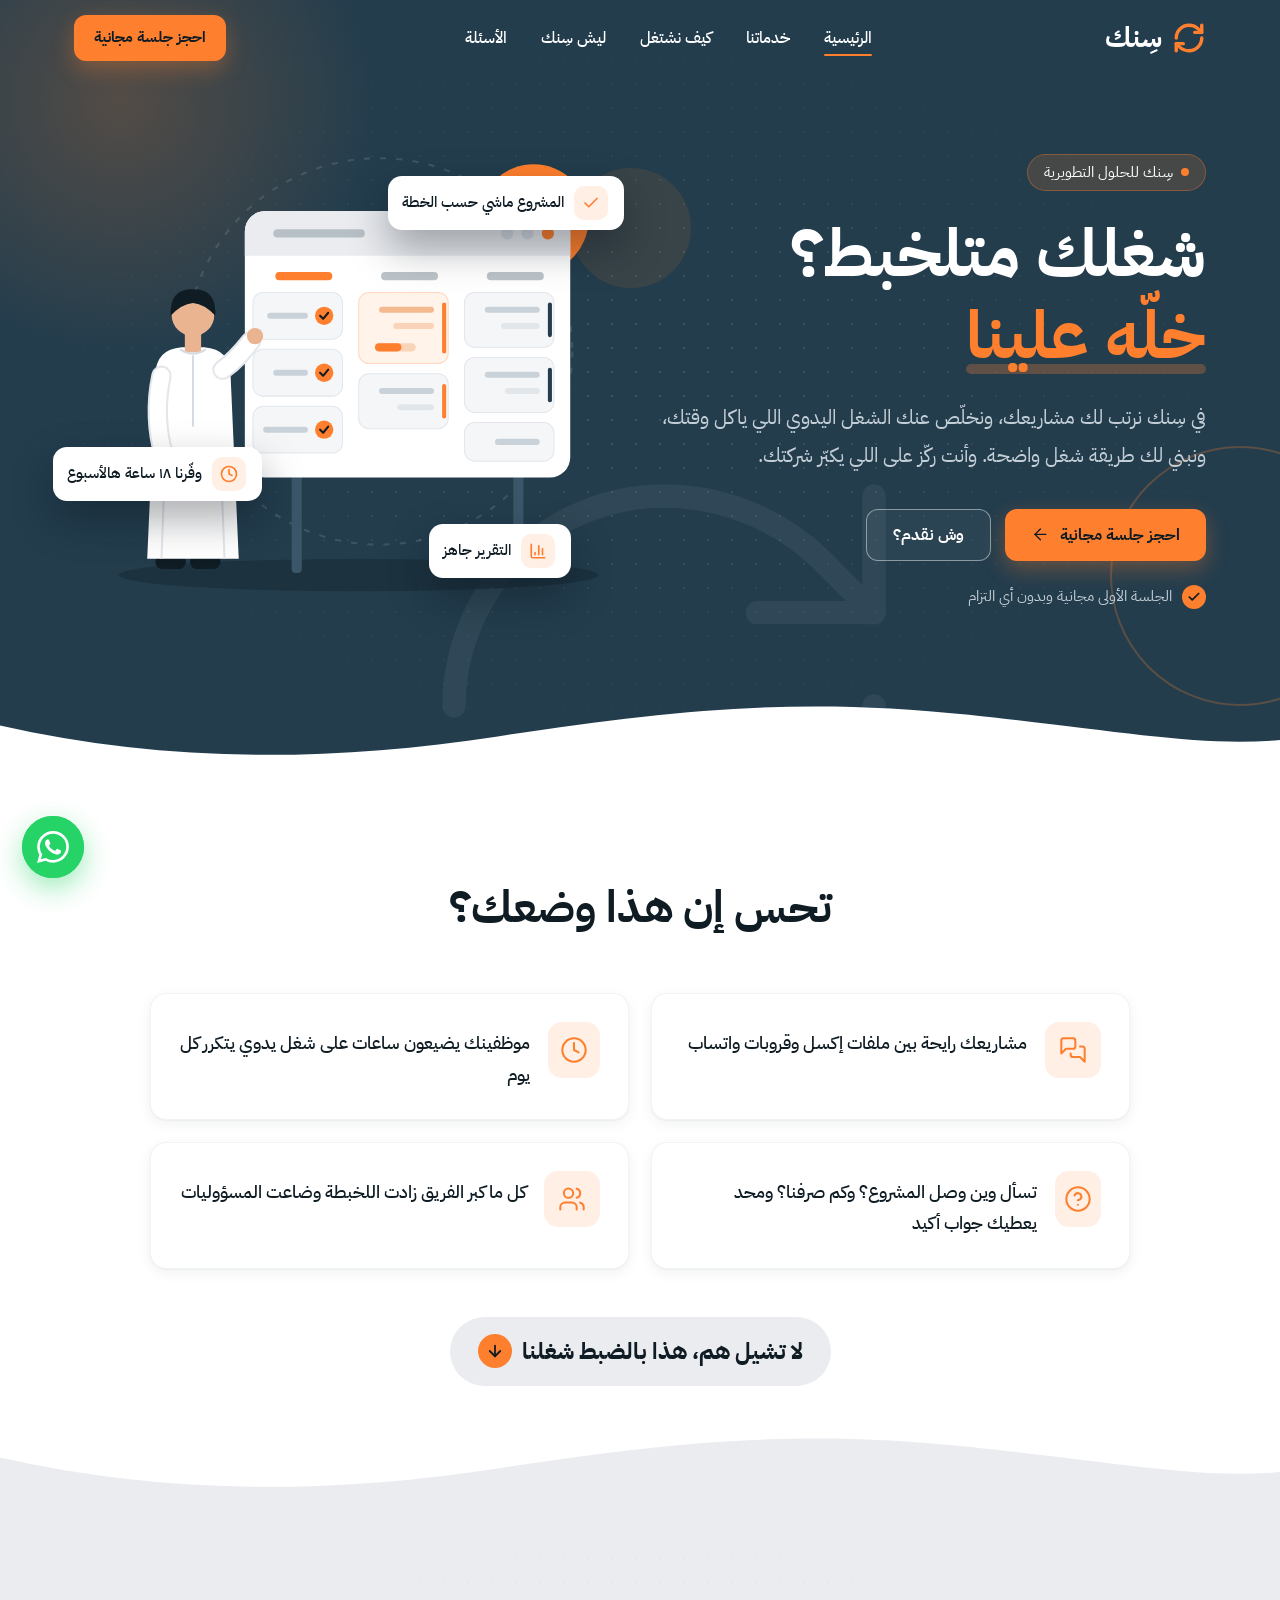
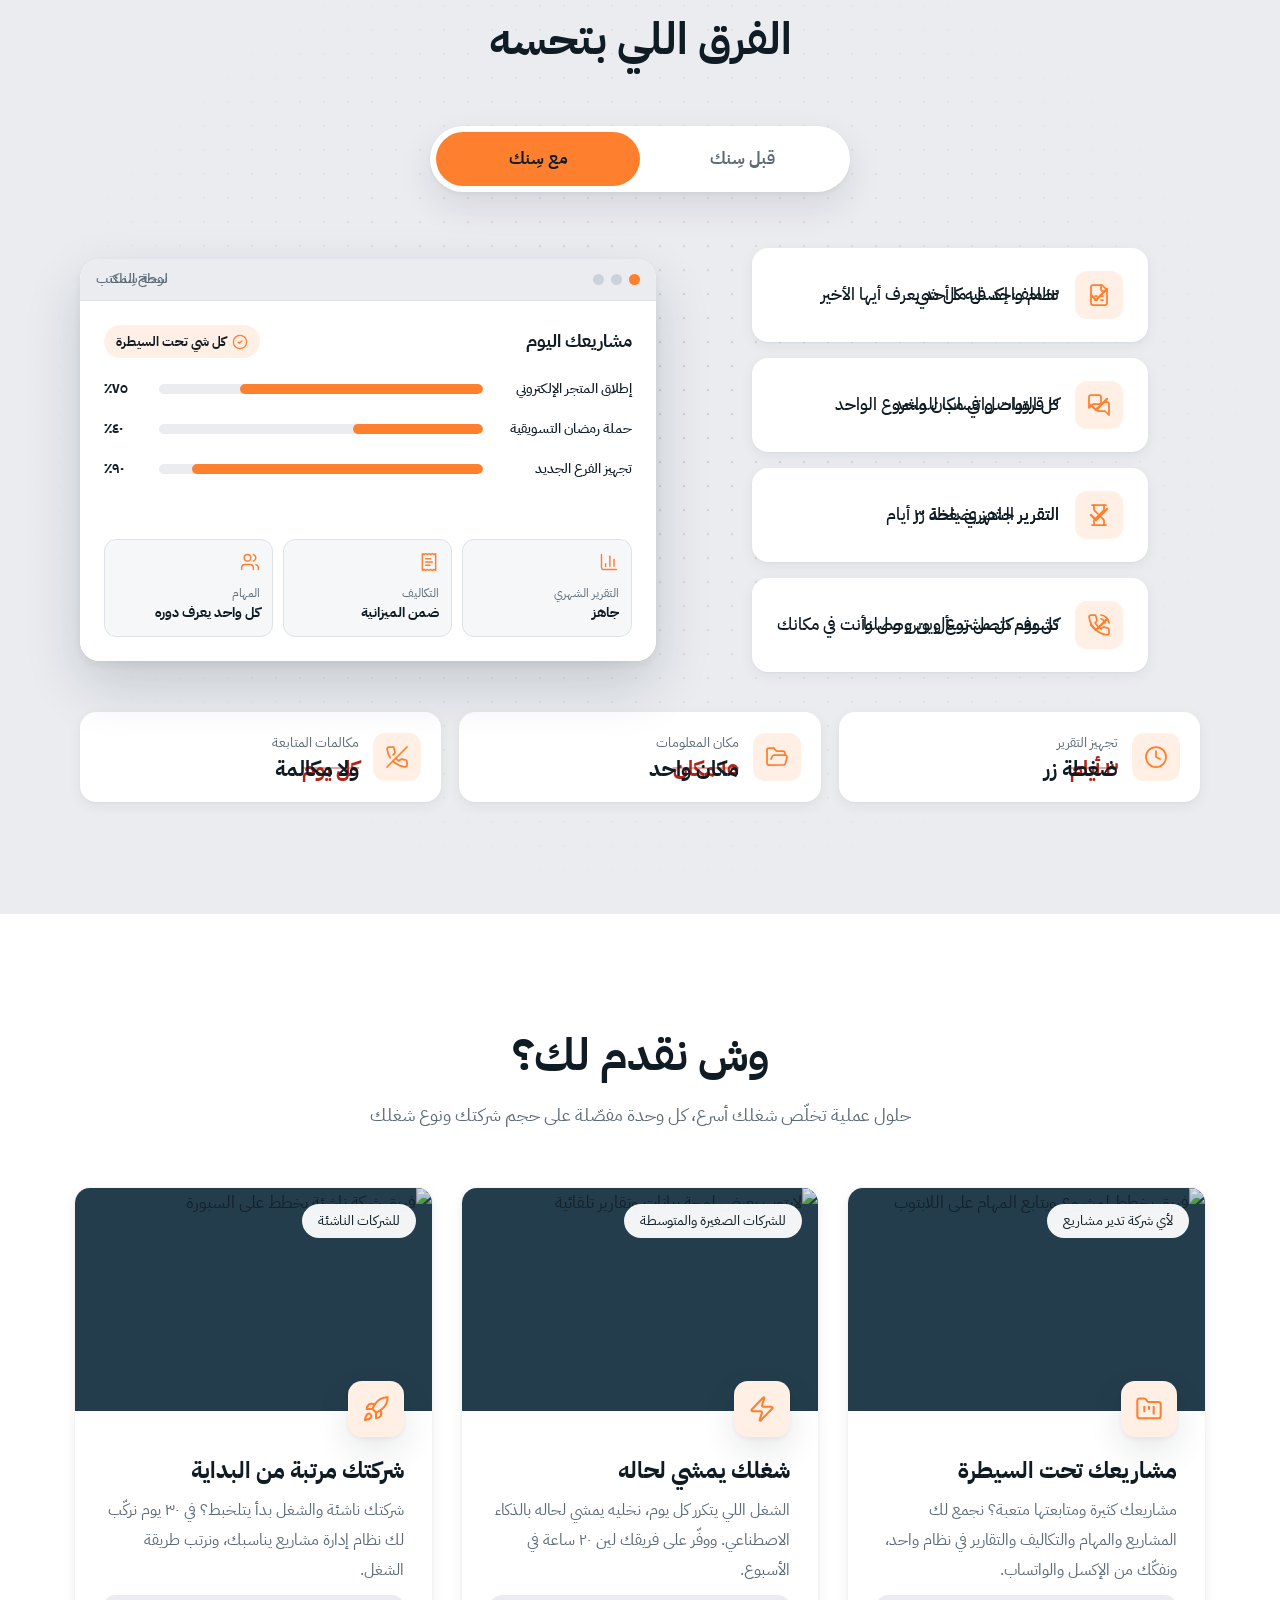
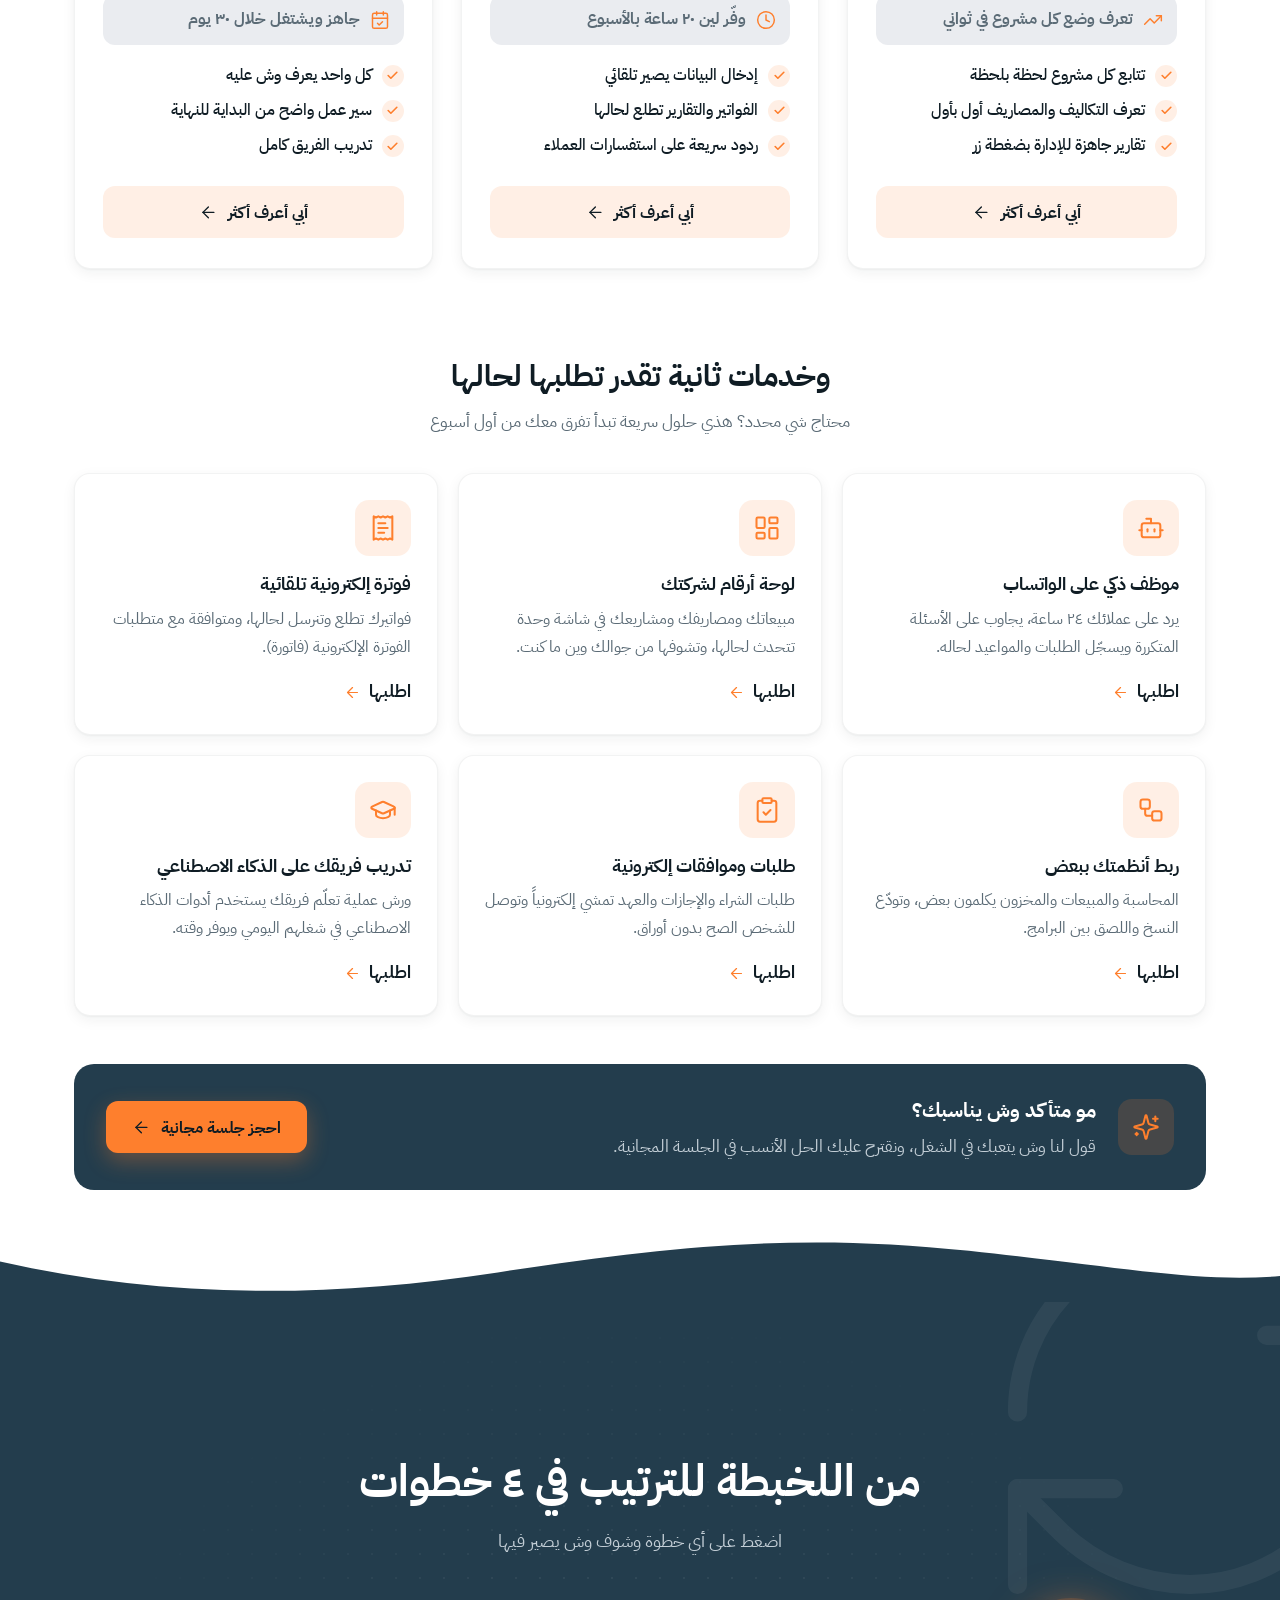
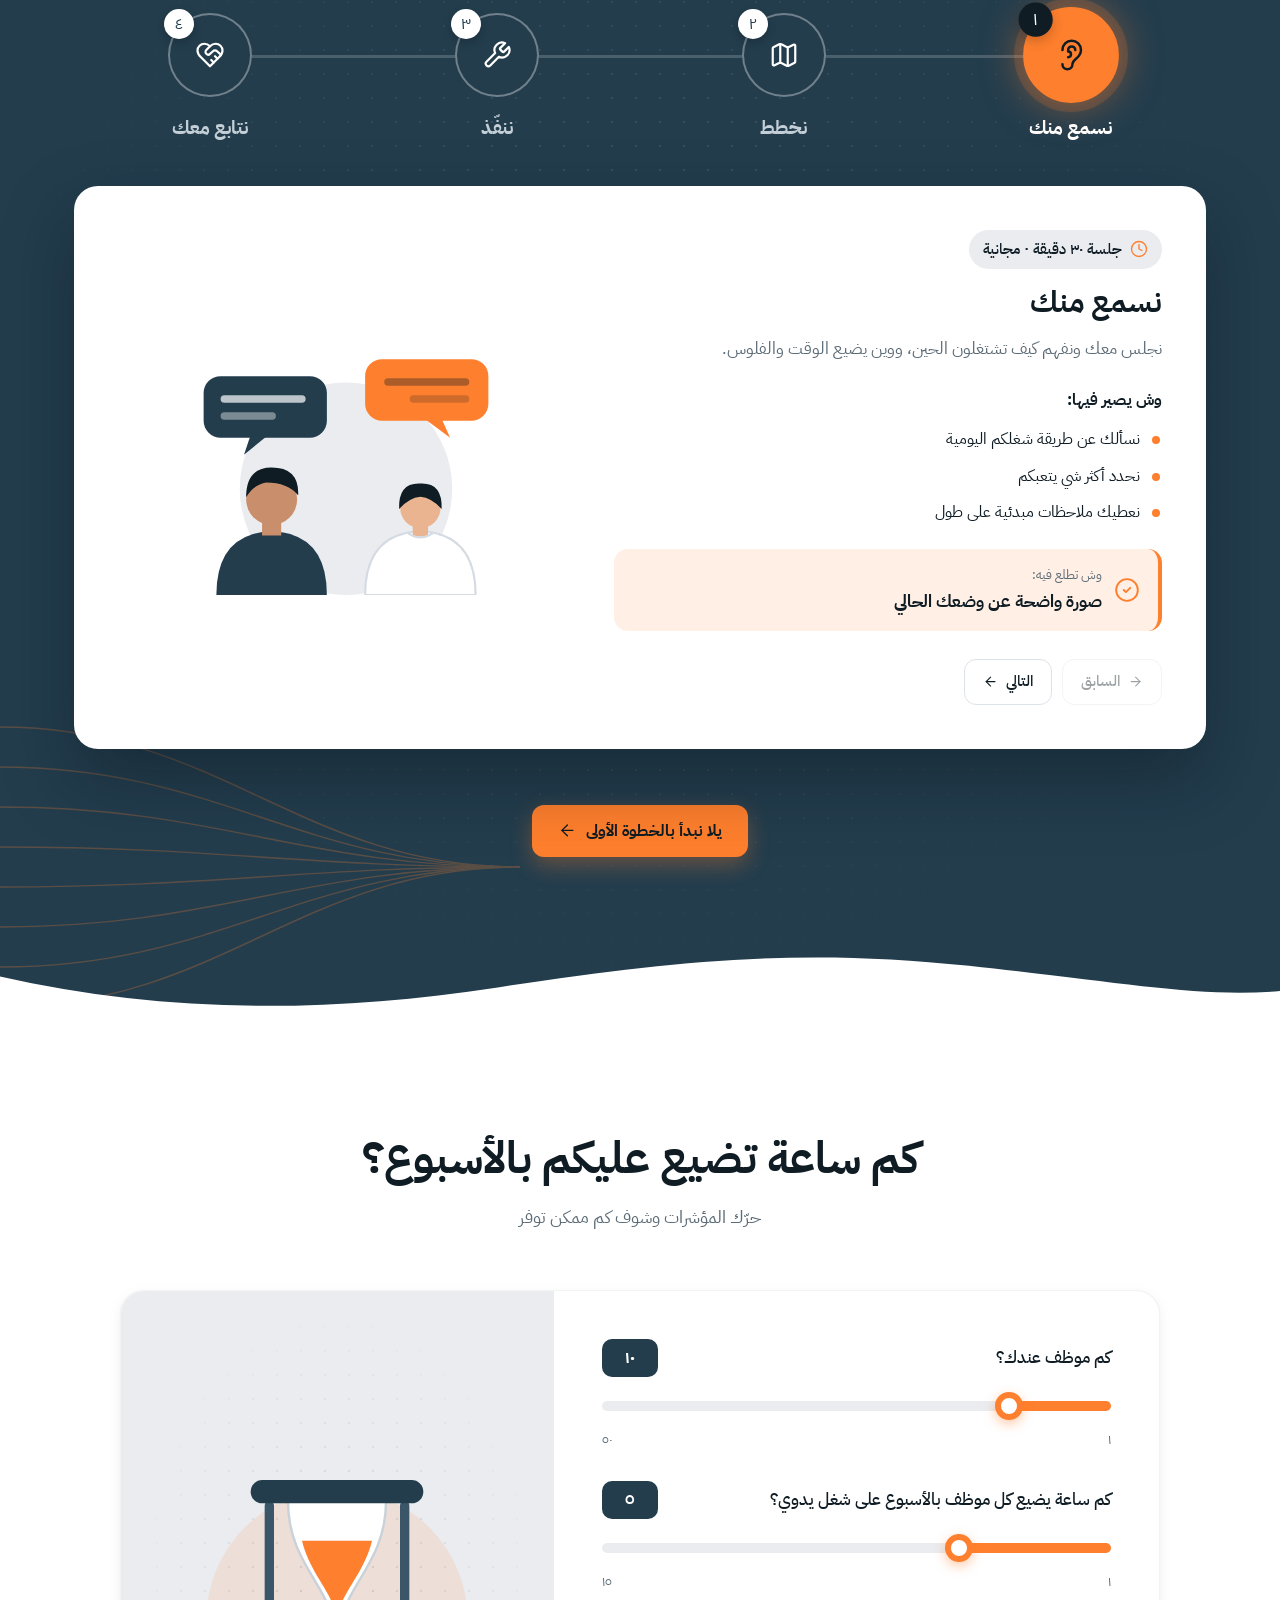
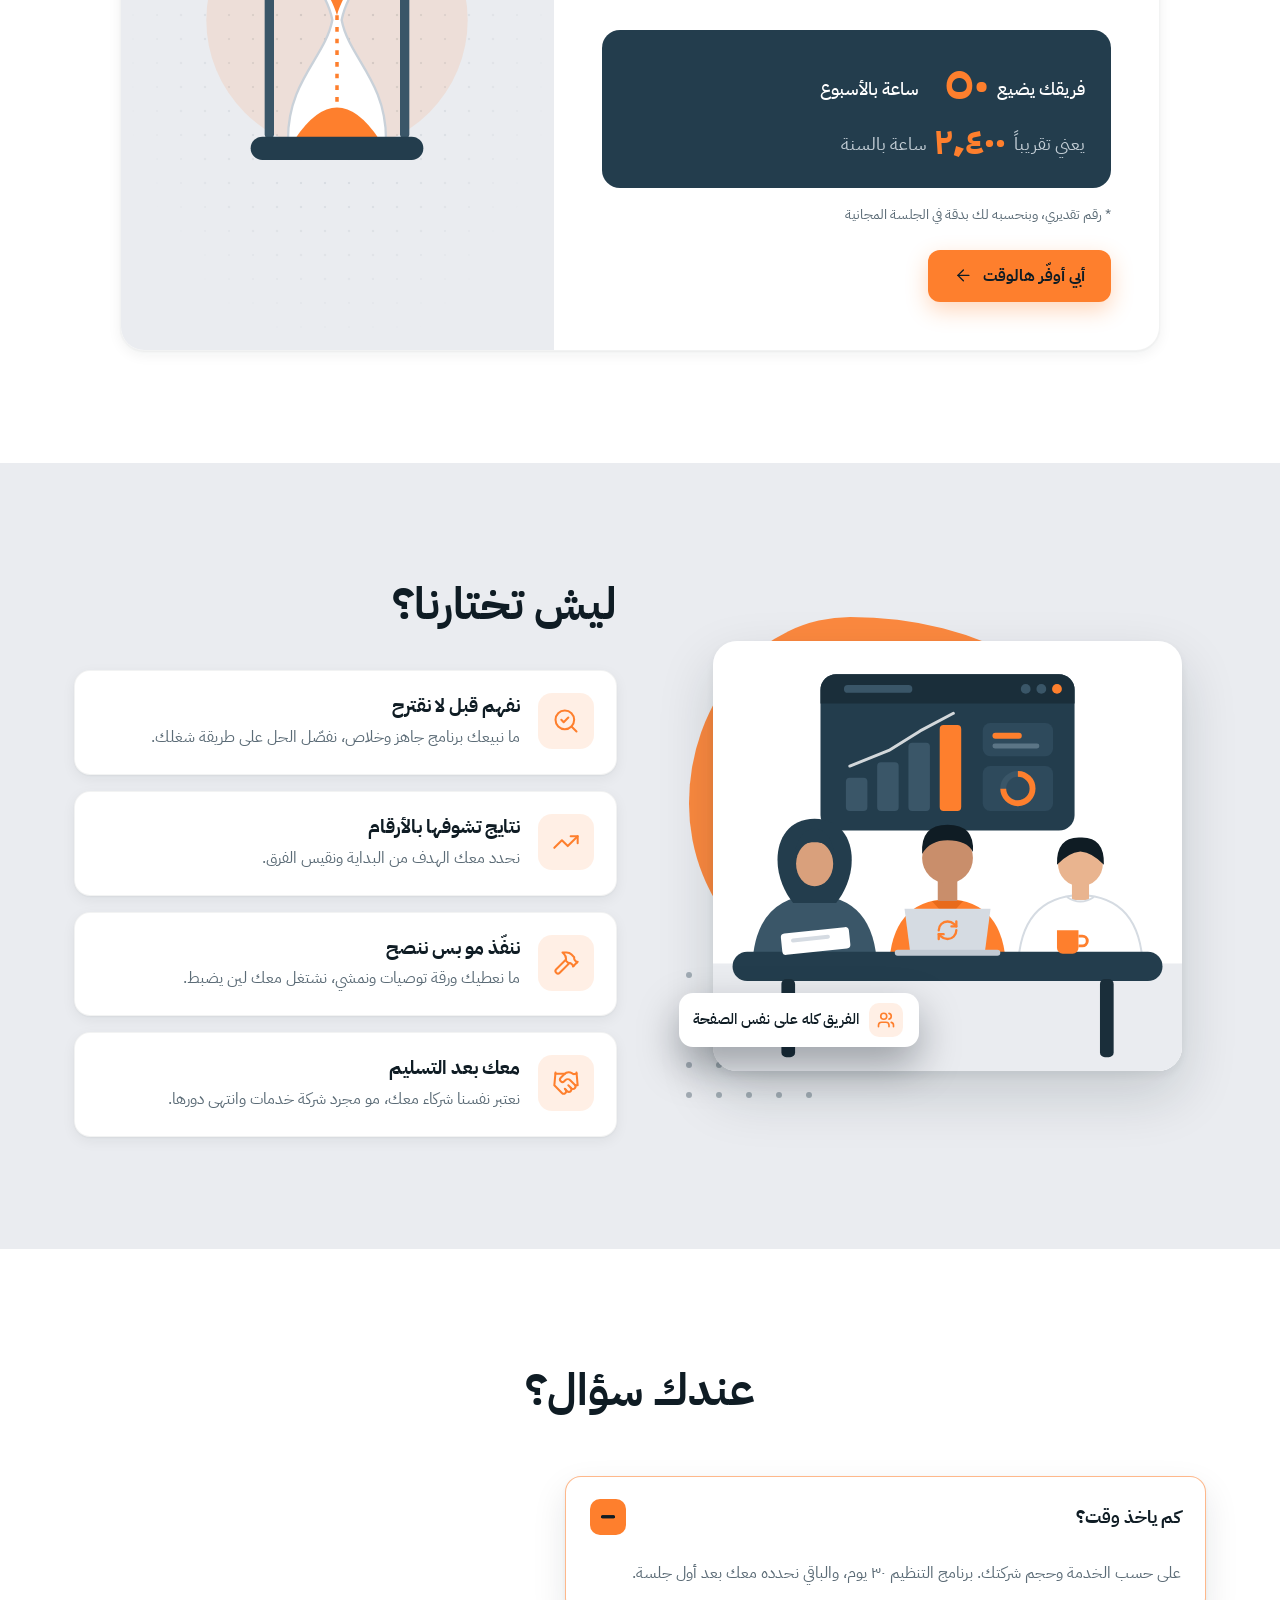
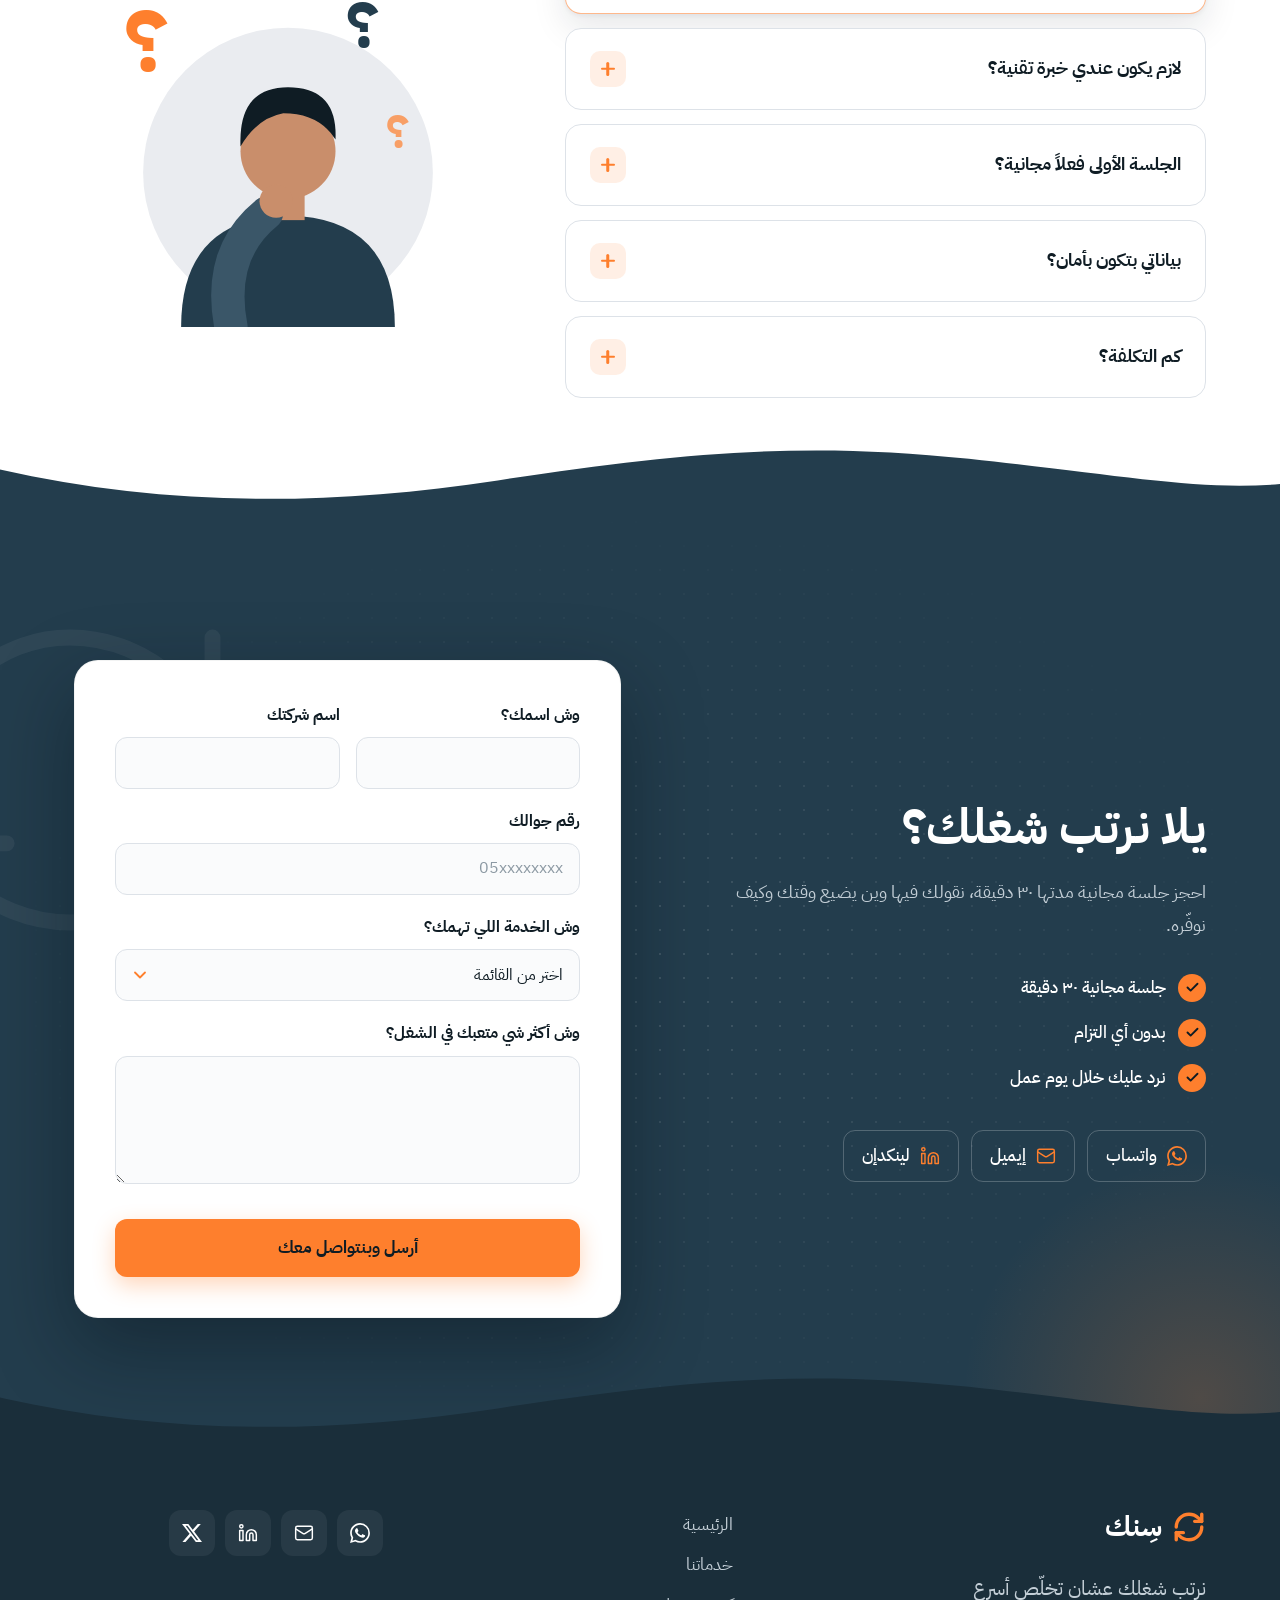
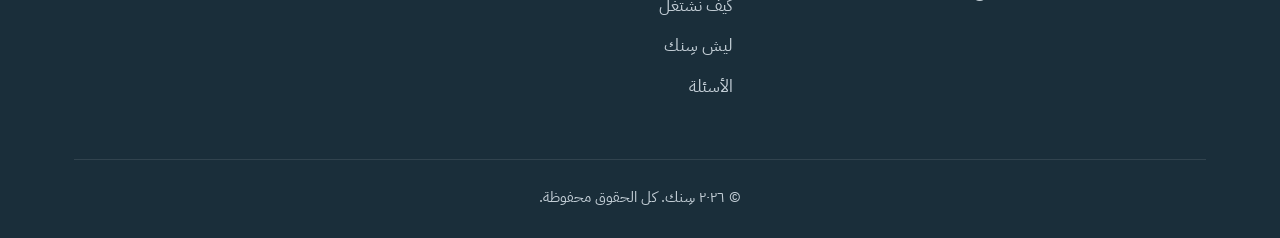
==== index.html @ 9757d9e1 "Add social share preview (Open Graph image and tags) WhatsApp and other apps showed a bare link beca" ====
<!doctype html>
<html lang="ar" dir="rtl">
<head>
  <meta charset="utf-8">
  <meta name="viewport" content="width=device-width, initial-scale=1">
  <title>سِنك | نرتب شغلك عشان تخلّص أسرع</title>
  <meta name="description" content="سِنك تساعد الشركات السعودية ترتب مشاريعها، وتأتمت شغلها اليدوي، وتبني طريقة شغل واضحة. احجز جلستك المجانية.">
  <meta name="theme-color" content="#233D4D">
  <meta property="og:title" content="سِنك | نرتب شغلك عشان تخلّص أسرع">
  <meta property="og:description" content="سِنك تساعد الشركات السعودية ترتب مشاريعها، وتأتمت شغلها اليدوي، وتبني طريقة شغل واضحة. احجز جلستك المجانية.">
  <meta property="og:locale" content="ar_SA">
  <meta property="og:type" content="website">
  <meta property="og:site_name" content="سِنك للحلول التطويرية">
  <meta property="og:url" content="https://synk-sa.vercel.app/">
  <meta property="og:image" content="https://synk-sa.vercel.app/og-image.jpg">
  <meta property="og:image:secure_url" content="https://synk-sa.vercel.app/og-image.jpg">
  <meta property="og:image:type" content="image/jpeg">
  <meta property="og:image:width" content="1200">
  <meta property="og:image:height" content="630">
  <meta property="og:image:alt" content="سِنك: شغلك متلخبط؟ خلّه علينا">
  <meta name="twitter:card" content="summary_large_image">
  <meta name="twitter:title" content="سِنك | نرتب شغلك عشان تخلّص أسرع">
  <meta name="twitter:description" content="سِنك تساعد الشركات السعودية ترتب مشاريعها، وتأتمت شغلها اليدوي، وتبني طريقة شغل واضحة. احجز جلستك المجانية.">
  <meta name="twitter:image" content="https://synk-sa.vercel.app/og-image.jpg">
  <link rel="canonical" href="https://synk-sa.vercel.app/">
  <link rel="apple-touch-icon" href="/apple-touch-icon.png">
  <link rel="icon" type="image/png" sizes="512x512" href="/icon-512.png">
  <link rel="icon" href="data:image/svg+xml,%3Csvg xmlns='http://www.w3.org/2000/svg' viewBox='0 0 24 24' fill='none' stroke='%23FE7F2D' stroke-width='2.6' stroke-linecap='round' stroke-linejoin='round'%3E%3Cpath d='M3 12a9 9 0 0 1 9-9 9.75 9.75 0 0 1 6.74 2.74L21 8'/%3E%3Cpath d='M21 3v5h-5'/%3E%3Cpath d='M21 12a9 9 0 0 1-9 9 9.75 9.75 0 0 1-6.74-2.74L3 16'/%3E%3Cpath d='M8 16H3v5'/%3E%3C/svg%3E">

  <!-- الخط: IBM Plex Sans Arabic -->
  <link rel="preconnect" href="https://fonts.googleapis.com">
  <link rel="preconnect" href="https://fonts.gstatic.com" crossorigin>
  <link rel="preconnect" href="https://images.unsplash.com" crossorigin>
  <link rel="stylesheet" href="https://fonts.googleapis.com/css2?family=IBM+Plex+Sans+Arabic:wght@400;500;700&display=swap">
  <link rel="stylesheet" href="css/style.css">
  <script>document.documentElement.classList.add('js');</script>
</head>
<body>

  <!-- أيقونات Lucide (مضمّنة لسرعة التحميل) -->
  <svg width="0" height="0" style="position:absolute" aria-hidden="true">
    <symbol id="i-arrow-left" viewBox="0 0 24 24"><path d="m12 19-7-7 7-7" /> <path d="M19 12H5" /></symbol>
    <symbol id="i-arrow-right" viewBox="0 0 24 24"><path d="M5 12h14" /> <path d="m12 5 7 7-7 7" /></symbol>
    <symbol id="i-calendar-check" viewBox="0 0 24 24"><path d="M8 2v4" /> <path d="M16 2v4" /> <rect width="18" height="18" x="3" y="4" rx="2" /> <path d="M3 10h18" /> <path d="m9 16 2 2 4-4" /></symbol>
    <symbol id="i-chart-column" viewBox="0 0 24 24"><path d="M3 3v16a2 2 0 0 0 2 2h16" /> <path d="M18 17V9" /> <path d="M13 17V5" /> <path d="M8 17v-3" /></symbol>
    <symbol id="i-check" viewBox="0 0 24 24"><path d="M20 6 9 17l-5-5" /></symbol>
    <symbol id="i-chevron-down" viewBox="0 0 24 24"><path d="m6 9 6 6 6-6" /></symbol>
    <symbol id="i-circle-check" viewBox="0 0 24 24"><circle cx="12" cy="12" r="10" /> <path d="m9 12 2 2 4-4" /></symbol>
    <symbol id="i-circle-help" viewBox="0 0 24 24"><circle cx="12" cy="12" r="10" /> <path d="M9.09 9a3 3 0 0 1 5.83 1c0 2-3 3-3 3" /> <path d="M12 17h.01" /></symbol>
    <symbol id="i-circle-x" viewBox="0 0 24 24"><circle cx="12" cy="12" r="10" /> <path d="m15 9-6 6" /> <path d="m9 9 6 6" /></symbol>
    <symbol id="i-clock" viewBox="0 0 24 24"><circle cx="12" cy="12" r="10" /> <polyline points="12 6 12 12 16 14" /></symbol>
    <symbol id="i-ear" viewBox="0 0 24 24"><path d="M6 8.5a6.5 6.5 0 1 1 13 0c0 6-6 6-6 10a3.5 3.5 0 1 1-7 0" /> <path d="M15 8.5a2.5 2.5 0 0 0-5 0v1a2 2 0 1 1 0 4" /></symbol>
    <symbol id="i-file-spreadsheet" viewBox="0 0 24 24"><path d="M15 2H6a2 2 0 0 0-2 2v16a2 2 0 0 0 2 2h12a2 2 0 0 0 2-2V7Z" /> <path d="M14 2v4a2 2 0 0 0 2 2h4" /> <path d="M8 13h2" /> <path d="M14 13h2" /> <path d="M8 17h2" /> <path d="M14 17h2" /></symbol>
    <symbol id="i-hammer" viewBox="0 0 24 24"><path d="m15 12-8.373 8.373a1 1 0 1 1-3-3L12 9" /> <path d="m18 15 4-4" /> <path d="m21.5 11.5-1.914-1.914A2 2 0 0 1 19 8.172V7l-2.26-2.26a6 6 0 0 0-4.202-1.756L9 2.96l.92.82A6.18 6.18 0 0 1 12 8.4V10l2 2h1.172a2 2 0 0 1 1.414.586L18.5 14.5" /></symbol>
    <symbol id="i-handshake" viewBox="0 0 24 24"><path d="m11 17 2 2a1 1 0 1 0 3-3" /> <path d="m14 14 2.5 2.5a1 1 0 1 0 3-3l-3.88-3.88a3 3 0 0 0-4.24 0l-.88.88a1 1 0 1 1-3-3l2.81-2.81a5.79 5.79 0 0 1 7.06-.87l.47.28a2 2 0 0 0 1.42.25L21 4" /> <path d="m21 3 1 11h-2" /> <path d="M3 3 2 14l6.5 6.5a1 1 0 1 0 3-3" /> <path d="M3 4h8" /></symbol>
    <symbol id="i-hard-hat" viewBox="0 0 24 24"><path d="M10 10V5a1 1 0 0 1 1-1h2a1 1 0 0 1 1 1v5" /> <path d="M14 6a6 6 0 0 1 6 6v3" /> <path d="M4 15v-3a6 6 0 0 1 6-6" /> <rect x="2" y="15" width="20" height="4" rx="1" /></symbol>
    <symbol id="i-heart-handshake" viewBox="0 0 24 24"><path d="M19 14c1.49-1.46 3-3.21 3-5.5A5.5 5.5 0 0 0 16.5 3c-1.76 0-3 .5-4.5 2-1.5-1.5-2.74-2-4.5-2A5.5 5.5 0 0 0 2 8.5c0 2.3 1.5 4.05 3 5.5l7 7Z" /> <path d="M12 5 9.04 7.96a2.17 2.17 0 0 0 0 3.08c.82.82 2.13.85 3 .07l2.07-1.9a2.82 2.82 0 0 1 3.79 0l2.96 2.66" /> <path d="m18 15-2-2" /> <path d="m15 18-2-2" /></symbol>
    <symbol id="i-hourglass" viewBox="0 0 24 24"><path d="M5 22h14" /> <path d="M5 2h14" /> <path d="M17 22v-4.172a2 2 0 0 0-.586-1.414L12 12l-4.414 4.414A2 2 0 0 0 7 17.828V22" /> <path d="M7 2v4.172a2 2 0 0 0 .586 1.414L12 12l4.414-4.414A2 2 0 0 0 17 6.172V2" /></symbol>
    <symbol id="i-linkedin" viewBox="0 0 24 24"><path d="M16 8a6 6 0 0 1 6 6v7h-4v-7a2 2 0 0 0-2-2 2 2 0 0 0-2 2v7h-4v-7a6 6 0 0 1 6-6z" /> <rect width="4" height="12" x="2" y="9" /> <circle cx="4" cy="4" r="2" /></symbol>
    <symbol id="i-mail" viewBox="0 0 24 24"><rect width="20" height="16" x="2" y="4" rx="2" /> <path d="m22 7-8.97 5.7a1.94 1.94 0 0 1-2.06 0L2 7" /></symbol>
    <symbol id="i-map" viewBox="0 0 24 24"><path d="M14.106 5.553a2 2 0 0 0 1.788 0l3.659-1.83A1 1 0 0 1 21 4.619v12.764a1 1 0 0 1-.553.894l-4.553 2.277a2 2 0 0 1-1.788 0l-4.212-2.106a2 2 0 0 0-1.788 0l-3.659 1.83A1 1 0 0 1 3 19.381V6.618a1 1 0 0 1 .553-.894l4.553-2.277a2 2 0 0 1 1.788 0z" /> <path d="M15 5.764v15" /> <path d="M9 3.236v15" /></symbol>
    <symbol id="i-menu" viewBox="0 0 24 24"><line x1="4" x2="20" y1="12" y2="12" /> <line x1="4" x2="20" y1="6" y2="6" /> <line x1="4" x2="20" y1="18" y2="18" /></symbol>
    <symbol id="i-messages-square" viewBox="0 0 24 24"><path d="M14 9a2 2 0 0 1-2 2H6l-4 4V4a2 2 0 0 1 2-2h8a2 2 0 0 1 2 2z" /> <path d="M18 9h2a2 2 0 0 1 2 2v11l-4-4h-6a2 2 0 0 1-2-2v-1" /></symbol>
    <symbol id="i-phone-call" viewBox="0 0 24 24"><path d="M22 16.92v3a2 2 0 0 1-2.18 2 19.79 19.79 0 0 1-8.63-3.07 19.5 19.5 0 0 1-6-6 19.79 19.79 0 0 1-3.07-8.67A2 2 0 0 1 4.11 2h3a2 2 0 0 1 2 1.72 12.84 12.84 0 0 0 .7 2.81 2 2 0 0 1-.45 2.11L8.09 9.91a16 16 0 0 0 6 6l1.27-1.27a2 2 0 0 1 2.11-.45 12.84 12.84 0 0 0 2.81.7A2 2 0 0 1 22 16.92z" /> <path d="M14.05 2a9 9 0 0 1 8 7.94" /> <path d="M14.05 6A5 5 0 0 1 18 10" /></symbol>
    <symbol id="i-plus" viewBox="0 0 24 24"><path d="M5 12h14" /> <path d="M12 5v14" /></symbol>
    <symbol id="i-rocket" viewBox="0 0 24 24"><path d="M4.5 16.5c-1.5 1.26-2 5-2 5s3.74-.5 5-2c.71-.84.7-2.13-.09-2.91a2.18 2.18 0 0 0-2.91-.09z" /> <path d="m12 15-3-3a22 22 0 0 1 2-3.95A12.88 12.88 0 0 1 22 2c0 2.72-.78 7.5-6 11a22.35 22.35 0 0 1-4 2z" /> <path d="M9 12H4s.55-3.03 2-4c1.62-1.08 5 0 5 0" /> <path d="M12 15v5s3.03-.55 4-2c1.08-1.62 0-5 0-5" /></symbol>
    <symbol id="i-search-check" viewBox="0 0 24 24"><path d="m8 11 2 2 4-4" /> <circle cx="11" cy="11" r="8" /> <path d="m21 21-4.3-4.3" /></symbol>
    <symbol id="i-sparkles" viewBox="0 0 24 24"><path d="M9.937 15.5A2 2 0 0 0 8.5 14.063l-6.135-1.582a.5.5 0 0 1 0-.962L8.5 9.936A2 2 0 0 0 9.937 8.5l1.582-6.135a.5.5 0 0 1 .963 0L14.063 8.5A2 2 0 0 0 15.5 9.937l6.135 1.581a.5.5 0 0 1 0 .964L15.5 14.063a2 2 0 0 0-1.437 1.437l-1.582 6.135a.5.5 0 0 1-.963 0z" /> <path d="M20 3v4" /> <path d="M22 5h-4" /> <path d="M4 17v2" /> <path d="M5 18H3" /></symbol>
    <symbol id="i-trending-up" viewBox="0 0 24 24"><polyline points="22 7 13.5 15.5 8.5 10.5 2 17" /> <polyline points="16 7 22 7 22 13" /></symbol>
    <symbol id="i-triangle-alert" viewBox="0 0 24 24"><path d="m21.73 18-8-14a2 2 0 0 0-3.48 0l-8 14A2 2 0 0 0 4 21h16a2 2 0 0 0 1.73-3" /> <path d="M12 9v4" /> <path d="M12 17h.01" /></symbol>
    <symbol id="i-users" viewBox="0 0 24 24"><path d="M16 21v-2a4 4 0 0 0-4-4H6a4 4 0 0 0-4 4v2" /> <circle cx="9" cy="7" r="4" /> <path d="M22 21v-2a4 4 0 0 0-3-3.87" /> <path d="M16 3.13a4 4 0 0 1 0 7.75" /></symbol>
    <symbol id="i-wrench" viewBox="0 0 24 24"><path d="M14.7 6.3a1 1 0 0 0 0 1.4l1.6 1.6a1 1 0 0 0 1.4 0l3.77-3.77a6 6 0 0 1-7.94 7.94l-6.91 6.91a2.12 2.12 0 0 1-3-3l6.91-6.91a6 6 0 0 1 7.94-7.94l-3.76 3.76z" /></symbol>
    <symbol id="i-x" viewBox="0 0 24 24"><path d="M18 6 6 18" /> <path d="m6 6 12 12" /></symbol>
    <symbol id="i-zap" viewBox="0 0 24 24"><path d="M4 14a1 1 0 0 1-.78-1.63l9.9-10.2a.5.5 0 0 1 .86.46l-1.92 6.02A1 1 0 0 0 13 10h7a1 1 0 0 1 .78 1.63l-9.9 10.2a.5.5 0 0 1-.86-.46l1.92-6.02A1 1 0 0 0 11 14z" /></symbol>
    <symbol id="i-arrow-down" viewBox="0 0 24 24"><path d="M12 5v14" /> <path d="m19 12-7 7-7-7" /></symbol>
    <symbol id="i-bell-ring" viewBox="0 0 24 24"><path d="M6 8a6 6 0 0 1 12 0c0 7 3 9 3 9H3s3-2 3-9" /> <path d="M10.3 21a1.94 1.94 0 0 0 3.4 0" /> <path d="M4 2C2.8 3.7 2 5.7 2 8" /> <path d="M22 8c0-2.3-.8-4.3-2-6" /></symbol>
    <symbol id="i-bot" viewBox="0 0 24 24"><path d="M12 8V4H8" /> <rect width="16" height="12" x="4" y="8" rx="2" /> <path d="M2 14h2" /> <path d="M20 14h2" /> <path d="M15 13v2" /> <path d="M9 13v2" /></symbol>
    <symbol id="i-circle-alert" viewBox="0 0 24 24"><circle cx="12" cy="12" r="10" /> <line x1="12" x2="12" y1="8" y2="12" /> <line x1="12" x2="12.01" y1="16" y2="16" /></symbol>
    <symbol id="i-clipboard-check" viewBox="0 0 24 24"><rect width="8" height="4" x="8" y="2" rx="1" ry="1" /> <path d="M16 4h2a2 2 0 0 1 2 2v14a2 2 0 0 1-2 2H6a2 2 0 0 1-2-2V6a2 2 0 0 1 2-2h2" /> <path d="m9 14 2 2 4-4" /></symbol>
    <symbol id="i-folder-open" viewBox="0 0 24 24"><path d="m6 14 1.5-2.9A2 2 0 0 1 9.24 10H20a2 2 0 0 1 1.94 2.5l-1.54 6a2 2 0 0 1-1.95 1.5H4a2 2 0 0 1-2-2V5a2 2 0 0 1 2-2h3.9a2 2 0 0 1 1.69.9l.81 1.2a2 2 0 0 0 1.67.9H18a2 2 0 0 1 2 2v2" /></symbol>
    <symbol id="i-graduation-cap" viewBox="0 0 24 24"><path d="M21.42 10.922a1 1 0 0 0-.019-1.838L12.83 5.18a2 2 0 0 0-1.66 0L2.6 9.08a1 1 0 0 0 0 1.832l8.57 3.908a2 2 0 0 0 1.66 0z" /> <path d="M22 10v6" /> <path d="M6 12.5V16a6 3 0 0 0 12 0v-3.5" /></symbol>
    <symbol id="i-layout-dashboard" viewBox="0 0 24 24"><rect width="7" height="9" x="3" y="3" rx="1" /> <rect width="7" height="5" x="14" y="3" rx="1" /> <rect width="7" height="9" x="14" y="12" rx="1" /> <rect width="7" height="5" x="3" y="16" rx="1" /></symbol>
    <symbol id="i-message-circle" viewBox="0 0 24 24"><path d="M7.9 20A9 9 0 1 0 4 16.1L2 22Z" /></symbol>
    <symbol id="i-phone-off" viewBox="0 0 24 24"><path d="M10.68 13.31a16 16 0 0 0 3.41 2.6l1.27-1.27a2 2 0 0 1 2.11-.45 12.84 12.84 0 0 0 2.81.7 2 2 0 0 1 1.72 2v3a2 2 0 0 1-2.18 2 19.79 19.79 0 0 1-8.63-3.07 19.42 19.42 0 0 1-3.33-2.67m-2.67-3.34a19.79 19.79 0 0 1-3.07-8.63A2 2 0 0 1 4.11 2h3a2 2 0 0 1 2 1.72 12.84 12.84 0 0 0 .7 2.81 2 2 0 0 1-.45 2.11L8.09 9.91" /> <line x1="22" x2="2" y1="2" y2="22" /></symbol>
    <symbol id="i-receipt-text" viewBox="0 0 24 24"><path d="M4 2v20l2-1 2 1 2-1 2 1 2-1 2 1 2-1 2 1V2l-2 1-2-1-2 1-2-1-2 1-2-1-2 1Z" /> <path d="M14 8H8" /> <path d="M16 12H8" /> <path d="M13 16H8" /></symbol>
    <symbol id="i-workflow" viewBox="0 0 24 24"><rect width="8" height="8" x="3" y="3" rx="2" /> <path d="M7 11v4a2 2 0 0 0 2 2h4" /> <rect width="8" height="8" x="13" y="13" rx="2" /></symbol>
    <symbol id="i-folder-kanban" viewBox="0 0 24 24"><path d="M4 20h16a2 2 0 0 0 2-2V8a2 2 0 0 0-2-2h-7.93a2 2 0 0 1-1.66-.9l-.82-1.2A2 2 0 0 0 7.93 3H4a2 2 0 0 0-2 2v13c0 1.1.9 2 2 2Z" /> <path d="M8 10v4" /> <path d="M12 10v2" /> <path d="M16 10v6" /></symbol>
    <symbol id="i-sync" viewBox="0 0 24 24"><path d="M3 12a9 9 0 0 1 9-9 9.75 9.75 0 0 1 6.74 2.74L21 8" /><path d="M21 3v5h-5" /><path d="M21 12a9 9 0 0 1-9 9 9.75 9.75 0 0 1-6.74-2.74L3 16" /><path d="M8 16H3v5" /></symbol>
    <symbol id="i-whatsapp" viewBox="0 0 24 24"><path fill="currentColor" stroke="none" d="M17.472 14.382c-.297-.149-1.758-.867-2.03-.967-.273-.099-.471-.148-.67.15-.197.297-.767.966-.94 1.164-.173.199-.347.223-.644.075-.297-.15-1.255-.463-2.39-1.475-.883-.788-1.48-1.761-1.653-2.059-.173-.297-.018-.458.13-.606.134-.133.298-.347.446-.52.149-.174.198-.298.298-.497.099-.198.05-.371-.025-.52-.075-.149-.669-1.612-.916-2.207-.242-.579-.487-.5-.669-.51-.173-.008-.371-.01-.57-.01-.198 0-.52.074-.792.372-.272.297-1.04 1.016-1.04 2.479 0 1.462 1.065 2.875 1.213 3.074.149.198 2.096 3.2 5.077 4.487.709.306 1.262.489 1.694.625.712.227 1.36.195 1.871.118.571-.085 1.758-.719 2.006-1.413.248-.694.248-1.289.173-1.413-.074-.124-.272-.198-.57-.347m-5.421 7.403h-.004a9.87 9.87 0 0 1-5.031-1.378l-.361-.214-3.741.982.998-3.648-.235-.374a9.86 9.86 0 0 1-1.51-5.26c.001-5.45 4.436-9.884 9.888-9.884 2.64 0 5.122 1.03 6.988 2.898a9.825 9.825 0 0 1 2.893 6.994c-.003 5.45-4.437 9.884-9.885 9.884m8.413-18.297A11.815 11.815 0 0 0 12.05 0C5.495 0 .16 5.335.157 11.892c0 2.096.547 4.142 1.588 5.945L.057 24l6.305-1.654a11.882 11.882 0 0 0 5.683 1.448h.005c6.554 0 11.89-5.335 11.893-11.893a11.821 11.821 0 0 0-3.48-8.413z" /></symbol>
    <symbol id="i-x-logo" viewBox="0 0 24 24"><path fill="currentColor" stroke="none" d="M18.901 1.153h3.68l-8.04 9.19L24 22.846h-7.406l-5.8-7.584-6.638 7.584H.474l8.6-9.83L0 1.154h7.594l5.243 6.932ZM17.61 20.644h2.039L6.486 3.24H4.298Z" /></symbol>
    <symbol id="wave" viewBox="0 0 1440 80" preserveAspectRatio="none"><path d="M0,34 C180,74 360,76 560,46 C760,16 900,2 1090,22 C1260,40 1350,58 1440,50 L1440,80 L0,80 Z" /></symbol>
    <symbol id="converge" viewBox="0 0 520 300"><g fill="none" stroke="currentColor" stroke-width="1.5"><path d="M0 10 C220 10 300 150 520 150" /><path d="M0 50 C220 50 300 150 520 150" /><path d="M0 90 C220 90 300 150 520 150" /><path d="M0 130 C220 130 300 150 520 150" /><path d="M0 170 C220 170 300 150 520 150" /><path d="M0 210 C220 210 300 150 520 150" /><path d="M0 250 C220 250 300 150 520 150" /><path d="M0 290 C220 290 300 150 520 150" /></g></symbol>
  </svg>

  <a class="skip-link" href="#main">انتقل للمحتوى</a>

  <!-- 【0】 شريط التنقل -->
  <header class="nav" id="nav">
    <div class="container nav-inner">
      <a href="#home" class="logo" aria-label="سِنك - الرئيسية">
        <svg class="ico logo-mark" aria-hidden="true"><use href="#i-sync"/></svg>
        <span>سِنك</span>
      </a>
      <nav aria-label="القائمة الرئيسية">
        <ul class="nav-links" id="nav-links">
          <li><a href="#home">الرئيسية</a></li>
          <li><a href="#services">خدماتنا</a></li>
          <li><a href="#process">كيف نشتغل</a></li>
          <li><a href="#why">ليش سِنك</a></li>
          <li><a href="#faq">الأسئلة</a></li>
          <li><a href="#contact" class="btn btn-primary mobile-cta">احجز جلسة مجانية</a></li>
        </ul>
      </nav>
      <div class="nav-cta-wrap">
        <a href="#contact" class="btn btn-primary nav-cta">احجز جلسة مجانية</a>
      </div>
      <button class="burger" type="button" aria-label="فتح القائمة" aria-expanded="false" aria-controls="nav-links">
        <svg class="ico ico-open" aria-hidden="true"><use href="#i-menu"/></svg>
        <svg class="ico ico-close" aria-hidden="true"><use href="#i-x"/></svg>
      </button>
    </div>
  </header>

  <main id="main">

    <!-- 【1】 القسم الرئيسي -->
    <section class="hero" id="home">
      <div class="dots dots-light" aria-hidden="true"></div>
      <span class="blob blob-1" aria-hidden="true"></span>
      <span class="blob blob-2" aria-hidden="true"></span>
      <span class="blob blob-3" aria-hidden="true"></span>
      <div class="sync-motif" aria-hidden="true"><svg class="ico"><use href="#i-sync"/></svg></div>

      <div class="container hero-grid">
        <div class="hero-text">
          <span class="badge" data-reveal><span class="dot"></span>سِنك للحلول التطويرية</span>
          <h1 data-reveal style="--d:1">شغلك متلخبط؟ <span class="hl">خلّه علينا</span></h1>
          <p class="hero-lead" data-reveal style="--d:2">في سِنك نرتب لك مشاريعك، ونخلّص عنك الشغل اليدوي اللي ياكل وقتك، ونبني لك طريقة شغل واضحة. وأنت ركّز على اللي يكبّر شركتك.</p>
          <div class="hero-actions" data-reveal style="--d:3">
            <a href="#contact" class="btn btn-primary">احجز جلسة مجانية <svg class="ico arrow" aria-hidden="true"><use href="#i-arrow-left"/></svg></a>
            <a href="#services" class="btn btn-ghost">وش نقدم؟</a>
          </div>
          <p class="hero-note" data-reveal style="--d:4">
            <span class="check" aria-hidden="true"><svg class="ico"><use href="#i-check"/></svg></span>
            الجلسة الأولى مجانية وبدون أي التزام
          </p>
        </div>

        <div class="hero-art" data-reveal style="--d:2">
          <svg viewBox="0 0 520 460" role="img" aria-label="رسمة لشخص قدامه لوحة مهام مرتبة">
            <circle cx="452" cy="70" r="54" fill="#FE7F2D"/>
            <circle cx="300" cy="200" r="190" fill="none" stroke="#fff" stroke-opacity=".12" stroke-width="2" stroke-dasharray="6 10"/>
            <ellipse cx="280" cy="420" rx="236" ry="16" fill="#1A2E3A" opacity=".7"/>
            <!-- ستاند اللوحة -->
            <rect x="214" y="318" width="10" height="100" rx="4" fill="#3A5668"/>
            <rect x="432" y="318" width="10" height="100" rx="4" fill="#3A5668"/>
            <!-- اللوحة -->
            <rect x="168" y="62" width="320" height="262" rx="20" fill="#fff"/>
            <path d="M168 82a20 20 0 0 1 20-20h280a20 20 0 0 1 20 20v24H168z" fill="#EAECF0"/>
            <circle cx="466" cy="84" r="6" fill="#FE7F2D"/><circle cx="446" cy="84" r="6" fill="#D5DBE2"/><circle cx="426" cy="84" r="6" fill="#D5DBE2"/>
            <rect x="196" y="80" width="90" height="8" rx="4" fill="#233D4D" opacity=".25"/>
            <!-- الأعمدة -->
            <rect x="406" y="122" width="56" height="8" rx="4" fill="#233D4D" opacity=".3"/>
            <rect x="302" y="122" width="56" height="8" rx="4" fill="#233D4D" opacity=".3"/>
            <rect x="198" y="122" width="56" height="8" rx="4" fill="#FE7F2D"/>
            <g>
              <rect x="384" y="142" width="88" height="54" rx="10" fill="#F4F6F8" stroke="#E3E7EC"/>
              <rect x="466" y="152" width="4" height="34" rx="2" fill="#233D4D"/>
              <rect x="404" y="156" width="54" height="6" rx="3" fill="#C9D1D9"/><rect x="420" y="172" width="38" height="6" rx="3" fill="#E1E6EB"/>
              <rect x="384" y="206" width="88" height="54" rx="10" fill="#F4F6F8" stroke="#E3E7EC"/>
              <rect x="466" y="216" width="4" height="34" rx="2" fill="#233D4D"/>
              <rect x="404" y="220" width="54" height="6" rx="3" fill="#C9D1D9"/><rect x="424" y="236" width="34" height="6" rx="3" fill="#E1E6EB"/>
              <rect x="384" y="270" width="88" height="38" rx="10" fill="#F4F6F8" stroke="#E3E7EC"/>
              <rect x="414" y="286" width="44" height="6" rx="3" fill="#C9D1D9"/>
            </g>
            <g>
              <rect x="280" y="142" width="88" height="70" rx="10" fill="#FFF3EA" stroke="#FFD9BF"/>
              <rect x="362" y="152" width="4" height="50" rx="2" fill="#FE7F2D"/>
              <rect x="300" y="156" width="54" height="6" rx="3" fill="#F5B98F"/><rect x="314" y="172" width="40" height="6" rx="3" fill="#FAD4B8"/>
              <rect x="296" y="192" width="40" height="8" rx="4" fill="#FAD4B8"/><rect x="296" y="192" width="26" height="8" rx="4" fill="#FE7F2D"/>
              <rect x="280" y="222" width="88" height="54" rx="10" fill="#F4F6F8" stroke="#E3E7EC"/>
              <rect x="362" y="232" width="4" height="34" rx="2" fill="#FE7F2D"/>
              <rect x="300" y="236" width="54" height="6" rx="3" fill="#C9D1D9"/><rect x="318" y="252" width="36" height="6" rx="3" fill="#E1E6EB"/>
            </g>
            <g>
              <rect x="176" y="142" width="88" height="46" rx="10" fill="#F4F6F8" stroke="#E3E7EC"/>
              <circle cx="246" cy="165" r="9" fill="#FE7F2D"/><path d="m242 165 3 3 5-6" fill="none" stroke="#0F1C24" stroke-width="2" stroke-linecap="round" stroke-linejoin="round"/>
              <rect x="190" y="162" width="40" height="6" rx="3" fill="#C9D1D9"/>
              <rect x="176" y="198" width="88" height="46" rx="10" fill="#F4F6F8" stroke="#E3E7EC"/>
              <circle cx="246" cy="221" r="9" fill="#FE7F2D"/><path d="m242 221 3 3 5-6" fill="none" stroke="#0F1C24" stroke-width="2" stroke-linecap="round" stroke-linejoin="round"/>
              <rect x="196" y="218" width="34" height="6" rx="3" fill="#C9D1D9"/>
              <rect x="176" y="254" width="88" height="46" rx="10" fill="#F4F6F8" stroke="#E3E7EC"/>
              <circle cx="246" cy="277" r="9" fill="#FE7F2D"/><path d="m242 277 3 3 5-6" fill="none" stroke="#0F1C24" stroke-width="2" stroke-linecap="round" stroke-linejoin="round"/>
              <rect x="186" y="274" width="44" height="6" rx="3" fill="#C9D1D9"/>
            </g>
            <!-- الشخص -->
            <g>
              <rect x="80" y="400" width="30" height="14" rx="7" fill="#0F1C24"/>
              <rect x="114" y="400" width="30" height="14" rx="7" fill="#0F1C24"/>
              <path d="M80 224q0-26 26-28h22q26 2 26 28l8 180H72z" fill="#fff"/>
              <path d="M117 204v70" stroke="#D5DBE2" stroke-width="2"/>
              <path d="M90 300l-4 104M144 300l4 104" stroke="#E3E7EC" stroke-width="2"/>
              <!-- يد تأشر على اللوحة -->
              <path d="M146 218 C158 210 166 200 174 190" stroke="#E3E7EC" stroke-width="20" stroke-linecap="round" fill="none"/>
              <path d="M146 218 C158 210 166 200 174 190" stroke="#fff" stroke-width="16" stroke-linecap="round" fill="none"/>
              <circle cx="178" cy="185" r="8" fill="#E9B48F"/>
              <!-- يد نازلة -->
              <path d="M86 224 C80 252 82 280 88 300" stroke="#E3E7EC" stroke-width="20" stroke-linecap="round" fill="none"/>
              <path d="M86 224 C80 252 82 280 88 300" stroke="#fff" stroke-width="16" stroke-linecap="round" fill="none"/>
              <circle cx="89" cy="306" r="8" fill="#E9B48F"/>
              <!-- الرأس -->
              <rect x="109" y="174.5" width="16" height="26.5" fill="#E9B48F"/>
              <path d="M104.4 198 Q117 206.4 129.6 198" stroke="#D5DBE2" stroke-width="2" fill="none"/>
              <circle cx="117" cy="164" r="21" fill="#E9B48F"/>
              <path d="M95 165 Q94 138 117 139 Q140 138 139 165 Q128.6 153.5 117 152.4 Q105.5 153.5 95 165Z" fill="#0F1C24"/>
            </g>
          </svg>

          <div class="float-card fc-1"><span class="fc-ico" aria-hidden="true"><svg class="ico"><use href="#i-check"/></svg></span>المشروع ماشي حسب الخطة</div>
          <div class="float-card fc-2"><span class="fc-ico" aria-hidden="true"><svg class="ico"><use href="#i-clock"/></svg></span>وفّرنا ١٨ ساعة هالأسبوع</div>
          <div class="float-card fc-3"><span class="fc-ico" aria-hidden="true"><svg class="ico"><use href="#i-chart-column"/></svg></span>التقرير جاهز</div>
        </div>
      </div>

      <div class="wave" aria-hidden="true"><svg fill="#FFFFFF"><use href="#wave"/></svg></div>
    </section>

    <!-- 【2】 المشكلة -->
    <section class="section bg-white problem">
      <div class="container">
        <div class="section-head" data-reveal>
          <h2>تحس إن هذا وضعك؟</h2>
        </div>
        <div class="problem-grid">
          <article class="card problem-card" data-reveal style="--d:0">
            <span class="icon-box" aria-hidden="true"><svg class="ico"><use href="#i-messages-square"/></svg></span>
            <p>مشاريعك رايحة بين ملفات إكسل وقروبات واتساب</p>
          </article>
          <article class="card problem-card" data-reveal style="--d:1">
            <span class="icon-box" aria-hidden="true"><svg class="ico"><use href="#i-clock"/></svg></span>
            <p>موظفينك يضيعون ساعات على شغل يدوي يتكرر كل يوم</p>
          </article>
          <article class="card problem-card" data-reveal style="--d:2">
            <span class="icon-box" aria-hidden="true"><svg class="ico"><use href="#i-circle-help"/></svg></span>
            <p>تسأل وين وصل المشروع؟ وكم صرفنا؟ ومحد يعطيك جواب أكيد</p>
          </article>
          <article class="card problem-card" data-reveal style="--d:3">
            <span class="icon-box" aria-hidden="true"><svg class="ico"><use href="#i-users"/></svg></span>
            <p>كل ما كبر الفريق زادت اللخبطة وضاعت المسؤوليات</p>
          </article>
        </div>
        <div class="problem-cta" data-reveal>
          <a href="#services">لا تشيل هم، هذا بالضبط شغلنا <span class="cta-ico" aria-hidden="true"><svg class="ico"><use href="#i-arrow-down"/></svg></span></a>
        </div>
      </div>
      <div class="wave" aria-hidden="true"><svg fill="#EAECF0"><use href="#wave"/></svg></div>
    </section>

    <!-- 【3】 قبل وبعد -->
    <section class="section bg-grey ba" id="before-after">
      <div class="dots dots-dark" aria-hidden="true"></div>
      <div class="container">
        <div class="section-head" data-reveal>
          <h2>الفرق اللي بتحسه</h2>
        </div>
        <div class="ba-toggle" role="group" aria-label="بدّل بين قبل سِنك ومع سِنك" data-reveal>
          <span class="ba-thumb" aria-hidden="true"></span>
          <button type="button" data-state="before" aria-pressed="true">قبل سِنك</button>
          <button type="button" data-state="after" aria-pressed="false">مع سِنك</button>
        </div>

        <div class="ba-stage" data-reveal>
          <!-- البطاقات -->
          <div class="ba-board" aria-live="polite">
            <div class="ba-card" style="--i:0">
              <span class="ba-ico" aria-hidden="true"><svg class="ico ico-before"><use href="#i-file-spreadsheet"/></svg><svg class="ico ico-after"><use href="#i-check"/></svg></span>
              <p class="ba-text"><span class="t-before">١٢ ملف إكسل ما أحد يعرف أيها الأخير</span><span class="t-after">نظام واحد فيه كل شي</span></p>
            </div>
            <div class="ba-card" style="--i:1">
              <span class="ba-ico" aria-hidden="true"><svg class="ico ico-before"><use href="#i-messages-square"/></svg><svg class="ico ico-after"><use href="#i-check"/></svg></span>
              <p class="ba-text"><span class="t-before">٣ قروبات واتساب للمشروع الواحد</span><span class="t-after">كل التواصل في مكان واحد</span></p>
            </div>
            <div class="ba-card" style="--i:2">
              <span class="ba-ico" aria-hidden="true"><svg class="ico ico-before"><use href="#i-hourglass"/></svg><svg class="ico ico-after"><use href="#i-check"/></svg></span>
              <p class="ba-text"><span class="t-before">التقرير الشهري ياخذ ٣ أيام</span><span class="t-after">التقرير جاهز بضغطة زر</span></p>
            </div>
            <div class="ba-card" style="--i:3">
              <span class="ba-ico" aria-hidden="true"><svg class="ico ico-before"><use href="#i-phone-call"/></svg><svg class="ico ico-after"><use href="#i-check"/></svg></span>
              <p class="ba-text"><span class="t-before">كل يوم تتصل تسأل وين وصلنا</span><span class="t-after">تشوف كل مشروع وين وصل وأنت في مكانك</span></p>
            </div>
          </div>

          <!-- الشاشة -->
          <div class="ba-screen" aria-hidden="true">
            <div class="scr-bar"><span></span><span></span><span></span><b class="scr-title"><span class="t-before">سطح المكتب</span><span class="t-after">لوحة سِنك</span></b></div>
            <div class="scr-body">
              <!-- قبل: فوضى -->
              <div class="scr-before">
                <div class="mess m1"><svg class="ico"><use href="#i-file-spreadsheet"/></svg>تقرير_نهائي.xlsx</div>
                <div class="mess m2"><svg class="ico"><use href="#i-file-spreadsheet"/></svg>تقرير_نهائي_٢.xlsx</div>
                <div class="mess m3"><svg class="ico"><use href="#i-file-spreadsheet"/></svg>تقرير_نهائي_الأخير_فعلاً.xlsx</div>
                <div class="mess m4"><svg class="ico"><use href="#i-file-spreadsheet"/></svg>مصاريف_مارس_معدّل.xlsx</div>
                <div class="mess chat m5"><svg class="ico"><use href="#i-message-circle"/></svg>قروب المشروع<span class="count">٩٩+</span></div>
                <div class="mess chat m6"><svg class="ico"><use href="#i-message-circle"/></svg>قروب الموقع<span class="count">٤٧</span></div>
                <div class="mess note m7">وين وصلنا؟؟</div>
                <div class="mess alert m8"><svg class="ico"><use href="#i-circle-alert"/></svg>التقرير متأخر</div>
                <div class="mess call m9"><svg class="ico"><use href="#i-phone-call"/></svg>٣ مكالمات فايتة</div>
              </div>
              <!-- بعد: لوحة مرتبة -->
              <div class="scr-after">
                <div class="dash-head">
                  <strong>مشاريعك اليوم</strong>
                  <span class="dash-ok"><svg class="ico"><use href="#i-circle-check"/></svg>كل شي تحت السيطرة</span>
                </div>
                <ul class="dash-rows">
                  <li style="--w:75%"><span class="dr-name">إطلاق المتجر الإلكتروني</span><span class="dr-bar"><i></i></span><span class="dr-val">٧٥٪</span></li>
                  <li style="--w:40%"><span class="dr-name">حملة رمضان التسويقية</span><span class="dr-bar"><i></i></span><span class="dr-val">٤٠٪</span></li>
                  <li style="--w:90%"><span class="dr-name">تجهيز الفرع الجديد</span><span class="dr-bar"><i></i></span><span class="dr-val">٩٠٪</span></li>
                </ul>
                <div class="dash-tiles">
                  <div><svg class="ico"><use href="#i-chart-column"/></svg><small>التقرير الشهري</small><b>جاهز</b></div>
                  <div><svg class="ico"><use href="#i-receipt-text"/></svg><small>التكاليف</small><b>ضمن الميزانية</b></div>
                  <div><svg class="ico"><use href="#i-users"/></svg><small>المهام</small><b>كل واحد يعرف دوره</b></div>
                </div>
              </div>
            </div>
          </div>
        </div>

        <!-- مؤشرات -->
        <div class="ba-metrics" data-reveal>
          <div class="metric">
            <span class="metric-ico" aria-hidden="true"><svg class="ico"><use href="#i-clock"/></svg></span>
            <div><small>تجهيز التقرير</small><p class="ba-text"><span class="t-before">٣ أيام</span><span class="t-after">ضغطة زر</span></p></div>
          </div>
          <div class="metric">
            <span class="metric-ico" aria-hidden="true"><svg class="ico"><use href="#i-folder-open"/></svg></span>
            <div><small>مكان المعلومات</small><p class="ba-text"><span class="t-before">١٥ مكان</span><span class="t-after">مكان واحد</span></p></div>
          </div>
          <div class="metric">
            <span class="metric-ico" aria-hidden="true"><svg class="ico"><use href="#i-phone-off"/></svg></span>
            <div><small>مكالمات المتابعة</small><p class="ba-text"><span class="t-before">كل يوم</span><span class="t-after">ولا مكالمة</span></p></div>
          </div>
        </div>
      </div>
    </section>

    <!-- 【4】 الخدمات -->
    <section class="section bg-white" id="services">
      <div class="container">
        <div class="section-head" data-reveal>
          <h2>وش نقدم لك؟</h2>
          <p>حلول عملية تخلّص شغلك أسرع، كل وحدة مفصّلة على حجم شركتك ونوع شغلك</p>
        </div>
        <div class="services-grid">

          <article class="card service-card" data-reveal style="--d:0">
            <div class="service-media">
              <img src="https://images.unsplash.com/photo-1454165804606-c3d57bc86b40?auto=format&fit=crop&w=800&q=70"
                   srcset="https://images.unsplash.com/photo-1454165804606-c3d57bc86b40?auto=format&fit=crop&w=480&q=70 480w, https://images.unsplash.com/photo-1454165804606-c3d57bc86b40?auto=format&fit=crop&w=800&q=70 800w"
                   sizes="(max-width: 960px) 100vw, 380px" width="800" height="500" loading="lazy" decoding="async"
                   alt="فريق يخطط لمشروع ويتابع المهام على اللابتوب">
              <span class="badge">لأي شركة تدير مشاريع</span>
            </div>
            <div class="service-body">
              <span class="icon-box" aria-hidden="true"><svg class="ico"><use href="#i-folder-kanban"/></svg></span>
              <h3>مشاريعك تحت السيطرة</h3>
              <p>مشاريعك كثيرة ومتابعتها متعبة؟ نجمع لك المشاريع والمهام والتكاليف والتقارير في نظام واحد، ونفكّك من الإكسل والواتساب.</p>
              <p class="service-result"><svg class="ico" aria-hidden="true"><use href="#i-trending-up"/></svg>تعرف وضع كل مشروع في ثواني</p>
              <ul class="checklist">
                <li><span class="tick" aria-hidden="true"><svg class="ico"><use href="#i-check"/></svg></span>تتابع كل مشروع لحظة بلحظة</li>
                <li><span class="tick" aria-hidden="true"><svg class="ico"><use href="#i-check"/></svg></span>تعرف التكاليف والمصاريف أول بأول</li>
                <li><span class="tick" aria-hidden="true"><svg class="ico"><use href="#i-check"/></svg></span>تقارير جاهزة للإدارة بضغطة زر</li>
              </ul>
              <a href="#contact" class="btn btn-soft" data-service="مشاريعك تحت السيطرة">أبي أعرف أكثر <svg class="ico arrow" aria-hidden="true"><use href="#i-arrow-left"/></svg></a>
            </div>
          </article>

          <article class="card service-card" data-reveal style="--d:1">
            <div class="service-media">
              <img src="https://images.unsplash.com/photo-1551288049-bebda4e38f71?auto=format&fit=crop&w=800&q=70"
                   srcset="https://images.unsplash.com/photo-1551288049-bebda4e38f71?auto=format&fit=crop&w=480&q=70 480w, https://images.unsplash.com/photo-1551288049-bebda4e38f71?auto=format&fit=crop&w=800&q=70 800w"
                   sizes="(max-width: 960px) 100vw, 380px" width="800" height="500" loading="lazy" decoding="async"
                   alt="لابتوب يعرض لوحة بيانات وتقارير تلقائية">
              <span class="badge">للشركات الصغيرة والمتوسطة</span>
            </div>
            <div class="service-body">
              <span class="icon-box" aria-hidden="true"><svg class="ico"><use href="#i-zap"/></svg></span>
              <h3>شغلك يمشي لحاله</h3>
              <p>الشغل اللي يتكرر كل يوم، نخليه يمشي لحاله بالذكاء الاصطناعي. ووفّر على فريقك لين ٢٠ ساعة في الأسبوع.</p>
              <p class="service-result"><svg class="ico" aria-hidden="true"><use href="#i-clock"/></svg>وفّر لين ٢٠ ساعة بالأسبوع</p>
              <ul class="checklist">
                <li><span class="tick" aria-hidden="true"><svg class="ico"><use href="#i-check"/></svg></span>إدخال البيانات يصير تلقائي</li>
                <li><span class="tick" aria-hidden="true"><svg class="ico"><use href="#i-check"/></svg></span>الفواتير والتقارير تطلع لحالها</li>
                <li><span class="tick" aria-hidden="true"><svg class="ico"><use href="#i-check"/></svg></span>ردود سريعة على استفسارات العملاء</li>
              </ul>
              <a href="#contact" class="btn btn-soft" data-service="شغلك يمشي لحاله">أبي أعرف أكثر <svg class="ico arrow" aria-hidden="true"><use href="#i-arrow-left"/></svg></a>
            </div>
          </article>

          <article class="card service-card" data-reveal style="--d:2">
            <div class="service-media">
              <img src="https://images.unsplash.com/photo-1552664730-d307ca884978?auto=format&fit=crop&w=800&q=70"
                   srcset="https://images.unsplash.com/photo-1552664730-d307ca884978?auto=format&fit=crop&w=480&q=70 480w, https://images.unsplash.com/photo-1552664730-d307ca884978?auto=format&fit=crop&w=800&q=70 800w"
                   sizes="(max-width: 960px) 100vw, 380px" width="800" height="500" loading="lazy" decoding="async"
                   alt="فريق شركة ناشئة يخطط على السبورة">
              <span class="badge">للشركات الناشئة</span>
            </div>
            <div class="service-body">
              <span class="icon-box" aria-hidden="true"><svg class="ico"><use href="#i-rocket"/></svg></span>
              <h3>شركتك مرتبة من البداية</h3>
              <p>شركتك ناشئة والشغل بدأ يتلخبط؟ في ٣٠ يوم نركّب لك نظام إدارة مشاريع يناسبك، ونرتب طريقة الشغل.</p>
              <p class="service-result"><svg class="ico" aria-hidden="true"><use href="#i-calendar-check"/></svg>جاهز ويشتغل خلال ٣٠ يوم</p>
              <ul class="checklist">
                <li><span class="tick" aria-hidden="true"><svg class="ico"><use href="#i-check"/></svg></span>كل واحد يعرف وش عليه</li>
                <li><span class="tick" aria-hidden="true"><svg class="ico"><use href="#i-check"/></svg></span>سير عمل واضح من البداية للنهاية</li>
                <li><span class="tick" aria-hidden="true"><svg class="ico"><use href="#i-check"/></svg></span>تدريب الفريق كامل</li>
              </ul>
              <a href="#contact" class="btn btn-soft" data-service="شركتك مرتبة من البداية">أبي أعرف أكثر <svg class="ico arrow" aria-hidden="true"><use href="#i-arrow-left"/></svg></a>
            </div>
          </article>

        </div>
        <div class="extras-head" data-reveal>
          <h3>وخدمات ثانية تقدر تطلبها لحالها</h3>
          <p>محتاج شي محدد؟ هذي حلول سريعة تبدأ تفرق معك من أول أسبوع</p>
        </div>
        <div class="extras-grid">
          <article class="card extra-card" data-reveal style="--d:0">
            <span class="icon-box" aria-hidden="true"><svg class="ico"><use href="#i-bot"/></svg></span>
            <h4>موظف ذكي على الواتساب</h4>
            <p>يرد على عملائك ٢٤ ساعة، يجاوب على الأسئلة المتكررة ويسجّل الطلبات والمواعيد لحاله.</p>
            <a href="#contact" class="extra-link" data-service="خدمة ثانية" data-detail="موظف ذكي على الواتساب">اطلبها <svg class="ico" aria-hidden="true"><use href="#i-arrow-left"/></svg></a>
          </article>
          <article class="card extra-card" data-reveal style="--d:1">
            <span class="icon-box" aria-hidden="true"><svg class="ico"><use href="#i-layout-dashboard"/></svg></span>
            <h4>لوحة أرقام لشركتك</h4>
            <p>مبيعاتك ومصاريفك ومشاريعك في شاشة وحدة تتحدث لحالها، وتشوفها من جوالك وين ما كنت.</p>
            <a href="#contact" class="extra-link" data-service="خدمة ثانية" data-detail="لوحة أرقام لشركتك">اطلبها <svg class="ico" aria-hidden="true"><use href="#i-arrow-left"/></svg></a>
          </article>
          <article class="card extra-card" data-reveal style="--d:2">
            <span class="icon-box" aria-hidden="true"><svg class="ico"><use href="#i-receipt-text"/></svg></span>
            <h4>فوترة إلكترونية تلقائية</h4>
            <p>فواتيرك تطلع وتنرسل لحالها، ومتوافقة مع متطلبات الفوترة الإلكترونية (فاتورة).</p>
            <a href="#contact" class="extra-link" data-service="خدمة ثانية" data-detail="فوترة إلكترونية تلقائية">اطلبها <svg class="ico" aria-hidden="true"><use href="#i-arrow-left"/></svg></a>
          </article>
          <article class="card extra-card" data-reveal style="--d:0">
            <span class="icon-box" aria-hidden="true"><svg class="ico"><use href="#i-workflow"/></svg></span>
            <h4>ربط أنظمتك ببعض</h4>
            <p>المحاسبة والمبيعات والمخزون يكلمون بعض، وتودّع النسخ واللصق بين البرامج.</p>
            <a href="#contact" class="extra-link" data-service="خدمة ثانية" data-detail="ربط أنظمتك ببعض">اطلبها <svg class="ico" aria-hidden="true"><use href="#i-arrow-left"/></svg></a>
          </article>
          <article class="card extra-card" data-reveal style="--d:1">
            <span class="icon-box" aria-hidden="true"><svg class="ico"><use href="#i-clipboard-check"/></svg></span>
            <h4>طلبات وموافقات إلكترونية</h4>
            <p>طلبات الشراء والإجازات والعهد تمشي إلكترونياً وتوصل للشخص الصح بدون أوراق.</p>
            <a href="#contact" class="extra-link" data-service="خدمة ثانية" data-detail="طلبات وموافقات إلكترونية">اطلبها <svg class="ico" aria-hidden="true"><use href="#i-arrow-left"/></svg></a>
          </article>
          <article class="card extra-card" data-reveal style="--d:2">
            <span class="icon-box" aria-hidden="true"><svg class="ico"><use href="#i-graduation-cap"/></svg></span>
            <h4>تدريب فريقك على الذكاء الاصطناعي</h4>
            <p>ورش عملية تعلّم فريقك يستخدم أدوات الذكاء الاصطناعي في شغلهم اليومي ويوفر وقته.</p>
            <a href="#contact" class="extra-link" data-service="خدمة ثانية" data-detail="تدريب فريقك على الذكاء الاصطناعي">اطلبها <svg class="ico" aria-hidden="true"><use href="#i-arrow-left"/></svg></a>
          </article>
        </div>

        <div class="services-cta" data-reveal>
          <span class="icon-box" aria-hidden="true"><svg class="ico"><use href="#i-sparkles"/></svg></span>
          <div>
            <strong>مو متأكد وش يناسبك؟</strong>
            <p>قول لنا وش يتعبك في الشغل، ونقترح عليك الحل الأنسب في الجلسة المجانية.</p>
          </div>
          <a href="#contact" class="btn btn-primary">احجز جلسة مجانية <svg class="ico arrow" aria-hidden="true"><use href="#i-arrow-left"/></svg></a>
        </div>
      </div>
      <div class="wave" aria-hidden="true"><svg fill="#233D4D"><use href="#wave"/></svg></div>
    </section>

    <!-- 【5】 كيف نشتغل -->
    <section class="section bg-navy process" id="process">
      <div class="dots dots-light" aria-hidden="true"></div>
      <div class="sync-motif" aria-hidden="true"><svg class="ico"><use href="#i-sync"/></svg></div>
      <svg class="converge" viewBox="0 0 520 300" aria-hidden="true"><use href="#converge"/></svg>

      <div class="container">
        <div class="section-head" data-reveal>
          <h2>من اللخبطة للترتيب في ٤ خطوات</h2>
          <p>اضغط على أي خطوة وشوف وش يصير فيها</p>
        </div>

        <div class="steps" data-reveal>
          <div class="steps-track" aria-hidden="true"><i></i></div>

          <!-- الخطوة ١ -->
          <div class="step active">
            <button class="step-head" type="button" aria-expanded="true" aria-controls="step-1">
              <span class="step-circle"><svg class="ico" aria-hidden="true"><use href="#i-ear"/></svg><span class="step-num">١</span></span>
              <span class="step-title">نسمع منك</span>
              <span class="step-chev" aria-hidden="true"><svg class="ico"><use href="#i-chevron-down"/></svg></span>
            </button>
            <div class="step-body" id="step-1">
              <div class="step-panel-wrap">
                <div class="step-panel">
                  <div class="step-info">
                    <span class="step-meta"><svg class="ico" aria-hidden="true"><use href="#i-clock"/></svg>جلسة ٣٠ دقيقة · مجانية</span>
                    <h3>نسمع منك</h3>
                    <p class="lead">نجلس معك ونفهم كيف تشتغلون الحين، ووين يضيع الوقت والفلوس.</p>
                    <p class="step-list-title">وش يصير فيها:</p>
                    <ul class="step-list">
                      <li>نسألك عن طريقة شغلكم اليومية</li>
                      <li>نحدد أكثر شي يتعبكم</li>
                      <li>نعطيك ملاحظات مبدئية على طول</li>
                    </ul>
                    <div class="step-outcome">
                      <svg class="ico" aria-hidden="true"><use href="#i-circle-check"/></svg>
                      <div><small>وش تطلع فيه:</small><strong>صورة واضحة عن وضعك الحالي</strong></div>
                    </div>
                    <div class="step-nav">
                      <button type="button" data-step-go="prev" disabled><svg class="ico" aria-hidden="true"><use href="#i-arrow-right"/></svg>السابق</button>
                      <button type="button" data-step-go="next">التالي<svg class="ico" aria-hidden="true"><use href="#i-arrow-left"/></svg></button>
                    </div>
                  </div>
                  <div class="step-art">
                    <svg viewBox="0 0 320 240" role="img" aria-label="رسمة لشخصين يتكلمون مع فقاعات كلام">
                      <circle cx="160" cy="140" r="100" fill="#EAECF0"/>
                      <g class="bob">
                        <rect x="26" y="34" width="116" height="58" rx="16" fill="#233D4D"/>
                        <path d="M70 90l-6 18 22-18z" fill="#233D4D"/>
                        <rect x="42" y="52" width="80" height="7" rx="3.5" fill="#fff" opacity=".7"/>
                        <rect x="42" y="68" width="52" height="7" rx="3.5" fill="#fff" opacity=".4"/>
                      </g>
                      <g class="bob" style="animation-delay:-2s">
                        <rect x="178" y="18" width="116" height="58" rx="16" fill="#FE7F2D"/>
                        <path d="M250 74l8 18-24-18z" fill="#FE7F2D"/>
                        <rect x="196" y="36" width="80" height="7" rx="3.5" fill="#0F1C24" opacity=".35"/>
                        <rect x="220" y="52" width="56" height="7" rx="3.5" fill="#0F1C24" opacity=".2"/>
                      </g>
                      <!-- شخص يسار -->
                      <path d="M38 240q0-58 52-60 52 2 52 60z" fill="#233D4D"/>
                      <rect x="81" y="164" width="18" height="20" fill="#C98E6B"/>
                      <circle cx="90" cy="150" r="24" fill="#C98E6B"/>
                      <path d="M66 148q0-28 24-28 26 0 25 26-10-12-30-12-12 2-19 14z" fill="#0F1C24"/>
                      <!-- شخص يمين بثوب -->
                      <path d="M178 240q0-58 52-60 52 2 52 60z" fill="#FFFFFF" stroke="#D5DBE2" stroke-width="2"/>
                      <rect x="222.8" y="167.5" width="14.4" height="17.5" fill="#E9B48F"/>
                      <path d="M218.6 182 Q230 189.6 241.4 182" stroke="#D5DBE2" stroke-width="2" fill="none"/>
                      <circle cx="230" cy="158" r="19" fill="#E9B48F"/>
                      <path d="M210 159 Q209 134 230 135 Q251 134 250 159 Q240.4 148.5 230 147.6 Q219.6 148.5 210 159Z" fill="#0F1C24"/>
                    </svg>
                  </div>
                </div>
              </div>
            </div>
          </div>

          <!-- الخطوة ٢ -->
          <div class="step">
            <button class="step-head" type="button" aria-expanded="false" aria-controls="step-2">
              <span class="step-circle"><svg class="ico" aria-hidden="true"><use href="#i-map"/></svg><span class="step-num">٢</span></span>
              <span class="step-title">نخطط</span>
              <span class="step-chev" aria-hidden="true"><svg class="ico"><use href="#i-chevron-down"/></svg></span>
            </button>
            <div class="step-body" id="step-2">
              <div class="step-panel-wrap">
                <div class="step-panel">
                  <div class="step-info">
                    <span class="step-meta"><svg class="ico" aria-hidden="true"><use href="#i-clock"/></svg>٣ إلى ٥ أيام</span>
                    <h3>نخطط</h3>
                    <p class="lead">نجهز لك حل واضح يناسب حجم شركتك وميزانيتك، بدون تعقيد.</p>
                    <p class="step-list-title">وش يصير فيها:</p>
                    <ul class="step-list">
                      <li>نصمم الحل المناسب لك</li>
                      <li>نحدد الأدوات والأنظمة</li>
                      <li>نعطيك عرض سعر واضح بدون مفاجآت</li>
                    </ul>
                    <div class="step-outcome">
                      <svg class="ico" aria-hidden="true"><use href="#i-circle-check"/></svg>
                      <div><small>وش تطلع فيه:</small><strong>خطة مكتوبة وعرض سعر</strong></div>
                    </div>
                    <div class="step-nav">
                      <button type="button" data-step-go="prev"><svg class="ico" aria-hidden="true"><use href="#i-arrow-right"/></svg>السابق</button>
                      <button type="button" data-step-go="next">التالي<svg class="ico" aria-hidden="true"><use href="#i-arrow-left"/></svg></button>
                    </div>
                  </div>
                  <div class="step-art">
                    <svg viewBox="0 0 320 240" role="img" aria-label="رسمة لخريطة عليها مسار وعلامات">
                      <circle cx="160" cy="130" r="104" fill="#EAECF0" opacity=".6"/>
                      <polygon points="40,70 115,50 115,200 40,220" fill="#EAECF0"/>
                      <polygon points="115,50 205,70 205,220 115,200" fill="#D5DBE2"/>
                      <polygon points="205,70 280,50 280,200 205,220" fill="#EAECF0"/>
                      <path d="M40 140 L115 120 L205 150 L280 128" stroke="#fff" stroke-width="6" fill="none"/>
                      <path d="M150 60 L160 212" stroke="#fff" stroke-width="4" fill="none"/>
                      <path class="dash-move" d="M70 190 C110 160 96 118 150 118 S226 140 245 96" stroke="#FE7F2D" stroke-width="4" fill="none" stroke-linecap="round"/>
                      <circle cx="70" cy="190" r="9" fill="#233D4D" stroke="#fff" stroke-width="3"/>
                      <circle cx="150" cy="118" r="7" fill="#233D4D"/>
                      <g class="bob">
                        <path d="M245 96C233 82 225 72 225 60a20 20 0 0 1 40 0c0 12-8 22-20 36z" fill="#FE7F2D"/>
                        <circle cx="245" cy="60" r="7" fill="#fff"/>
                      </g>
                    </svg>
                  </div>
                </div>
              </div>
            </div>
          </div>

          <!-- الخطوة ٣ -->
          <div class="step">
            <button class="step-head" type="button" aria-expanded="false" aria-controls="step-3">
              <span class="step-circle"><svg class="ico" aria-hidden="true"><use href="#i-wrench"/></svg><span class="step-num">٣</span></span>
              <span class="step-title">ننفّذ</span>
              <span class="step-chev" aria-hidden="true"><svg class="ico"><use href="#i-chevron-down"/></svg></span>
            </button>
            <div class="step-body" id="step-3">
              <div class="step-panel-wrap">
                <div class="step-panel">
                  <div class="step-info">
                    <span class="step-meta"><svg class="ico" aria-hidden="true"><use href="#i-clock"/></svg>من أسبوعين إلى ٦ أسابيع</span>
                    <h3>ننفّذ</h3>
                    <p class="lead">نركّب الحل، وننقل بياناتك، وندرّب فريقك لين يتمكنون منه.</p>
                    <p class="step-list-title">وش يصير فيها:</p>
                    <ul class="step-list">
                      <li>نبني النظام أو الأتمتة</li>
                      <li>ننقل بياناتك القديمة</li>
                      <li>ندرّب فريقك خطوة بخطوة</li>
                    </ul>
                    <div class="step-outcome">
                      <svg class="ico" aria-hidden="true"><use href="#i-circle-check"/></svg>
                      <div><small>وش تطلع فيه:</small><strong>نظام شغال وفريق متدرب</strong></div>
                    </div>
                    <div class="step-nav">
                      <button type="button" data-step-go="prev"><svg class="ico" aria-hidden="true"><use href="#i-arrow-right"/></svg>السابق</button>
                      <button type="button" data-step-go="next">التالي<svg class="ico" aria-hidden="true"><use href="#i-arrow-left"/></svg></button>
                    </div>
                  </div>
                  <div class="step-art">
                    <svg viewBox="0 0 320 240" role="img" aria-label="رسمة لتروس شغالة وقطعة بازل تتركب">
                      <circle cx="160" cy="125" r="104" fill="#EAECF0"/>
                      <g class="spin">
                        <circle cx="128" cy="138" r="52" fill="none" stroke="#233D4D" stroke-width="16" stroke-dasharray="14 13.23"/>
                        <circle cx="128" cy="138" r="46" fill="#233D4D"/>
                        <circle cx="128" cy="138" r="16" fill="#EAECF0"/>
                      </g>
                      <g class="spin-rev">
                        <circle cx="210" cy="84" r="32" fill="none" stroke="#FE7F2D" stroke-width="12" stroke-dasharray="10 10.1"/>
                        <circle cx="210" cy="84" r="28" fill="#FE7F2D"/>
                        <circle cx="210" cy="84" r="10" fill="#fff"/>
                      </g>
                      <g class="bob" style="animation-delay:-1s">
                        <path d="M214 160h20a10 10 0 1 1 20 0h20v20a10 10 0 1 0 0 20v20h-60z" fill="#FFD2B3" stroke="#FE7F2D" stroke-width="2.5"/>
                      </g>
                    </svg>
                  </div>
                </div>
              </div>
            </div>
          </div>

          <!-- الخطوة ٤ -->
          <div class="step">
            <button class="step-head" type="button" aria-expanded="false" aria-controls="step-4">
              <span class="step-circle"><svg class="ico" aria-hidden="true"><use href="#i-heart-handshake"/></svg><span class="step-num">٤</span></span>
              <span class="step-title">نتابع معك</span>
              <span class="step-chev" aria-hidden="true"><svg class="ico"><use href="#i-chevron-down"/></svg></span>
            </button>
            <div class="step-body" id="step-4">
              <div class="step-panel-wrap">
                <div class="step-panel">
                  <div class="step-info">
                    <span class="step-meta"><svg class="ico" aria-hidden="true"><use href="#i-clock"/></svg>مستمر</span>
                    <h3>نتابع معك</h3>
                    <p class="lead">ما نختفي بعد التسليم. نبقى معك نتأكد إن كل شي ماشي صح ونطوّر معك.</p>
                    <p class="step-list-title">وش يصير فيها:</p>
                    <ul class="step-list">
                      <li>متابعة دورية للنتايج</li>
                      <li>دعم فني لما تحتاج</li>
                      <li>تحسينات مستمرة</li>
                    </ul>
                    <div class="step-outcome">
                      <svg class="ico" aria-hidden="true"><use href="#i-circle-check"/></svg>
                      <div><small>وش تطلع فيه:</small><strong>شريك معك دايماً</strong></div>
                    </div>
                    <div class="step-nav">
                      <button type="button" data-step-go="prev"><svg class="ico" aria-hidden="true"><use href="#i-arrow-right"/></svg>السابق</button>
                      <button type="button" data-step-go="next" disabled>التالي<svg class="ico" aria-hidden="true"><use href="#i-arrow-left"/></svg></button>
                    </div>
                  </div>
                  <div class="step-art">
                    <svg viewBox="0 0 320 240" role="img" aria-label="رسمة لرسم بياني طالع">
                      <circle cx="160" cy="125" r="104" fill="#EAECF0"/>
                      <rect x="70" y="160" width="32" height="50" rx="6" fill="#233D4D" opacity=".3"/>
                      <rect x="116" y="134" width="32" height="76" rx="6" fill="#233D4D" opacity=".5"/>
                      <rect x="162" y="104" width="32" height="106" rx="6" fill="#233D4D" opacity=".75"/>
                      <rect x="208" y="72" width="32" height="138" rx="6" fill="#233D4D"/>
                      <path d="M56 210h208" stroke="#233D4D" stroke-width="3" stroke-linecap="round"/>
                      <path d="M60 168 L100 146 L146 124 L192 92 L248 54" stroke="#FE7F2D" stroke-width="5" fill="none" stroke-linecap="round" stroke-linejoin="round"/>
                      <path d="M230 50 L250 52 L246 72" stroke="#FE7F2D" stroke-width="5" fill="none" stroke-linecap="round" stroke-linejoin="round"/>
                      <g class="bob">
                        <path d="M88 64c-8-8-20-2-20 8 0 10 20 22 20 22s20-12 20-22c0-10-12-16-20-8z" fill="#FE7F2D"/>
                      </g>
                    </svg>
                  </div>
                </div>
              </div>
            </div>
          </div>
        </div>

        <div class="process-cta" data-reveal>
          <a href="#contact" class="btn btn-primary">يلا نبدأ بالخطوة الأولى <svg class="ico arrow" aria-hidden="true"><use href="#i-arrow-left"/></svg></a>
        </div>
      </div>
      <div class="wave" aria-hidden="true"><svg fill="#FFFFFF"><use href="#wave"/></svg></div>
    </section>

    <!-- 【6】 حاسبة الوقت -->
    <section class="section bg-white calc" id="calculator">
      <div class="container">
        <div class="section-head" data-reveal>
          <h2>كم ساعة تضيع عليكم بالأسبوع؟</h2>
          <p>حرّك المؤشرات وشوف كم ممكن توفر</p>
        </div>

        <div class="card calc-card" data-reveal>
          <div class="calc-form">
            <div class="range-field">
              <div class="range-top">
                <label for="r-emp">كم موظف عندك؟</label>
                <output class="range-val" for="r-emp" id="v-emp">١٠</output>
              </div>
              <input type="range" id="r-emp" min="1" max="50" value="10" step="1">
              <div class="range-scale" aria-hidden="true"><span>١</span><span>٥٠</span></div>
            </div>
            <div class="range-field">
              <div class="range-top">
                <label for="r-hrs">كم ساعة يضيع كل موظف بالأسبوع على شغل يدوي؟</label>
                <output class="range-val" for="r-hrs" id="v-hrs">٥</output>
              </div>
              <input type="range" id="r-hrs" min="1" max="15" value="5" step="1">
              <div class="range-scale" aria-hidden="true"><span>١</span><span>١٥</span></div>
            </div>

            <div class="calc-result" aria-live="polite">
              <p><strong>فريقك يضيع</strong> <span class="big" id="out-week">٥٠</span> <strong>ساعة بالأسبوع</strong></p>
              <p>يعني تقريباً <span class="big sm" id="out-year">٢٬٤٠٠</span> ساعة بالسنة</p>
            </div>
            <p class="calc-note">* رقم تقديري، وبنحسبه لك بدقة في الجلسة المجانية</p>
            <a href="#contact" class="btn btn-primary">أبي أوفّر هالوقت <svg class="ico arrow" aria-hidden="true"><use href="#i-arrow-left"/></svg></a>
          </div>

          <div class="calc-art">
            <div class="dots dots-dark" aria-hidden="true"></div>
            <svg viewBox="0 0 240 300" role="img" aria-label="رسمة لساعة رملية">
              <circle cx="120" cy="150" r="112" fill="#FE7F2D" opacity=".12"/>
              <rect x="58" y="48" width="8" height="204" rx="4" fill="#3A5668"/>
              <rect x="174" y="48" width="8" height="204" rx="4" fill="#3A5668"/>
              <path d="M78 48h84c0 50-32 70-38 102 6 32 38 52 38 102H78c0-50 32-70 38-102-6-32-38-52-38-102z" fill="#fff" stroke="#C9D1D9" stroke-width="2"/>
              <path d="M90 82h60c-6 26-24 42-30 64-6-22-24-38-30-64z" fill="#FE7F2D"/>
              <path class="dash-move" d="M120 146v100" stroke="#FE7F2D" stroke-width="3" style="stroke-dasharray:4 6"/>
              <path d="M84 252q36-54 72 0z" fill="#FE7F2D"/>
              <rect x="46" y="30" width="148" height="20" rx="10" fill="#233D4D"/>
              <rect x="46" y="250" width="148" height="20" rx="10" fill="#233D4D"/>
            </svg>
          </div>
        </div>
      </div>
    </section>

    <!-- 【7】 ليش سِنك -->
    <section class="section bg-grey" id="why">
      <div class="container why-grid">
        <div class="why-media" data-reveal>
          <span class="shape-1" aria-hidden="true"></span>
          <svg class="shape-2" viewBox="0 0 140 140" aria-hidden="true"><g fill="currentColor" opacity=".35"><circle cx="10" cy="10" r="3"/><circle cx="40" cy="10" r="3"/><circle cx="70" cy="10" r="3"/><circle cx="100" cy="10" r="3"/><circle cx="130" cy="10" r="3"/><circle cx="10" cy="40" r="3"/><circle cx="40" cy="40" r="3"/><circle cx="70" cy="40" r="3"/><circle cx="100" cy="40" r="3"/><circle cx="130" cy="40" r="3"/><circle cx="10" cy="70" r="3"/><circle cx="40" cy="70" r="3"/><circle cx="70" cy="70" r="3"/><circle cx="100" cy="70" r="3"/><circle cx="130" cy="70" r="3"/><circle cx="10" cy="100" r="3"/><circle cx="40" cy="100" r="3"/><circle cx="70" cy="100" r="3"/><circle cx="100" cy="100" r="3"/><circle cx="130" cy="100" r="3"/><circle cx="10" cy="130" r="3"/><circle cx="40" cy="130" r="3"/><circle cx="70" cy="130" r="3"/><circle cx="100" cy="130" r="3"/><circle cx="130" cy="130" r="3"/></g></svg>
          <div class="why-scene">
            <svg viewBox="0 0 480 440" role="img" aria-label="رسمة لفريق عمل في اجتماع حول طاولة وقدامهم شاشة فيها أرقام الشركة">
              <rect width="480" height="440" fill="#FFFFFF"/>
              <rect y="330" width="480" height="110" fill="#EAECF0"/>
              <!-- الشاشة -->
              <rect x="110" y="34" width="260" height="160" rx="16" fill="#233D4D"/>
              <path d="M110 50a16 16 0 0 1 16-16h228a16 16 0 0 1 16 16v14H110z" fill="#1A2E3A"/>
              <circle cx="352" cy="49" r="5" fill="#FE7F2D"/><circle cx="336" cy="49" r="5" fill="#3A5668"/><circle cx="320" cy="49" r="5" fill="#3A5668"/>
              <rect x="134" y="45" width="70" height="8" rx="4" fill="#3A5668"/>
              <rect x="136" y="140" width="22" height="34" rx="4" fill="#3A5668"/>
              <rect x="168" y="124" width="22" height="50" rx="4" fill="#3A5668"/>
              <rect x="200" y="104" width="22" height="70" rx="4" fill="#3A5668"/>
              <rect x="232" y="86" width="22" height="88" rx="4" fill="#FE7F2D"/>
              <path d="M140 128 L180 112 L212 92 L246 74" stroke="#fff" stroke-width="3" fill="none" stroke-linecap="round" stroke-linejoin="round" opacity=".8"/>
              <rect x="276" y="84" width="72" height="34" rx="8" fill="#2E4A5C"/>
              <rect x="286" y="94" width="30" height="6" rx="3" fill="#FE7F2D"/><rect x="286" y="105" width="48" height="5" rx="2.5" fill="#5B7586"/>
              <rect x="276" y="128" width="72" height="46" rx="8" fill="#2E4A5C"/>
              <circle cx="312" cy="151" r="15" fill="none" stroke="#3A5668" stroke-width="6"/>
              <circle cx="312" cy="151" r="15" fill="none" stroke="#FE7F2D" stroke-width="6" stroke-dasharray="70 100" transform="rotate(-90 312 151)"/>

              <!-- يسار: موظفة بحجاب -->
              <g>
                <path d="M40 340q0-78 64-80 64 2 64 80z" fill="#3A5668"/>
                <path d="M104 182c-26 0-38 20-38 42 0 18 8 34 16 44h44c8-10 16-26 16-44 0-22-12-42-38-42z" fill="#233D4D"/>
                <ellipse cx="104" cy="228" rx="19" ry="23" fill="#D9A07C"/>
                <path d="M84 216c2-16 12-24 20-24s18 8 20 24c-6-8-12-10-20-10s-14 2-20 10z" fill="#233D4D"/>
              </g>

              <!-- الوسط: شاب بقميص برتقالي -->
              <g>
                <path d="M180 340q0-74 60-76 60 2 60 76z" fill="#FE7F2D"/>
                <path d="M224 266l16 18 16-18z" fill="#E86A1A"/>
                <rect x="230" y="238" width="20" height="28" fill="#C98E6B"/>
                <circle cx="240" cy="222" r="26" fill="#C98E6B"/>
                <path d="M214 218q-2-30 26-30 28 0 26 28-6-12-26-12-18 0-26 14z" fill="#0F1C24"/>
              </g>

              <!-- يمين: بثوب -->
              <g>
                <path d="M312 340q0-78 64-80 64 2 64 80z" fill="#FFFFFF" stroke="#D5DBE2" stroke-width="2"/>
                <rect x="367.3" y="239.5" width="17.5" height="25.5" fill="#E9B48F"/>
                <path d="M362.2 262 Q376 271.4 389.8 262" stroke="#D5DBE2" stroke-width="2" fill="none"/>
                <circle cx="376" cy="228" r="23" fill="#E9B48F"/>
                <path d="M352 229 Q351 200 376 201 Q401 200 400 229 Q388.6 216.5 376 215.3 Q363.4 216.5 352 229Z" fill="#0F1C24"/>
              </g>

              <!-- الطاولة -->
              <rect x="20" y="318" width="440" height="30" rx="15" fill="#233D4D"/>
              <rect x="70" y="346" width="14" height="80" rx="5" fill="#1A2E3A"/>
              <rect x="396" y="346" width="14" height="80" rx="5" fill="#1A2E3A"/>
              <!-- لابتوب بشعار سِنك -->
              <path d="M196 274h88l-6 46h-76z" fill="#D5DBE2"/>
              <rect x="186" y="316" width="108" height="6" rx="3" fill="#C2CAD3"/>
              <g transform="translate(228 284)" fill="none" stroke="#FE7F2D" stroke-width="2.4" stroke-linecap="round" stroke-linejoin="round">
                <path d="M3 12a9 9 0 0 1 9-9 9.75 9.75 0 0 1 6.74 2.74L21 8"/><path d="M21 3v5h-5"/><path d="M21 12a9 9 0 0 1-9 9 9.75 9.75 0 0 1-6.74-2.74L3 16"/><path d="M8 16H3v5"/>
              </g>
              <!-- دفتر وكوب -->
              <rect x="70" y="296" width="70" height="22" rx="4" fill="#fff" transform="rotate(-6 105 307)"/>
              <rect x="80" y="302" width="40" height="4" rx="2" fill="#D5DBE2" transform="rotate(-6 105 307)"/>
              <path d="M352 296h22v18a6 6 0 0 1-6 6h-10a6 6 0 0 1-6-6z" fill="#FE7F2D"/>
              <path d="M374 302h4a5 5 0 0 1 0 10h-4" stroke="#FE7F2D" stroke-width="3" fill="none"/>
            </svg>
          </div>
          <div class="float-card why-chip"><span class="fc-ico" aria-hidden="true"><svg class="ico"><use href="#i-users"/></svg></span>الفريق كله على نفس الصفحة</div>
        </div>

        <div class="why-content">
          <div class="section-head" data-reveal>
            <h2>ليش تختارنا؟</h2>
          </div>
          <ul class="why-list">
            <li class="card why-item" data-reveal style="--d:0">
              <span class="icon-box" aria-hidden="true"><svg class="ico"><use href="#i-search-check"/></svg></span>
              <div><h3>نفهم قبل لا نقترح</h3><p>ما نبيعك برنامج جاهز وخلاص، نفصّل الحل على طريقة شغلك.</p></div>
            </li>
            <li class="card why-item" data-reveal style="--d:1">
              <span class="icon-box" aria-hidden="true"><svg class="ico"><use href="#i-trending-up"/></svg></span>
              <div><h3>نتايج تشوفها بالأرقام</h3><p>نحدد معك الهدف من البداية ونقيس الفرق.</p></div>
            </li>
            <li class="card why-item" data-reveal style="--d:2">
              <span class="icon-box" aria-hidden="true"><svg class="ico"><use href="#i-hammer"/></svg></span>
              <div><h3>ننفّذ مو بس ننصح</h3><p>ما نعطيك ورقة توصيات ونمشي، نشتغل معك لين يضبط.</p></div>
            </li>
            <li class="card why-item" data-reveal style="--d:3">
              <span class="icon-box" aria-hidden="true"><svg class="ico"><use href="#i-handshake"/></svg></span>
              <div><h3>معك بعد التسليم</h3><p>نعتبر نفسنا شركاء معك، مو مجرد شركة خدمات وانتهى دورها.</p></div>
            </li>
          </ul>
        </div>
      </div>
    </section>

    <!-- 【8】 الأسئلة الشائعة -->
    <section class="section bg-white" id="faq">
      <div class="container">
        <div class="section-head" data-reveal>
          <h2>عندك سؤال؟</h2>
        </div>
        <div class="faq-grid">
          <div class="faq-list" data-reveal>
            <div class="faq-item open">
              <h3><button class="faq-q" type="button" aria-expanded="true" aria-controls="faq-1" id="faq-q-1">كم ياخذ وقت؟<span class="faq-sign" aria-hidden="true"></span></button></h3>
              <div class="faq-a" id="faq-1" role="region" aria-labelledby="faq-q-1"><div><p>على حسب الخدمة وحجم شركتك. برنامج التنظيم ٣٠ يوم، والباقي نحدده معك بعد أول جلسة.</p></div></div>
            </div>
            <div class="faq-item">
              <h3><button class="faq-q" type="button" aria-expanded="false" aria-controls="faq-2" id="faq-q-2">لازم يكون عندي خبرة تقنية؟<span class="faq-sign" aria-hidden="true"></span></button></h3>
              <div class="faq-a" id="faq-2" role="region" aria-labelledby="faq-q-2"><div><p>أبد. نسوي لك كل شي سهل وواضح، وندرّب فريقك لين يتمكنون منه.</p></div></div>
            </div>
            <div class="faq-item">
              <h3><button class="faq-q" type="button" aria-expanded="false" aria-controls="faq-3" id="faq-q-3">الجلسة الأولى فعلاً مجانية؟<span class="faq-sign" aria-hidden="true"></span></button></h3>
              <div class="faq-a" id="faq-3" role="region" aria-labelledby="faq-q-3"><div><p>إيه، مجانية وبدون أي التزام. لو ما ناسبك الكلام، ولا يهمك.</p></div></div>
            </div>
            <div class="faq-item">
              <h3><button class="faq-q" type="button" aria-expanded="false" aria-controls="faq-4" id="faq-q-4">بياناتي بتكون بأمان؟<span class="faq-sign" aria-hidden="true"></span></button></h3>
              <div class="faq-a" id="faq-4" role="region" aria-labelledby="faq-q-4"><div><p>أكيد. نتعامل مع بياناتك بسرية تامة ونستخدم أنظمة موثوقة.</p></div></div>
            </div>
            <div class="faq-item">
              <h3><button class="faq-q" type="button" aria-expanded="false" aria-controls="faq-5" id="faq-q-5">كم التكلفة؟<span class="faq-sign" aria-hidden="true"></span></button></h3>
              <div class="faq-a" id="faq-5" role="region" aria-labelledby="faq-q-5"><div><p>تختلف حسب الخدمة وحجم الشغل. بعد الجلسة الأولى نعطيك عرض سعر واضح، بدون مفاجآت.</p></div></div>
            </div>
          </div>

          <div class="faq-art" data-reveal style="--d:1">
            <svg viewBox="0 0 320 320" role="img" aria-label="رسمة لشخص يفكر وحوله علامات استفهام">
              <circle cx="160" cy="190" r="122" fill="#EAECF0"/>
              <g class="bob"><text x="58" y="104" font-size="72" font-weight="700" fill="#FE7F2D" font-family="'IBM Plex Sans Arabic', sans-serif">؟</text></g>
              <g class="bob" style="animation-delay:-1.5s"><text x="236" y="84" font-size="54" font-weight="700" fill="#233D4D" font-family="'IBM Plex Sans Arabic', sans-serif">؟</text></g>
              <g class="bob" style="animation-delay:-3s"><text x="262" y="168" font-size="38" font-weight="700" fill="#FE7F2D" opacity=".7" font-family="'IBM Plex Sans Arabic', sans-serif">؟</text></g>
              <path d="M70 320q0-92 90-94 90 2 90 94z" fill="#233D4D"/>
              <rect x="146" y="198" width="28" height="32" fill="#C98E6B"/>
              <circle cx="160" cy="172" r="40" fill="#C98E6B"/>
              <path d="M120 168q-2-50 40-50 42 0 40 44-14-22-44-22-22 4-36 28z" fill="#0F1C24"/>
              <path d="M112 320q-12-62 30-96" stroke="#3A5668" stroke-width="28" stroke-linecap="round" fill="none"/>
              <circle cx="150" cy="214" r="14" fill="#C98E6B"/>
            </svg>
          </div>
        </div>
      </div>
      <div class="wave" aria-hidden="true"><svg fill="#233D4D"><use href="#wave"/></svg></div>
    </section>

    <!-- 【9】 التواصل -->
    <section class="section bg-navy contact" id="contact">
      <div class="dots dots-light" aria-hidden="true"></div>
      <span class="blob blob-a" aria-hidden="true"></span>
      <div class="sync-motif" aria-hidden="true"><svg class="ico"><use href="#i-sync"/></svg></div>

      <div class="container contact-grid">
        <div class="contact-info" data-reveal>
          <h2>يلا نرتب شغلك؟</h2>
          <p>احجز جلسة مجانية مدتها ٣٠ دقيقة، نقولك فيها وين يضيع وقتك وكيف نوفّره.</p>
          <ul class="contact-points">
            <li><span class="tick" aria-hidden="true"><svg class="ico"><use href="#i-check"/></svg></span>جلسة مجانية ٣٠ دقيقة</li>
            <li><span class="tick" aria-hidden="true"><svg class="ico"><use href="#i-check"/></svg></span>بدون أي التزام</li>
            <li><span class="tick" aria-hidden="true"><svg class="ico"><use href="#i-check"/></svg></span>نرد عليك خلال يوم عمل</li>
          </ul>
          <div class="socials">
            <a class="social" href="https://wa.me/966XXXXXXXXX" target="_blank" rel="noopener"><svg class="ico" aria-hidden="true"><use href="#i-whatsapp"/></svg>واتساب</a>
            <a class="social" href="mailto:hello@synk.sa"><svg class="ico" aria-hidden="true"><use href="#i-mail"/></svg>إيميل</a>
            <a class="social" href="#" target="_blank" rel="noopener"><svg class="ico" aria-hidden="true"><use href="#i-linkedin"/></svg>لينكدإن</a>
          </div>
        </div>

        <div class="card form-card" data-reveal style="--d:1">
          <form id="contact-form" novalidate>
            <div class="field-row">
              <div class="field">
                <label for="f-name">وش اسمك؟</label>
                <input id="f-name" name="name" type="text" autocomplete="name" required>
                <p class="err"><svg class="ico" aria-hidden="true"><use href="#i-circle-x"/></svg>لا تنسى تعبي هذي الخانة</p>
              </div>
              <div class="field">
                <label for="f-company">اسم شركتك</label>
                <input id="f-company" name="company" type="text" autocomplete="organization" required>
                <p class="err"><svg class="ico" aria-hidden="true"><use href="#i-circle-x"/></svg>لا تنسى تعبي هذي الخانة</p>
              </div>
            </div>
            <div class="field">
              <label for="f-phone">رقم جوالك</label>
              <input id="f-phone" name="phone" type="tel" inputmode="tel" autocomplete="tel" placeholder="05xxxxxxxx" required>
              <p class="err"><svg class="ico" aria-hidden="true"><use href="#i-circle-x"/></svg>لا تنسى تعبي هذي الخانة</p>
            </div>
            <div class="field">
              <label for="f-service">وش الخدمة اللي تهمك؟</label>
              <select id="f-service" name="service" required>
                <option value="" selected disabled>اختر من القائمة</option>
                <option>مشاريعك تحت السيطرة</option>
                <option>شغلك يمشي لحاله</option>
                <option>شركتك مرتبة من البداية</option>
                <option>خدمة ثانية</option>
                <option>مو متأكد</option>
              </select>
              <p class="err"><svg class="ico" aria-hidden="true"><use href="#i-circle-x"/></svg>لا تنسى تعبي هذي الخانة</p>
            </div>
            <div class="field">
              <label for="f-msg">وش أكثر شي متعبك في الشغل؟</label>
              <textarea id="f-msg" name="message" rows="4" required></textarea>
              <p class="err"><svg class="ico" aria-hidden="true"><use href="#i-circle-x"/></svg>لا تنسى تعبي هذي الخانة</p>
            </div>
            <button type="submit" class="btn btn-primary btn-block">أرسل وبنتواصل معك</button>
            <p class="form-fail" role="alert" hidden>صار خطأ بالإرسال، جرّب مرة ثانية أو كلّمنا واتساب.</p>
          </form>

          <div class="form-success" role="status" aria-live="polite" tabindex="-1">
            <svg class="success-check" viewBox="0 0 108 108" aria-hidden="true">
              <circle cx="54" cy="54" r="48"/>
              <path d="M34 55l14 14 26-28"/>
            </svg>
            <p>وصلنا طلبك، بنكلمك خلال يوم عمل.</p>
          </div>
        </div>
      </div>
      <div class="wave" aria-hidden="true"><svg fill="#1A2E3A"><use href="#wave"/></svg></div>
    </section>
  </main>

  <!-- 【10】 التذييل -->
  <footer class="footer">
    <div class="container">
      <div class="footer-grid">
        <div class="footer-brand">
          <a href="#home" class="logo" aria-label="سِنك - الرئيسية">
            <svg class="ico logo-mark" aria-hidden="true"><use href="#i-sync"/></svg>
            <span>سِنك</span>
          </a>
          <p class="tagline">نرتب شغلك عشان تخلّص أسرع</p>
        </div>
        <nav aria-label="روابط الأقسام">
          <ul class="footer-links">
            <li><a href="#home">الرئيسية</a></li>
            <li><a href="#services">خدماتنا</a></li>
            <li><a href="#process">كيف نشتغل</a></li>
            <li><a href="#why">ليش سِنك</a></li>
            <li><a href="#faq">الأسئلة</a></li>
          </ul>
        </nav>
        <div class="footer-social">
          <a href="https://wa.me/966XXXXXXXXX" target="_blank" rel="noopener" aria-label="واتساب"><svg class="ico" aria-hidden="true"><use href="#i-whatsapp"/></svg></a>
          <a href="mailto:hello@synk.sa" aria-label="إيميل"><svg class="ico" aria-hidden="true"><use href="#i-mail"/></svg></a>
          <a href="#" target="_blank" rel="noopener" aria-label="لينكدإن"><svg class="ico" aria-hidden="true"><use href="#i-linkedin"/></svg></a>
          <a href="#" target="_blank" rel="noopener" aria-label="إكس"><svg class="ico" aria-hidden="true"><use href="#i-x-logo"/></svg></a>
        </div>
      </div>
      <p class="footer-bottom">© ٢٠٢٦ سِنك. كل الحقوق محفوظة.</p>
    </div>
  </footer>

  <!-- زر الواتساب العائم -->
  <a class="wa-float" href="https://wa.me/966XXXXXXXXX" target="_blank" rel="noopener" aria-label="كلّمنا واتساب">
    <svg class="ico" aria-hidden="true"><use href="#i-whatsapp"/></svg>
    <span class="wa-tip" aria-hidden="true"><svg class="ico"><use href="#i-message-circle"/></svg>كلّمنا واتساب</span>
  </a>

  <script src="js/main.js" defer></script>
</body>
</html>
---- css/style.css ----
/* ==========================================================
   سِنك للحلول التطويرية — Landing Page
   ========================================================== */

/* ---------- المتغيرات ---------- */
:root {
  --navy: #233D4D;
  --navy-deep: #1A2E3A;
  --navy-soft: #3A5668;
  --orange: #FE7F2D;
  --orange-12: rgba(254, 127, 45, .12);
  --orange-20: rgba(254, 127, 45, .2);
  --grey: #EAECF0;
  --white: #FFFFFF;
  --ink: #0F1C24;
  --muted: #5B6B76;
  --on-dark-muted: #C3CED6;
  --line: #DDE2E8;
  --bad: #D9534F;
  --bad-bg: rgba(217, 83, 79, .1);

  --font-main: "IBM Plex Sans Arabic", sans-serif;
  --font-accent: "IBM Plex Sans Arabic", sans-serif;

  --r-card: 16px;
  --r-btn: 12px;
  --shadow-sm: 0 1px 2px rgba(15, 28, 36, .04), 0 4px 14px rgba(15, 28, 36, .06);
  --shadow-md: 0 2px 4px rgba(15, 28, 36, .05), 0 14px 34px rgba(15, 28, 36, .1);
  --shadow-lg: 0 4px 8px rgba(15, 28, 36, .06), 0 24px 56px rgba(15, 28, 36, .16);
  --ease: cubic-bezier(.22, .8, .24, 1);
  --nav-h: 76px;
  --container: 1180px;
}

/* ---------- الأساسيات ---------- */
*, *::before, *::after { box-sizing: border-box; }
html {
  scroll-behavior: smooth;
  scroll-padding-top: calc(var(--nav-h) + 8px);
  -webkit-text-size-adjust: 100%;
}
body {
  margin: 0;
  font-family: var(--font-main);
  font-weight: 400;
  font-size: 17px;
  line-height: 1.8;
  color: var(--ink);
  background: var(--white);
  overflow-x: hidden;
  -webkit-font-smoothing: antialiased;
}
h1, h2, h3, h4 { font-family: var(--font-main); font-weight: 700; line-height: 1.35; margin: 0; color: inherit; }
p { margin: 0; }
ul { margin: 0; padding: 0; list-style: none; }
img { max-width: 100%; display: block; }
a { color: inherit; text-decoration: none; }
button, input, select, textarea { font: inherit; color: inherit; }
button { cursor: pointer; background: none; border: 0; padding: 0; }
:focus-visible { outline: 3px solid var(--orange); outline-offset: 3px; border-radius: 6px; }

.sr-only {
  position: absolute; width: 1px; height: 1px; padding: 0; margin: -1px;
  overflow: hidden; clip: rect(0, 0, 0, 0); white-space: nowrap; border: 0;
}
.skip-link {
  position: absolute; top: -60px; right: 16px; z-index: 200;
  background: var(--orange); color: var(--ink); padding: 10px 18px; border-radius: var(--r-btn); font-weight: 700;
}
.skip-link:focus { top: 12px; }

.container { width: 100%; max-width: var(--container); margin-inline: auto; padding-inline: 24px; }
.ico { width: 1em; height: 1em; flex-shrink: 0; fill: none; stroke: currentColor; stroke-width: 1.75; stroke-linecap: round; stroke-linejoin: round; }
.ico-fill { fill: currentColor; stroke: none; }

/* ---------- الأقسام ---------- */
.section { position: relative; padding-block: 112px; isolation: isolate; }
.bg-white { background: var(--white); }
.bg-grey { background: var(--grey); }
.bg-navy { background: var(--navy); color: var(--white); }

.section-head { text-align: center; max-width: 720px; margin: 0 auto 56px; }
.section-head h2 { font-size: clamp(1.9rem, 1.3rem + 2.2vw, 2.75rem); }
.section-head p { margin-top: 14px; color: var(--muted); font-size: 1.1rem; }
.bg-navy .section-head p { color: var(--on-dark-muted); }

/* شارة صغيرة (الخط السعودي) */
.badge {
  display: inline-flex; align-items: center; gap: 8px;
  font-family: var(--font-accent);
  font-size: .95rem; line-height: 1.4;
  padding: 7px 16px; border-radius: 999px;
  background: var(--orange-12); color: var(--ink);
}
.badge .dot { width: 8px; height: 8px; border-radius: 50%; background: var(--orange); }
.bg-navy .badge, .hero .badge { background: rgba(254, 127, 45, .16); color: var(--white); border: 1px solid rgba(254, 127, 45, .35); }

/* مربع أيقونة */
.icon-box {
  display: inline-grid; place-items: center;
  width: 56px; height: 56px; border-radius: 14px;
  background: var(--orange-12); color: var(--orange);
  font-size: 28px;
}

/* ---------- الأزرار ---------- */
.btn {
  display: inline-flex; align-items: center; justify-content: center; gap: 10px;
  min-height: 52px; padding: 12px 26px;
  border-radius: var(--r-btn);
  font-family: var(--font-main); font-weight: 700; font-size: 1.02rem; line-height: 1.3;
  transition: transform .25s var(--ease), box-shadow .25s var(--ease), background-color .25s, color .25s, border-color .25s;
  white-space: nowrap;
}
.btn .ico { font-size: 1.15em; }
.btn-primary { background: var(--orange); color: var(--ink); box-shadow: 0 8px 22px rgba(254, 127, 45, .32); }
.btn-primary:hover { transform: translateY(-2px); box-shadow: 0 12px 30px rgba(254, 127, 45, .42); background: #FF8C40; }
.btn-ghost { border: 1.5px solid rgba(255, 255, 255, .45); color: var(--white); background: rgba(255, 255, 255, .04); }
.btn-ghost:hover { border-color: var(--white); background: rgba(255, 255, 255, .1); transform: translateY(-2px); }
.btn-soft { background: var(--orange-12); color: var(--ink); }
.btn-soft:hover { background: var(--orange); transform: translateY(-2px); }
.btn-block { width: 100%; }
.btn .arrow { transition: transform .25s var(--ease); }
.btn:hover .arrow { transform: translateX(-4px); }

/* ---------- زخارف ---------- */
.dots {
  position: absolute; inset: 0; z-index: -1; pointer-events: none;
  background-image: radial-gradient(currentColor 1.2px, transparent 1.6px);
  background-size: 24px 24px;
  -webkit-mask-image: radial-gradient(ellipse at center, #000 10%, transparent 72%);
          mask-image: radial-gradient(ellipse at center, #000 10%, transparent 72%);
}
.dots-light { color: rgba(255, 255, 255, .12); }
.dots-dark { color: rgba(35, 61, 77, .14); }

.sync-motif {
  position: absolute; z-index: -1; pointer-events: none;
  color: currentColor; opacity: .07;
  animation: spin-slow 60s linear infinite;
}
.sync-motif svg { width: 100%; height: 100%; stroke-width: 1; }
@keyframes spin-slow { to { transform: rotate(360deg); } }

.blob { position: absolute; z-index: -1; border-radius: 50%; pointer-events: none; }

.converge {
  position: absolute; z-index: -1; pointer-events: none; opacity: .5;
}

.wave { position: absolute; inset-inline: 0; bottom: -1px; line-height: 0; z-index: 1; pointer-events: none; }
.wave svg { width: 100%; height: 72px; display: block; }
.wave-top { top: -1px; bottom: auto; }
.wave-top svg { transform: scaleY(-1); }

/* ---------- الظهور عند التمرير ---------- */
.js [data-reveal] {
  opacity: 0; transform: translateY(28px);
  transition: opacity .8s var(--ease), transform .8s var(--ease);
  transition-delay: calc(var(--d, 0) * 90ms);
}
.js [data-reveal].in { opacity: 1; transform: none; }

/* ==========================================================
   【0】 شريط التنقل
   ========================================================== */
.nav {
  position: fixed; inset: 0 0 auto 0; z-index: 100;
  height: var(--nav-h);
  transition: background-color .3s, box-shadow .3s, height .3s;
  color: var(--white);
}
.nav.scrolled { background: rgba(255, 255, 255, .97); box-shadow: 0 6px 24px rgba(15, 28, 36, .08); color: var(--ink); --nav-h: 68px; }
@supports (backdrop-filter: blur(10px)) { .nav.scrolled { background: rgba(255, 255, 255, .88); backdrop-filter: saturate(1.6) blur(14px); } }
.nav-inner { height: 100%; display: flex; align-items: center; justify-content: space-between; gap: 24px; }

.logo { display: inline-flex; align-items: center; gap: 10px; font-family: var(--font-accent); font-size: 1.75rem; font-weight: 700; line-height: 1; }
.logo-mark { width: 34px; height: 34px; color: var(--orange); stroke-width: 2.4; transition: transform .7s var(--ease); }
.logo:hover .logo-mark { transform: rotate(180deg); }

.nav-links { display: flex; gap: 6px; }
.nav-links a {
  position: relative; padding: 8px 14px; border-radius: 10px; font-weight: 500; font-size: 1rem;
  transition: background-color .2s, color .2s;
}
.nav-links a::after {
  content: ""; position: absolute; inset-inline: 14px; bottom: 2px; height: 2px; border-radius: 2px;
  background: var(--orange); transform: scaleX(0); transition: transform .3s var(--ease);
}
.nav-links a:hover::after, .nav-links a.active::after { transform: scaleX(1); }
.nav-cta { min-height: 46px; padding: 10px 20px; font-size: .95rem; }

.burger {
  display: none; width: 46px; height: 46px; border-radius: 12px;
  place-items: center; font-size: 26px; color: currentColor;
  border: 1.5px solid currentColor; border-color: rgba(127, 140, 150, .4);
}
.burger .ico-close { display: none; }
.nav.open .burger .ico-open { display: none; }
.nav.open .burger .ico-close { display: block; }

/* ==========================================================
   【1】 Hero
   ========================================================== */
.hero {
  position: relative; isolation: isolate; overflow: hidden;
  background: var(--navy); color: var(--white);
  padding: calc(var(--nav-h) + 72px) 0 150px;
}
.hero .blob-1 { width: 520px; height: 520px; top: -160px; left: -140px; background: radial-gradient(circle, rgba(254, 127, 45, .22), rgba(254, 127, 45, 0) 70%); }
.hero .blob-2 { width: 260px; height: 260px; bottom: 60px; right: -90px; border: 2px solid rgba(254, 127, 45, .25); background: none; }
.hero .blob-3 { width: 120px; height: 120px; top: 22%; right: 46%; background: rgba(254, 127, 45, .1); }
.hero .sync-motif { width: 560px; height: 560px; bottom: -220px; left: 30%; color: var(--white); opacity: .05; }

.hero-grid { display: grid; grid-template-columns: 1.05fr 1fr; align-items: center; gap: 48px; }
.hero h1 { font-size: clamp(2.4rem, 1.4rem + 4vw, 4.1rem); line-height: 1.25; margin-top: 22px; }
.hero h1 .hl { font-family: var(--font-accent); color: var(--orange); display: inline-block; position: relative; }
.hero h1 .hl::after {
  content: ""; position: absolute; inset-inline: 0; bottom: .04em; height: .16em; border-radius: 99px;
  background: rgba(254, 127, 45, .28); z-index: -1;
}
.hero-lead { margin-top: 22px; font-size: clamp(1.05rem, 1rem + .35vw, 1.22rem); color: var(--on-dark-muted); max-width: 560px; line-height: 1.95; }
.hero-actions { display: flex; flex-wrap: wrap; gap: 14px; margin-top: 34px; }
.hero-note { display: flex; align-items: center; gap: 10px; margin-top: 22px; font-size: .95rem; color: var(--on-dark-muted); }
.hero-note .check { display: grid; place-items: center; width: 24px; height: 24px; border-radius: 50%; background: var(--orange); color: var(--ink); font-size: 14px; }
.hero-note .check .ico { stroke-width: 3; }

.hero-art { position: relative; max-width: 560px; justify-self: center; width: 100%; }
.hero-art > svg { width: 100%; height: auto; display: block; }

.float-card {
  position: absolute; display: flex; align-items: center; gap: 10px;
  background: var(--white); color: var(--ink);
  padding: 10px 16px 10px 14px; border-radius: 14px;
  box-shadow: 0 18px 40px rgba(5, 15, 22, .35);
  font-size: .92rem; font-weight: 500; line-height: 1.35; white-space: nowrap;
  animation: floaty 6s ease-in-out infinite;
}
.float-card .fc-ico { display: grid; place-items: center; width: 34px; height: 34px; border-radius: 10px; background: var(--orange-12); color: var(--orange); font-size: 18px; }
.float-card .fc-ico .ico { stroke-width: 2.2; }
.fc-1 { top: 6%; right: -4%; }
.fc-2 { top: 64%; left: -4%; animation-delay: -2s; }
.fc-3 { bottom: 8%; right: 6%; animation-delay: -4s; }
@keyframes floaty { 0%, 100% { transform: translateY(0); } 50% { transform: translateY(-12px); } }

/* ==========================================================
   【2】 المشكلة
   ========================================================== */
.problem-grid { display: grid; grid-template-columns: repeat(2, 1fr); gap: 22px; max-width: 980px; margin-inline: auto; }
.card {
  background: var(--white); border-radius: var(--r-card); box-shadow: var(--shadow-sm);
  border: 1px solid rgba(15, 28, 36, .05);
  transition: transform .35s var(--ease), box-shadow .35s var(--ease);
}
.card:hover { transform: translateY(-6px); box-shadow: var(--shadow-md); }
.problem-card { display: flex; align-items: flex-start; gap: 18px; padding: 28px; }
.problem-card p { font-size: 1.12rem; font-weight: 500; line-height: 1.75; padding-top: 6px; }
.problem-cta {
  display: flex; justify-content: center; margin-top: 48px;
}
.problem-cta a {
  display: inline-flex; align-items: center; gap: 10px;
  font-size: clamp(1.15rem, 1rem + .6vw, 1.45rem); font-weight: 700;
  padding: 14px 28px; border-radius: 999px; background: var(--grey);
  transition: background-color .25s, transform .25s var(--ease);
}
.problem-cta a:hover { background: var(--orange-12); transform: translateY(-2px); }

/* ==========================================================
   【3】 قبل وبعد
   ========================================================== */
.ba-toggle {
  position: relative; display: grid; grid-template-columns: 1fr 1fr;
  width: min(420px, 100%); margin: 0 auto 56px; padding: 6px;
  background: var(--white); border-radius: 999px; box-shadow: var(--shadow-md);
}
.ba-toggle button {
  position: relative; z-index: 1; min-height: 54px; border-radius: 999px;
  font-weight: 700; font-size: 1.08rem; color: var(--muted); transition: color .35s;
}
.ba-toggle button[aria-pressed="true"] { color: var(--white); }
.ba-thumb {
  position: absolute; top: 6px; bottom: 6px; right: 6px; width: calc(50% - 6px);
  border-radius: 999px; background: var(--navy);
  transition: transform .5s var(--ease), background-color .5s;
}
.ba.is-after .ba-thumb { transform: translateX(-100%); background: var(--orange); }
.ba.is-after .ba-toggle button[aria-pressed="true"] { color: var(--ink); }

.ba-board {
  position: relative; max-width: 940px; margin-inline: auto;
  display: grid; grid-template-columns: repeat(2, 1fr); gap: 24px;
  padding: 36px; border-radius: 24px;
  background: rgba(255, 255, 255, .45);
  border: 2px dashed rgba(91, 107, 118, .25);
  transition: background-color .6s, border-color .6s;
}
.ba.is-after .ba-board { background: rgba(255, 255, 255, .7); border-color: rgba(254, 127, 45, .35); border-style: solid; }

.ba-card {
  display: flex; align-items: center; gap: 16px; padding: 22px 24px;
  border-radius: var(--r-card); background: #F2F3F5;
  border: 1px solid #DADDE2; color: var(--muted);
  box-shadow: 0 2px 6px rgba(15, 28, 36, .05);
  filter: grayscale(.4);
  transition: transform .8s var(--ease), background-color .6s, color .6s, box-shadow .6s, filter .6s, border-color .6s;
  transition-delay: calc(var(--i) * 90ms);
}
.ba-card:nth-child(1) { transform: rotate(-5deg) translate(-12px, 10px); }
.ba-card:nth-child(2) { transform: rotate(4deg) translate(14px, -8px); }
.ba-card:nth-child(3) { transform: rotate(3deg) translate(-8px, 6px); }
.ba-card:nth-child(4) { transform: rotate(-6deg) translate(10px, -4px); }
.ba.is-after .ba-card {
  transform: none; background: var(--white); color: var(--ink); filter: none;
  border-color: transparent; box-shadow: var(--shadow-sm);
}
.ba-ico { position: relative; flex-shrink: 0; width: 48px; height: 48px; border-radius: 12px; display: grid; place-items: center; font-size: 24px; background: var(--bad-bg); color: var(--bad); transition: background-color .6s, color .6s; }
.ba-ico .ico { grid-area: 1 / 1; transition: opacity .4s, transform .5s var(--ease); }
.ba-ico .ico-after { opacity: 0; transform: scale(.4) rotate(-40deg); stroke-width: 2.4; }
.ba.is-after .ba-ico { background: var(--orange-12); color: var(--orange); }
.ba.is-after .ba-ico .ico-before { opacity: 0; transform: scale(.4); }
.ba.is-after .ba-ico .ico-after { opacity: 1; transform: none; }

.ba-text { display: grid; font-size: 1.08rem; font-weight: 500; line-height: 1.6; }
.ba-text > span { grid-area: 1 / 1; transition: opacity .45s, transform .5s var(--ease), visibility .45s; }
.ba-text .t-after { opacity: 0; visibility: hidden; transform: translateY(8px); }
.ba.is-after .ba-text .t-before { opacity: 0; visibility: hidden; transform: translateY(-8px); }
.ba.is-after .ba-text .t-after { opacity: 1; visibility: visible; transform: none; }

/* ==========================================================
   【4】 الخدمات
   ========================================================== */
.services-grid { display: grid; grid-template-columns: repeat(3, 1fr); gap: 28px; }
.service-card { position: relative; display: flex; flex-direction: column; overflow: hidden; }
.service-card::before {
  content: ""; position: absolute; top: 0; inset-inline: 0; height: 4px; z-index: 3;
  background: var(--orange); transform: scaleX(0); transform-origin: right;
  transition: transform .45s var(--ease);
}
.service-card:hover { transform: translateY(-10px); box-shadow: var(--shadow-lg); }
.service-card:hover::before { transform: scaleX(1); }
.service-media { position: relative; aspect-ratio: 16 / 10; overflow: hidden; background: var(--navy); }
.service-media img { width: 100%; height: 100%; object-fit: cover; transition: transform .8s var(--ease); }
.service-media::after { content: ""; position: absolute; inset: 0; background: linear-gradient(180deg, rgba(35, 61, 77, .15), rgba(35, 61, 77, .62)); }
.service-card:hover .service-media img { transform: scale(1.06); }
.service-media .badge { position: absolute; top: 16px; right: 16px; z-index: 2; background: rgba(255, 255, 255, .94); color: var(--ink); border: 0; font-size: .88rem; }
.service-body { position: relative; flex: 1; display: flex; flex-direction: column; padding: 0 28px 30px; }
.service-body .icon-box { margin-top: -30px; position: relative; z-index: 2; background: var(--white); box-shadow: var(--shadow-md); }
.service-body .icon-box::before { content: ""; position: absolute; inset: 0; border-radius: inherit; background: var(--orange-12); }
.service-body .icon-box .ico { position: relative; }
.service-body h3 { font-size: 1.45rem; margin-top: 18px; }
.service-body > p { margin-top: 10px; color: var(--muted); font-size: 1rem; line-height: 1.85; }
.checklist { display: grid; gap: 10px; margin: 22px 0 28px; }
.checklist li { display: flex; align-items: flex-start; gap: 10px; font-weight: 500; font-size: .98rem; line-height: 1.6; }
.checklist .tick { flex-shrink: 0; display: grid; place-items: center; width: 22px; height: 22px; margin-top: 2px; border-radius: 50%; background: var(--orange-12); color: var(--orange); font-size: 13px; }
.checklist .tick .ico { stroke-width: 3; }
.service-body .btn { margin-top: auto; }

/* ==========================================================
   【5】 كيف نشتغل
   ========================================================== */
.process { padding-block: 150px 160px; overflow: hidden; }
.process .section-head h2 { color: var(--white); }
.process .sync-motif { width: 460px; height: 460px; top: -120px; right: -140px; color: var(--white); opacity: .05; }
.process .converge { bottom: 0; left: 0; width: 520px; color: var(--orange); opacity: .25; }

.steps { position: relative; display: grid; grid-template-columns: repeat(4, 1fr); column-gap: 16px; }
.step { display: contents; }
.step-head {
  grid-row: 1; position: relative; z-index: 1;
  display: flex; flex-direction: column; align-items: center; gap: 14px;
  padding-bottom: 40px; color: var(--on-dark-muted); text-align: center;
}
.step:nth-child(2) .step-head { grid-column: 1; }
.step:nth-child(3) .step-head { grid-column: 2; }
.step:nth-child(4) .step-head { grid-column: 3; }
.step:nth-child(5) .step-head { grid-column: 4; }
.step-circle {
  position: relative; display: grid; place-items: center;
  width: 84px; height: 84px; border-radius: 50%;
  background: var(--navy); border: 2px solid rgba(255, 255, 255, .35); color: var(--white);
  transition: transform .45s var(--ease), background-color .45s, border-color .45s, box-shadow .45s, color .45s;
}
.step-circle .ico { font-size: 30px; }
.step-num {
  position: absolute; top: -6px; left: -6px;
  display: grid; place-items: center; width: 30px; height: 30px; border-radius: 50%;
  font-family: var(--font-accent); font-size: 1rem; line-height: 1;
  background: var(--white); color: var(--navy); box-shadow: 0 4px 10px rgba(0, 0, 0, .2);
  transition: background-color .45s, color .45s;
}
.step-title { font-size: 1.2rem; font-weight: 700; transition: color .35s; }
.step-head:hover .step-circle { border-color: rgba(255, 255, 255, .7); }
.step.active .step-circle {
  transform: scale(1.14); background: var(--orange); border-color: var(--orange); color: var(--ink);
  box-shadow: 0 0 0 8px rgba(254, 127, 45, .16), 0 0 36px rgba(254, 127, 45, .55);
}
.step.active .step-num { background: var(--ink); color: var(--white); }
.step.active .step-title { color: var(--white); }

.steps-track {
  position: absolute; top: 42px; height: 3px; inset-inline: 12.5%;
  background: rgba(255, 255, 255, .18); border-radius: 3px; z-index: 0;
}
.steps-track i {
  position: absolute; inset-block: 0; right: 0; width: calc(var(--progress, 0) * 100%);
  background: var(--orange); border-radius: inherit; box-shadow: 0 0 12px rgba(254, 127, 45, .6);
  transition: width .15s linear;
}

.step-body {
  grid-row: 2; grid-column: 1 / -1;
  opacity: 0; visibility: hidden; transform: translateY(18px);
  transition: opacity .5s var(--ease), transform .5s var(--ease), visibility .5s;
}
.step.active .step-body { opacity: 1; visibility: visible; transform: none; }
.step-panel {
  display: grid; grid-template-columns: 1.2fr 1fr; gap: 40px; align-items: center;
  background: var(--white); color: var(--ink);
  border-radius: 24px; padding: 44px; box-shadow: 0 30px 70px rgba(5, 15, 22, .35);
}
.step-meta { display: inline-flex; align-items: center; gap: 8px; padding: 6px 14px; border-radius: 999px; background: var(--grey); font-weight: 500; font-size: .92rem; color: var(--ink); }
.step-meta .ico { color: var(--orange); font-size: 18px; }
.step-panel h3 { font-size: 1.85rem; margin-top: 14px; }
.step-panel .lead { margin-top: 10px; color: var(--muted); font-size: 1.08rem; }
.step-list-title { margin-top: 22px; font-weight: 700; font-size: 1rem; }
.step-list { display: grid; gap: 8px; margin-top: 10px; }
.step-list li { position: relative; padding-right: 22px; font-size: 1rem; }
.step-list li::before { content: ""; position: absolute; right: 2px; top: .7em; width: 8px; height: 8px; border-radius: 50%; background: var(--orange); }
.step-outcome {
  display: flex; align-items: center; gap: 12px; margin-top: 22px; padding: 14px 18px;
  border-radius: 14px; background: var(--orange-12); border-inline-start: 4px solid var(--orange);
}
.step-outcome small { display: block; font-size: .82rem; color: var(--muted); }
.step-outcome strong { font-size: 1.05rem; }
.step-outcome .ico { font-size: 26px; color: var(--orange); }
.step-nav { display: flex; gap: 10px; margin-top: 28px; }
.step-nav button {
  display: inline-flex; align-items: center; gap: 8px; min-height: 44px; padding: 8px 18px;
  border-radius: var(--r-btn); border: 1.5px solid var(--line); font-weight: 500; font-size: .95rem;
  transition: border-color .2s, background-color .2s;
}
.step-nav button:hover:not(:disabled) { border-color: var(--orange); background: var(--orange-12); }
.step-nav button:disabled { opacity: .4; cursor: not-allowed; }
.step-art { display: grid; place-items: center; }
.step-art svg { width: 100%; max-width: 340px; height: auto; }

.process-cta { text-align: center; margin-top: 56px; }

/* حركات رسومات الخطوات */
.spin { transform-box: fill-box; transform-origin: center; animation: spin-slow 14s linear infinite; }
.spin-rev { transform-box: fill-box; transform-origin: center; animation: spin-slow 9s linear infinite reverse; }
.bob { animation: floaty 4s ease-in-out infinite; }
.dash-move { stroke-dasharray: 8 8; animation: dash 1.6s linear infinite; }
@keyframes dash { to { stroke-dashoffset: -32; } }

/* ==========================================================
   【6】 حاسبة الوقت
   ========================================================== */
.calc-card {
  display: grid; grid-template-columns: 1.4fr 1fr; gap: 0; overflow: hidden;
  max-width: 1040px; margin-inline: auto; border-radius: 24px; padding: 0;
}
.calc-card:hover { transform: none; }
.calc-form { padding: 48px; }
.range-field + .range-field { margin-top: 30px; }
.range-top { display: flex; align-items: center; justify-content: space-between; gap: 16px; margin-bottom: 14px; }
.range-top label { font-weight: 500; font-size: 1.05rem; }
.range-val {
  flex-shrink: 0; min-width: 56px; text-align: center; padding: 4px 12px; border-radius: 10px;
  background: var(--navy); color: var(--white); font-weight: 700; font-size: 1.05rem;
}
input[type="range"] {
  -webkit-appearance: none; appearance: none; width: 100%; height: 10px; border-radius: 99px; margin: 0;
  background: linear-gradient(to left, var(--orange) 0 var(--p, 50%), var(--grey) var(--p, 50%) 100%);
  cursor: pointer;
}
input[type="range"]::-webkit-slider-thumb {
  -webkit-appearance: none; appearance: none; width: 28px; height: 28px; border-radius: 50%;
  background: var(--white); border: 6px solid var(--orange); box-shadow: 0 4px 12px rgba(254, 127, 45, .4);
  transition: transform .2s;
}
input[type="range"]::-moz-range-thumb {
  width: 18px; height: 18px; border-radius: 50%;
  background: var(--white); border: 6px solid var(--orange); box-shadow: 0 4px 12px rgba(254, 127, 45, .4);
}
input[type="range"]:active::-webkit-slider-thumb { transform: scale(1.15); }
.range-scale { display: flex; justify-content: space-between; margin-top: 6px; font-size: .82rem; color: var(--muted); }

.calc-result { margin-top: 36px; padding: 26px; border-radius: 18px; background: var(--navy); color: var(--white); }
.calc-result p { font-size: 1.1rem; line-height: 1.6; color: var(--on-dark-muted); }
.calc-result p + p { margin-top: 10px; }
.calc-result .big {
  font-family: var(--font-accent); color: var(--orange); font-weight: 700;
  font-size: clamp(2.2rem, 1.6rem + 2.4vw, 3.2rem); line-height: 1.1;
  display: inline-block; min-width: 2ch; margin-inline: 4px; vertical-align: -0.12em;
  font-variant-numeric: tabular-nums;
}
.calc-result .big.sm { font-size: clamp(1.7rem, 1.3rem + 1.6vw, 2.3rem); }
.calc-result strong { color: var(--white); font-weight: 500; }
.calc-note { margin-top: 14px; font-size: .88rem; color: var(--muted); }
.calc-form .btn { margin-top: 22px; }
.calc-art { position: relative; display: grid; place-items: center; padding: 40px; background: var(--grey); overflow: hidden; isolation: isolate; }
.calc-art svg { width: 100%; max-width: 280px; height: auto; }

/* ==========================================================
   【7】 ليش سِنك
   ========================================================== */
.why-grid { display: grid; grid-template-columns: 1fr 1.05fr; gap: 72px; align-items: center; }
.why-media { position: relative; isolation: isolate; padding: 24px; }
.why-media .shape-1 {
  position: absolute; z-index: -1; inset: 0 22% 22% 0; border-radius: 40% 60% 55% 45% / 50% 40% 60% 50%;
  background: var(--orange); opacity: .9;
}
.why-media .shape-2 { position: absolute; z-index: -1; width: 140px; height: 140px; left: -10px; bottom: -10px; color: var(--navy); }

.why-content .section-head { text-align: right; margin: 0 0 36px; }
.why-list { display: grid; gap: 16px; }
.why-item { display: flex; gap: 18px; padding: 22px; align-items: flex-start; }
.why-item h3 { font-size: 1.2rem; }
.why-item p { margin-top: 4px; color: var(--muted); font-size: 1rem; line-height: 1.8; }

/* ==========================================================
   【8】 الأسئلة الشائعة
   ========================================================== */
.faq-grid { display: grid; grid-template-columns: 1.5fr 1fr; gap: 64px; align-items: center; }
.faq-list { display: grid; gap: 14px; }
.faq-item { border-radius: var(--r-card); background: var(--white); border: 1.5px solid var(--line); transition: border-color .3s, box-shadow .3s; }
.faq-item.open { border-color: rgba(254, 127, 45, .55); box-shadow: var(--shadow-md); }
.faq-q {
  width: 100%; display: flex; align-items: center; justify-content: space-between; gap: 18px;
  padding: 22px 24px; text-align: right; font-weight: 700; font-size: 1.12rem; line-height: 1.5;
}
.faq-sign {
  position: relative; flex-shrink: 0; width: 36px; height: 36px; border-radius: 10px;
  background: var(--orange-12); transition: transform .45s var(--ease), background-color .3s;
}
.faq-sign::before, .faq-sign::after {
  content: ""; position: absolute; top: 50%; left: 50%; width: 14px; height: 2.5px; border-radius: 2px;
  background: var(--orange); transform: translate(-50%, -50%); transition: transform .45s var(--ease), background-color .3s;
}
.faq-sign::after { transform: translate(-50%, -50%) rotate(90deg); }
.faq-item.open .faq-sign { transform: rotate(180deg); background: var(--orange); }
.faq-item.open .faq-sign::before, .faq-item.open .faq-sign::after { background: var(--ink); }
.faq-item.open .faq-sign::after { transform: translate(-50%, -50%) rotate(0deg); }
.faq-a { display: grid; grid-template-rows: 0fr; transition: grid-template-rows .45s var(--ease); }
.faq-item.open .faq-a { grid-template-rows: 1fr; }
.faq-a > div { overflow: hidden; }
.faq-a p { padding: 0 24px 24px; color: var(--muted); font-size: 1.03rem; line-height: 1.9; }
.faq-art { position: relative; display: grid; place-items: center; }
.faq-art svg { width: 100%; max-width: 380px; height: auto; }

/* ==========================================================
   【9】 التواصل
   ========================================================== */
.contact { overflow: hidden; padding-block: 150px 120px; }
.contact .blob-a { width: 480px; height: 480px; bottom: -200px; right: -160px; background: radial-gradient(circle, rgba(254, 127, 45, .2), rgba(254, 127, 45, 0) 70%); }
.contact .sync-motif { width: 380px; height: 380px; top: 80px; left: -120px; color: var(--white); opacity: .05; }
.contact-grid { display: grid; grid-template-columns: 1fr 1.05fr; gap: 64px; align-items: center; }
.contact-info h2 { font-size: clamp(2rem, 1.4rem + 2.4vw, 3rem); }
.contact-info > p { margin-top: 16px; font-size: 1.15rem; color: var(--on-dark-muted); max-width: 480px; }
.contact-points { display: grid; gap: 14px; margin-top: 30px; }
.contact-points li { display: flex; align-items: center; gap: 12px; font-size: 1.08rem; font-weight: 500; }
.contact-points .tick { display: grid; place-items: center; width: 28px; height: 28px; border-radius: 50%; background: var(--orange); color: var(--ink); font-size: 15px; }
.contact-points .tick .ico { stroke-width: 3; }
.socials { display: flex; flex-wrap: wrap; gap: 12px; margin-top: 36px; }
.social {
  display: inline-flex; align-items: center; gap: 10px; min-height: 48px; padding: 10px 18px;
  border-radius: var(--r-btn); border: 1.5px solid rgba(255, 255, 255, .22); color: var(--white);
  font-weight: 500; transition: border-color .25s, background-color .25s, transform .25s var(--ease);
}
.social .ico { font-size: 20px; color: var(--orange); }
.social:hover { border-color: var(--orange); background: rgba(254, 127, 45, .1); transform: translateY(-2px); }

.form-card { position: relative; background: var(--white); color: var(--ink); border-radius: 24px; padding: 40px; box-shadow: 0 30px 80px rgba(5, 15, 22, .4); }
.form-card:hover { transform: none; }
.field + .field { margin-top: 18px; }
.field label { display: block; font-weight: 700; font-size: .98rem; margin-bottom: 8px; }
.field input, .field select, .field textarea {
  width: 100%; min-height: 52px; padding: 12px 16px; border-radius: var(--r-btn);
  border: 1.5px solid var(--line); background: #FAFBFC; font-size: 1rem; line-height: 1.6;
  transition: border-color .2s, box-shadow .2s, background-color .2s;
}
.field input::placeholder, .field textarea::placeholder { color: #8C99A3; }
.field input[type="tel"] { direction: rtl; text-align: right; }
.field textarea { min-height: 116px; resize: vertical; }
.field select {
  -webkit-appearance: none; appearance: none; cursor: pointer;
  background-image: url("data:image/svg+xml,%3Csvg xmlns='http://www.w3.org/2000/svg' viewBox='0 0 24 24' fill='none' stroke='%23FE7F2D' stroke-width='2.2' stroke-linecap='round' stroke-linejoin='round'%3E%3Cpath d='m6 9 6 6 6-6'/%3E%3C/svg%3E");
  background-repeat: no-repeat; background-size: 20px; background-position: left 14px center; padding-left: 44px;
}
.field input:focus, .field select:focus, .field textarea:focus {
  outline: none; border-color: var(--orange); background: var(--white); box-shadow: 0 0 0 4px rgba(254, 127, 45, .16);
}
.field .err { display: none; align-items: center; gap: 6px; margin-top: 6px; font-size: .88rem; font-weight: 500; color: #B42318; }
.field.invalid .err { display: flex; }
.field.invalid input, .field.invalid select, .field.invalid textarea { border-color: #D92D20; background: #FFF8F7; }
.field-row { display: grid; grid-template-columns: 1fr 1fr; gap: 16px; }
.field-row .field + .field { margin-top: 0; }
.field-row + .field, .field + .field-row { margin-top: 18px; }
.form-card .btn-block { margin-top: 24px; min-height: 58px; font-size: 1.08rem; }
.btn.loading { pointer-events: none; opacity: .8; }
.form-fail { margin-top: 12px; text-align: center; font-size: .92rem; font-weight: 500; color: #B42318; }

.form-success { display: none; text-align: center; padding: 48px 12px; }
.form-card.done form { display: none; }
.form-card.done .form-success { display: block; animation: pop .6s var(--ease); }
.form-success p { margin-top: 22px; font-size: 1.35rem; font-weight: 700; line-height: 1.6; }
.success-check { width: 108px; height: 108px; margin: 0 auto; }
.success-check circle { fill: var(--orange-12); stroke: var(--orange); stroke-width: 3; stroke-dasharray: 302; stroke-dashoffset: 302; }
.success-check path { fill: none; stroke: var(--orange); stroke-width: 6; stroke-linecap: round; stroke-linejoin: round; stroke-dasharray: 70; stroke-dashoffset: 70; }
.form-card.done .success-check circle { animation: draw .8s var(--ease) forwards; }
.form-card.done .success-check path { animation: draw .5s .6s var(--ease) forwards; }
@keyframes draw { to { stroke-dashoffset: 0; } }
@keyframes pop { from { opacity: 0; transform: scale(.94); } to { opacity: 1; transform: none; } }

/* ==========================================================
   【10】 التذييل
   ========================================================== */
.footer { background: var(--navy-deep); color: var(--white); padding: 72px 0 28px; }
.footer-grid { display: grid; grid-template-columns: 1.4fr 1fr 1fr; gap: 40px; align-items: start; }
.footer .tagline { margin-top: 16px; font-family: var(--font-accent); font-size: 1.25rem; color: var(--on-dark-muted); }
.footer h4 { font-size: 1rem; margin-bottom: 16px; color: var(--white); }
.footer-links { display: grid; gap: 10px; }
.footer-links a { color: var(--on-dark-muted); transition: color .2s; }
.footer-links a:hover { color: var(--orange); }
.footer-social { display: flex; gap: 10px; }
.footer-social a {
  display: grid; place-items: center; width: 46px; height: 46px; border-radius: 12px;
  background: rgba(255, 255, 255, .06); color: var(--white); font-size: 20px;
  transition: background-color .25s, color .25s, transform .25s var(--ease);
}
.footer-social a:hover { background: var(--orange); color: var(--ink); transform: translateY(-3px); }
.footer-bottom { margin-top: 56px; padding-top: 24px; border-top: 1px solid rgba(255, 255, 255, .1); text-align: center; font-size: .92rem; color: var(--on-dark-muted); }

/* ==========================================================
   زر الواتساب العائم
   ========================================================== */
.wa-float {
  position: fixed; left: 22px; bottom: 22px; z-index: 90;
  display: grid; place-items: center; width: 62px; height: 62px; border-radius: 50%;
  background: #25D366; color: var(--white); font-size: 32px;
  box-shadow: 0 10px 28px rgba(37, 211, 102, .45);
  transition: transform .3s var(--ease);
}
.wa-float:hover { transform: scale(1.08); }
.wa-float::before {
  content: ""; position: absolute; inset: 0; border-radius: 50%; background: #25D366; z-index: -1;
  animation: wa-pulse 4s ease-out infinite;
}
@keyframes wa-pulse {
  0% { transform: scale(1); opacity: .55; }
  40%, 100% { transform: scale(1.75); opacity: 0; }
}
.wa-tip {
  position: absolute; left: calc(100% + 14px); top: 50%; white-space: nowrap;
  padding: 9px 16px; border-radius: 12px; background: var(--white); color: var(--ink);
  font-size: .95rem; font-weight: 500; box-shadow: var(--shadow-md);
  opacity: 0; visibility: hidden; transform: translate(-8px, -50%);
  transition: opacity .25s, transform .25s var(--ease), visibility .25s;
}
.wa-tip::before {
  content: ""; position: absolute; right: 100%; top: 50%; transform: translateY(-50%);
  border: 7px solid transparent; border-right-color: var(--white);
}
.wa-float:hover .wa-tip, .wa-float:focus-visible .wa-tip { opacity: 1; visibility: visible; transform: translate(0, -50%); }

/* ==========================================================
   متجاوب
   ========================================================== */
@media (max-width: 1080px) {
  .nav-links a { padding: 8px 10px; font-size: .95rem; }
  .services-grid { gap: 20px; }
  .service-body { padding: 0 22px 26px; }
  .fc-1 { right: 0; }
  .fc-2 { left: 0; }
}

@media (max-width: 960px) {
  :root { --nav-h: 68px; }
  .section { padding-block: 88px; }
  .burger { display: grid; }
  .nav-links, .nav-cta-wrap { display: none; }
  .nav.open { background: var(--white); color: var(--ink); box-shadow: 0 6px 24px rgba(15, 28, 36, .08); }
  .nav.open .nav-links {
    display: flex; flex-direction: column; gap: 4px;
    position: absolute; top: 100%; inset-inline: 0; padding: 12px 20px 24px;
    background: var(--white); box-shadow: 0 20px 30px rgba(15, 28, 36, .1);
    animation: pop .3s var(--ease);
  }
  .nav.open .nav-links a { padding: 14px 12px; font-size: 1.08rem; border-bottom: 1px solid var(--grey); border-radius: 0; }
  .nav.open .nav-links a::after { display: none; }
  .nav.open .nav-links .mobile-cta { display: flex; margin-top: 12px; border: 0; border-radius: var(--r-btn); padding: 12px 20px; }

  .hero { padding: calc(var(--nav-h) + 48px) 0 130px; text-align: center; }
  .hero-grid { grid-template-columns: 1fr; gap: 56px; }
  .hero-lead { margin-inline: auto; }
  .hero-actions, .hero-note { justify-content: center; }
  .hero-art { max-width: 480px; }

  .services-grid { grid-template-columns: 1fr; max-width: 560px; margin-inline: auto; }
  .why-grid, .faq-grid, .contact-grid { grid-template-columns: 1fr; gap: 48px; }
  .why-media { max-width: 520px; margin-inline: auto; width: 100%; }
  .why-content .section-head { text-align: center; }
  .faq-art { order: -1; }
  .faq-art svg { max-width: 260px; }
  .calc-card { grid-template-columns: 1fr; }
  .calc-art { order: -1; padding: 28px; }
  .calc-art svg { max-width: 170px; }
  .footer-grid { grid-template-columns: 1fr 1fr; }
  .footer-brand { grid-column: 1 / -1; }

  /* كيف نشتغل — Timeline عمودي */
  .process { padding-block: 120px 130px; }
  .steps { display: block; padding-right: 0; }
  .step { display: block; position: relative; padding-right: 76px; padding-bottom: 18px; }
  .step-head {
    position: static;
    flex-direction: row; align-items: center; gap: 14px; width: 100%; padding: 6px 0;
    text-align: right; min-height: 60px;
  }
  .step-circle { position: absolute; right: 0; top: 0; z-index: 1; width: 60px; height: 60px; }
  .step-circle .ico { font-size: 24px; }
  .step.active .step-circle { transform: scale(1.06); }
  .step-num { width: 26px; height: 26px; font-size: .9rem; }
  .step-title { flex: 1; font-size: 1.15rem; }
  .step-chev { display: grid !important; place-items: center; width: 36px; height: 36px; border-radius: 10px; background: rgba(255, 255, 255, .08); font-size: 20px; transition: transform .35s var(--ease), background-color .3s; }
  .step.active .step-chev { transform: rotate(180deg); background: var(--orange); color: var(--ink); }
  .steps-track { top: 30px; bottom: 30px; right: 29px; left: auto; width: 3px; height: auto; inset-inline: auto; right: 29px; }
  .steps-track i { inset-block: 0 auto; inset-inline: 0; width: 100%; height: calc(var(--progress, 0) * 100%); transition: height .15s linear; }

  .step-body {
    display: grid; grid-template-rows: 0fr; opacity: 1; visibility: visible; transform: none;
    transition: grid-template-rows .45s var(--ease);
  }
  .step.active .step-body { grid-template-rows: 1fr; }
  .step-body > .step-panel-wrap { overflow: hidden; min-height: 0; }
  .step-panel { grid-template-columns: 1fr; gap: 18px; padding: 24px; margin-top: 12px; border-radius: 18px; }
  .step-panel h3 { font-size: 1.4rem; }
  .step-art { order: -1; }
  .step-art svg { max-width: 220px; }
  .step-nav { display: none; }
}

@media (max-width: 640px) {
  body { font-size: 16px; }
  .container { padding-inline: 16px; }
  .section { padding-block: 72px; }
  .section-head { margin-bottom: 40px; }
  .wave svg { height: 44px; }

  .hero-actions { flex-direction: column; }
  .hero-actions .btn { width: 100%; }
  .float-card { font-size: .8rem; padding: 7px 11px 7px 9px; gap: 8px; border-radius: 12px; }
  .float-card .fc-ico { width: 28px; height: 28px; font-size: 15px; border-radius: 8px; }
  .fc-1 { top: 0; right: -2%; }
  .fc-2 { top: 60%; left: -2%; }
  .fc-3 { bottom: 2%; right: 4%; }

  .problem-grid { grid-template-columns: 1fr; gap: 14px; }
  .problem-card { padding: 22px; gap: 14px; }
  .problem-card p { font-size: 1.04rem; }
  .icon-box { width: 50px; height: 50px; font-size: 24px; border-radius: 12px; }

  .ba-board { grid-template-columns: 1fr; padding: 28px 18px 22px; gap: 16px; }
  .ba-card { padding: 16px 18px; }
  .ba-card:nth-child(1) { transform: rotate(-3deg) translate(-6px, 4px); }
  .ba-card:nth-child(2) { transform: rotate(2.5deg) translate(8px, -2px); }
  .ba-card:nth-child(3) { transform: rotate(-2deg) translate(-4px, 2px); }
  .ba-card:nth-child(4) { transform: rotate(3deg) translate(6px, 0); }
  .ba-text { font-size: 1rem; }

  .calc-form { padding: 28px 20px; }
  .calc-result { padding: 22px 18px; }
  .calc-form .btn { width: 100%; }
  .why-grid { gap: 36px; }
  .why-item { padding: 18px; gap: 14px; }
    .faq-q { padding: 18px; font-size: 1.04rem; }
  .faq-a p { padding: 0 18px 20px; }
  .form-card { padding: 26px 18px; border-radius: 20px; }
  .field-row { grid-template-columns: 1fr; gap: 0; }
  .field-row .field + .field { margin-top: 18px; }
  .socials .social { flex: 1 1 auto; justify-content: center; }
  .footer-grid { grid-template-columns: 1fr; text-align: center; }
  .footer .logo { justify-content: center; }
  .footer-social { justify-content: center; }
  .wa-float { left: 16px; bottom: 16px; width: 56px; height: 56px; font-size: 28px; }
}

.step-chev { display: none; }
.mobile-cta { display: none; }

/* ==========================================================
   【3】 قبل وبعد — المسرح والشاشة والمؤشرات
   ========================================================== */
.ba-stage {
  display: grid; grid-template-columns: 1fr 1.15fr; gap: 44px; align-items: center;
  max-width: 1120px; margin-inline: auto;
}
.ba .ba-board, .ba.is-after .ba-board {
  grid-template-columns: 1fr; gap: 16px; padding: 0; max-width: none;
  background: none; border: 0;
}
.ba-screen {
  position: relative; border-radius: 20px; overflow: hidden; background: var(--white);
  box-shadow: var(--shadow-lg); transform: rotate(-1.5deg);
  transition: transform .8s var(--ease);
}
.ba.is-after .ba-screen { transform: none; }
.scr-bar {
  display: flex; align-items: center; gap: 7px; height: 42px; padding-inline: 16px;
  background: var(--grey); border-bottom: 1px solid var(--line);
}
.scr-bar > span { width: 11px; height: 11px; border-radius: 50%; background: #CBD2DA; }
.scr-bar > span:first-child { background: var(--orange); }
.scr-title { display: grid; margin-inline-start: auto; font-size: .85rem; font-weight: 500; color: var(--muted); }
.scr-title > span { grid-area: 1 / 1; transition: opacity .4s, visibility .4s; }
.scr-title .t-after, .ba.is-after .scr-title .t-before { opacity: 0; visibility: hidden; }
.ba.is-after .scr-title .t-after { opacity: 1; visibility: visible; }

.scr-body {
  position: relative; height: 360px; overflow: hidden;
  background-color: #F4F5F7;
  background-image: radial-gradient(rgba(35, 61, 77, .1) 1px, transparent 1.4px);
  background-size: 18px 18px;
  transition: background-color .6s;
}
.ba.is-after .scr-body { background-color: var(--white); background-image: none; }
.scr-before, .scr-after { position: absolute; inset: 0; }

.mess {
  position: absolute; display: inline-flex; align-items: center; gap: 8px;
  padding: 9px 12px; border-radius: 10px; background: var(--white);
  border: 1px solid #DADDE2; box-shadow: 0 4px 12px rgba(15, 28, 36, .08);
  font-size: .84rem; font-weight: 500; color: var(--muted); white-space: nowrap; line-height: 1.3;
  transform: rotate(var(--r, 0deg));
  transition: opacity .45s, transform .7s var(--ease);
  transition-delay: calc(var(--k, 0) * 40ms);
}
.mess .ico { font-size: 17px; color: #8A97A1; }
.mess .count {
  display: grid; place-items: center; min-width: 26px; height: 22px; padding: 0 6px; border-radius: 99px;
  background: var(--bad); color: var(--white); font-size: .75rem; font-weight: 700;
}
.mess.note { background: #F0F1F3; border-style: dashed; font-weight: 700; color: var(--ink); padding: 14px 16px; }
.mess.alert, .mess.call { background: #FFF5F4; border-color: #F5C6C2; color: #B42318; }
.mess.alert .ico, .mess.call .ico { color: var(--bad); }
.m1 { top: 6%;  right: 5%;  --r: -6deg; --k: 0; }
.m2 { top: 20%; right: 22%; --r: 4deg;  --k: 1; }
.m3 { top: 36%; right: 3%;  --r: -3deg; --k: 2; }
.m4 { top: 52%; right: 30%; --r: 7deg;  --k: 3; }
.m5 { top: 8%;  left: 5%;   --r: 5deg;  --k: 4; }
.m6 { top: 30%; left: 9%;   --r: -5deg; --k: 5; }
.m7 { top: 68%; right: 8%;  --r: -8deg; --k: 6; }
.m8 { top: 76%; left: 8%;   --r: 3deg;  --k: 7; }
.m9 { top: 54%; left: 4%;   --r: -2deg; --k: 8; }
.ba.is-after .mess { opacity: 0; transform: rotate(0) scale(.6) translateY(30px); }

.scr-after {
  padding: 24px; display: flex; flex-direction: column; gap: 18px;
  opacity: 0; visibility: hidden; transform: translateY(14px);
  transition: opacity .55s .25s, transform .7s .25s var(--ease), visibility .55s .25s;
}
.ba.is-after .scr-after { opacity: 1; visibility: visible; transform: none; }
.dash-head { display: flex; align-items: center; justify-content: space-between; gap: 12px; flex-wrap: wrap; }
.dash-head strong { font-size: 1.1rem; }
.dash-ok {
  display: inline-flex; align-items: center; gap: 6px; padding: 5px 12px; border-radius: 99px;
  background: var(--orange-12); font-size: .82rem; font-weight: 700; color: var(--ink);
}
.dash-ok .ico { color: var(--orange); font-size: 16px; }
.dash-rows { display: grid; gap: 14px; }
.dash-rows li { display: grid; grid-template-columns: 9.5em 1fr 3em; align-items: center; gap: 12px; font-size: .9rem; }
.dr-name { font-weight: 500; }
.dr-bar { height: 10px; border-radius: 99px; background: var(--grey); overflow: hidden; }
.dr-bar i { display: block; height: 100%; width: 0; border-radius: inherit; background: var(--orange); transition: width 1.1s .5s var(--ease); }
.ba.is-after .dr-bar i { width: var(--w); }
.dr-val { font-weight: 700; text-align: left; }
.dash-tiles { display: grid; grid-template-columns: repeat(3, 1fr); gap: 10px; margin-top: auto; }
.dash-tiles > div { padding: 12px; border-radius: 12px; background: #F6F7F9; border: 1px solid var(--line); line-height: 1.35; }
.dash-tiles .ico { font-size: 20px; color: var(--orange); }
.dash-tiles small { display: block; margin-top: 6px; font-size: .75rem; color: var(--muted); }
.dash-tiles b { font-size: .85rem; }

.ba-metrics {
  display: grid; grid-template-columns: repeat(3, 1fr); gap: 18px;
  max-width: 1120px; margin: 40px auto 0;
}
.metric {
  display: flex; align-items: center; gap: 14px; padding: 18px 20px;
  border-radius: var(--r-card); background: var(--white); box-shadow: var(--shadow-sm);
}
.metric-ico {
  flex-shrink: 0; display: grid; place-items: center; width: 48px; height: 48px; border-radius: 12px;
  background: var(--bad-bg); color: var(--bad); font-size: 24px; transition: background-color .6s, color .6s;
}
.ba.is-after .metric-ico { background: var(--orange-12); color: var(--orange); }
.metric small { display: block; font-size: .88rem; color: var(--muted); }
.metric .ba-text { font-size: 1.3rem; font-weight: 700; line-height: 1.4; }
.metric .t-before { color: #B42318; text-decoration: line-through; text-decoration-thickness: 2px; text-decoration-color: rgba(180, 35, 24, .4); }

/* ==========================================================
   【4】 الخدمات — الإضافات
   ========================================================== */
.service-result {
  display: flex; align-items: center; gap: 10px; margin-top: 18px; padding: 10px 14px;
  border-radius: 12px; background: var(--grey); font-weight: 700; font-size: .95rem; line-height: 1.5;
}
.service-result .ico { font-size: 20px; color: var(--orange); }
.service-result + .checklist { margin-top: 18px; }

.extras-head { text-align: center; max-width: 640px; margin: 88px auto 36px; }
.extras-head h3 { font-size: clamp(1.4rem, 1.1rem + 1.2vw, 1.85rem); }
.extras-head p { margin-top: 10px; color: var(--muted); font-size: 1.05rem; }
.extras-grid { display: grid; grid-template-columns: repeat(3, 1fr); gap: 20px; }
.extra-card { position: relative; display: flex; flex-direction: column; padding: 26px; overflow: hidden; }
.extra-card::after {
  content: ""; position: absolute; inset-inline: 0; bottom: 0; height: 3px; background: var(--orange);
  transform: scaleX(0); transform-origin: right; transition: transform .4s var(--ease);
}
.extra-card:hover::after { transform: scaleX(1); }
.extra-card h4 { font-size: 1.15rem; margin-top: 16px; }
.extra-card p { margin-top: 8px; color: var(--muted); font-size: .97rem; line-height: 1.8; }
.extra-link {
  display: inline-flex; align-items: center; gap: 8px; align-self: flex-start;
  margin-top: auto; padding-top: 16px; font-weight: 700; color: var(--ink);
}
.extra-link .ico { color: var(--orange); transition: transform .25s var(--ease); }
.extra-link:hover .ico { transform: translateX(-4px); }

.services-cta {
  display: flex; align-items: center; gap: 22px; margin-top: 48px; padding: 28px 32px;
  border-radius: 20px; background: var(--navy); color: var(--white);
}
.services-cta .icon-box { background: rgba(254, 127, 45, .16); flex-shrink: 0; }
.services-cta > div { flex: 1; }
.services-cta strong { font-size: 1.25rem; }
.services-cta p { margin-top: 4px; color: var(--on-dark-muted); }

/* سهم قسم 【2】 */
.problem-cta a .cta-ico {
  display: grid; place-items: center; width: 34px; height: 34px; border-radius: 50%;
  background: var(--orange); color: var(--ink); font-size: 18px;
  animation: nudge 2.2s ease-in-out infinite;
}
.cta-ico .ico { stroke-width: 2.4; }
@keyframes nudge { 0%, 100% { transform: translateY(0); } 50% { transform: translateY(4px); } }
.wa-tip { display: inline-flex; align-items: center; gap: 8px; }
.wa-tip .ico { font-size: 18px; color: #1DA851; }

/* ==========================================================
   【7】 ليش سِنك — الرسمة
   ========================================================== */
.why-scene { position: relative; border-radius: 24px; overflow: hidden; box-shadow: var(--shadow-lg); }
.why-scene svg { width: 100%; height: auto; display: block; }
.why-chip { bottom: 48px; left: -10px; animation-delay: -1s; }

@media (max-width: 960px) {
  .ba-stage { grid-template-columns: 1fr; gap: 32px; max-width: 620px; }
  .ba-metrics { max-width: 620px; }
  .extras-grid { grid-template-columns: repeat(2, 1fr); }
}
@media (max-width: 640px) {
  .scr-body { height: 330px; }
  .mess { font-size: .74rem; padding: 7px 9px; gap: 6px; }
  .mess .ico { font-size: 14px; }
  .m4 { right: 26%; } .m6 { left: 4%; }
  .scr-after { padding: 16px; gap: 14px; }
  .dash-rows li { grid-template-columns: 7.5em 1fr 2.6em; gap: 8px; font-size: .8rem; }
  .dash-tiles { gap: 6px; }
  .dash-tiles > div { padding: 9px; }
  .dash-tiles b { font-size: .74rem; }
  .ba-metrics { grid-template-columns: 1fr; gap: 12px; margin-top: 28px; }
  .extras-head { margin-top: 64px; }
  .extras-grid { grid-template-columns: 1fr; gap: 14px; }
  .extra-card { padding: 22px; }
  .services-cta { flex-direction: column; text-align: center; padding: 26px 20px; }
  .services-cta .btn { width: 100%; }
  .why-chip { left: 0; bottom: 24px; }
}

/* ==========================================================
   تقليل الحركة
   ========================================================== */
@media (prefers-reduced-motion: reduce) {
  html { scroll-behavior: auto; }
  *, *::before, *::after {
    animation-duration: .001ms !important; animation-iteration-count: 1 !important;
    transition-duration: .001ms !important; transition-delay: 0s !important;
  }
  .js [data-reveal] { opacity: 1; transform: none; }
  .float-card, .sync-motif, .spin, .spin-rev, .bob, .wa-float::before, .cta-ico { animation: none !important; }
}
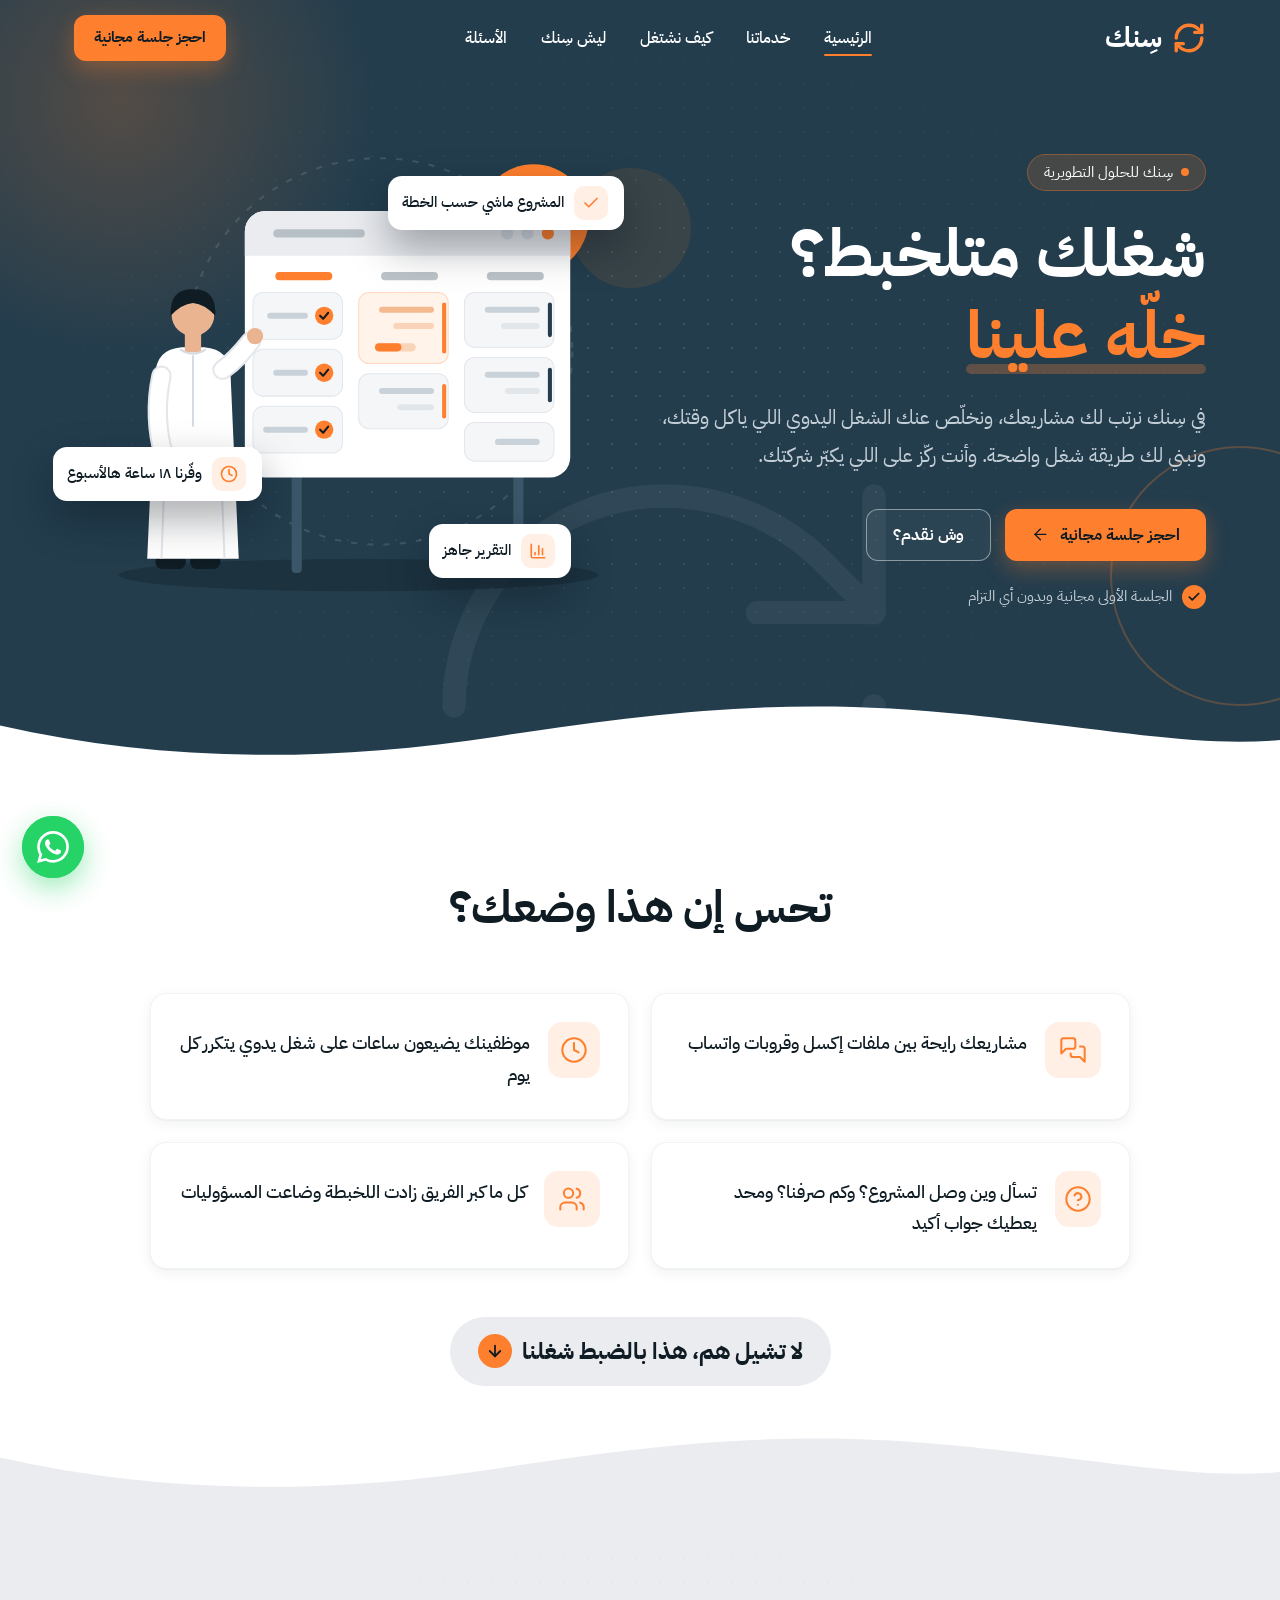
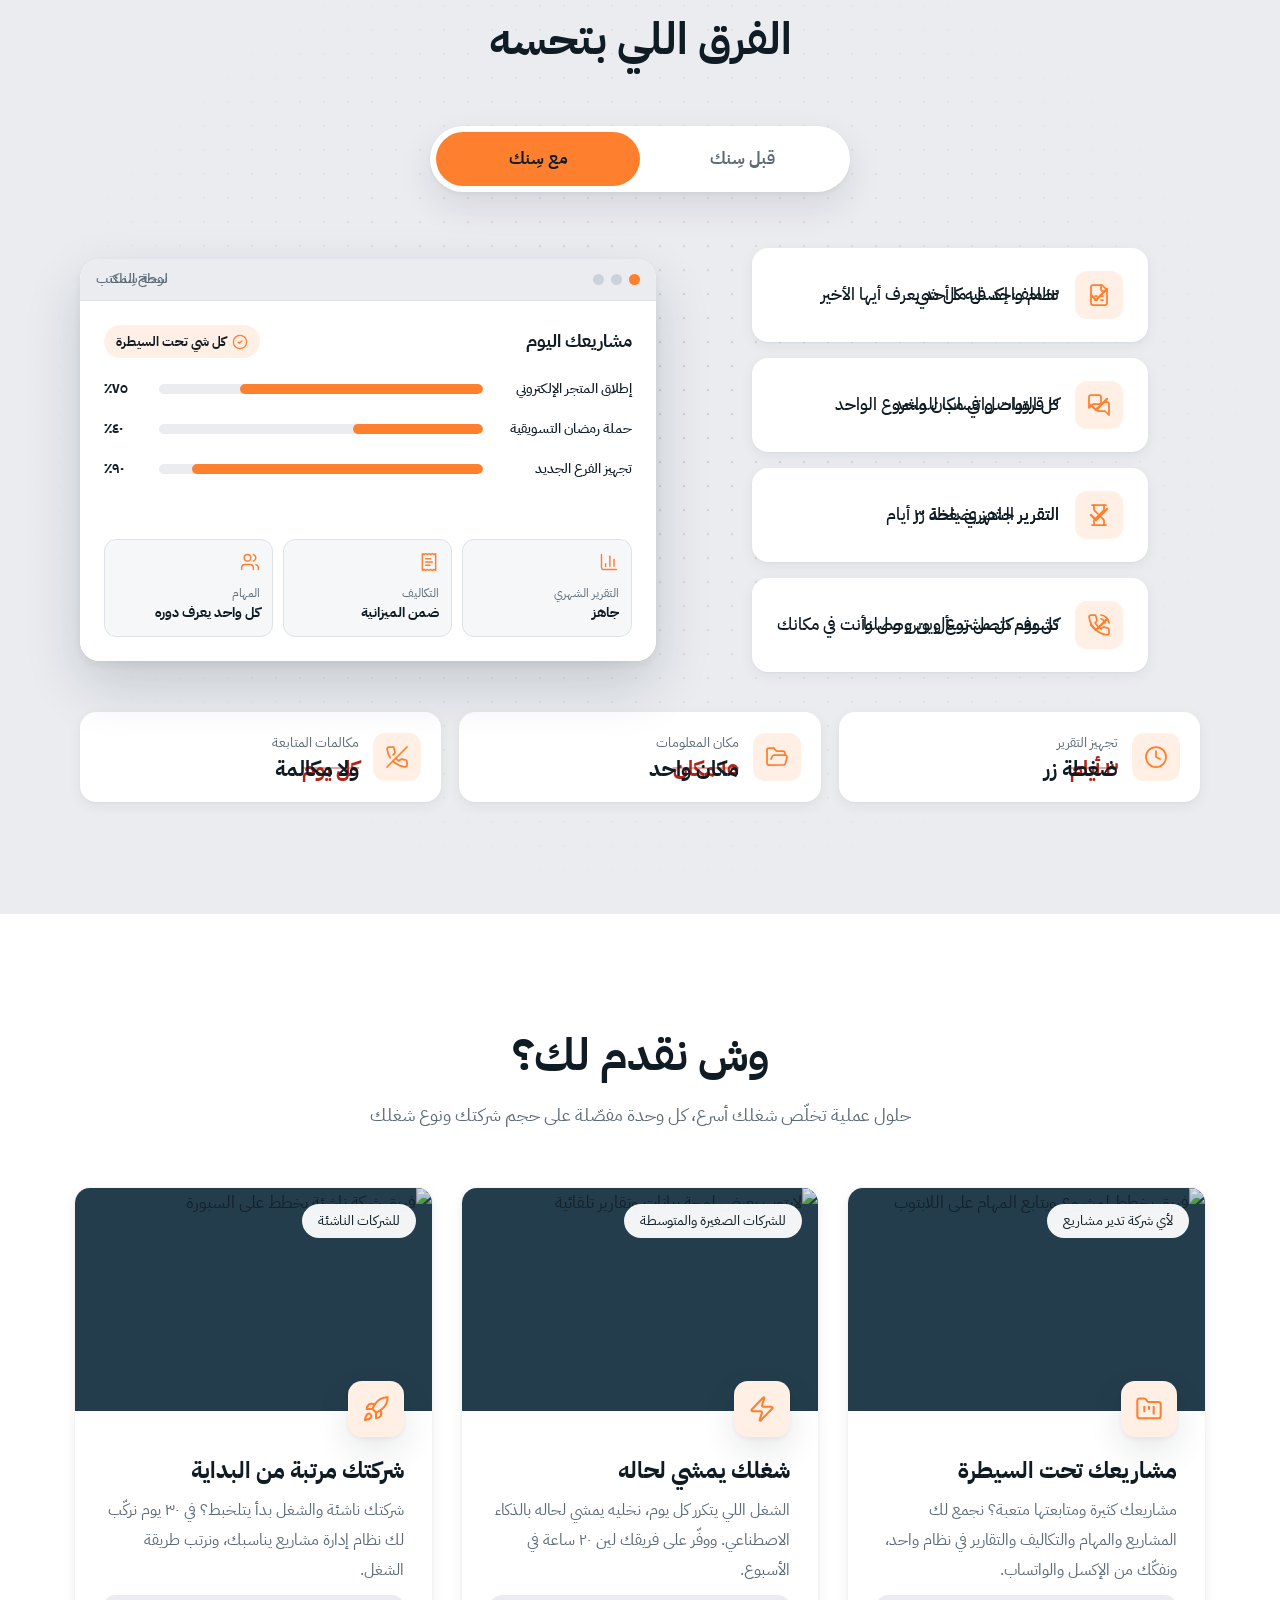
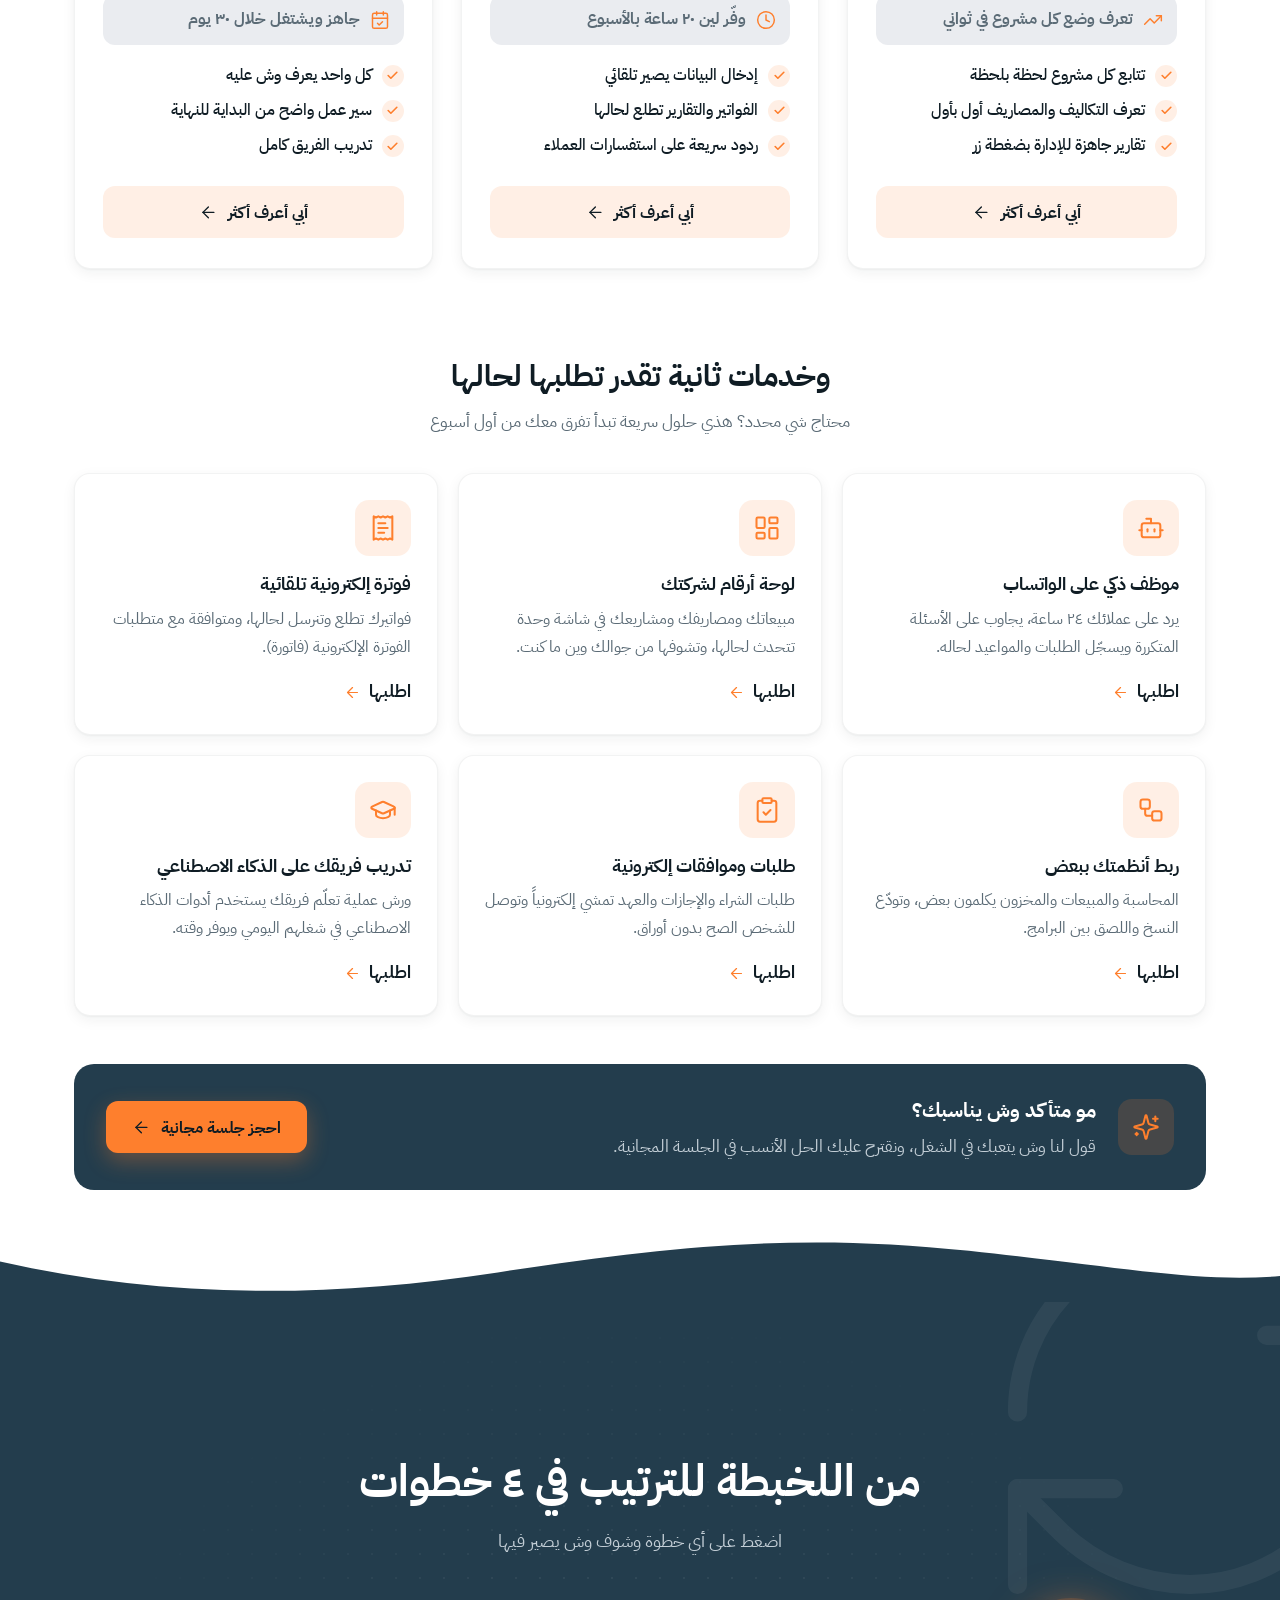
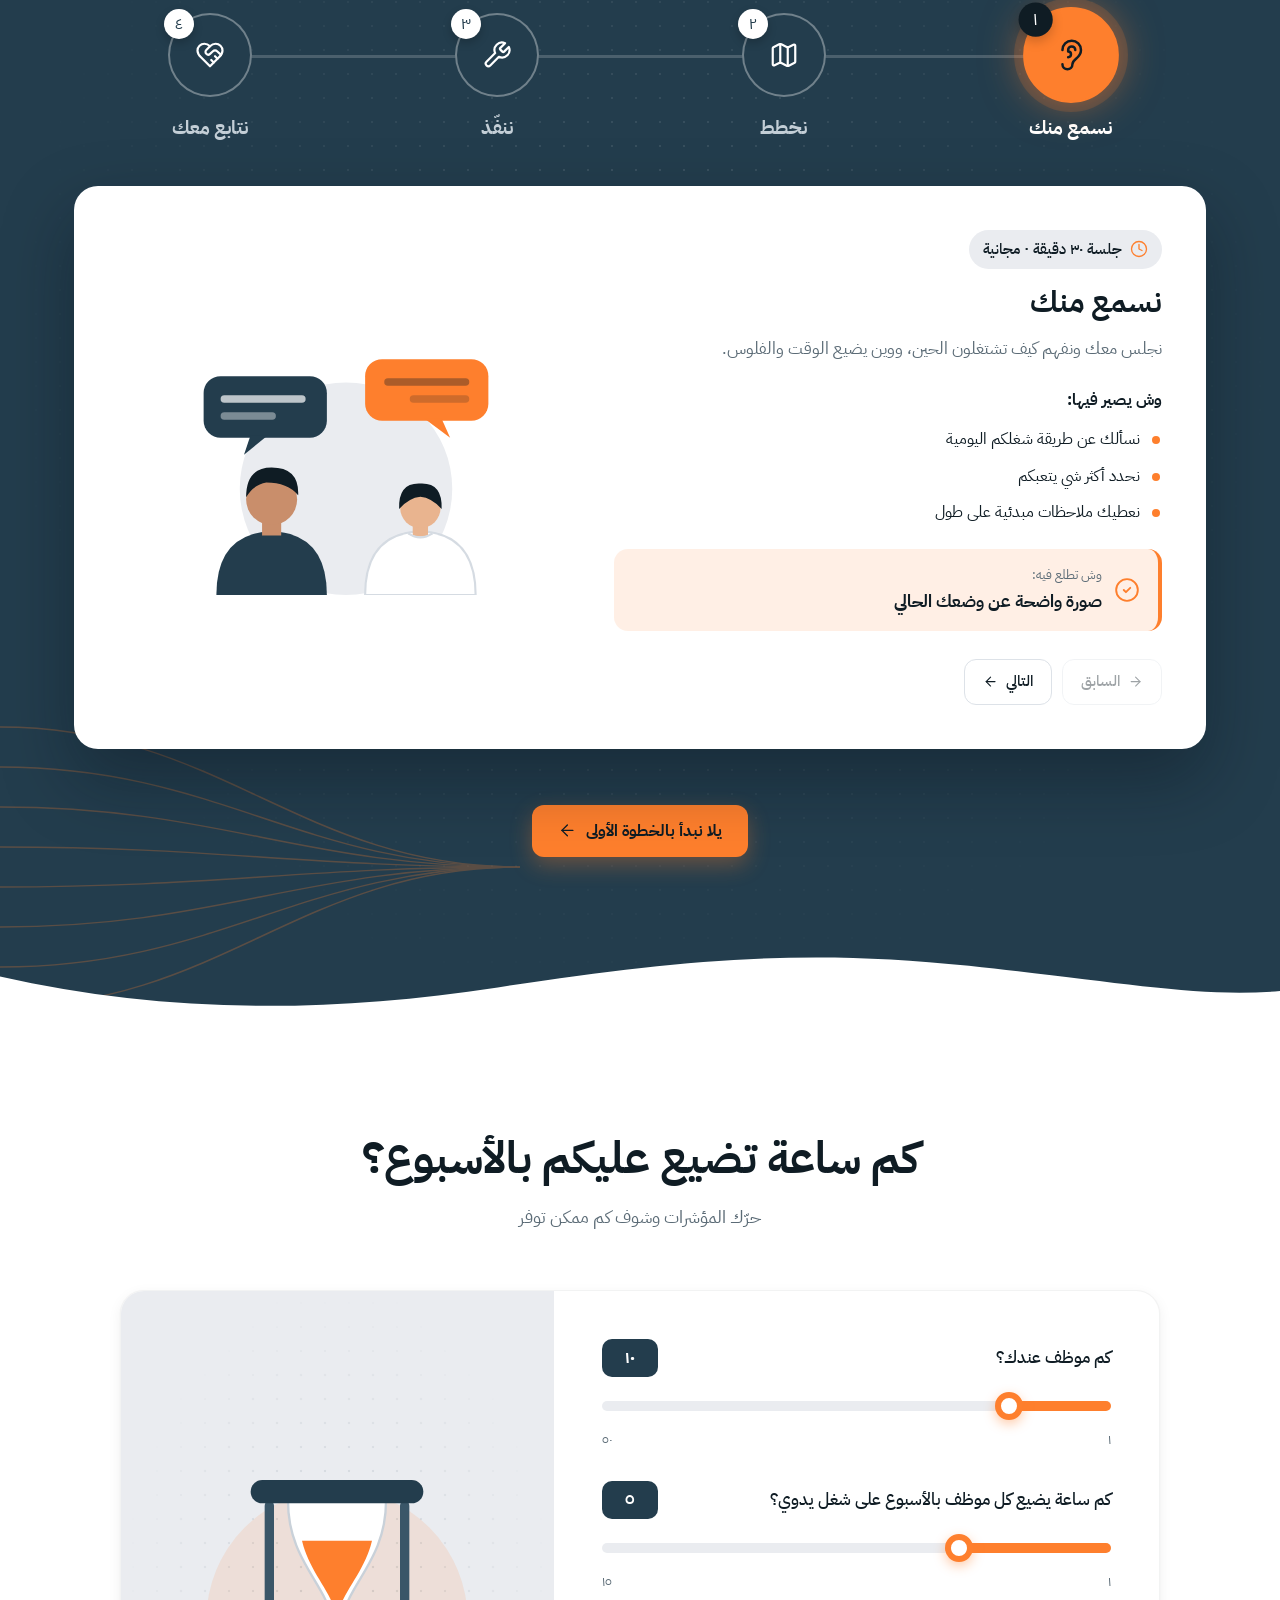
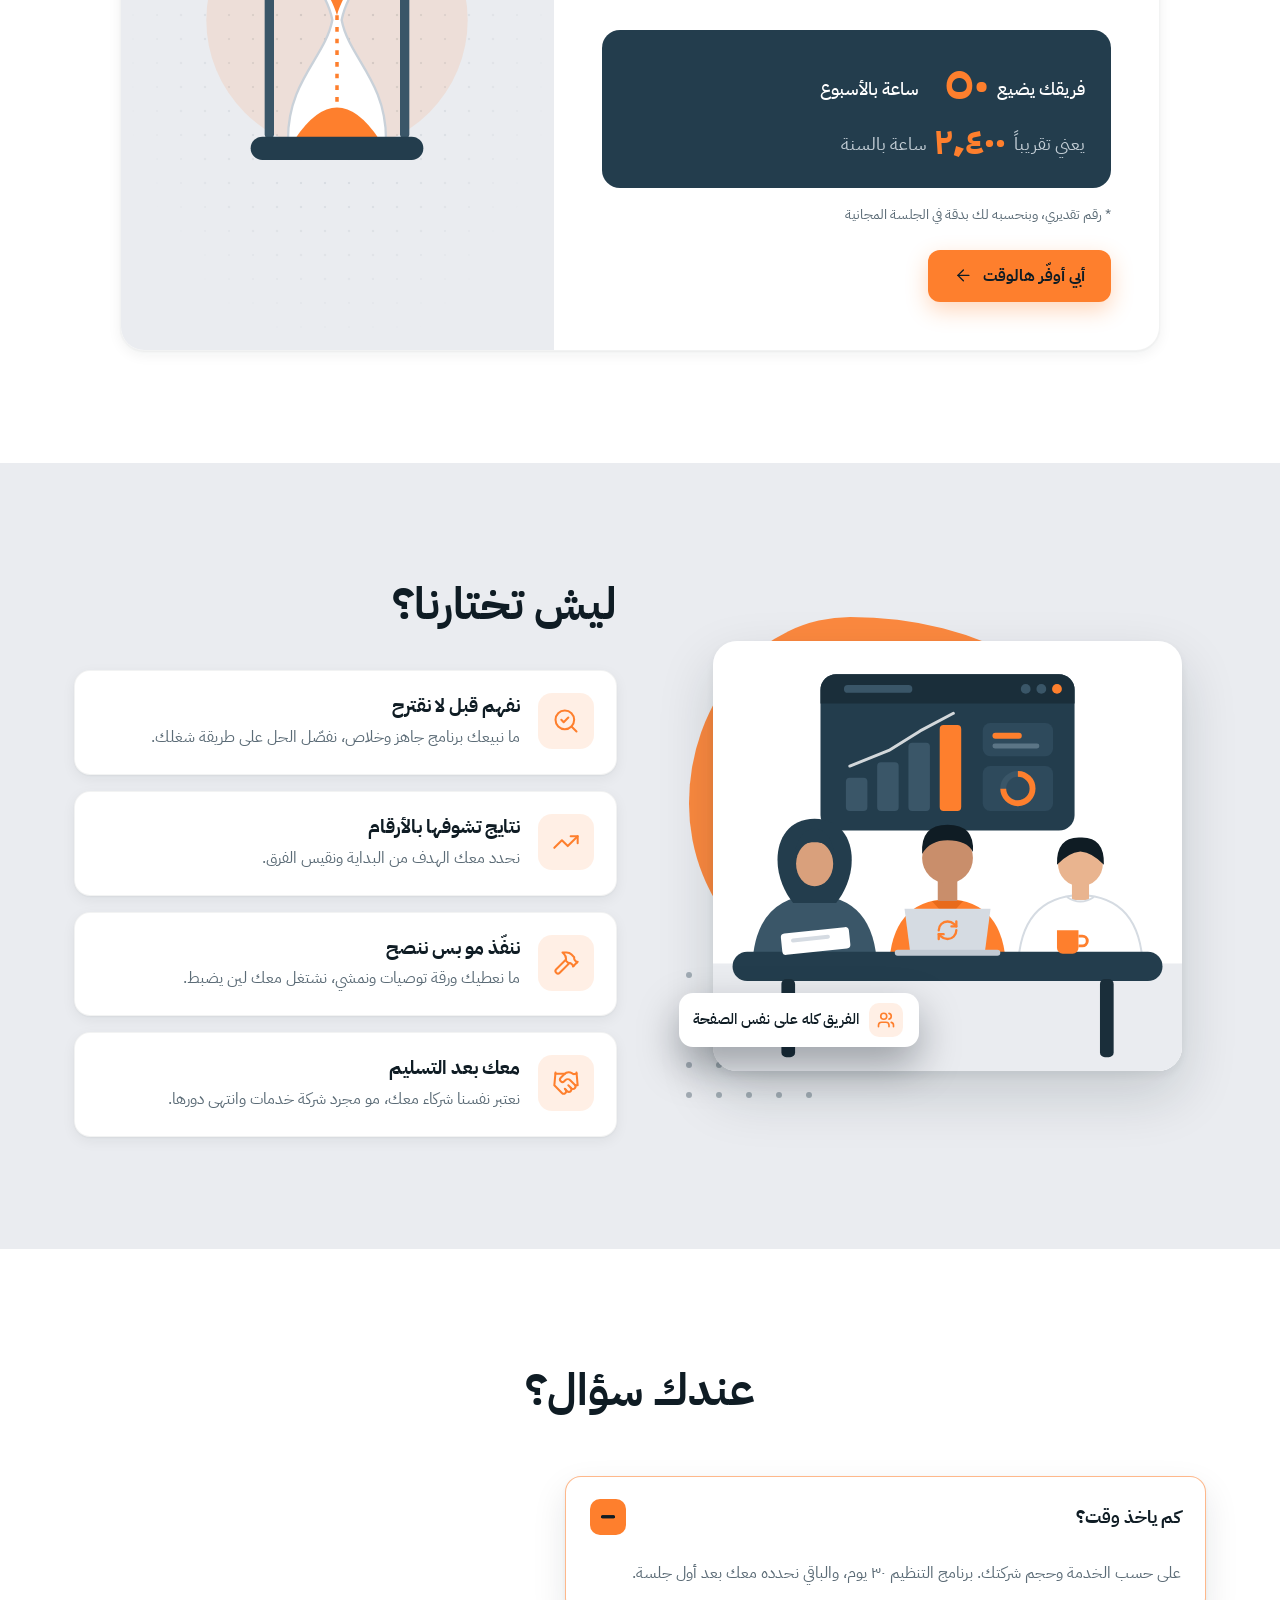
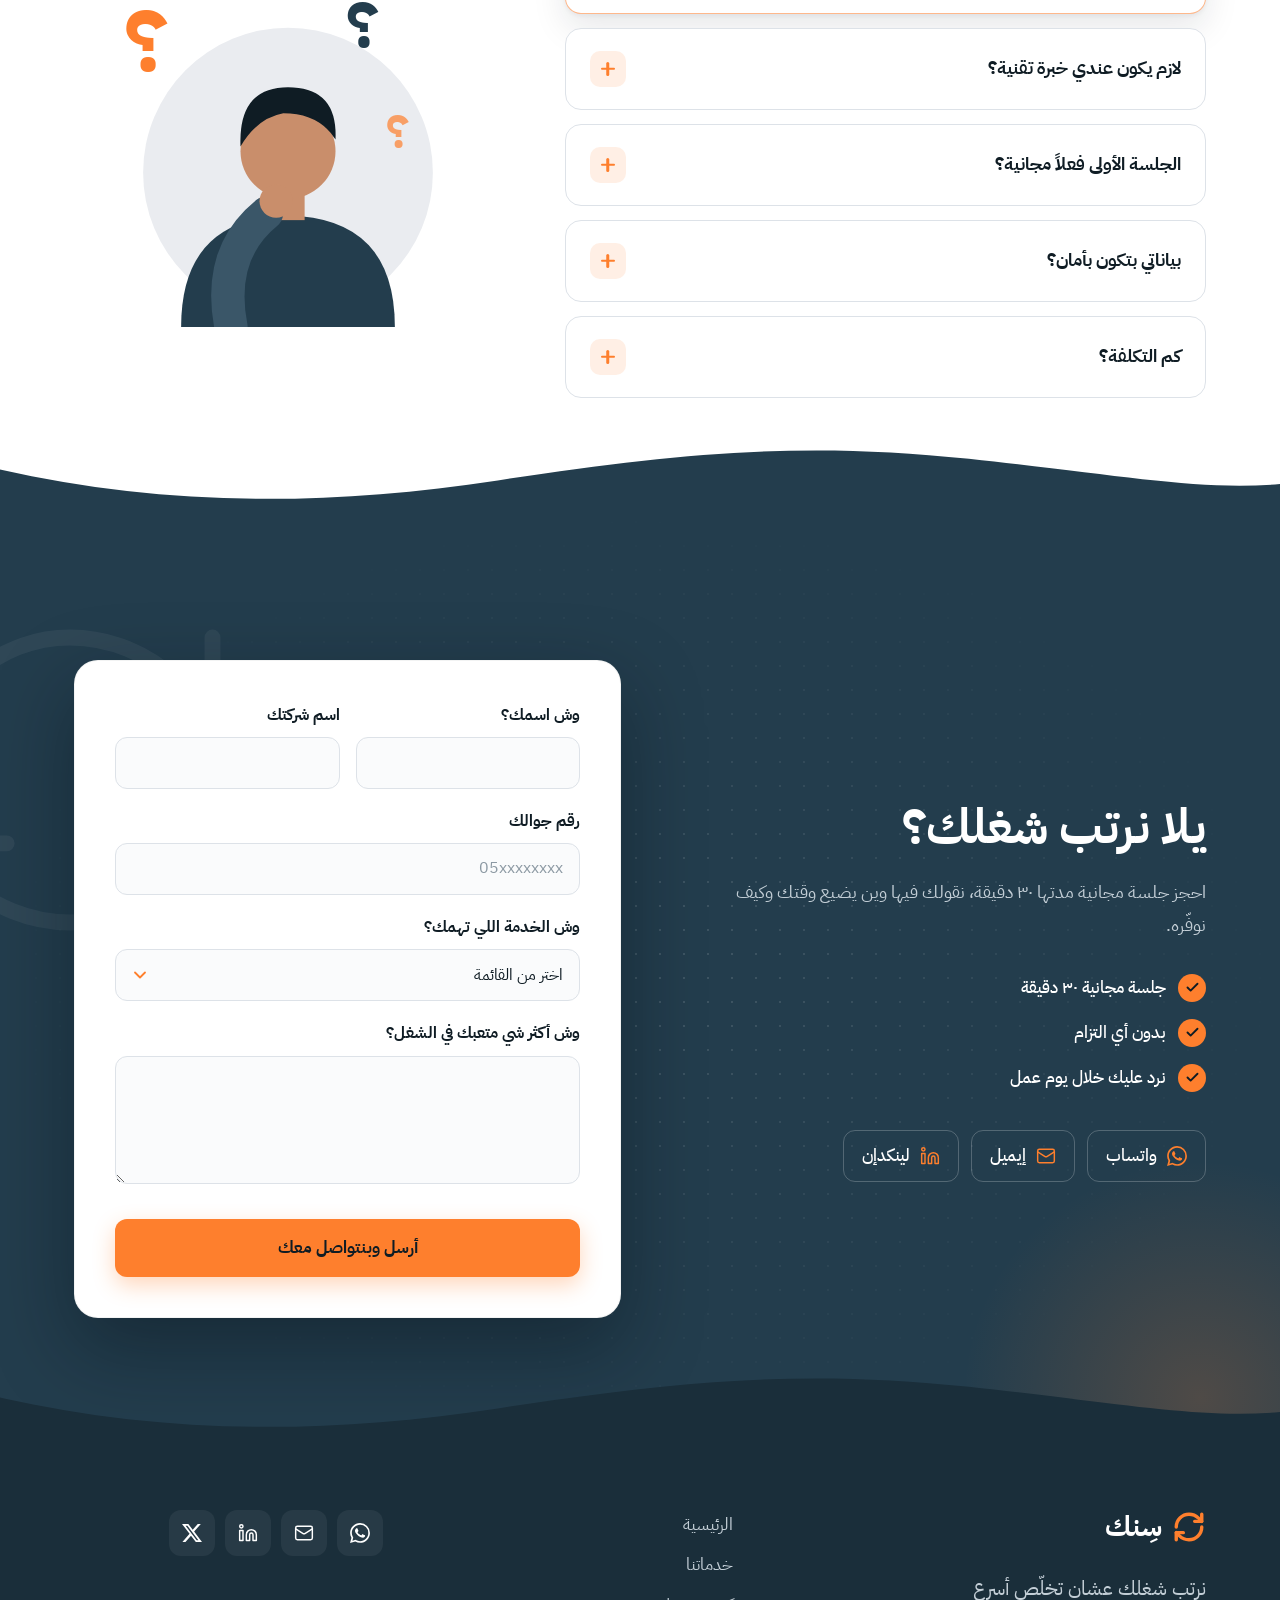
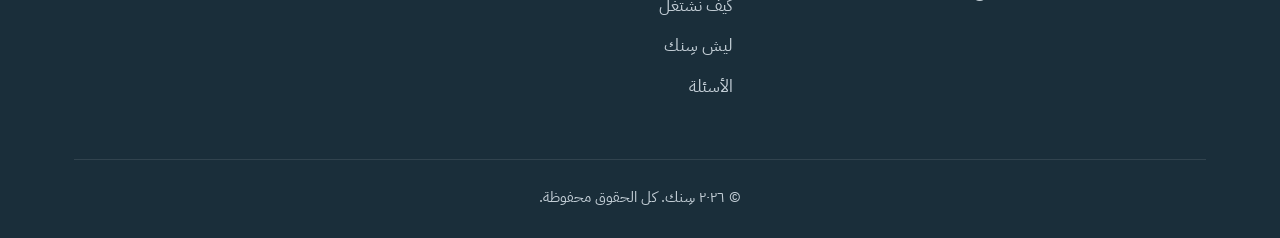
==== commit 355d2876: "Add Google Analytics tag (G-H048XLH4CG) Co-Authored-By: Claude Opus 5.5 <noreply@anthropic.com>" ====
--- a/index.html
+++ b/index.html
@@ -1,6 +1,15 @@
 <!doctype html>
 <html lang="ar" dir="rtl">
 <head>
+  <!-- Google tag (gtag.js) -->
+  <script async src="https://www.googletagmanager.com/gtag/js?id=G-H048XLH4CG"></script>
+  <script>
+    window.dataLayer = window.dataLayer || [];
+    function gtag(){dataLayer.push(arguments);}
+    gtag('js', new Date());
+
+    gtag('config', 'G-H048XLH4CG');
+  </script>
   <meta charset="utf-8">
   <meta name="viewport" content="width=device-width, initial-scale=1">
   <title>سِنك | نرتب شغلك عشان تخلّص أسرع</title>
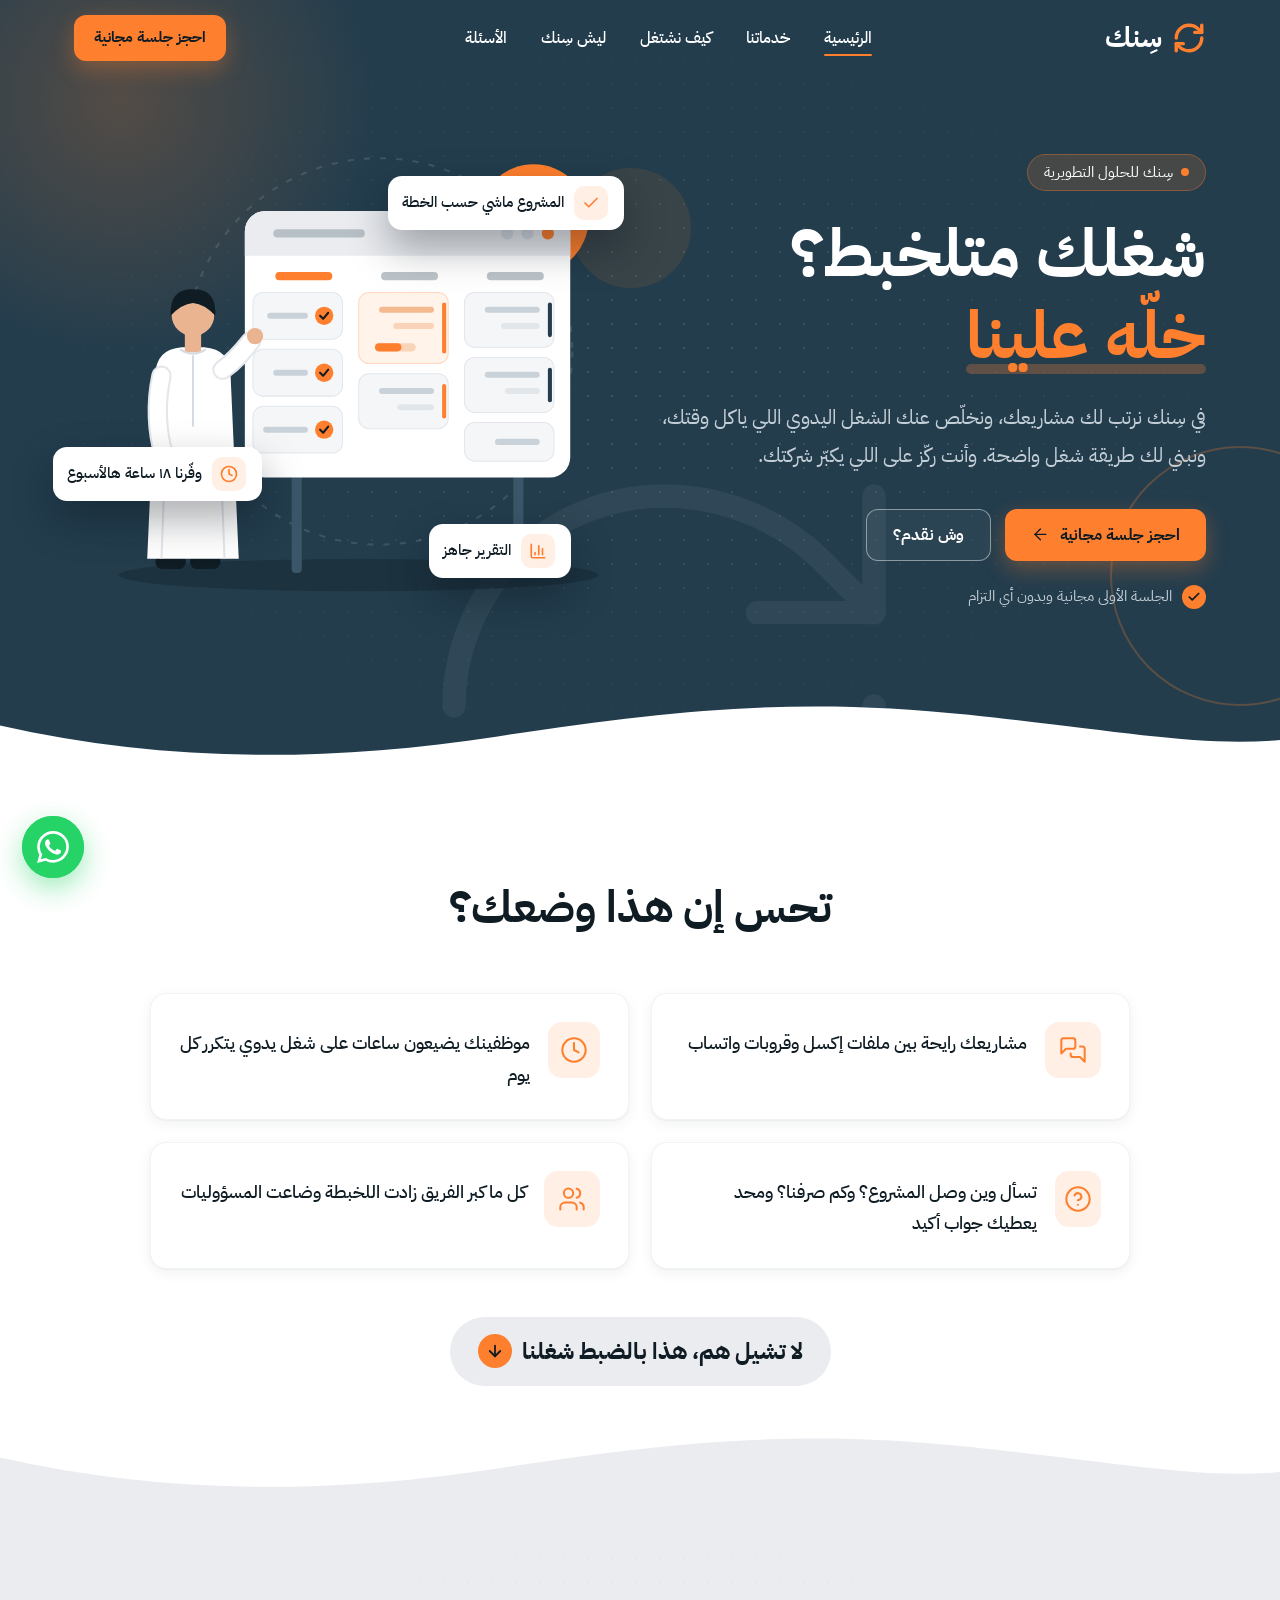
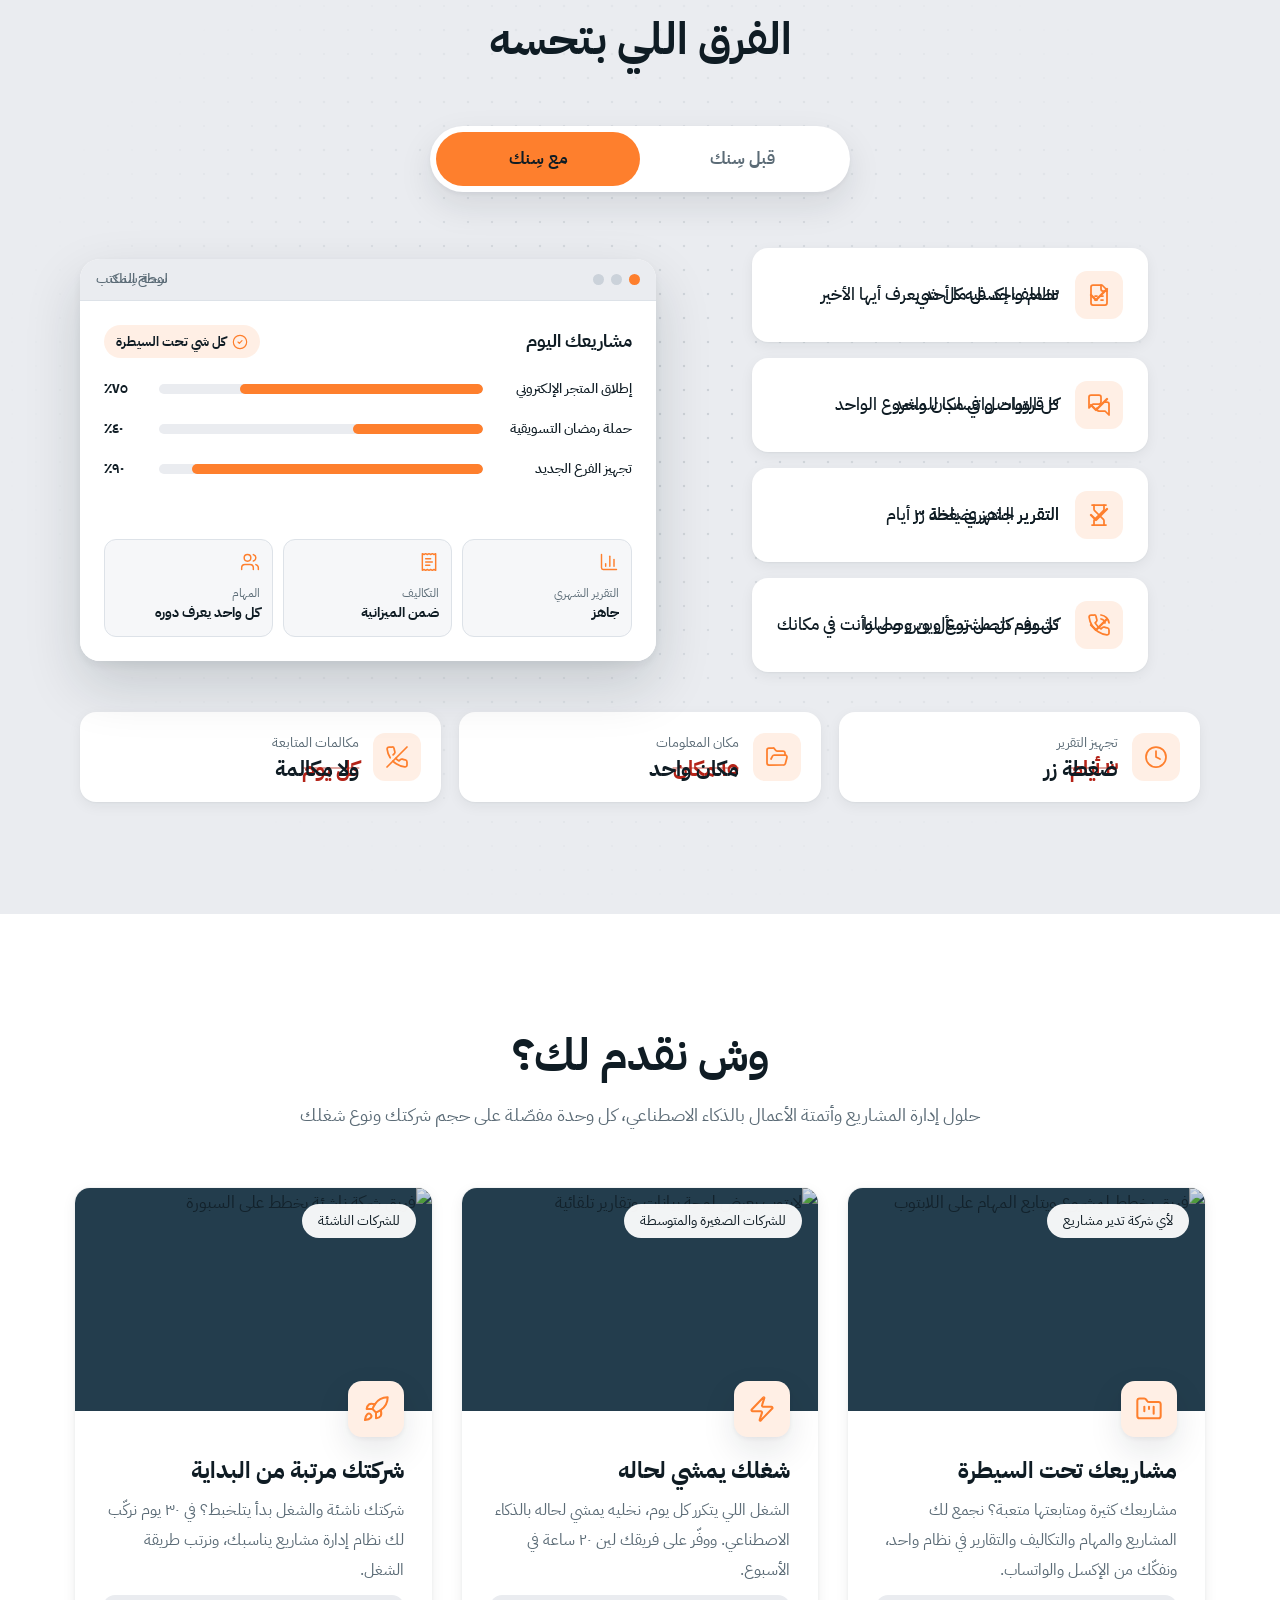
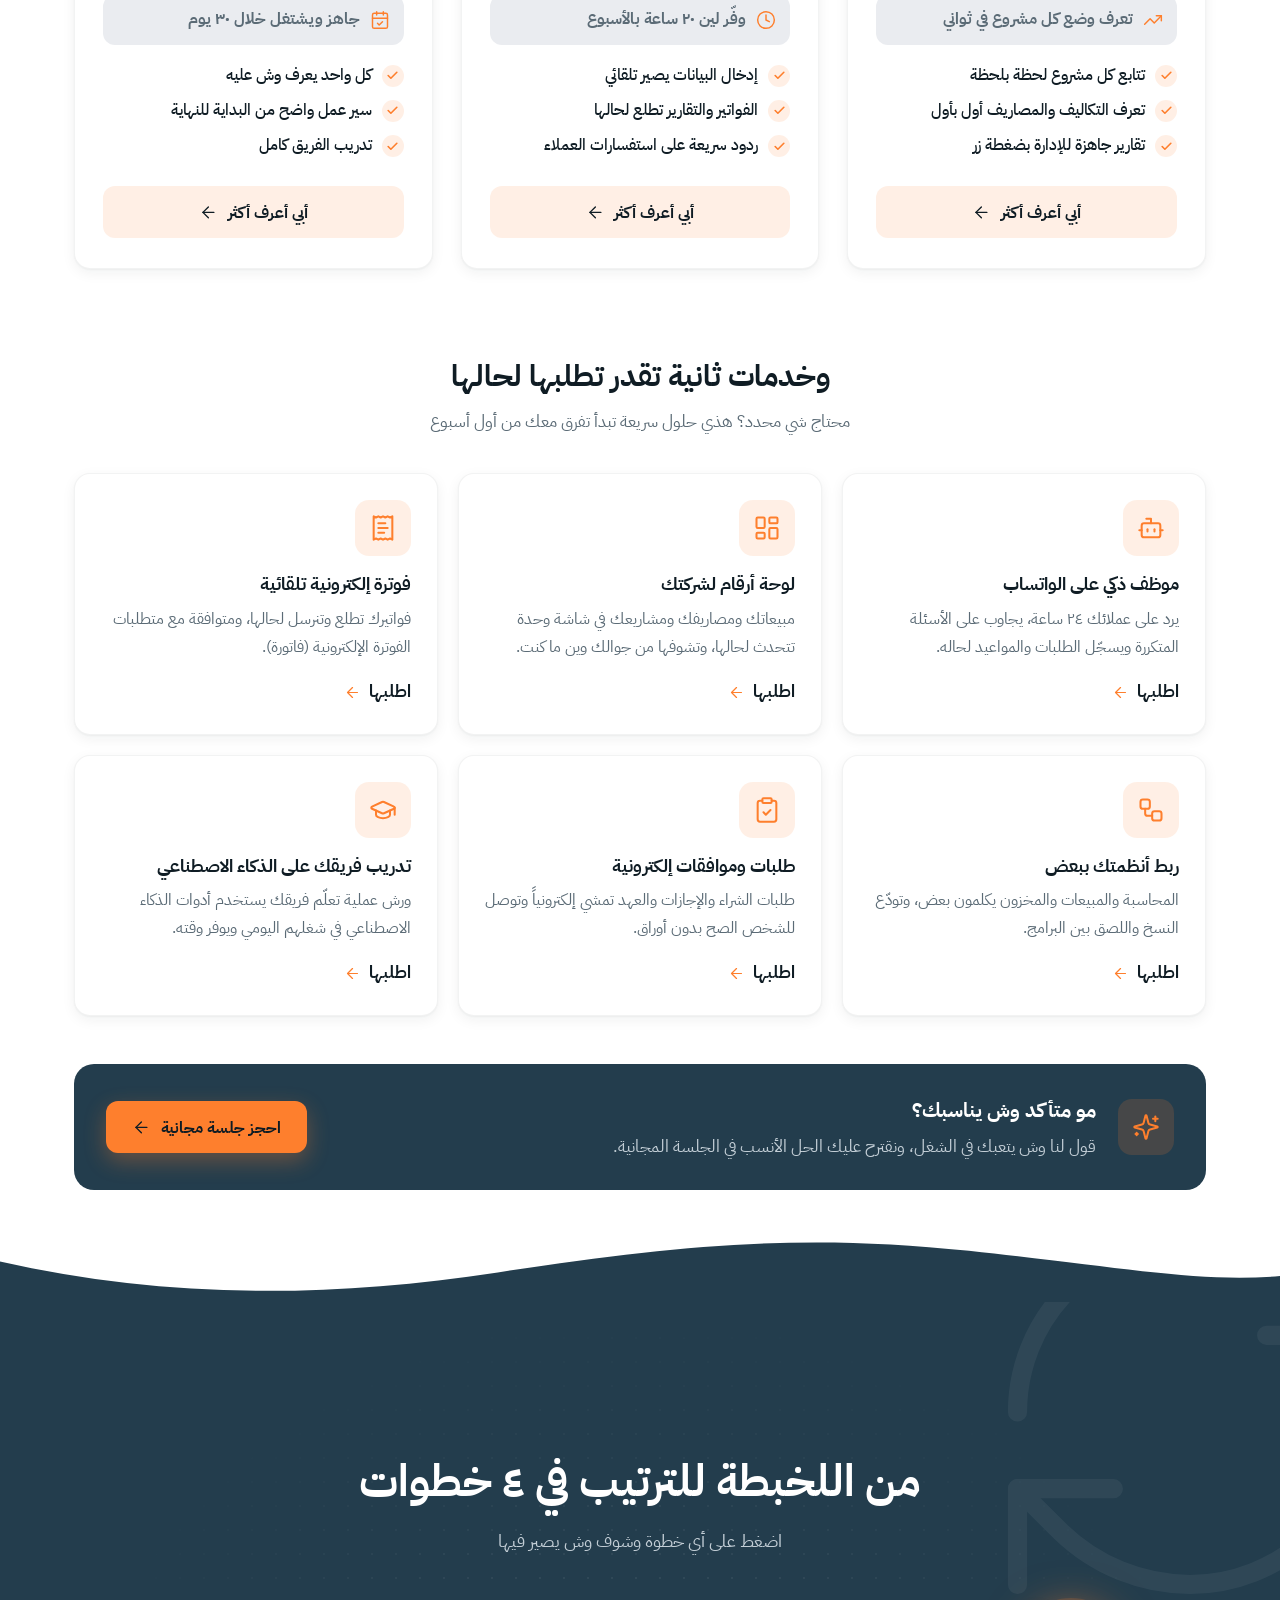
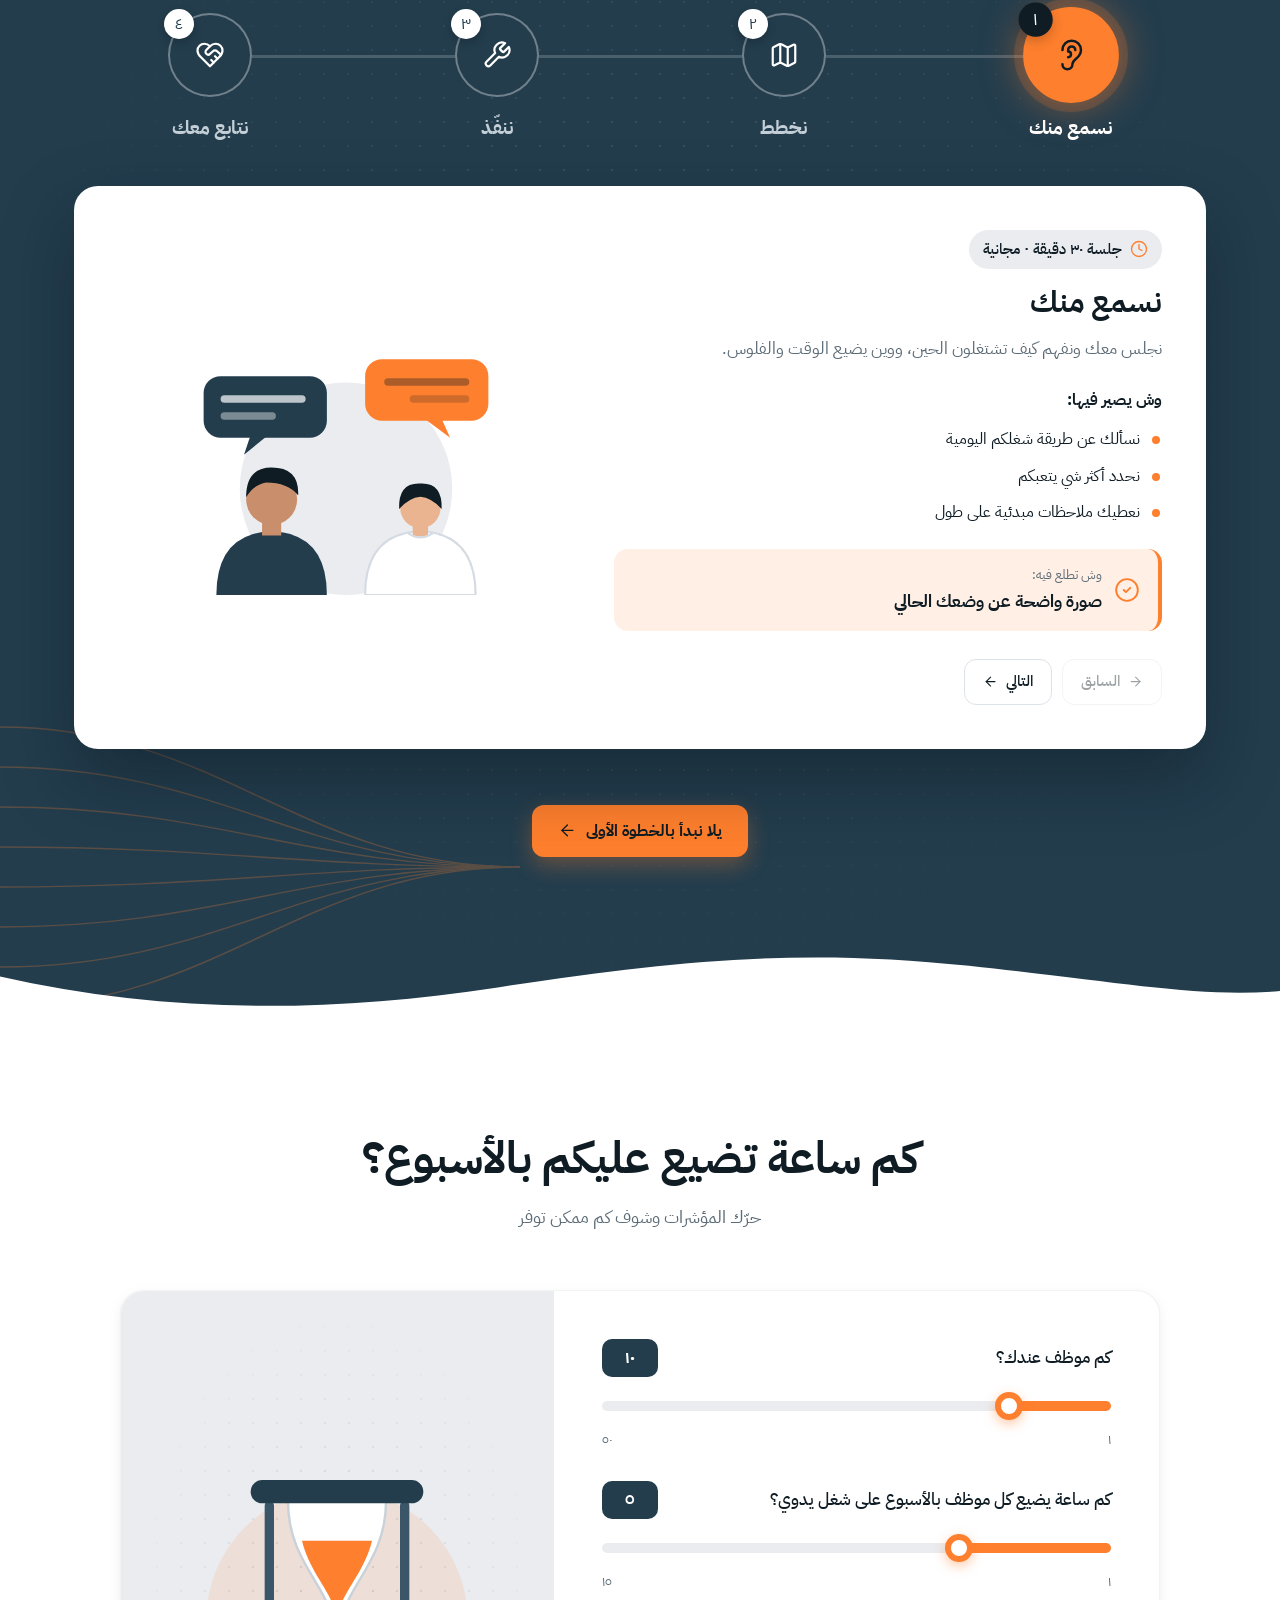
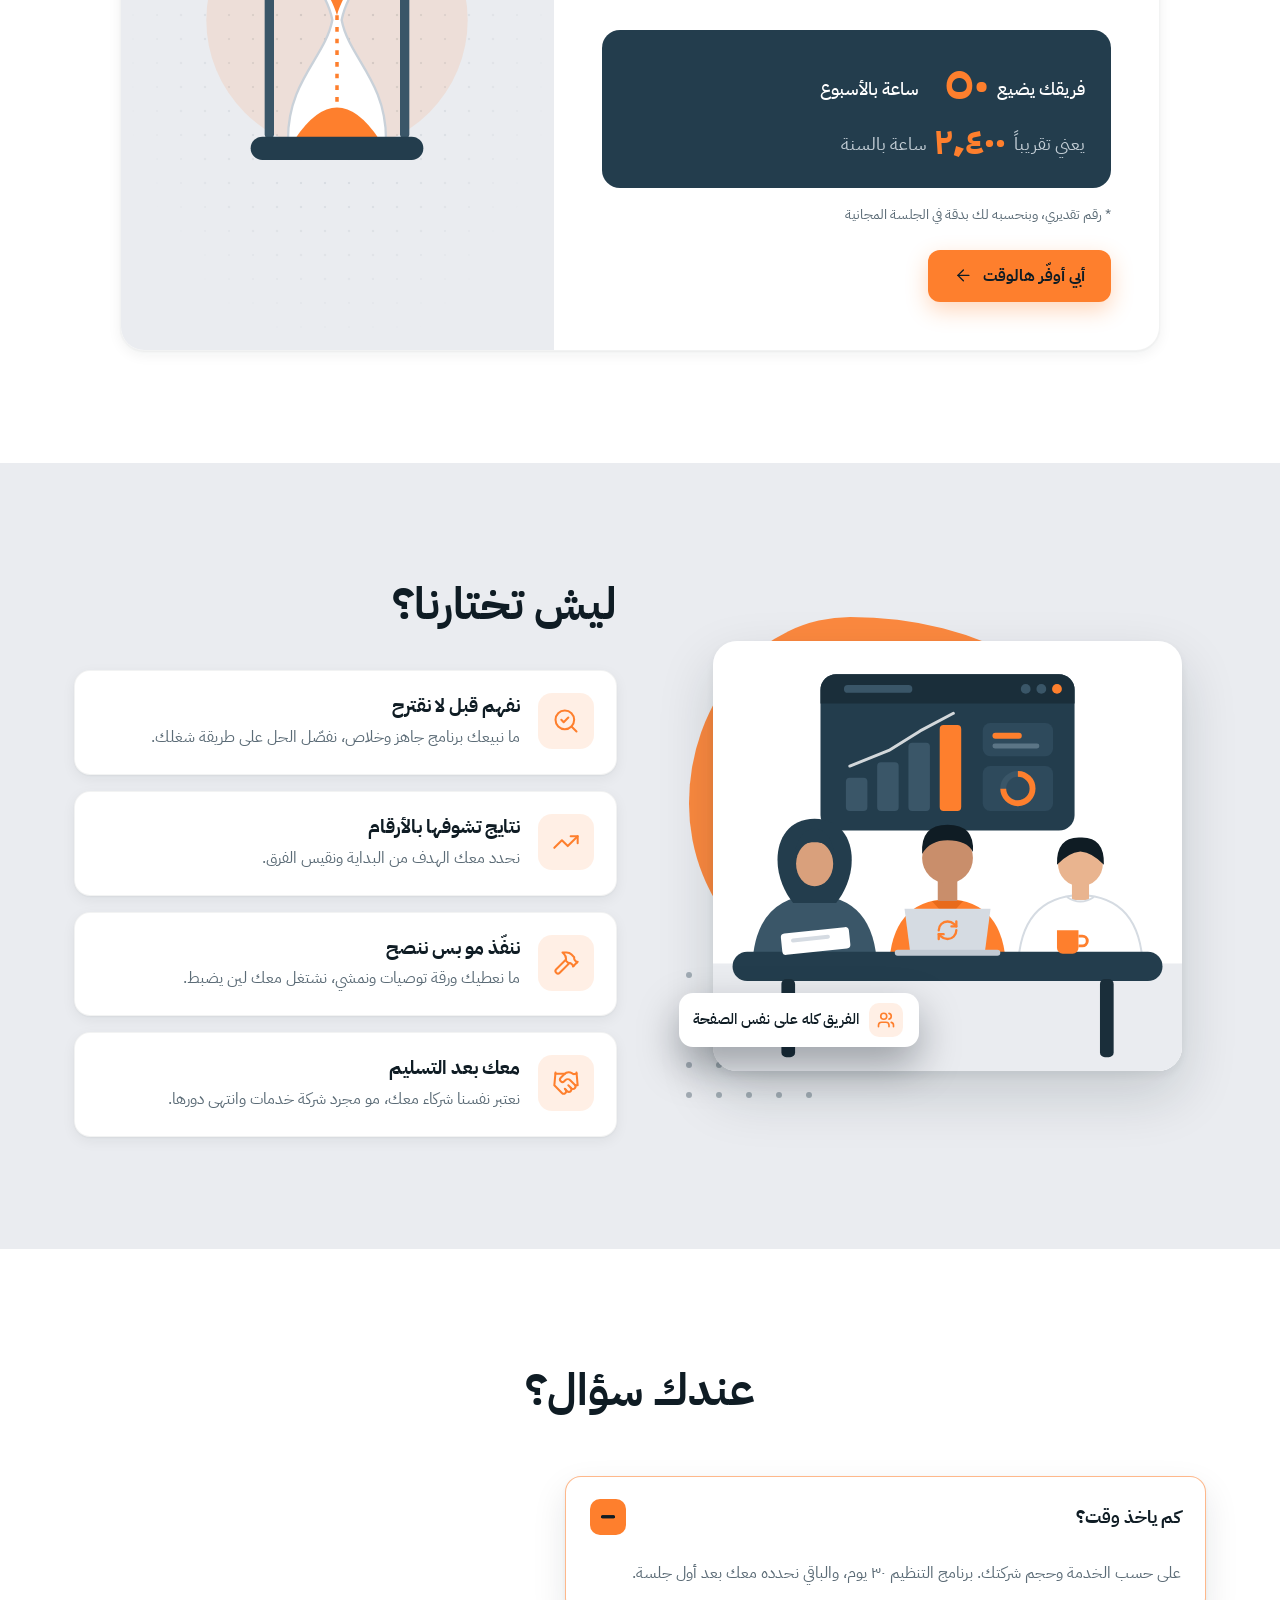
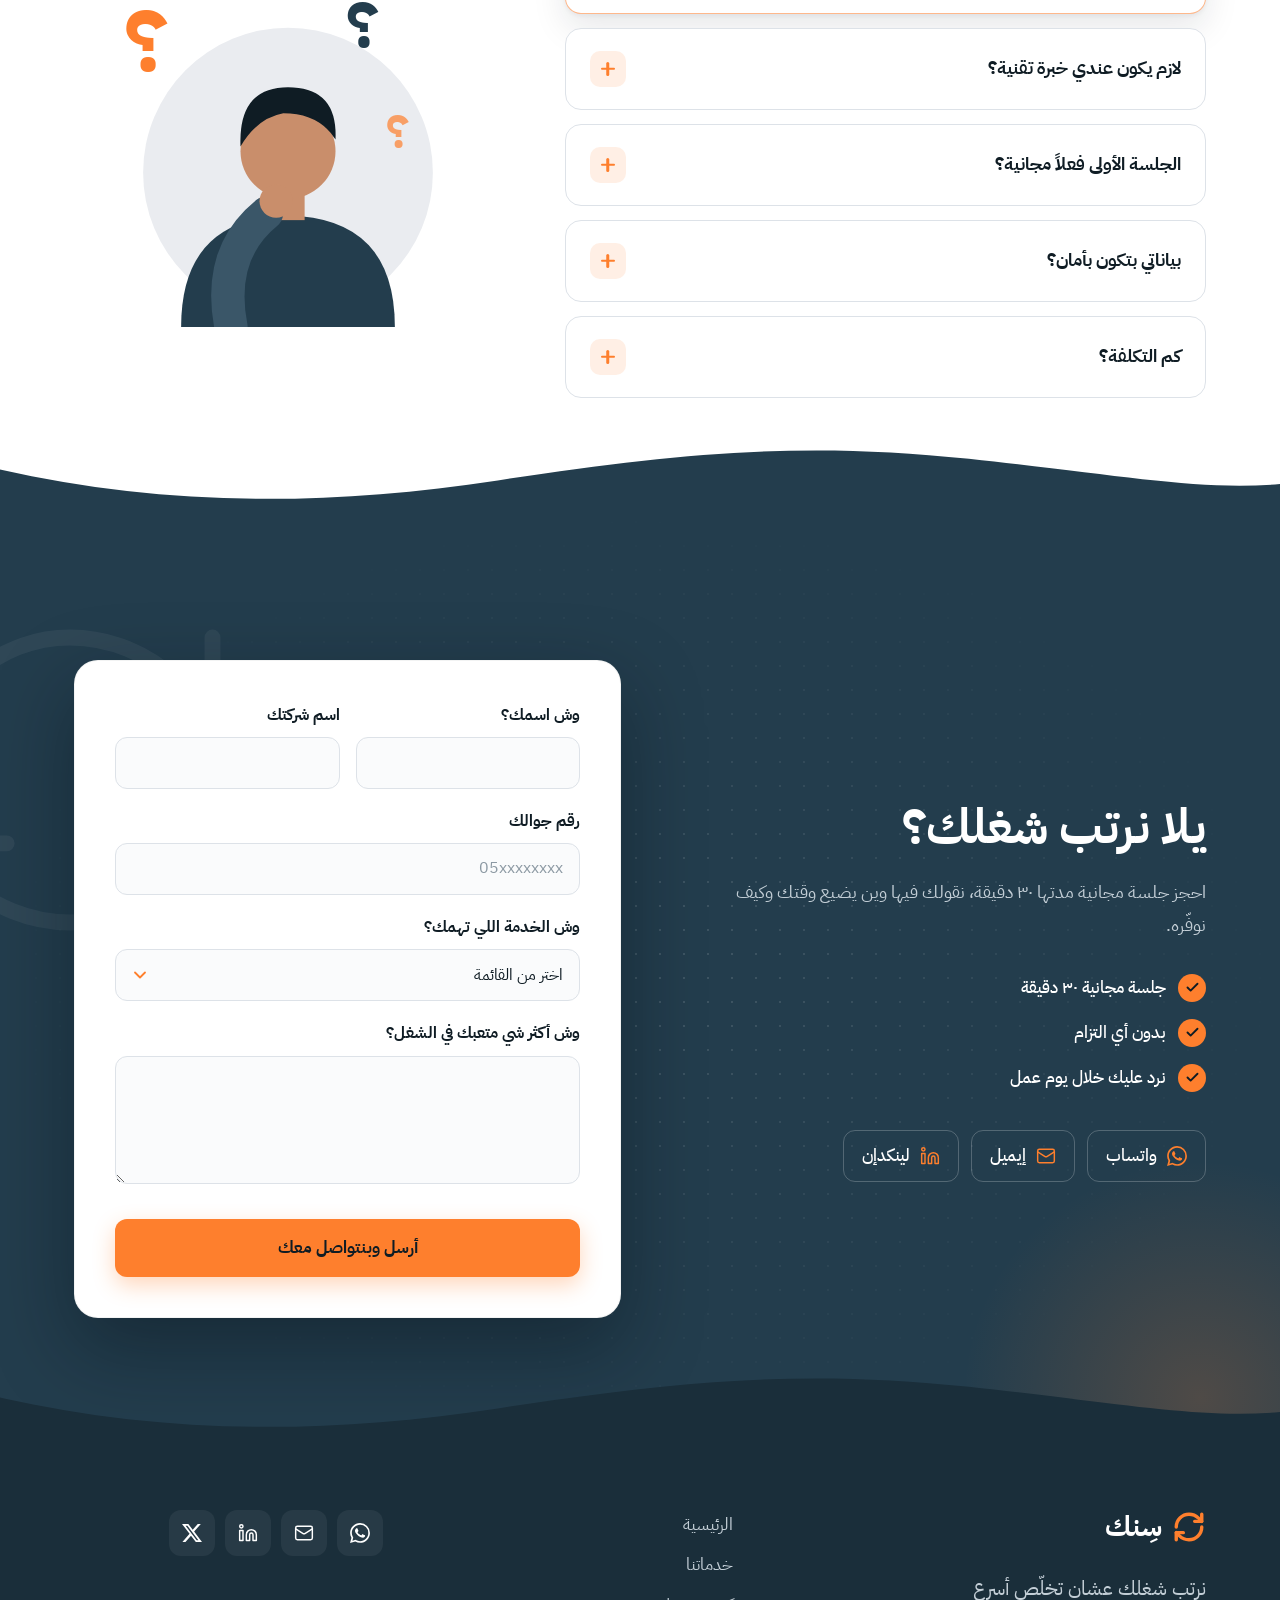
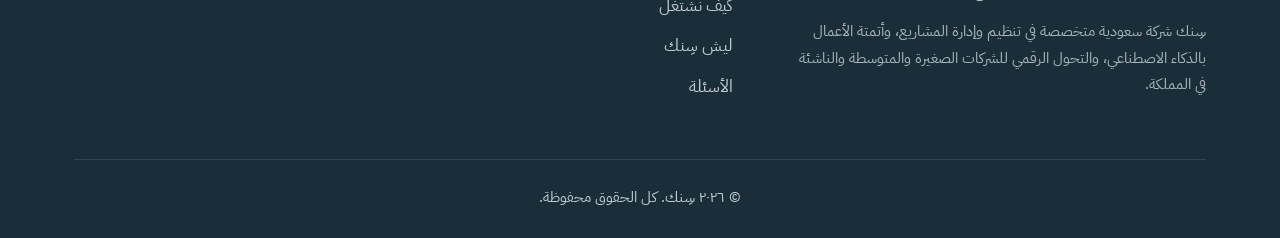
==== commit 80ae176e: "SEO: structured data, sitemap, robots, keyword-focused title - Search-focused <title> and meta descr" ====
--- a/index.html
+++ b/index.html
@@ -12,8 +12,11 @@
   </script>
   <meta charset="utf-8">
   <meta name="viewport" content="width=device-width, initial-scale=1">
-  <title>سِنك | نرتب شغلك عشان تخلّص أسرع</title>
-  <meta name="description" content="سِنك تساعد الشركات السعودية ترتب مشاريعها، وتأتمت شغلها اليدوي، وتبني طريقة شغل واضحة. احجز جلستك المجانية.">
+  <title>سِنك | إدارة المشاريع وأتمتة الأعمال بالذكاء الاصطناعي في السعودية</title>
+  <meta name="description" content="سِنك تساعد الشركات في السعودية على تنظيم وإدارة المشاريع، وأتمتة الشغل اليدوي بالذكاء الاصطناعي، وبناء طريقة شغل واضحة. احجز جلستك المجانية ٣٠ دقيقة.">
+  <meta name="robots" content="index, follow, max-image-preview:large, max-snippet:-1">
+  <meta name="author" content="سِنك للحلول التطويرية">
+  <meta name="geo.region" content="SA">
   <meta name="theme-color" content="#233D4D">
   <meta property="og:title" content="سِنك | نرتب شغلك عشان تخلّص أسرع">
   <meta property="og:description" content="سِنك تساعد الشركات السعودية ترتب مشاريعها، وتأتمت شغلها اليدوي، وتبني طريقة شغل واضحة. احجز جلستك المجانية.">
@@ -32,6 +35,9 @@
   <meta name="twitter:description" content="سِنك تساعد الشركات السعودية ترتب مشاريعها، وتأتمت شغلها اليدوي، وتبني طريقة شغل واضحة. احجز جلستك المجانية.">
   <meta name="twitter:image" content="https://synk-sa.vercel.app/og-image.jpg">
   <link rel="canonical" href="https://synk-sa.vercel.app/">
+  <link rel="alternate" hreflang="ar-SA" href="https://synk-sa.vercel.app/">
+  <link rel="alternate" hreflang="x-default" href="https://synk-sa.vercel.app/">
+  <link rel="manifest" href="/site.webmanifest">
   <link rel="apple-touch-icon" href="/apple-touch-icon.png">
   <link rel="icon" type="image/png" sizes="512x512" href="/icon-512.png">
   <link rel="icon" href="data:image/svg+xml,%3Csvg xmlns='http://www.w3.org/2000/svg' viewBox='0 0 24 24' fill='none' stroke='%23FE7F2D' stroke-width='2.6' stroke-linecap='round' stroke-linejoin='round'%3E%3Cpath d='M3 12a9 9 0 0 1 9-9 9.75 9.75 0 0 1 6.74 2.74L21 8'/%3E%3Cpath d='M21 3v5h-5'/%3E%3Cpath d='M21 12a9 9 0 0 1-9 9 9.75 9.75 0 0 1-6.74-2.74L3 16'/%3E%3Cpath d='M8 16H3v5'/%3E%3C/svg%3E">
@@ -41,7 +47,265 @@
   <link rel="preconnect" href="https://fonts.gstatic.com" crossorigin>
   <link rel="preconnect" href="https://images.unsplash.com" crossorigin>
   <link rel="stylesheet" href="https://fonts.googleapis.com/css2?family=IBM+Plex+Sans+Arabic:wght@400;500;700&display=swap">
-  <link rel="stylesheet" href="css/style.css">
+  <link rel="stylesheet" href="css/style.css?v=3">
+  <script type="application/ld+json">
+  {
+    "@context": "https://schema.org",
+    "@graph": [
+      {
+        "@type": "Organization",
+        "@id": "https://synk-sa.vercel.app/#organization",
+        "name": "سِنك للحلول التطويرية",
+        "alternateName": [
+          "سنك",
+          "سِنك",
+          "Synk"
+        ],
+        "url": "https://synk-sa.vercel.app/",
+        "logo": {
+          "@type": "ImageObject",
+          "url": "https://synk-sa.vercel.app/icon-512.png",
+          "width": 512,
+          "height": 512
+        },
+        "image": "https://synk-sa.vercel.app/og-image.jpg",
+        "description": "سِنك تساعد الشركات في السعودية على تنظيم وإدارة المشاريع، وأتمتة الشغل اليدوي بالذكاء الاصطناعي، وبناء طريقة شغل واضحة. احجز جلستك المجانية ٣٠ دقيقة.",
+        "slogan": "نرتب شغلك عشان تخلّص أسرع",
+        "areaServed": {
+          "@type": "Country",
+          "name": "المملكة العربية السعودية"
+        },
+        "knowsAbout": [
+          "إدارة المشاريع",
+          "أتمتة الأعمال",
+          "الذكاء الاصطناعي",
+          "التحول الرقمي",
+          "شات بوت واتساب",
+          "الفوترة الإلكترونية",
+          "لوحات التقارير",
+          "تنظيم الشركات الناشئة"
+        ],
+        "hasOfferCatalog": {
+          "@type": "OfferCatalog",
+          "name": "خدمات سِنك",
+          "itemListElement": [
+            {
+              "@type": "Offer",
+              "itemOffered": {
+                "@type": "Service",
+                "name": "مشاريعك تحت السيطرة",
+                "description": "نظام إدارة مشاريع يجمع المشاريع والمهام والتكاليف والتقارير في مكان واحد بدل الإكسل والواتساب.",
+                "provider": {
+                  "@id": "https://synk-sa.vercel.app/#organization"
+                },
+                "areaServed": {
+                  "@type": "Country",
+                  "name": "المملكة العربية السعودية"
+                }
+              }
+            },
+            {
+              "@type": "Offer",
+              "itemOffered": {
+                "@type": "Service",
+                "name": "شغلك يمشي لحاله",
+                "description": "أتمتة الشغل اليدوي المتكرر بالذكاء الاصطناعي: إدخال البيانات والفواتير والتقارير والرد على العملاء.",
+                "provider": {
+                  "@id": "https://synk-sa.vercel.app/#organization"
+                },
+                "areaServed": {
+                  "@type": "Country",
+                  "name": "المملكة العربية السعودية"
+                }
+              }
+            },
+            {
+              "@type": "Offer",
+              "itemOffered": {
+                "@type": "Service",
+                "name": "شركتك مرتبة من البداية",
+                "description": "تركيب نظام إدارة مشاريع للشركات الناشئة خلال ٣٠ يوم مع سير عمل واضح وتدريب الفريق.",
+                "provider": {
+                  "@id": "https://synk-sa.vercel.app/#organization"
+                },
+                "areaServed": {
+                  "@type": "Country",
+                  "name": "المملكة العربية السعودية"
+                }
+              }
+            },
+            {
+              "@type": "Offer",
+              "itemOffered": {
+                "@type": "Service",
+                "name": "موظف ذكي على الواتساب",
+                "description": "شات بوت واتساب بالذكاء الاصطناعي يرد على العملاء ٢٤ ساعة ويسجّل الطلبات والمواعيد.",
+                "provider": {
+                  "@id": "https://synk-sa.vercel.app/#organization"
+                },
+                "areaServed": {
+                  "@type": "Country",
+                  "name": "المملكة العربية السعودية"
+                }
+              }
+            },
+            {
+              "@type": "Offer",
+              "itemOffered": {
+                "@type": "Service",
+                "name": "لوحة أرقام لشركتك",
+                "description": "لوحة تقارير (Dashboard) تعرض المبيعات والمصاريف والمشاريع في شاشة وحدة.",
+                "provider": {
+                  "@id": "https://synk-sa.vercel.app/#organization"
+                },
+                "areaServed": {
+                  "@type": "Country",
+                  "name": "المملكة العربية السعودية"
+                }
+              }
+            },
+            {
+              "@type": "Offer",
+              "itemOffered": {
+                "@type": "Service",
+                "name": "فوترة إلكترونية تلقائية",
+                "description": "إصدار وإرسال الفواتير تلقائياً بما يتوافق مع متطلبات الفوترة الإلكترونية.",
+                "provider": {
+                  "@id": "https://synk-sa.vercel.app/#organization"
+                },
+                "areaServed": {
+                  "@type": "Country",
+                  "name": "المملكة العربية السعودية"
+                }
+              }
+            },
+            {
+              "@type": "Offer",
+              "itemOffered": {
+                "@type": "Service",
+                "name": "ربط أنظمتك ببعض",
+                "description": "ربط أنظمة المحاسبة والمبيعات والمخزون ببعض بدون نسخ ولصق.",
+                "provider": {
+                  "@id": "https://synk-sa.vercel.app/#organization"
+                },
+                "areaServed": {
+                  "@type": "Country",
+                  "name": "المملكة العربية السعودية"
+                }
+              }
+            },
+            {
+              "@type": "Offer",
+              "itemOffered": {
+                "@type": "Service",
+                "name": "طلبات وموافقات إلكترونية",
+                "description": "رقمنة طلبات الشراء والإجازات والموافقات وتوجيهها للشخص الصح.",
+                "provider": {
+                  "@id": "https://synk-sa.vercel.app/#organization"
+                },
+                "areaServed": {
+                  "@type": "Country",
+                  "name": "المملكة العربية السعودية"
+                }
+              }
+            },
+            {
+              "@type": "Offer",
+              "itemOffered": {
+                "@type": "Service",
+                "name": "تدريب فريقك على الذكاء الاصطناعي",
+                "description": "ورش عملية لتدريب الموظفين على استخدام أدوات الذكاء الاصطناعي في الشغل اليومي.",
+                "provider": {
+                  "@id": "https://synk-sa.vercel.app/#organization"
+                },
+                "areaServed": {
+                  "@type": "Country",
+                  "name": "المملكة العربية السعودية"
+                }
+              }
+            }
+          ]
+        }
+      },
+      {
+        "@type": "WebSite",
+        "@id": "https://synk-sa.vercel.app/#website",
+        "url": "https://synk-sa.vercel.app/",
+        "name": "سِنك للحلول التطويرية",
+        "inLanguage": "ar-SA",
+        "publisher": {
+          "@id": "https://synk-sa.vercel.app/#organization"
+        }
+      },
+      {
+        "@type": "WebPage",
+        "@id": "https://synk-sa.vercel.app/#webpage",
+        "url": "https://synk-sa.vercel.app/",
+        "name": "سِنك | إدارة المشاريع وأتمتة الأعمال بالذكاء الاصطناعي في السعودية",
+        "description": "سِنك تساعد الشركات في السعودية على تنظيم وإدارة المشاريع، وأتمتة الشغل اليدوي بالذكاء الاصطناعي، وبناء طريقة شغل واضحة. احجز جلستك المجانية ٣٠ دقيقة.",
+        "inLanguage": "ar-SA",
+        "isPartOf": {
+          "@id": "https://synk-sa.vercel.app/#website"
+        },
+        "about": {
+          "@id": "https://synk-sa.vercel.app/#organization"
+        },
+        "primaryImageOfPage": {
+          "@type": "ImageObject",
+          "url": "https://synk-sa.vercel.app/og-image.jpg",
+          "width": 1200,
+          "height": 630
+        }
+      },
+      {
+        "@type": "FAQPage",
+        "@id": "https://synk-sa.vercel.app/#faq",
+        "mainEntity": [
+          {
+            "@type": "Question",
+            "name": "كم ياخذ وقت؟",
+            "acceptedAnswer": {
+              "@type": "Answer",
+              "text": "على حسب الخدمة وحجم شركتك. برنامج التنظيم ٣٠ يوم، والباقي نحدده معك بعد أول جلسة."
+            }
+          },
+          {
+            "@type": "Question",
+            "name": "لازم يكون عندي خبرة تقنية؟",
+            "acceptedAnswer": {
+              "@type": "Answer",
+              "text": "أبد. نسوي لك كل شي سهل وواضح، وندرّب فريقك لين يتمكنون منه."
+            }
+          },
+          {
+            "@type": "Question",
+            "name": "الجلسة الأولى فعلاً مجانية؟",
+            "acceptedAnswer": {
+              "@type": "Answer",
+              "text": "إيه، مجانية وبدون أي التزام. لو ما ناسبك الكلام، ولا يهمك."
+            }
+          },
+          {
+            "@type": "Question",
+            "name": "بياناتي بتكون بأمان؟",
+            "acceptedAnswer": {
+              "@type": "Answer",
+              "text": "أكيد. نتعامل مع بياناتك بسرية تامة ونستخدم أنظمة موثوقة."
+            }
+          },
+          {
+            "@type": "Question",
+            "name": "كم التكلفة؟",
+            "acceptedAnswer": {
+              "@type": "Answer",
+              "text": "تختلف حسب الخدمة وحجم الشغل. بعد الجلسة الأولى نعطيك عرض سعر واضح، بدون مفاجآت."
+            }
+          }
+        ]
+      }
+    ]
+  }
+  </script>
   <script>document.documentElement.classList.add('js');</script>
 </head>
 <body>
@@ -359,7 +623,7 @@
       <div class="container">
         <div class="section-head" data-reveal>
           <h2>وش نقدم لك؟</h2>
-          <p>حلول عملية تخلّص شغلك أسرع، كل وحدة مفصّلة على حجم شركتك ونوع شغلك</p>
+          <p>حلول إدارة المشاريع وأتمتة الأعمال بالذكاء الاصطناعي، كل وحدة مفصّلة على حجم شركتك ونوع شغلك</p>
         </div>
         <div class="services-grid">
 
@@ -1007,6 +1271,7 @@
             <span>سِنك</span>
           </a>
           <p class="tagline">نرتب شغلك عشان تخلّص أسرع</p>
+          <p class="footer-about">سِنك شركة سعودية متخصصة في تنظيم وإدارة المشاريع، وأتمتة الأعمال بالذكاء الاصطناعي، والتحول الرقمي للشركات الصغيرة والمتوسطة والناشئة في المملكة.</p>
         </div>
         <nav aria-label="روابط الأقسام">
           <ul class="footer-links">
@@ -1034,6 +1299,6 @@
     <span class="wa-tip" aria-hidden="true"><svg class="ico"><use href="#i-message-circle"/></svg>كلّمنا واتساب</span>
   </a>
 
-  <script src="js/main.js" defer></script>
+  <script src="js/main.js?v=3" defer></script>
 </body>
 </html>
--- a/css/style.css
+++ b/css/style.css
@@ -991,3 +991,7 @@
   .js [data-reveal] { opacity: 1; transform: none; }
   .float-card, .sync-motif, .spin, .spin-rev, .bob, .wa-float::before, .cta-ico { animation: none !important; }
 }
+
+/* نبذة التذييل */
+.footer .footer-about { margin-top: 12px; max-width: 420px; font-size: .92rem; line-height: 1.8; color: var(--on-dark-muted); opacity: .85; }
+@media (max-width: 640px) { .footer .footer-about { margin-inline: auto; } }
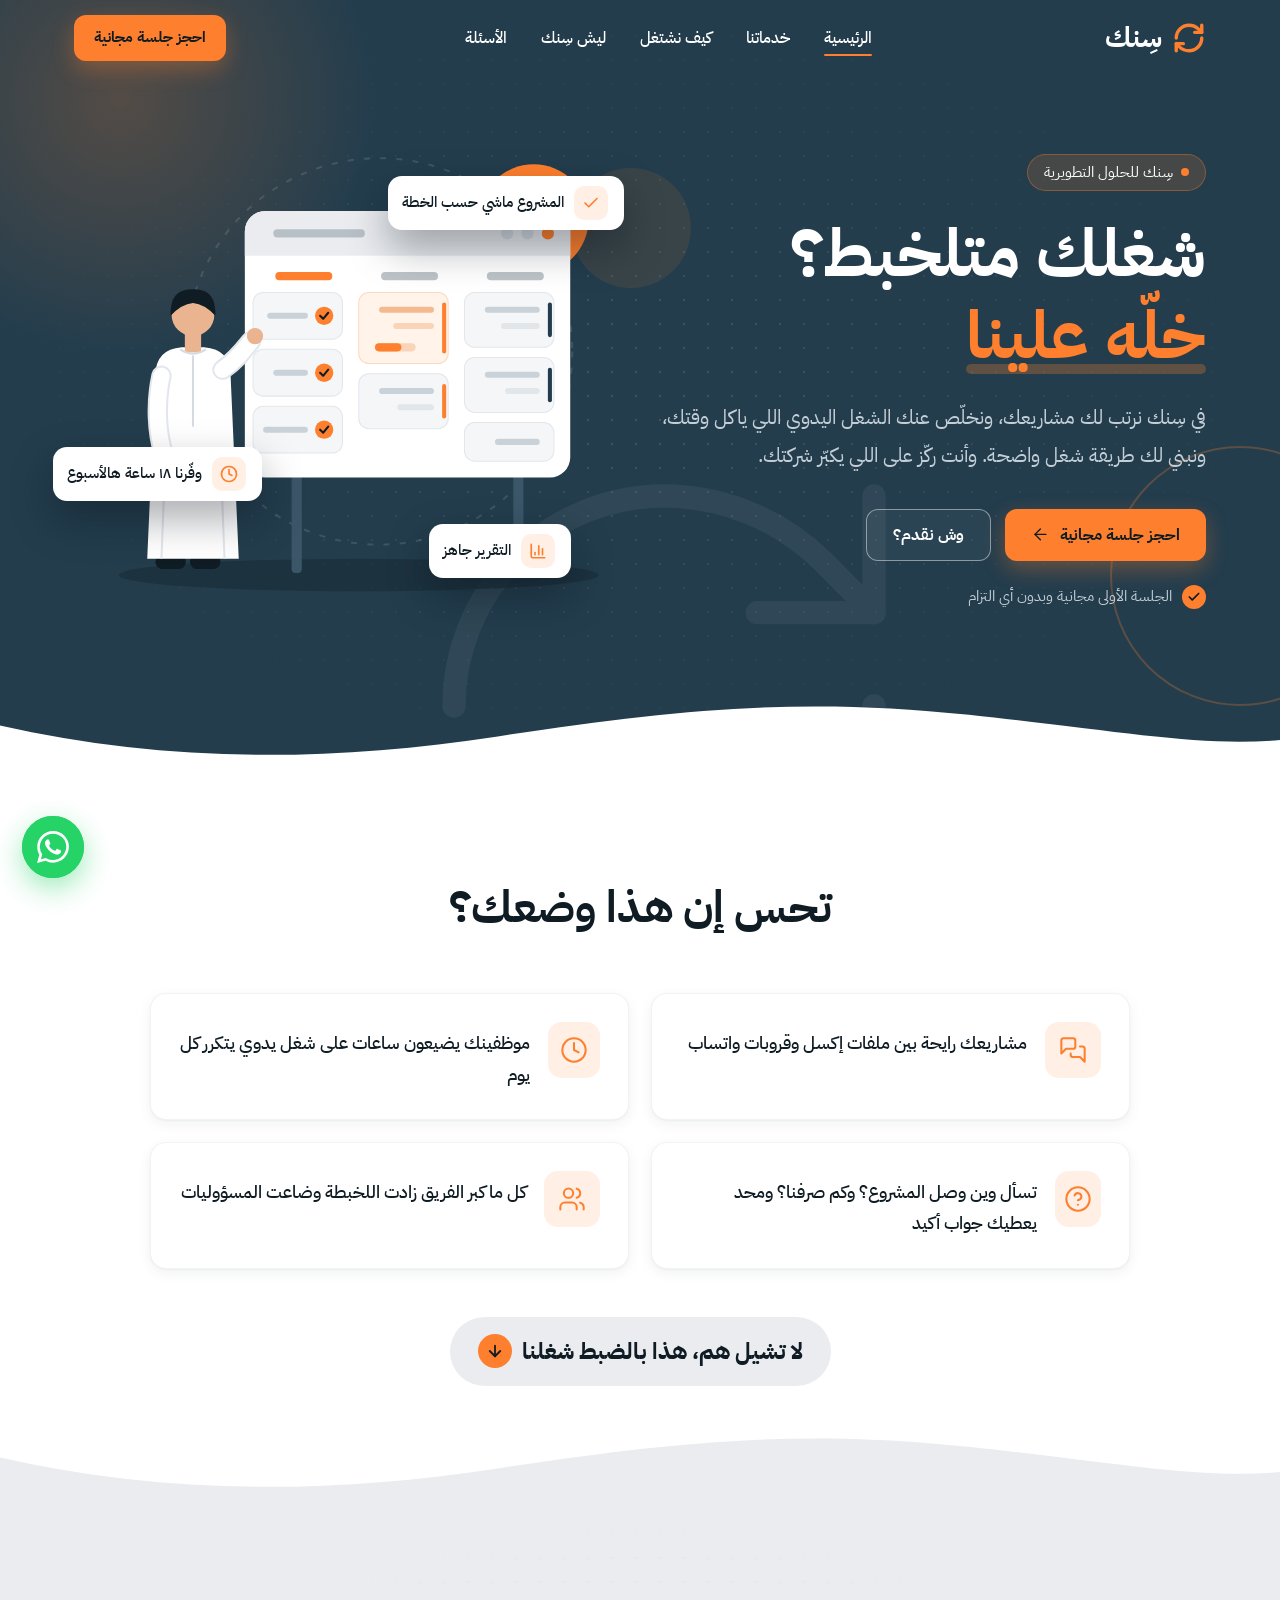
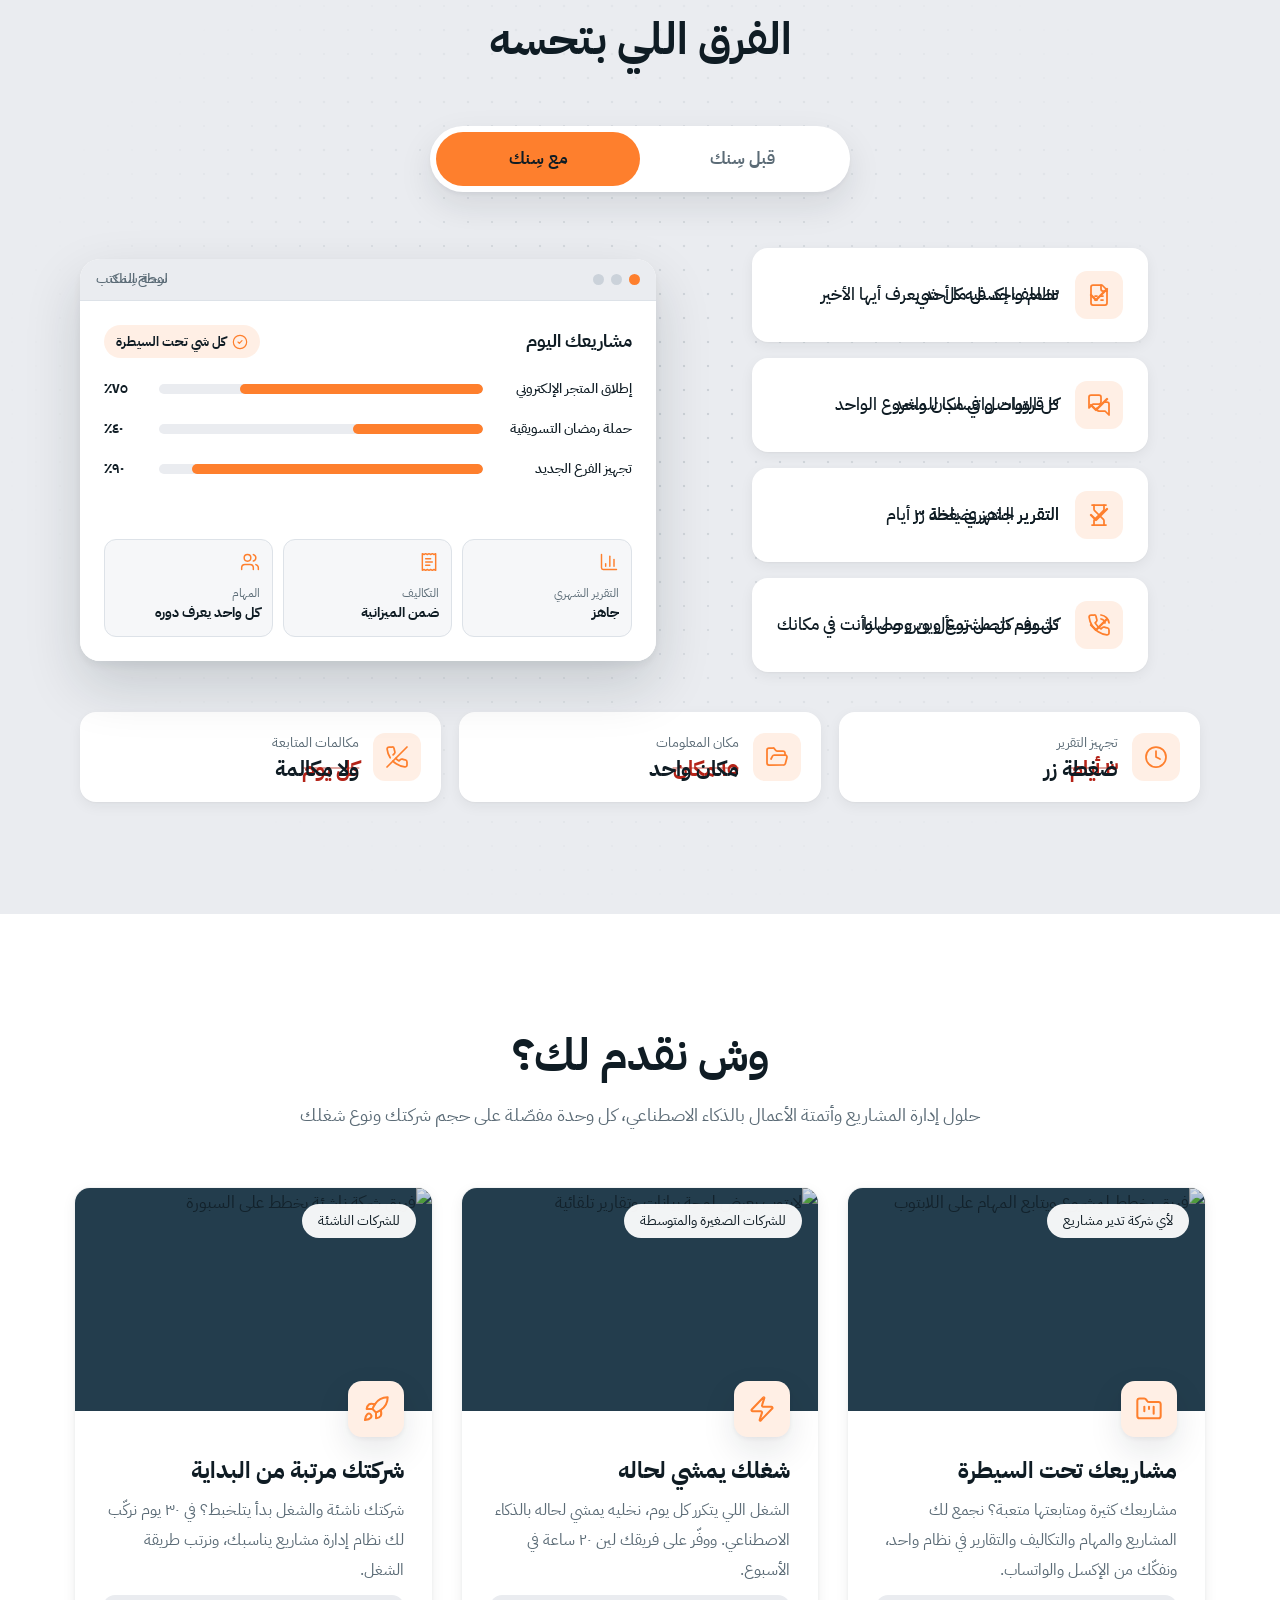
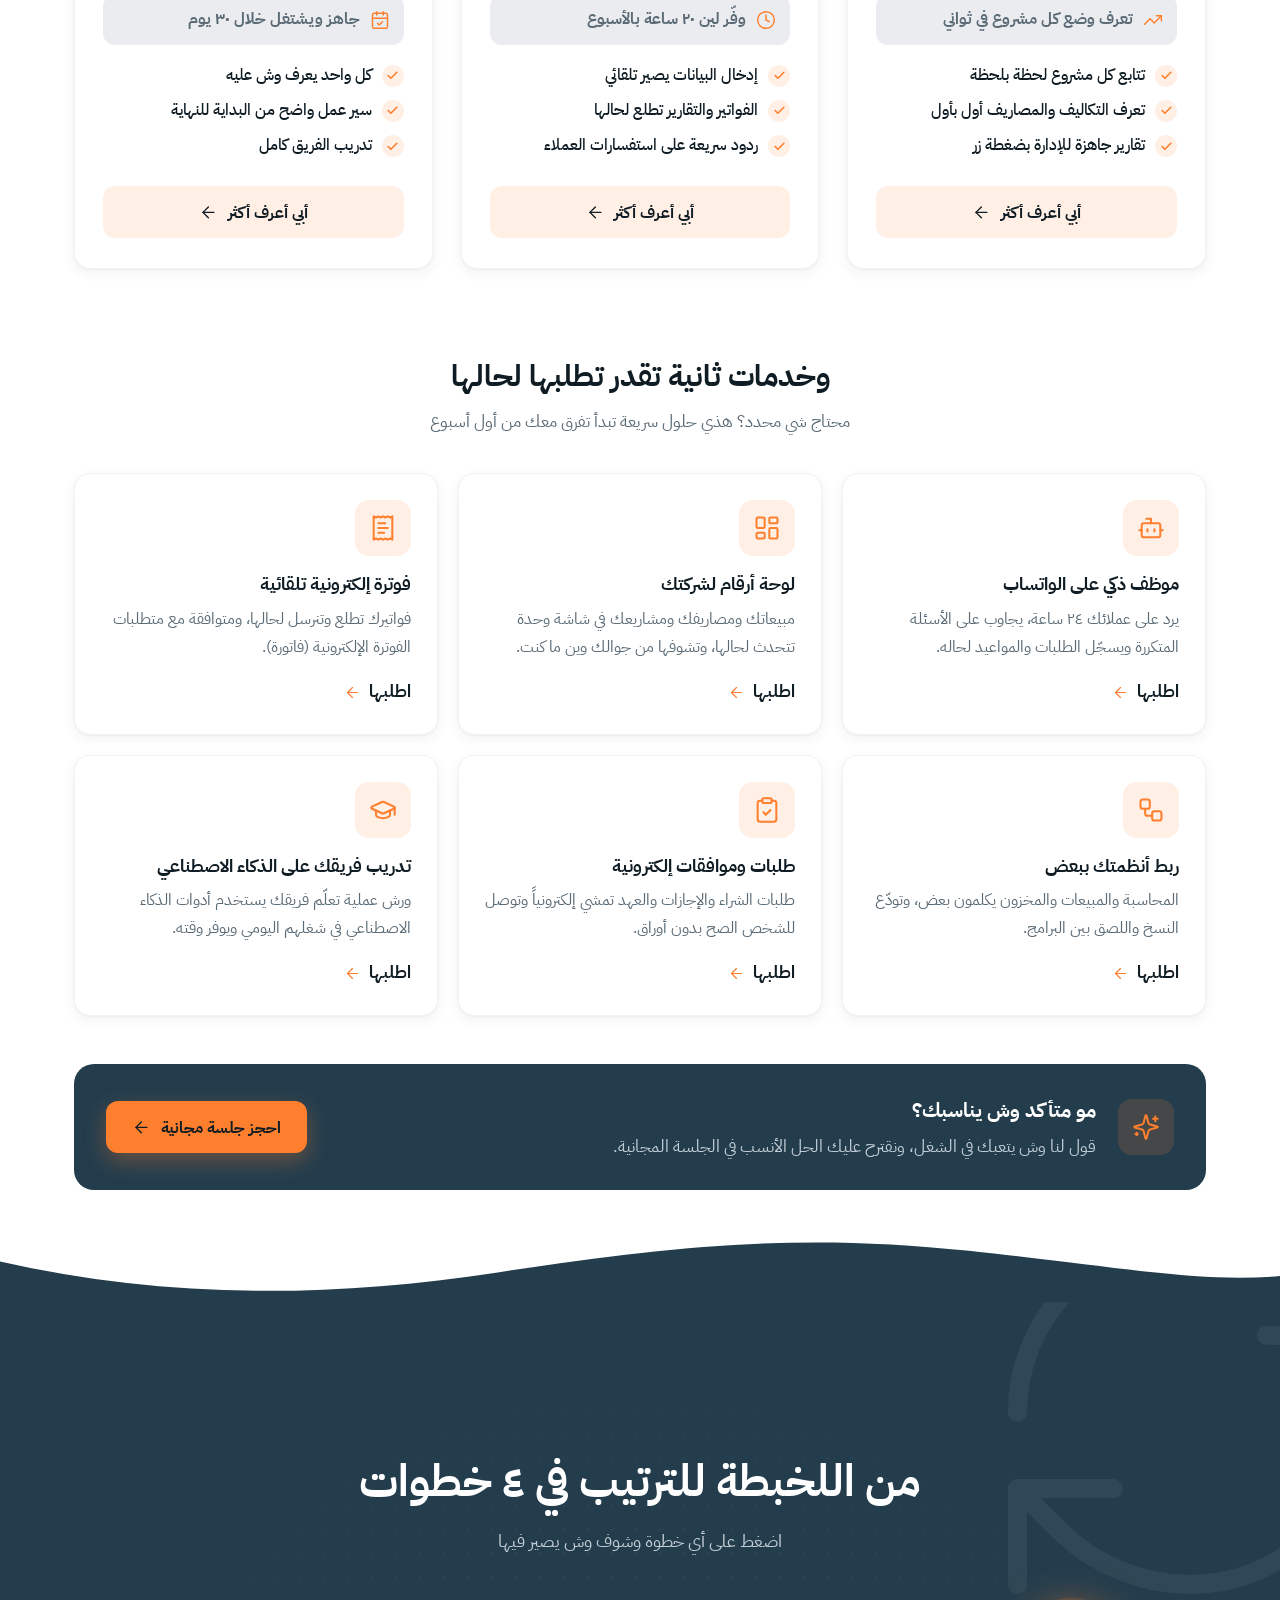
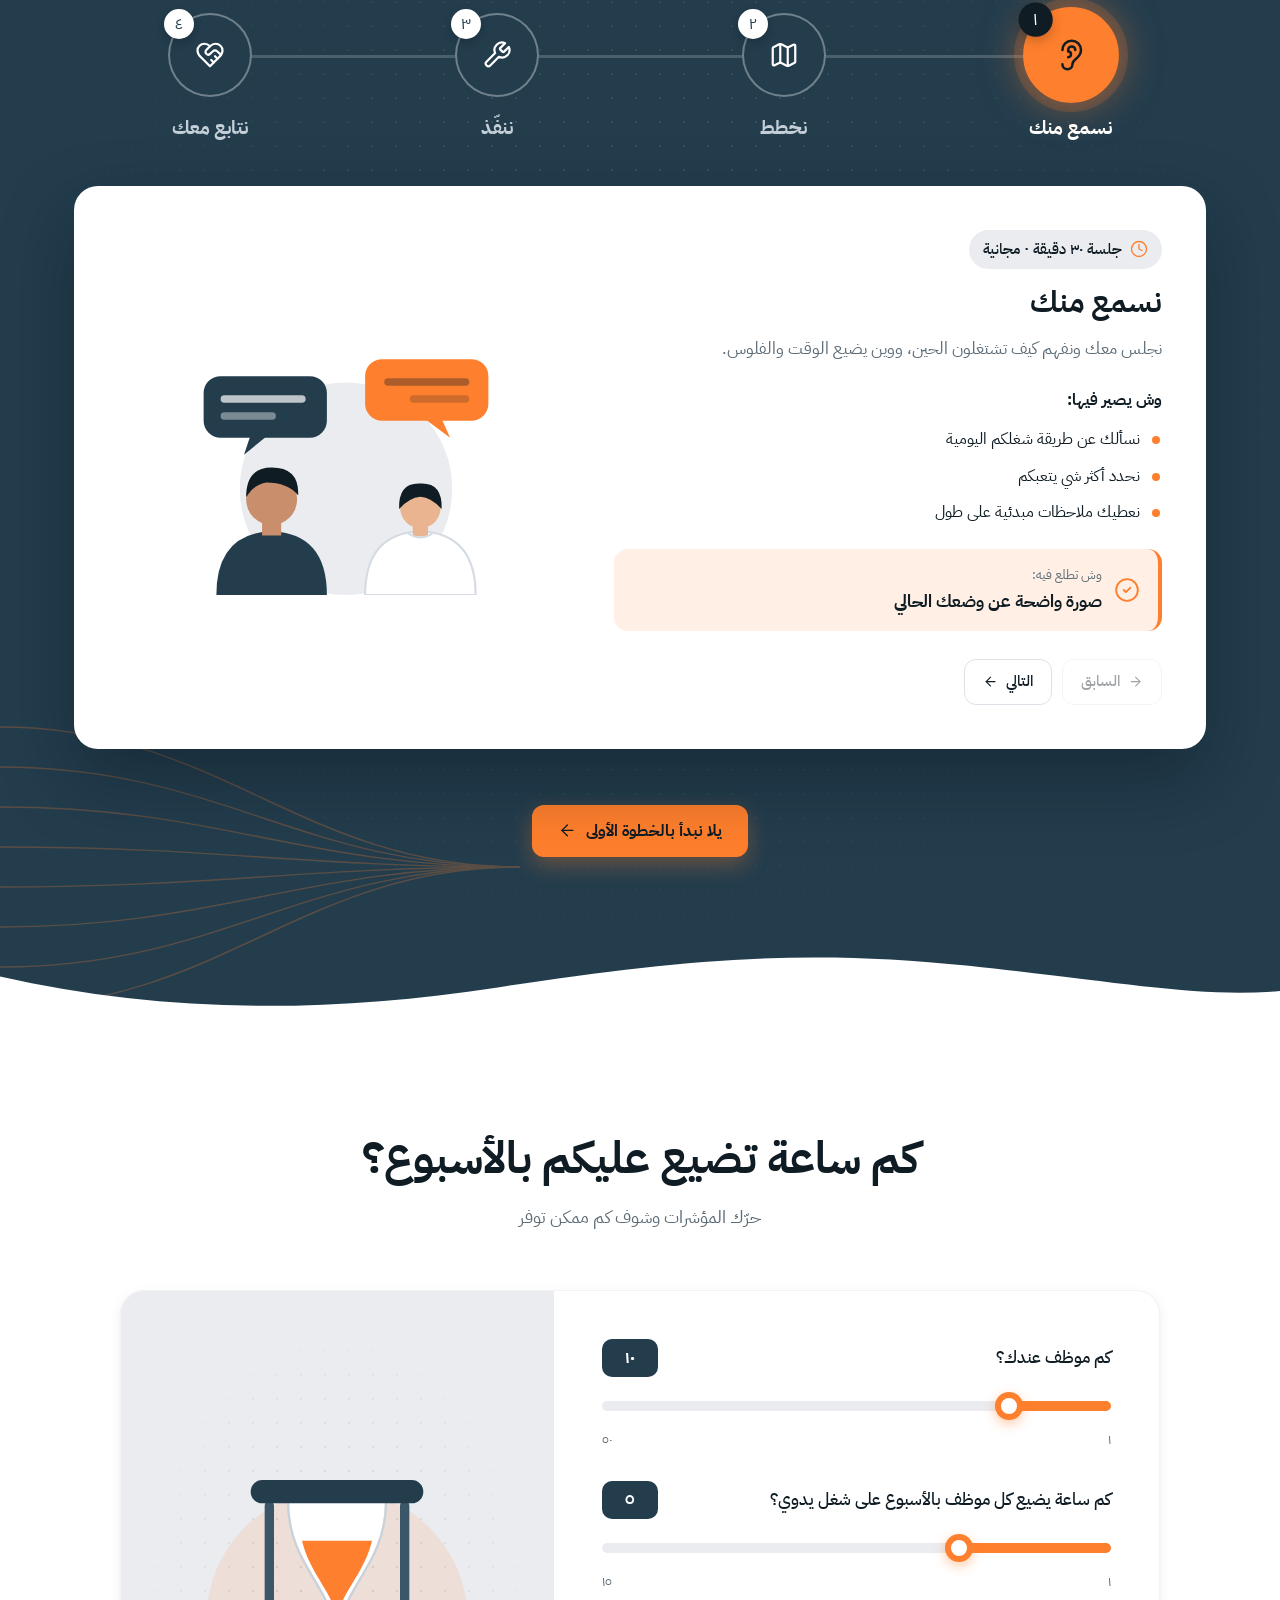
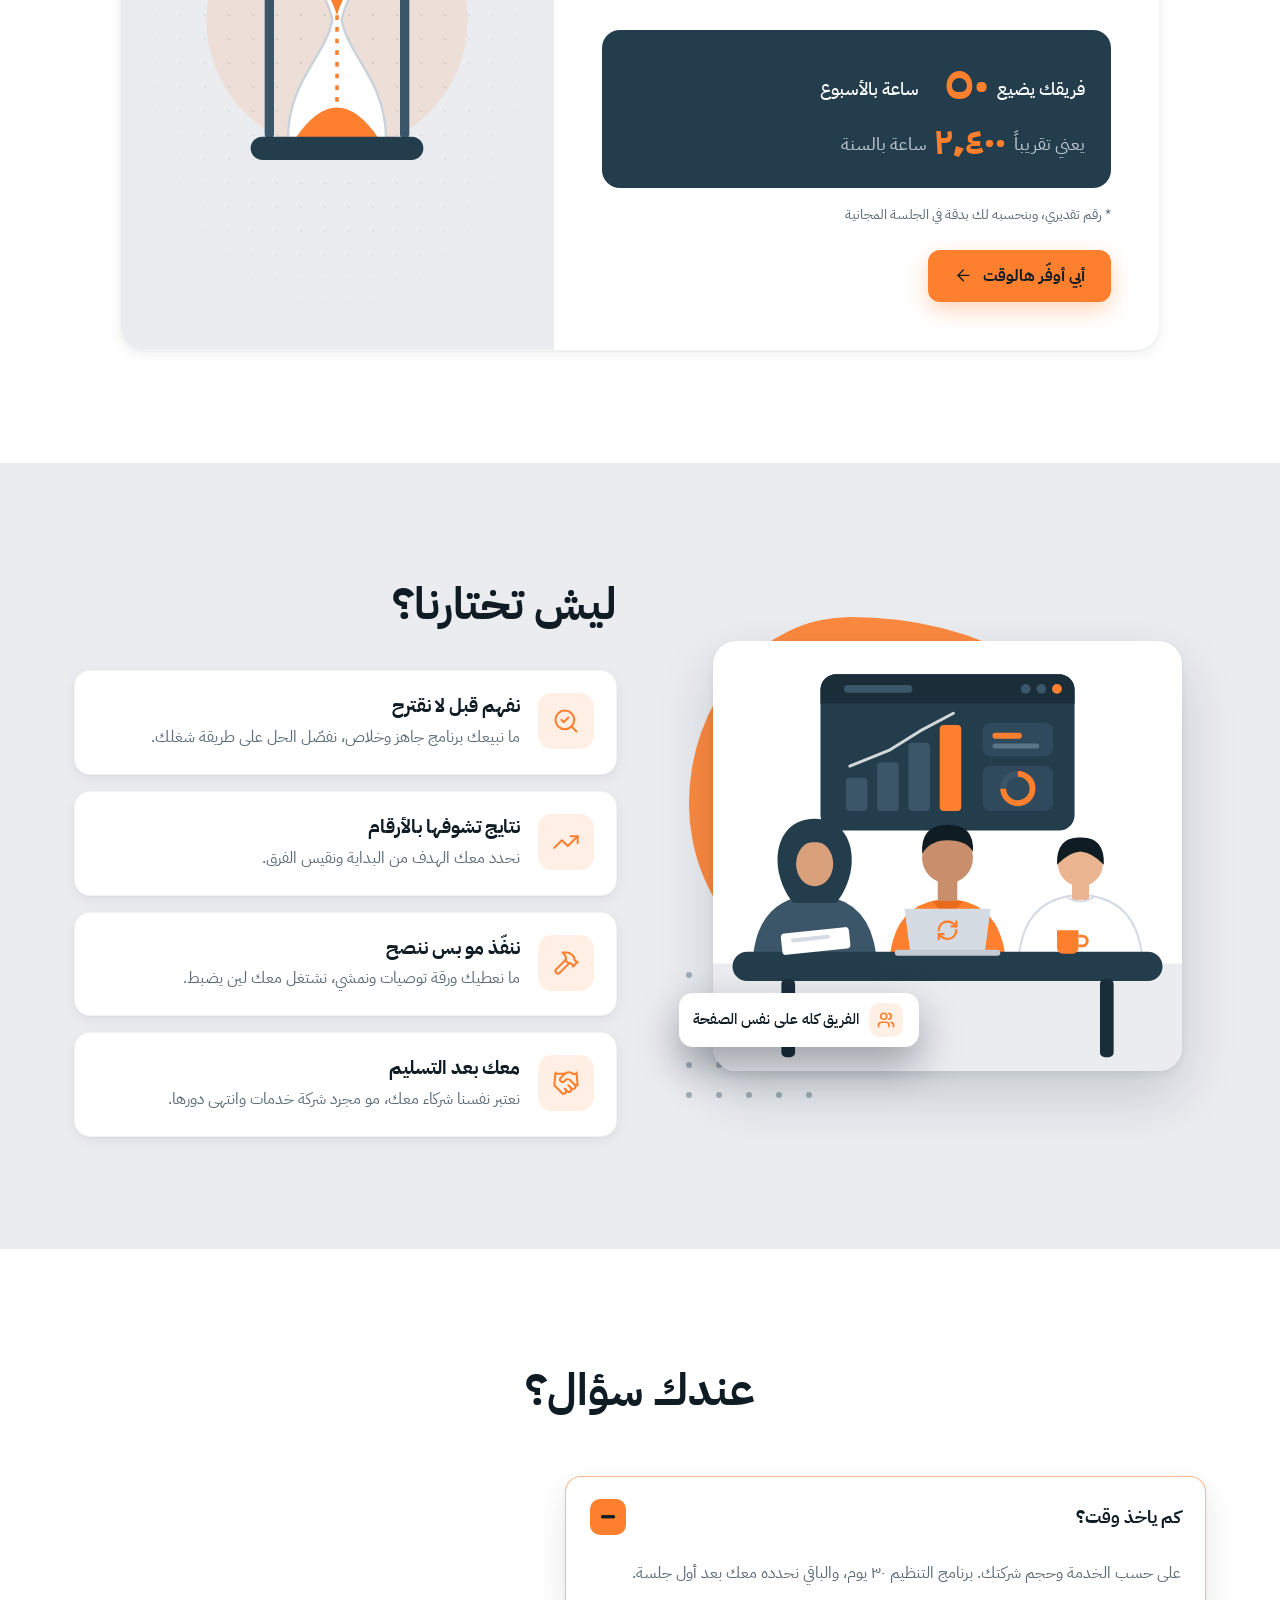
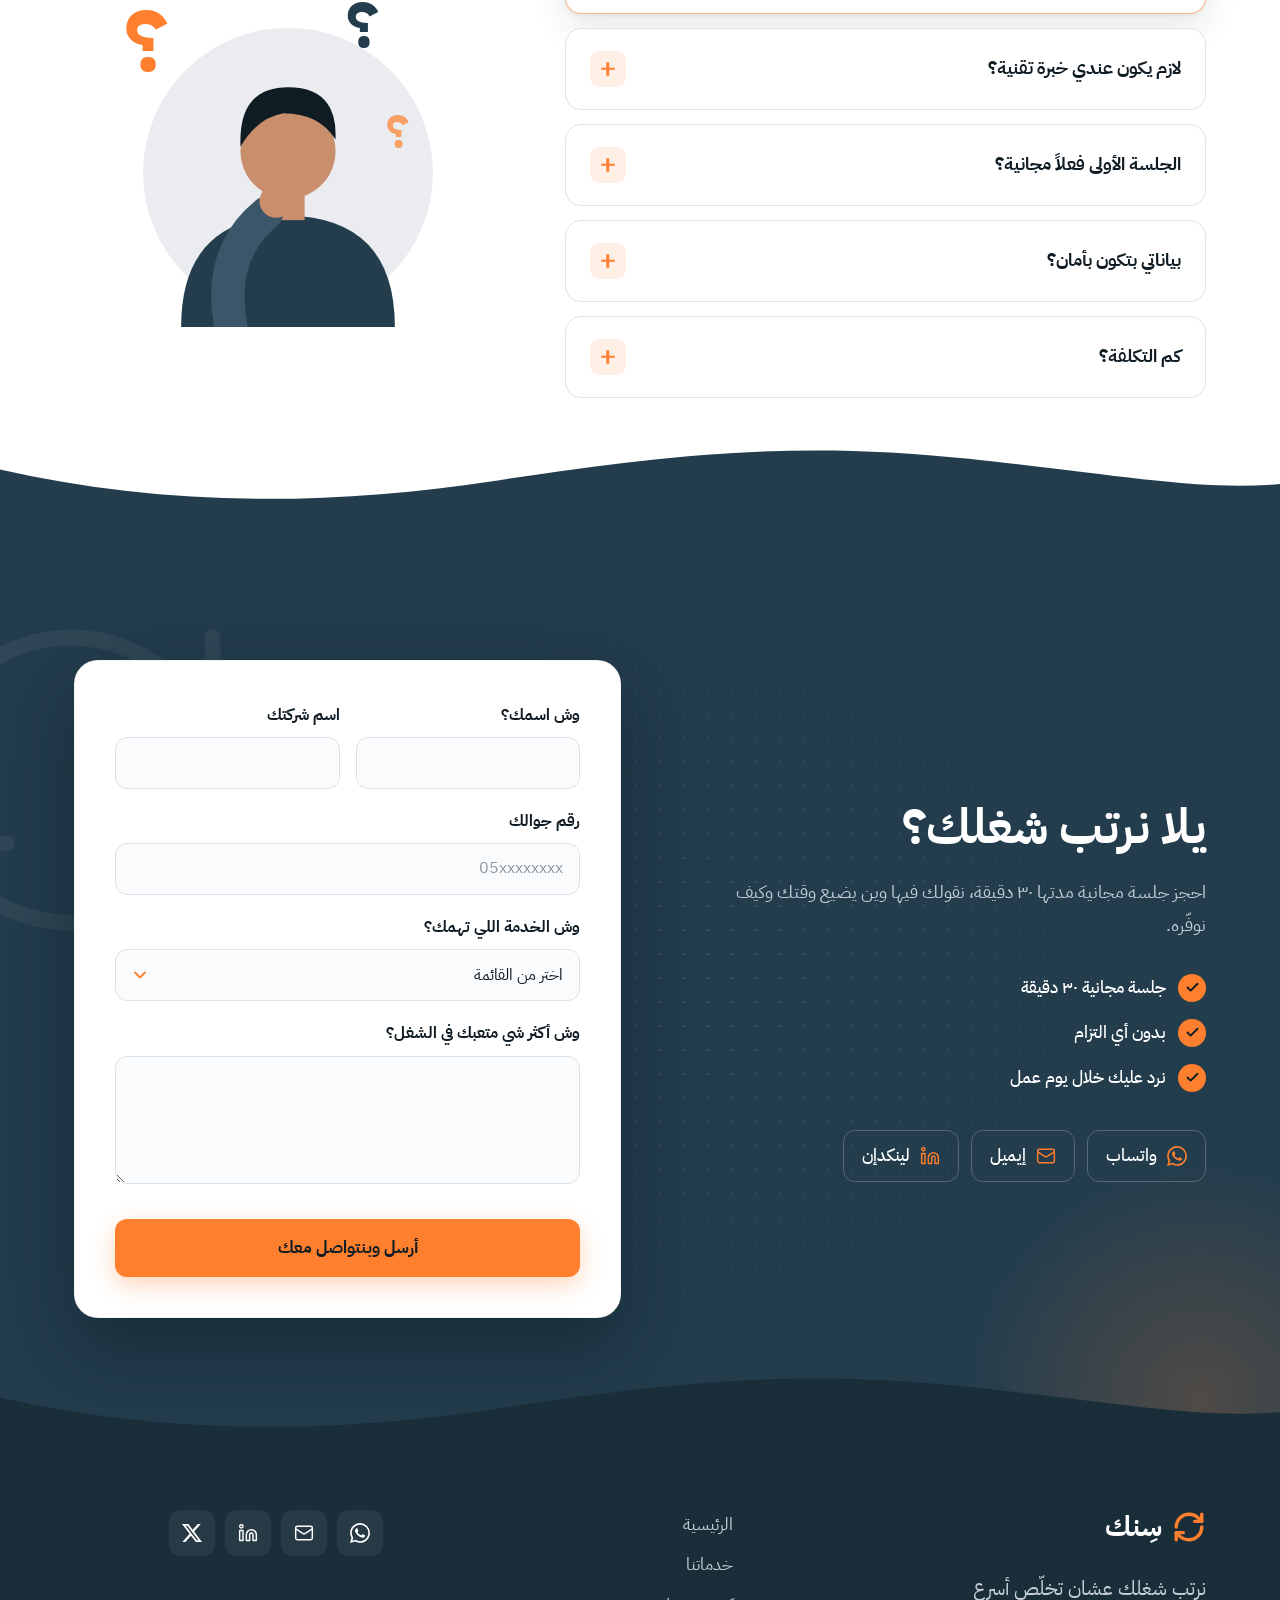
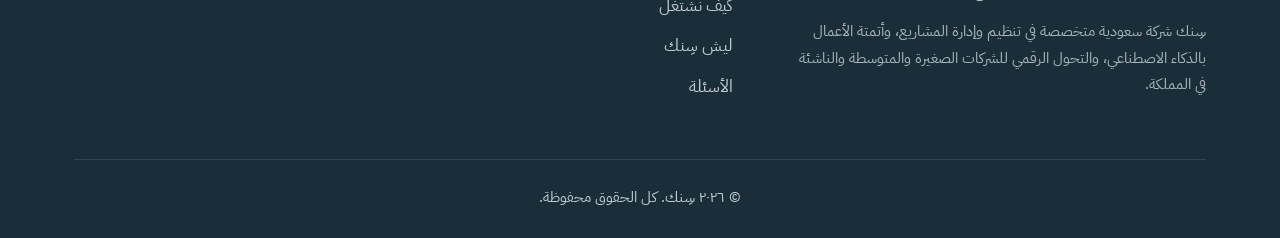
==== commit 26509b4b: "Performance: defer Google tag, CSS-only hero entrance, pause offscreen SVG animations Lighthouse mob" ====
--- a/index.html
+++ b/index.html
@@ -2,13 +2,24 @@
 <html lang="ar" dir="rtl">
 <head>
   <!-- Google tag (gtag.js) -->
-  <script async src="https://www.googletagmanager.com/gtag/js?id=G-H048XLH4CG"></script>
   <script>
     window.dataLayer = window.dataLayer || [];
     function gtag(){dataLayer.push(arguments);}
     gtag('js', new Date());
 
     gtag('config', 'G-H048XLH4CG');
+
+    // نحمّل سكربت قوقل بعد تحميل الصفحة عشان ما يبطّئها (الزيارات تنحسب عادي)
+    window.addEventListener('load', function () {
+      var load = function () {
+        var g = document.createElement('script');
+        g.async = true;
+        g.src = 'https://www.googletagmanager.com/gtag/js?id=G-H048XLH4CG';
+        document.head.appendChild(g);
+      };
+      if ('requestIdleCallback' in window) requestIdleCallback(load, { timeout: 2500 });
+      else setTimeout(load, 1200);
+    });
   </script>
   <meta charset="utf-8">
   <meta name="viewport" content="width=device-width, initial-scale=1">
@@ -47,7 +58,7 @@
   <link rel="preconnect" href="https://fonts.gstatic.com" crossorigin>
   <link rel="preconnect" href="https://images.unsplash.com" crossorigin>
   <link rel="stylesheet" href="https://fonts.googleapis.com/css2?family=IBM+Plex+Sans+Arabic:wght@400;500;700&display=swap">
-  <link rel="stylesheet" href="css/style.css?v=3">
+  <link rel="stylesheet" href="css/style.css?v=4">
   <script type="application/ld+json">
   {
     "@context": "https://schema.org",
@@ -406,20 +417,20 @@
 
       <div class="container hero-grid">
         <div class="hero-text">
-          <span class="badge" data-reveal><span class="dot"></span>سِنك للحلول التطويرية</span>
-          <h1 data-reveal style="--d:1">شغلك متلخبط؟ <span class="hl">خلّه علينا</span></h1>
-          <p class="hero-lead" data-reveal style="--d:2">في سِنك نرتب لك مشاريعك، ونخلّص عنك الشغل اليدوي اللي ياكل وقتك، ونبني لك طريقة شغل واضحة. وأنت ركّز على اللي يكبّر شركتك.</p>
-          <div class="hero-actions" data-reveal style="--d:3">
+          <span class="badge hero-in"><span class="dot"></span>سِنك للحلول التطويرية</span>
+          <h1 class="hero-in" style="--d:1">شغلك متلخبط؟ <span class="hl">خلّه علينا</span></h1>
+          <p class="hero-lead hero-in" style="--d:2">في سِنك نرتب لك مشاريعك، ونخلّص عنك الشغل اليدوي اللي ياكل وقتك، ونبني لك طريقة شغل واضحة. وأنت ركّز على اللي يكبّر شركتك.</p>
+          <div class="hero-actions hero-in" style="--d:3">
             <a href="#contact" class="btn btn-primary">احجز جلسة مجانية <svg class="ico arrow" aria-hidden="true"><use href="#i-arrow-left"/></svg></a>
             <a href="#services" class="btn btn-ghost">وش نقدم؟</a>
           </div>
-          <p class="hero-note" data-reveal style="--d:4">
+          <p class="hero-note hero-in" style="--d:4">
             <span class="check" aria-hidden="true"><svg class="ico"><use href="#i-check"/></svg></span>
             الجلسة الأولى مجانية وبدون أي التزام
           </p>
         </div>
 
-        <div class="hero-art" data-reveal style="--d:2">
+        <div class="hero-art hero-in" style="--d:2">
           <svg viewBox="0 0 520 460" role="img" aria-label="رسمة لشخص قدامه لوحة مهام مرتبة">
             <circle cx="452" cy="70" r="54" fill="#FE7F2D"/>
             <circle cx="300" cy="200" r="190" fill="none" stroke="#fff" stroke-opacity=".12" stroke-width="2" stroke-dasharray="6 10"/>
@@ -750,7 +761,7 @@
     </section>
 
     <!-- 【5】 كيف نشتغل -->
-    <section class="section bg-navy process" id="process">
+    <section data-anim class="section bg-navy process" id="process">
       <div class="dots dots-light" aria-hidden="true"></div>
       <div class="sync-motif" aria-hidden="true"><svg class="ico"><use href="#i-sync"/></svg></div>
       <svg class="converge" viewBox="0 0 520 300" aria-hidden="true"><use href="#converge"/></svg>
@@ -987,7 +998,7 @@
     </section>
 
     <!-- 【6】 حاسبة الوقت -->
-    <section class="section bg-white calc" id="calculator">
+    <section data-anim class="section bg-white calc" id="calculator">
       <div class="container">
         <div class="section-head" data-reveal>
           <h2>كم ساعة تضيع عليكم بالأسبوع؟</h2>
@@ -1138,7 +1149,7 @@
     </section>
 
     <!-- 【8】 الأسئلة الشائعة -->
-    <section class="section bg-white" id="faq">
+    <section data-anim class="section bg-white" id="faq">
       <div class="container">
         <div class="section-head" data-reveal>
           <h2>عندك سؤال؟</h2>
@@ -1299,6 +1310,6 @@
     <span class="wa-tip" aria-hidden="true"><svg class="ico"><use href="#i-message-circle"/></svg>كلّمنا واتساب</span>
   </a>
 
-  <script src="js/main.js?v=3" defer></script>
+  <script src="js/main.js?v=4" defer></script>
 </body>
 </html>
--- a/css/style.css
+++ b/css/style.css
@@ -979,6 +979,20 @@
   .why-chip { left: 0; bottom: 24px; }
 }
 
+/* ---------- أداء: ظهور القسم الرئيسي بدون JavaScript ---------- */
+.hero-in { animation: hero-in .8s var(--ease) both; animation-delay: calc(var(--d, 0) * 90ms); }
+@keyframes hero-in { from { opacity: 0; transform: translateY(24px); } }
+
+/* ---------- أداء: حركات SVG تشتغل بس لما القسم ظاهر ---------- */
+[data-anim]:not(.is-visible) .spin,
+[data-anim]:not(.is-visible) .spin-rev,
+[data-anim]:not(.is-visible) .bob,
+[data-anim]:not(.is-visible) .dash-move,
+.step:not(.active) .spin,
+.step:not(.active) .spin-rev,
+.step:not(.active) .bob,
+.step:not(.active) .dash-move { animation-play-state: paused; }
+
 /* ==========================================================
    تقليل الحركة
    ========================================================== */
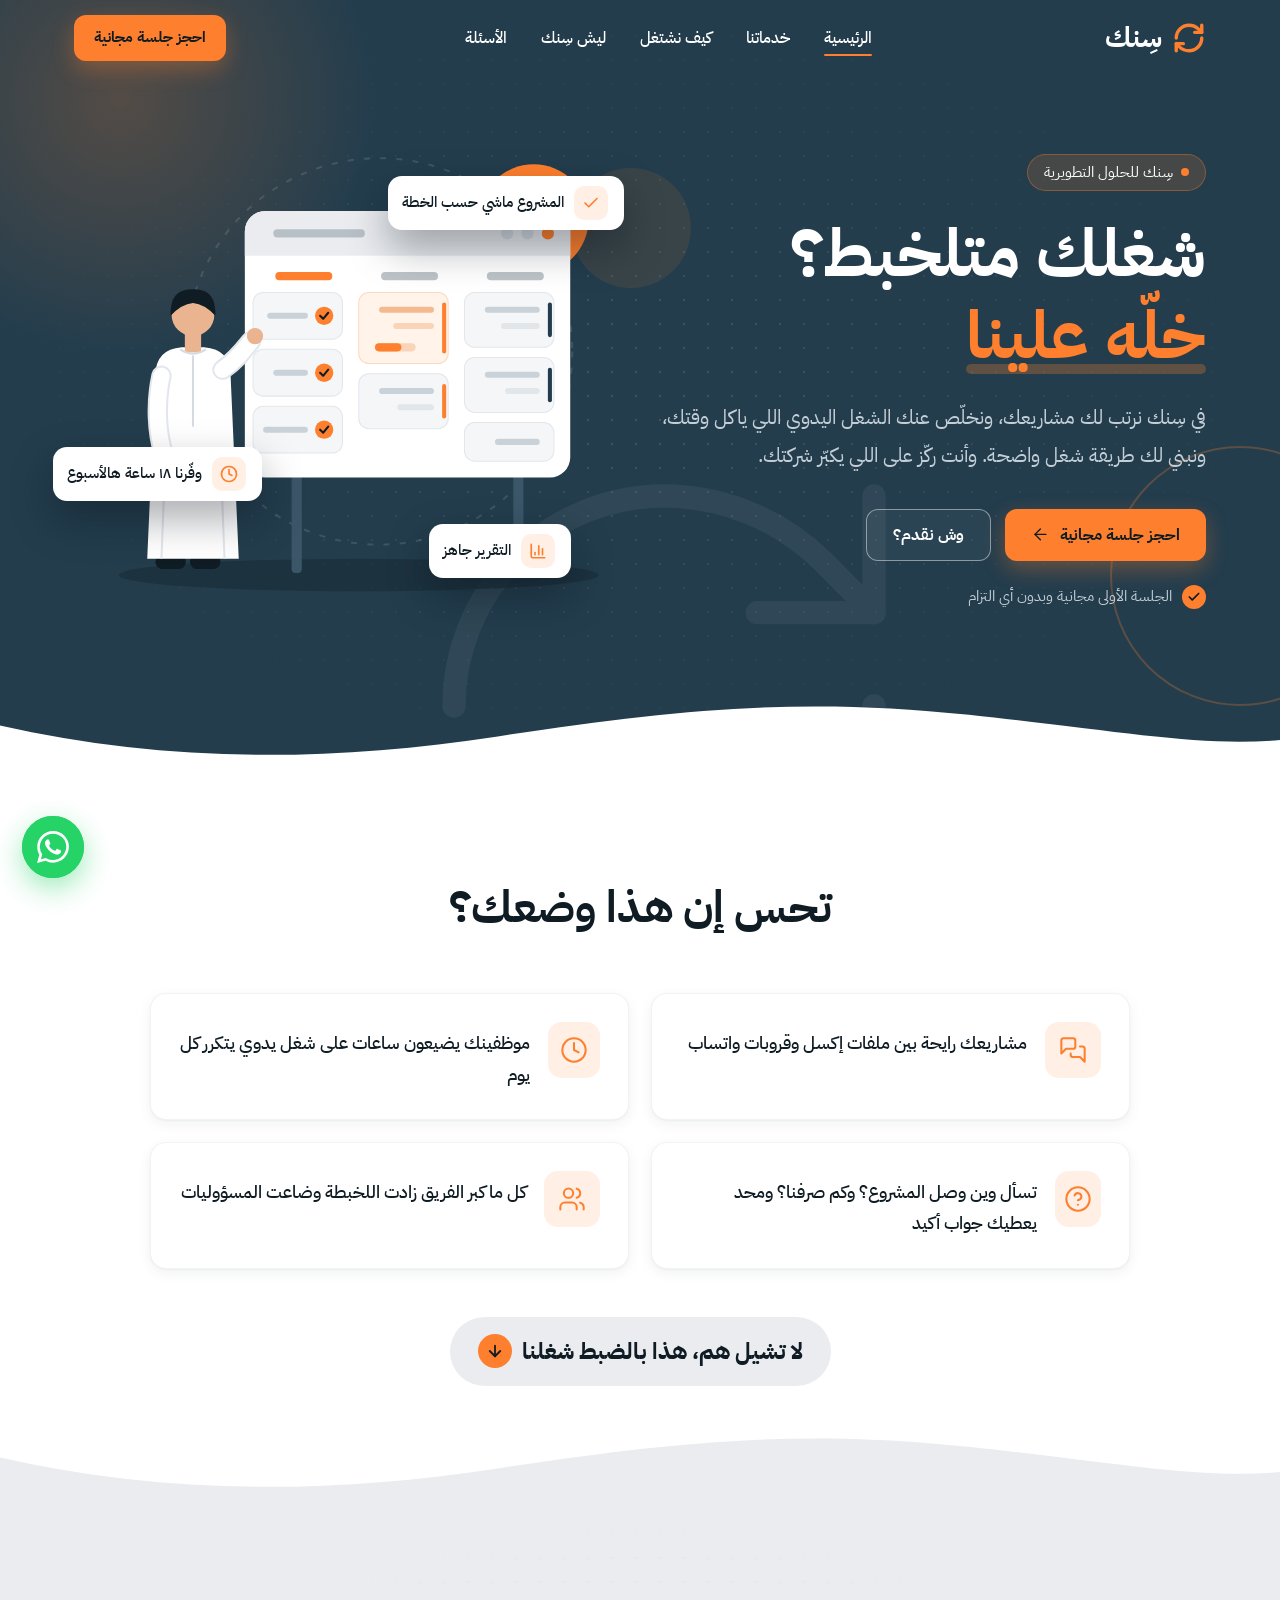
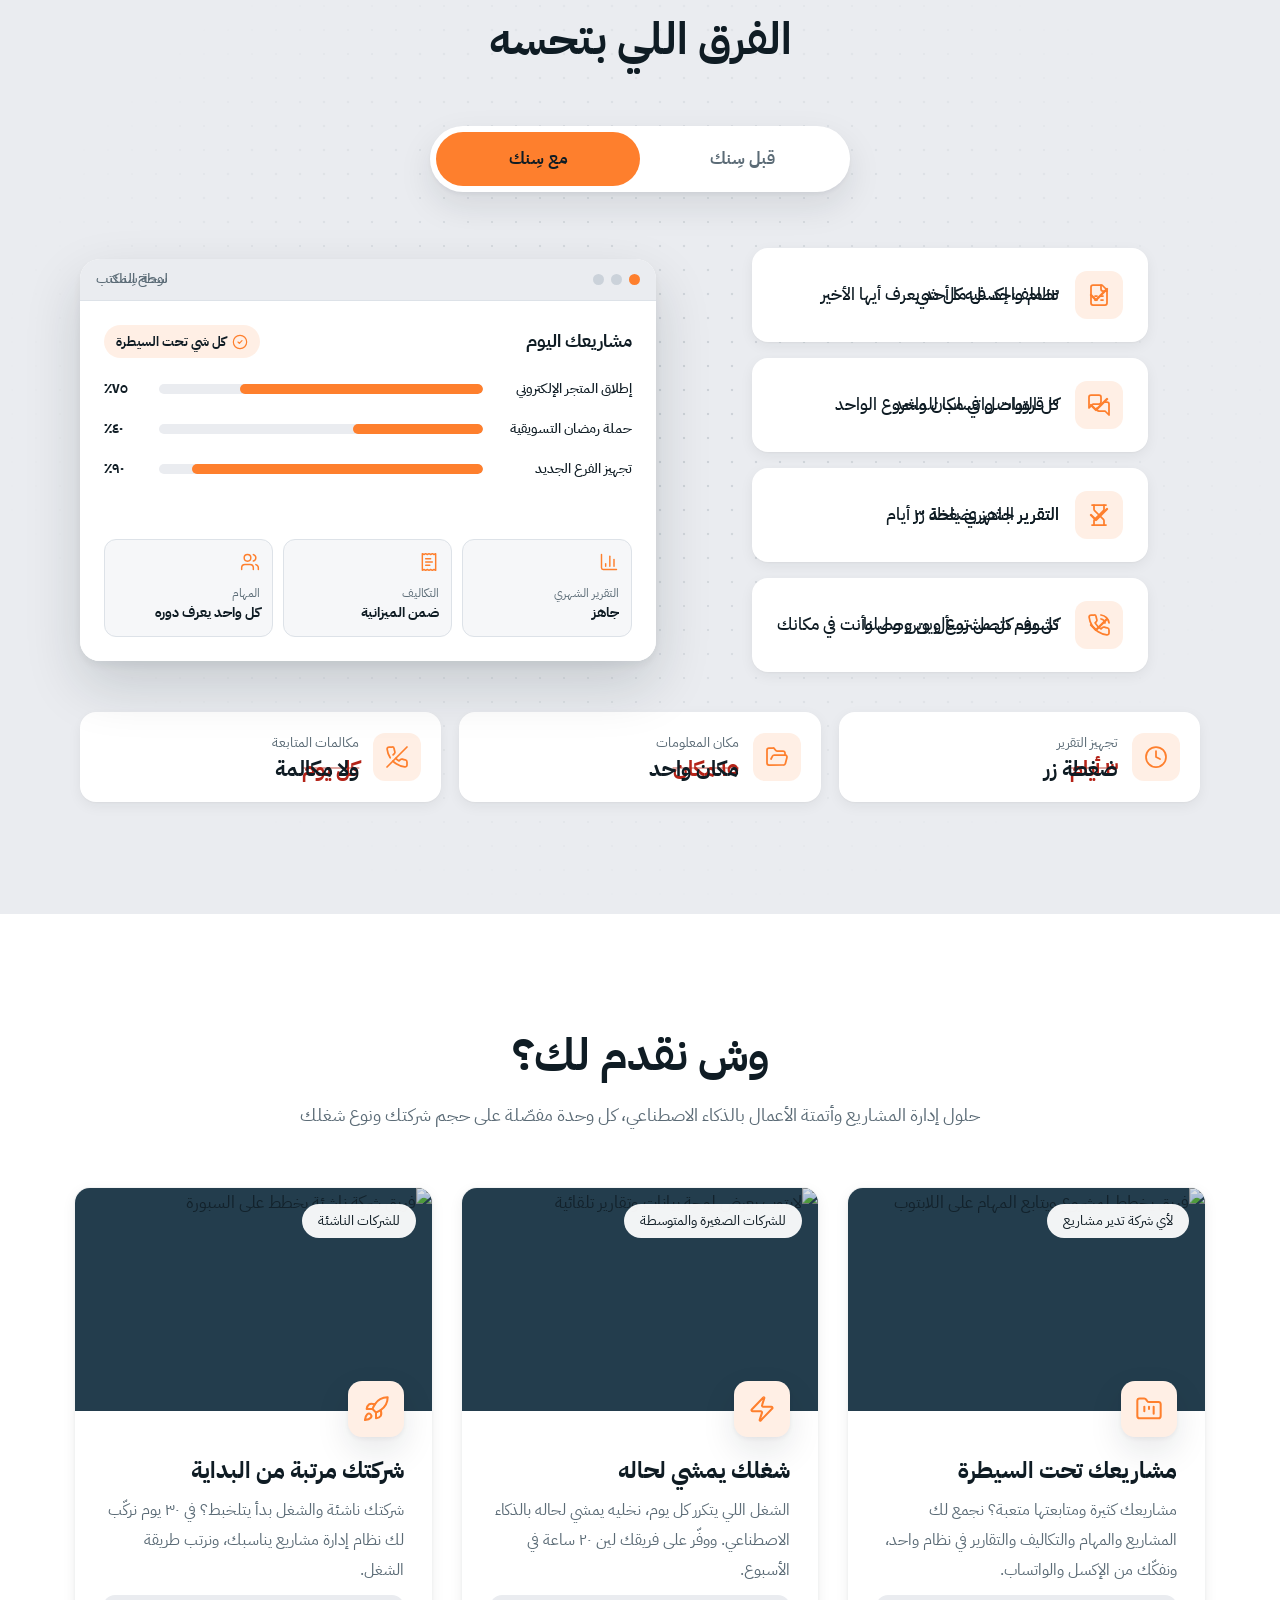
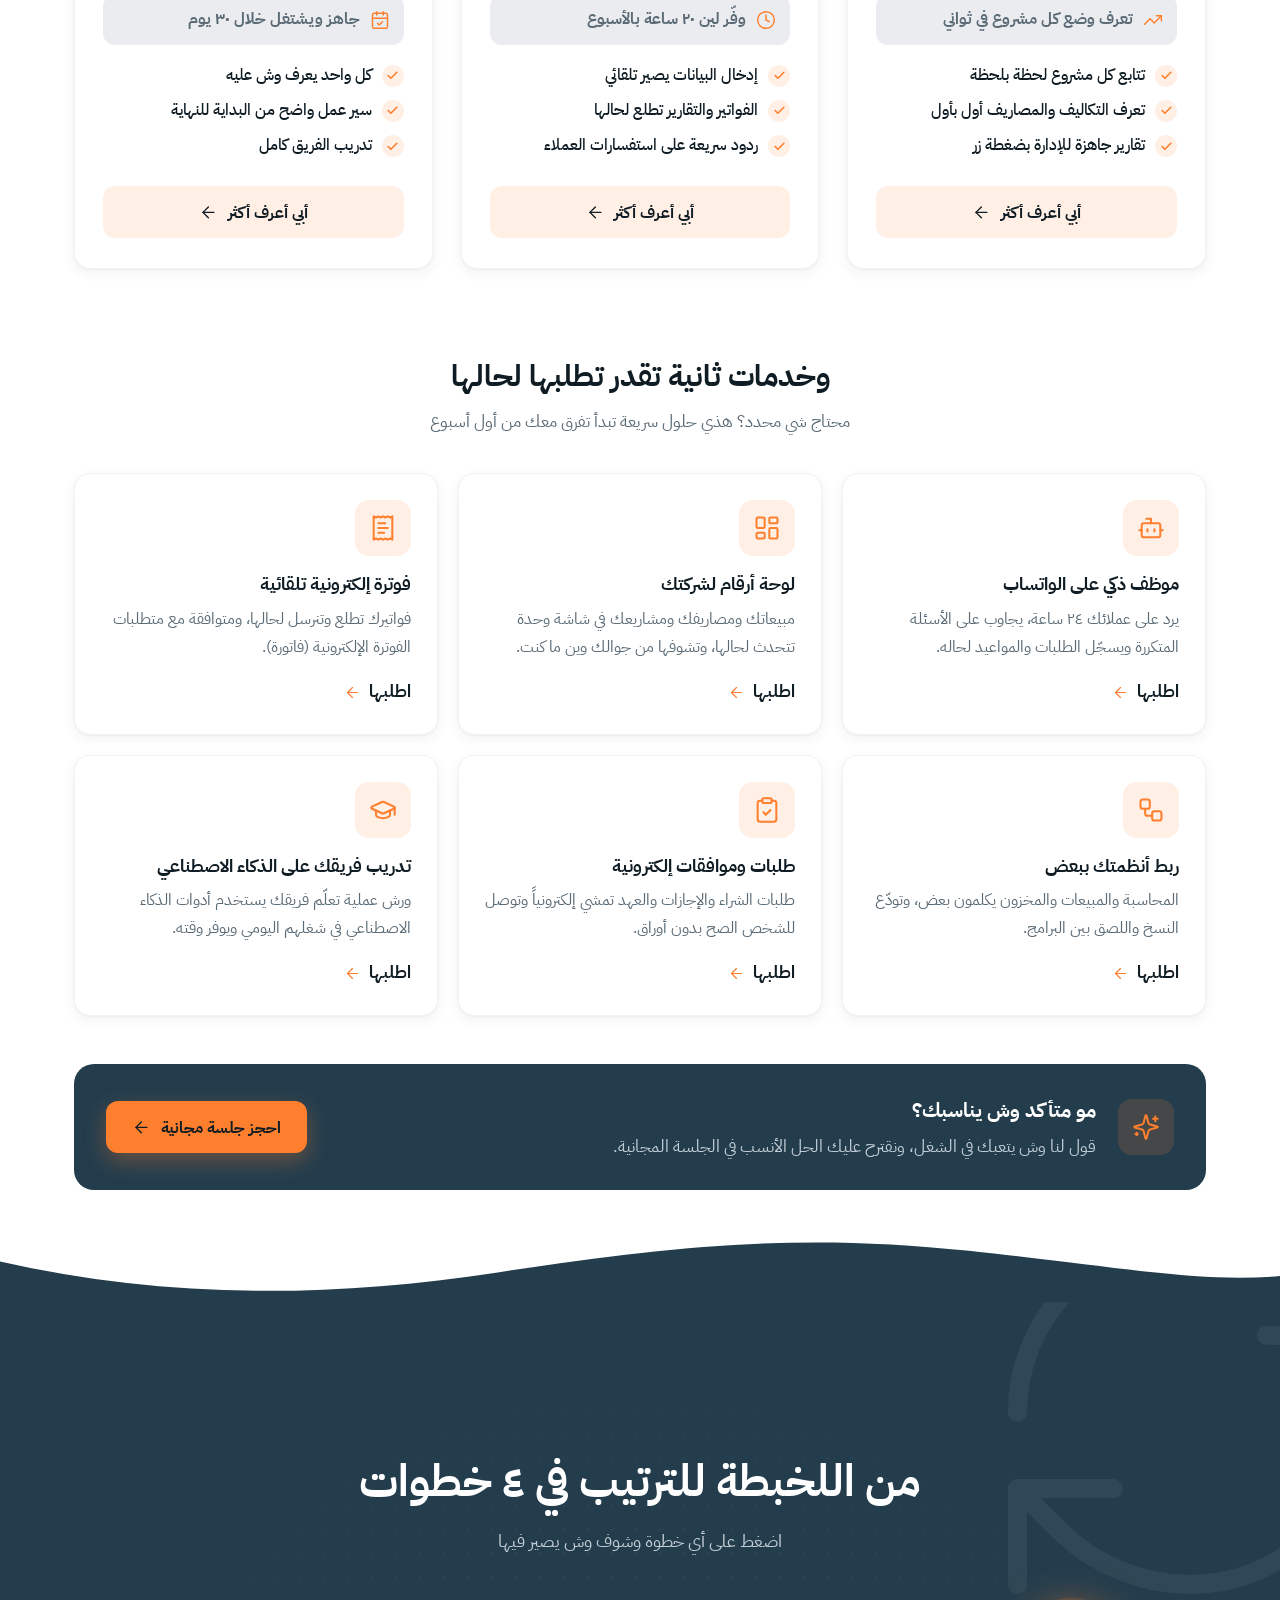
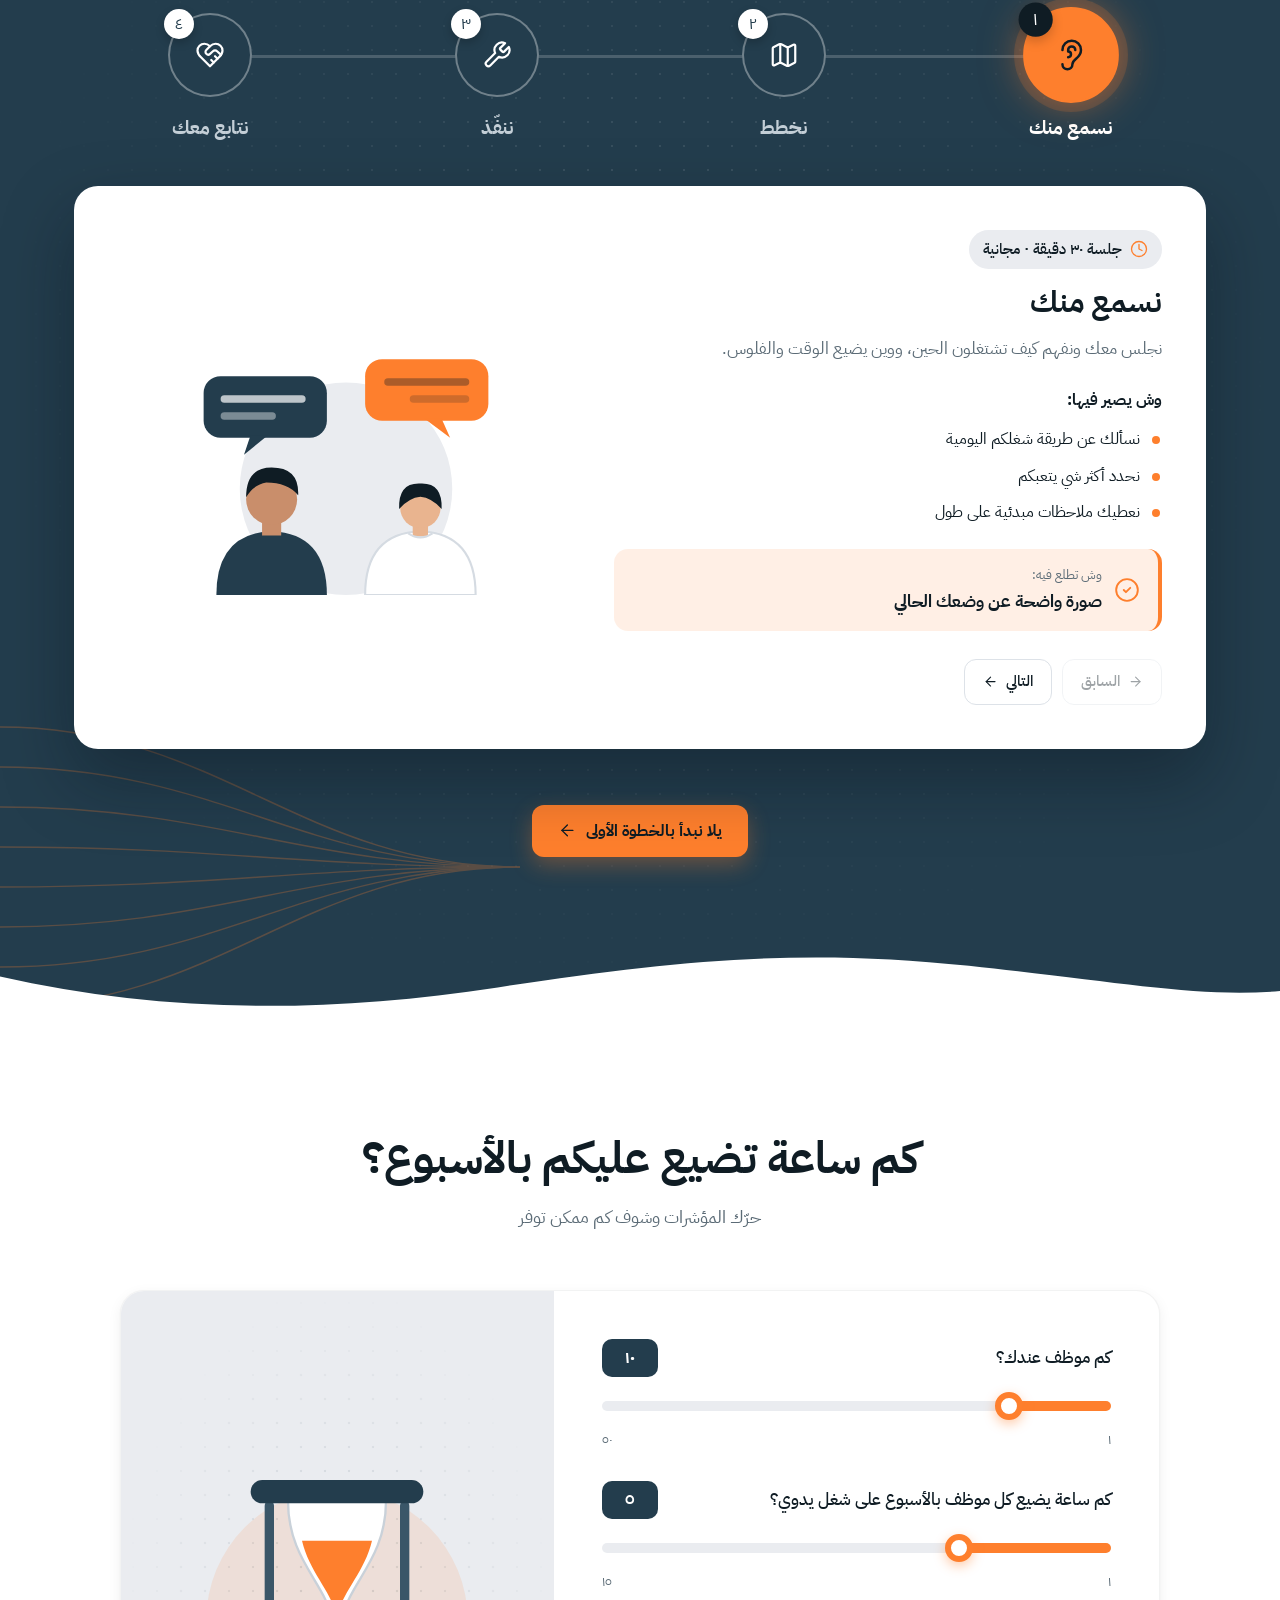
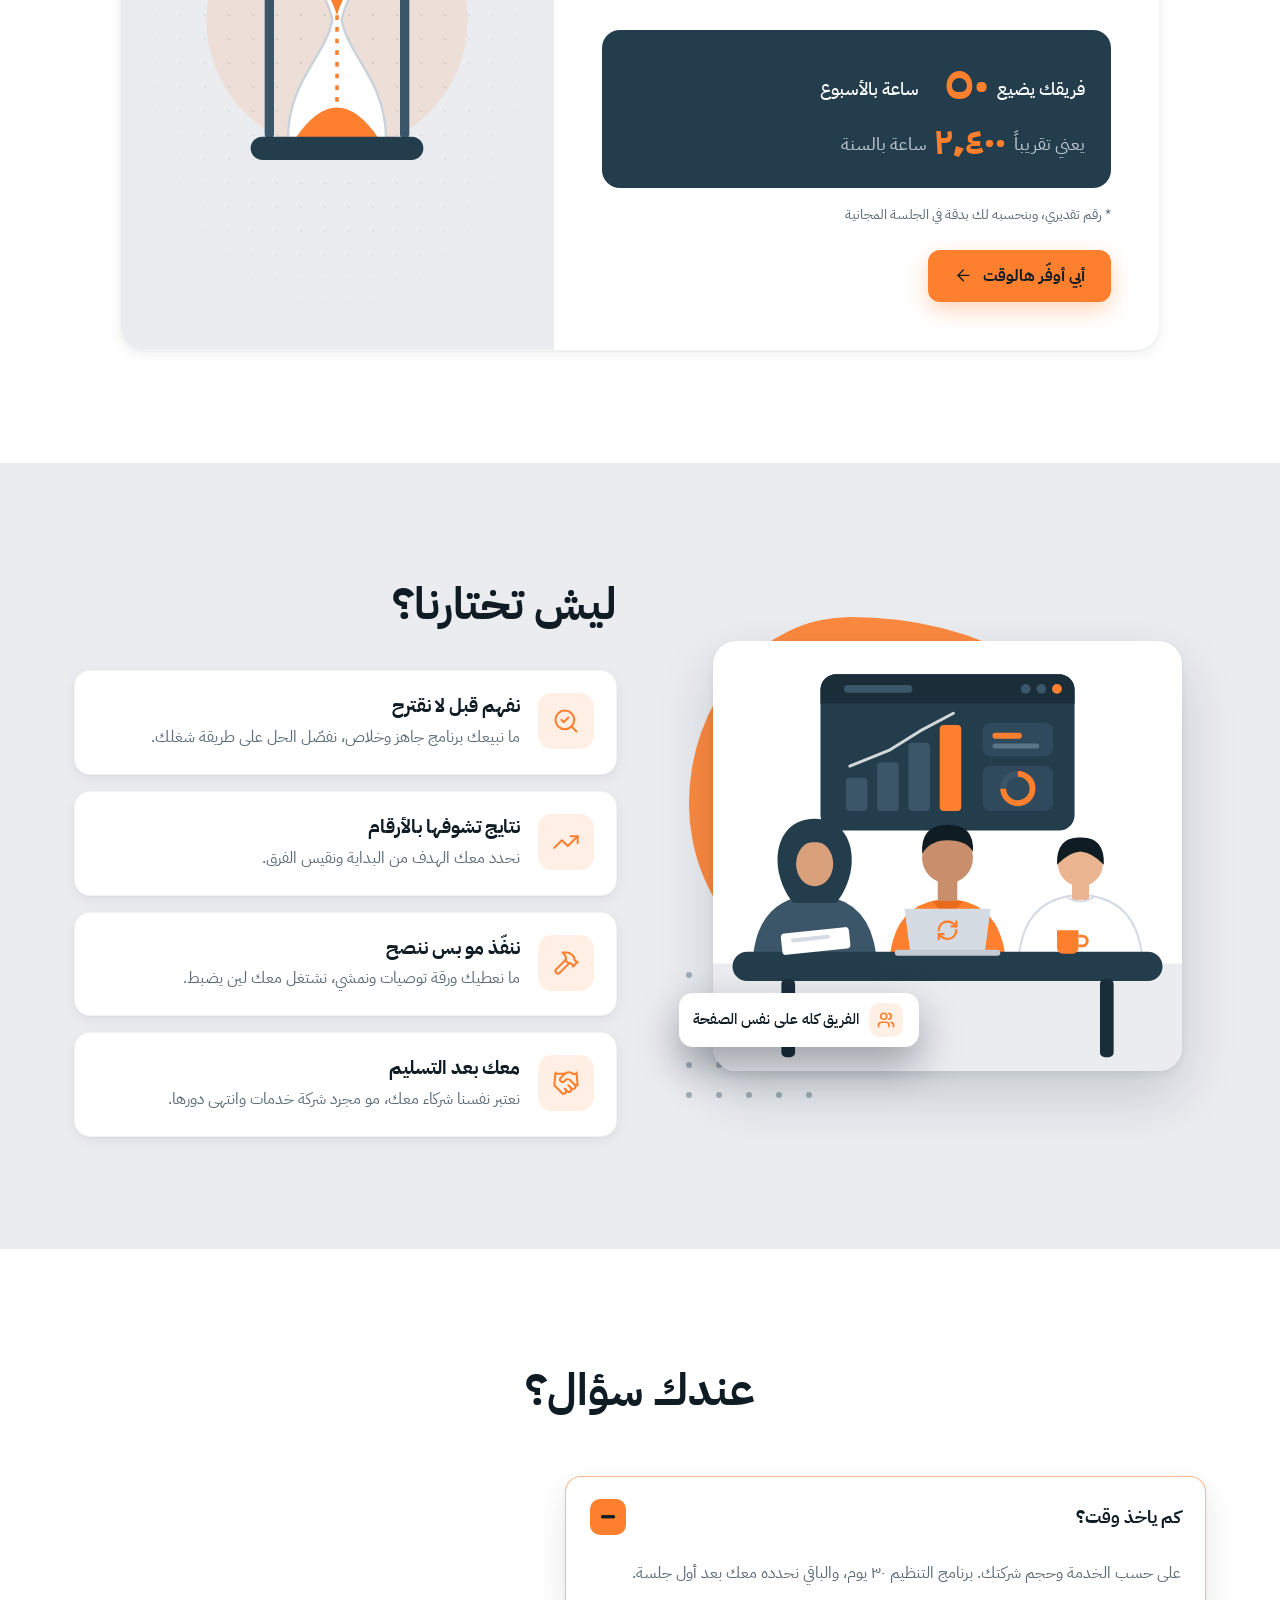
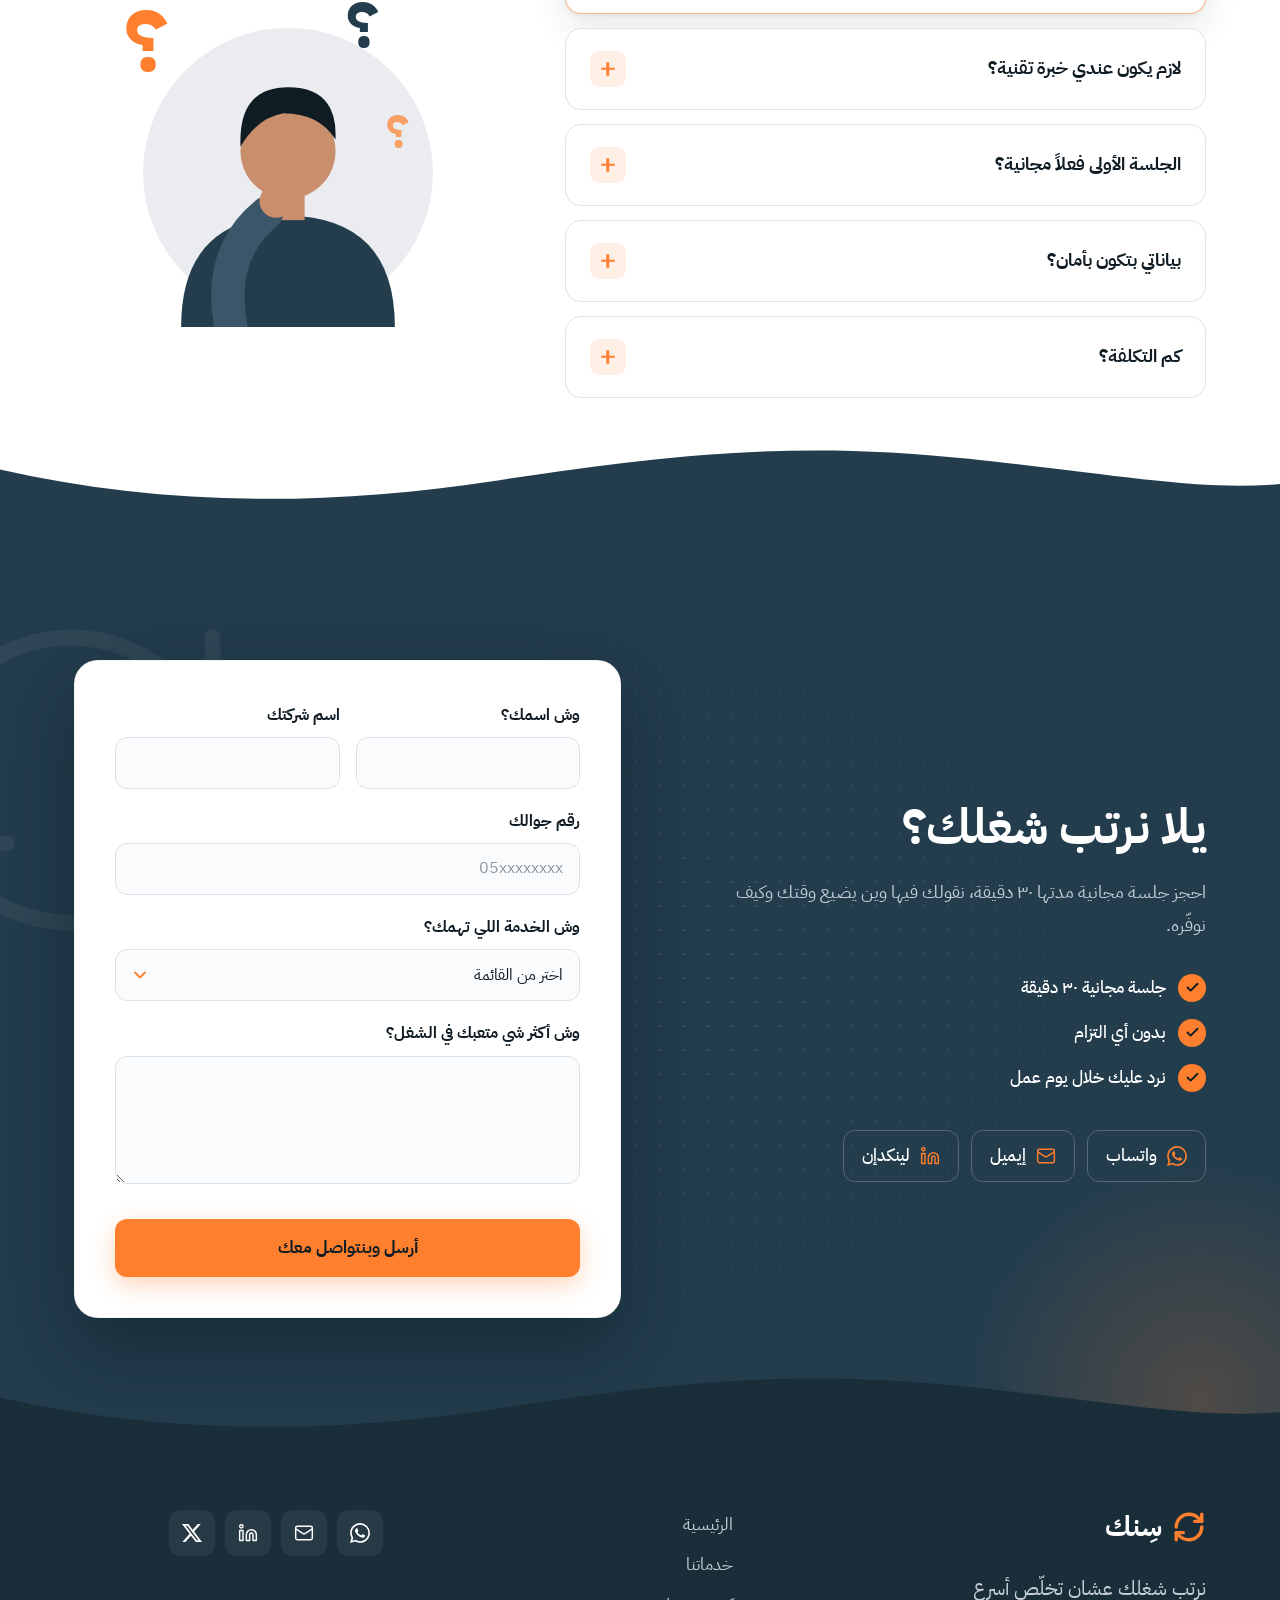
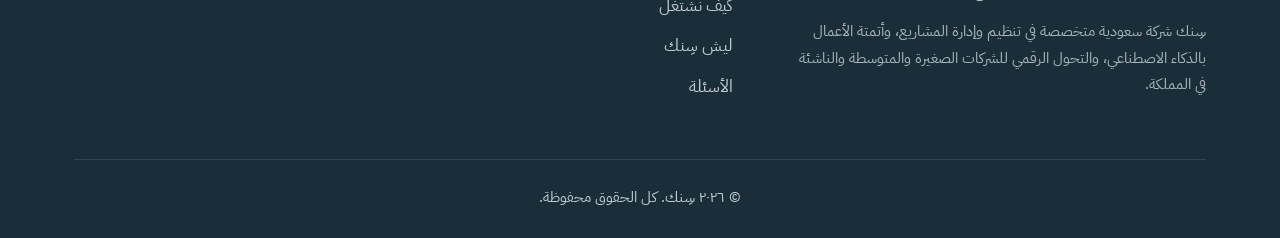
==== commit 2d9816e8: "Performance: load Google Fonts stylesheet without blocking first paint Co-Authored-By: Claude Opus 5" ====
--- a/index.html
+++ b/index.html
@@ -57,8 +57,10 @@
   <link rel="preconnect" href="https://fonts.googleapis.com">
   <link rel="preconnect" href="https://fonts.gstatic.com" crossorigin>
   <link rel="preconnect" href="https://images.unsplash.com" crossorigin>
-  <link rel="stylesheet" href="https://fonts.googleapis.com/css2?family=IBM+Plex+Sans+Arabic:wght@400;500;700&display=swap">
-  <link rel="stylesheet" href="css/style.css?v=4">
+  <link rel="preload" as="style" href="https://fonts.googleapis.com/css2?family=IBM+Plex+Sans+Arabic:wght@400;500;700&display=swap">
+  <link rel="stylesheet" href="https://fonts.googleapis.com/css2?family=IBM+Plex+Sans+Arabic:wght@400;500;700&display=swap" media="print" onload="this.media='all'">
+  <noscript><link rel="stylesheet" href="https://fonts.googleapis.com/css2?family=IBM+Plex+Sans+Arabic:wght@400;500;700&display=swap"></noscript>
+  <link rel="stylesheet" href="css/style.css?v=5">
   <script type="application/ld+json">
   {
     "@context": "https://schema.org",
@@ -1310,6 +1312,6 @@
     <span class="wa-tip" aria-hidden="true"><svg class="ico"><use href="#i-message-circle"/></svg>كلّمنا واتساب</span>
   </a>
 
-  <script src="js/main.js?v=4" defer></script>
+  <script src="js/main.js?v=5" defer></script>
 </body>
 </html>
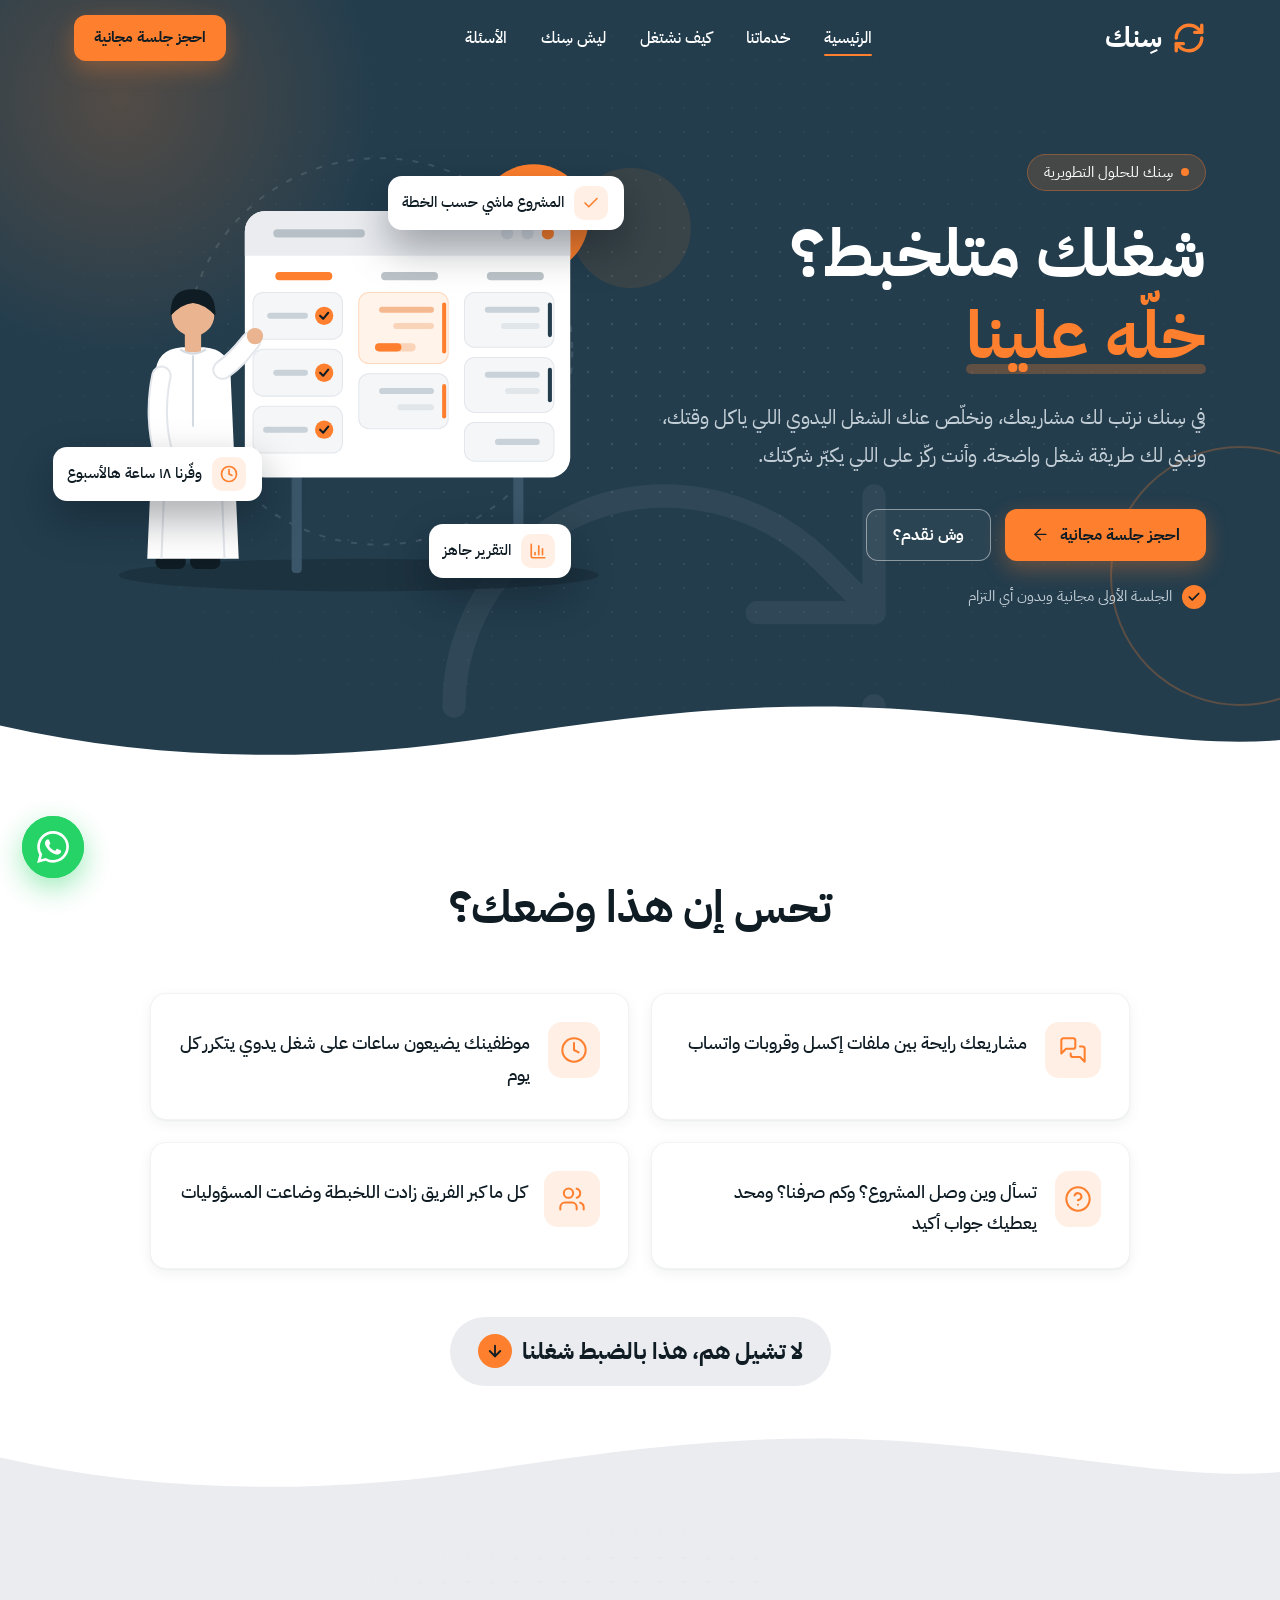
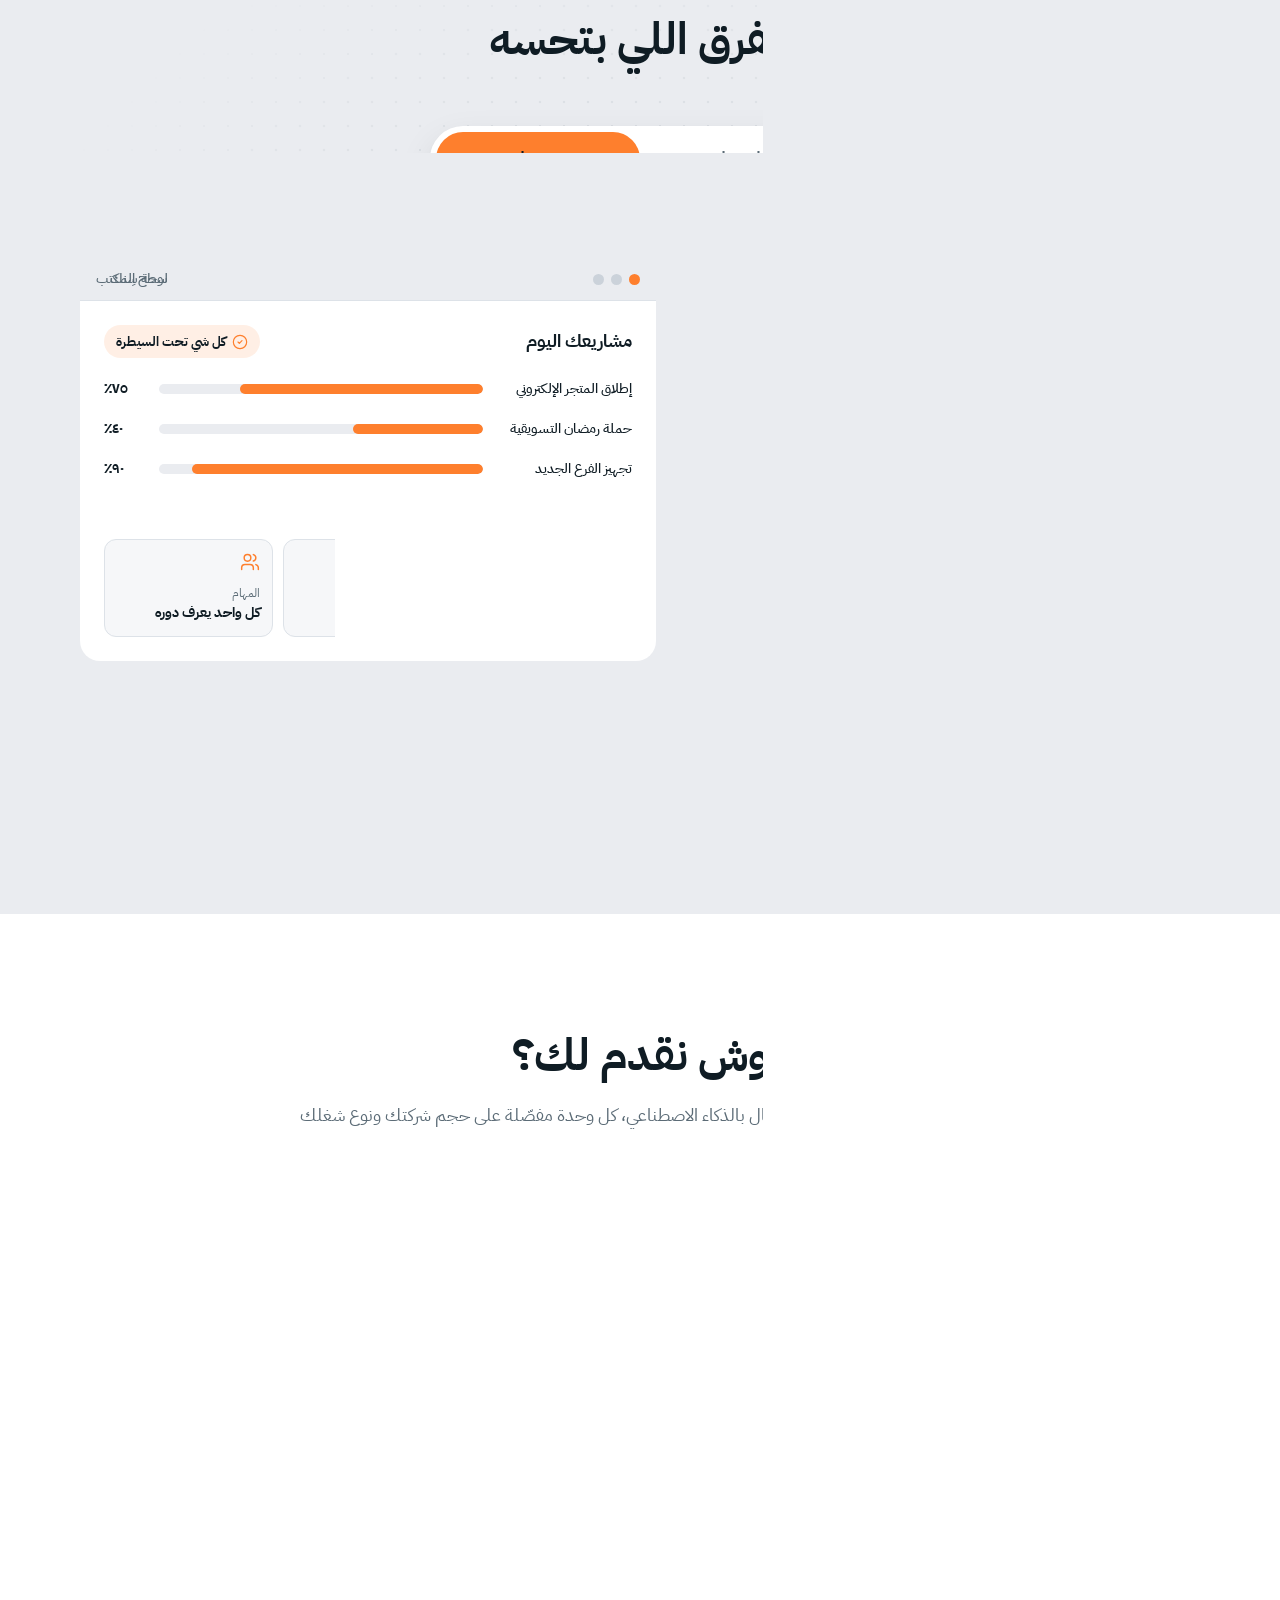
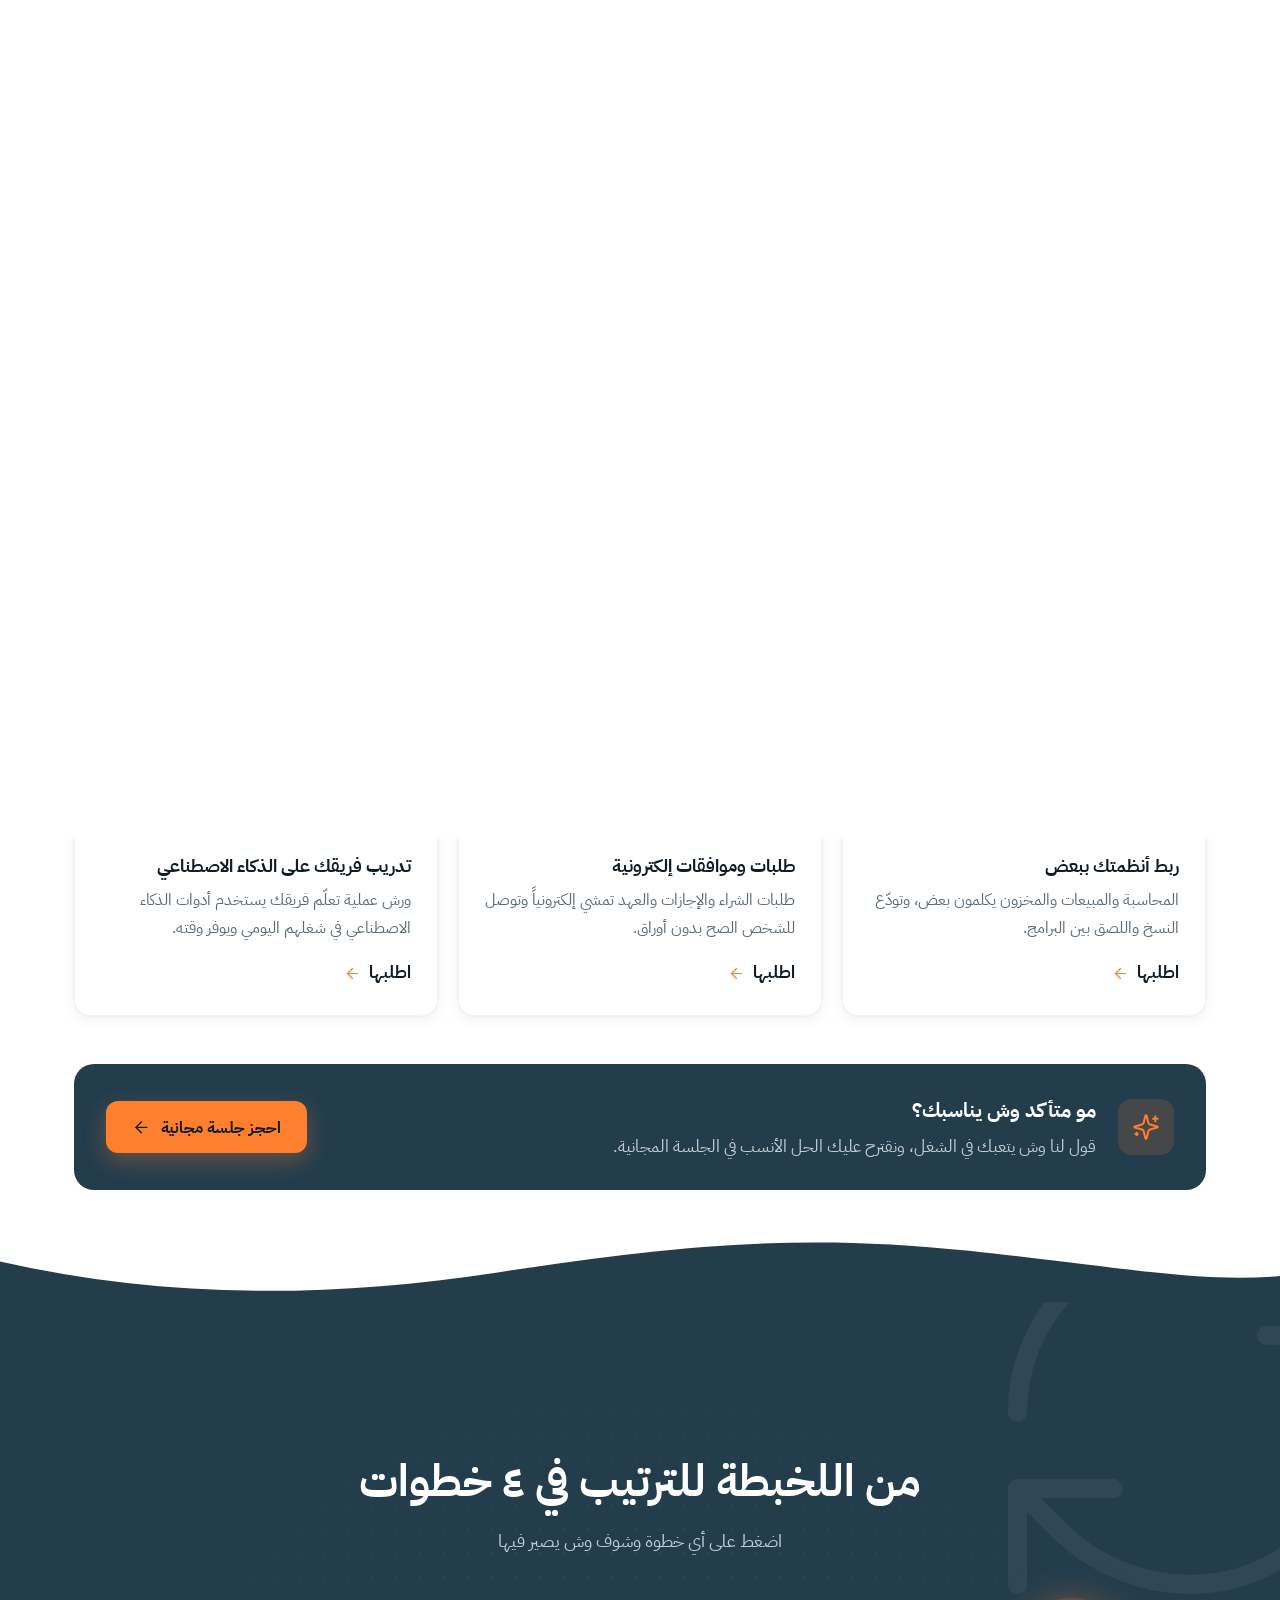
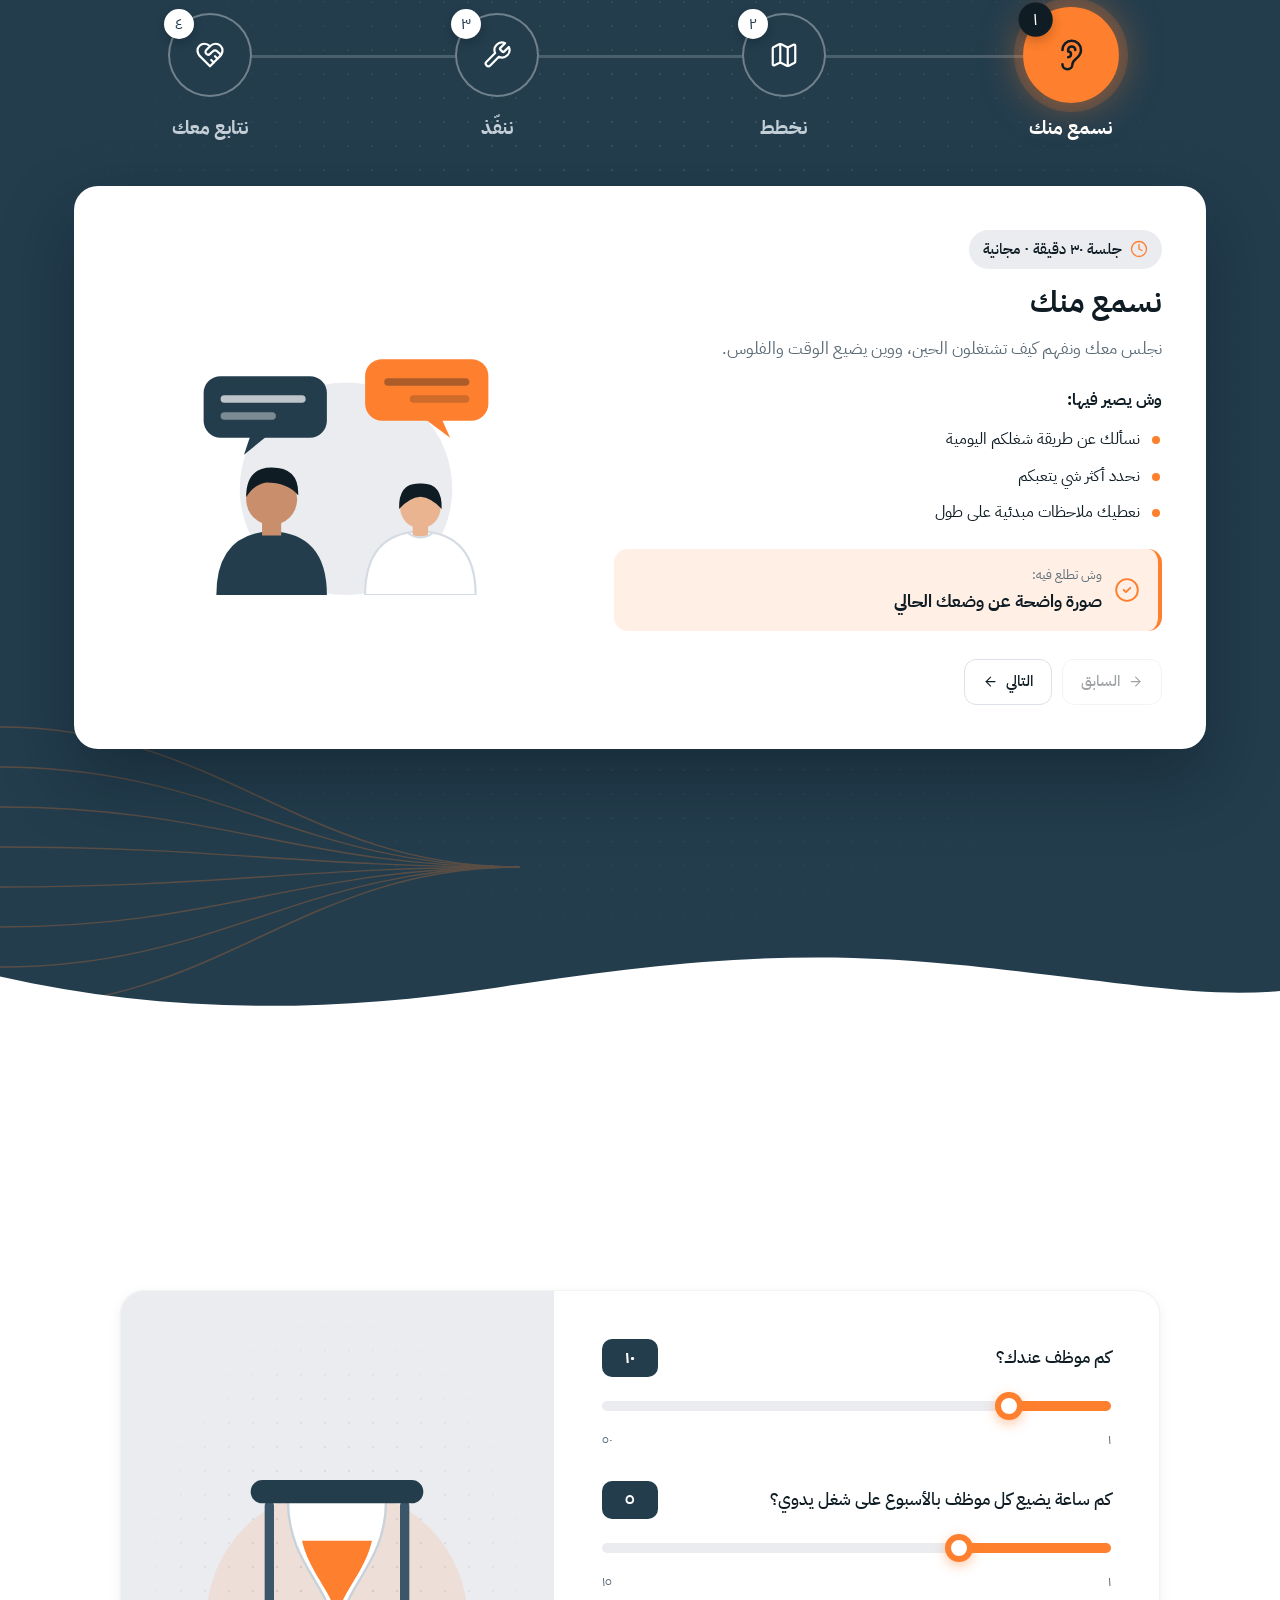
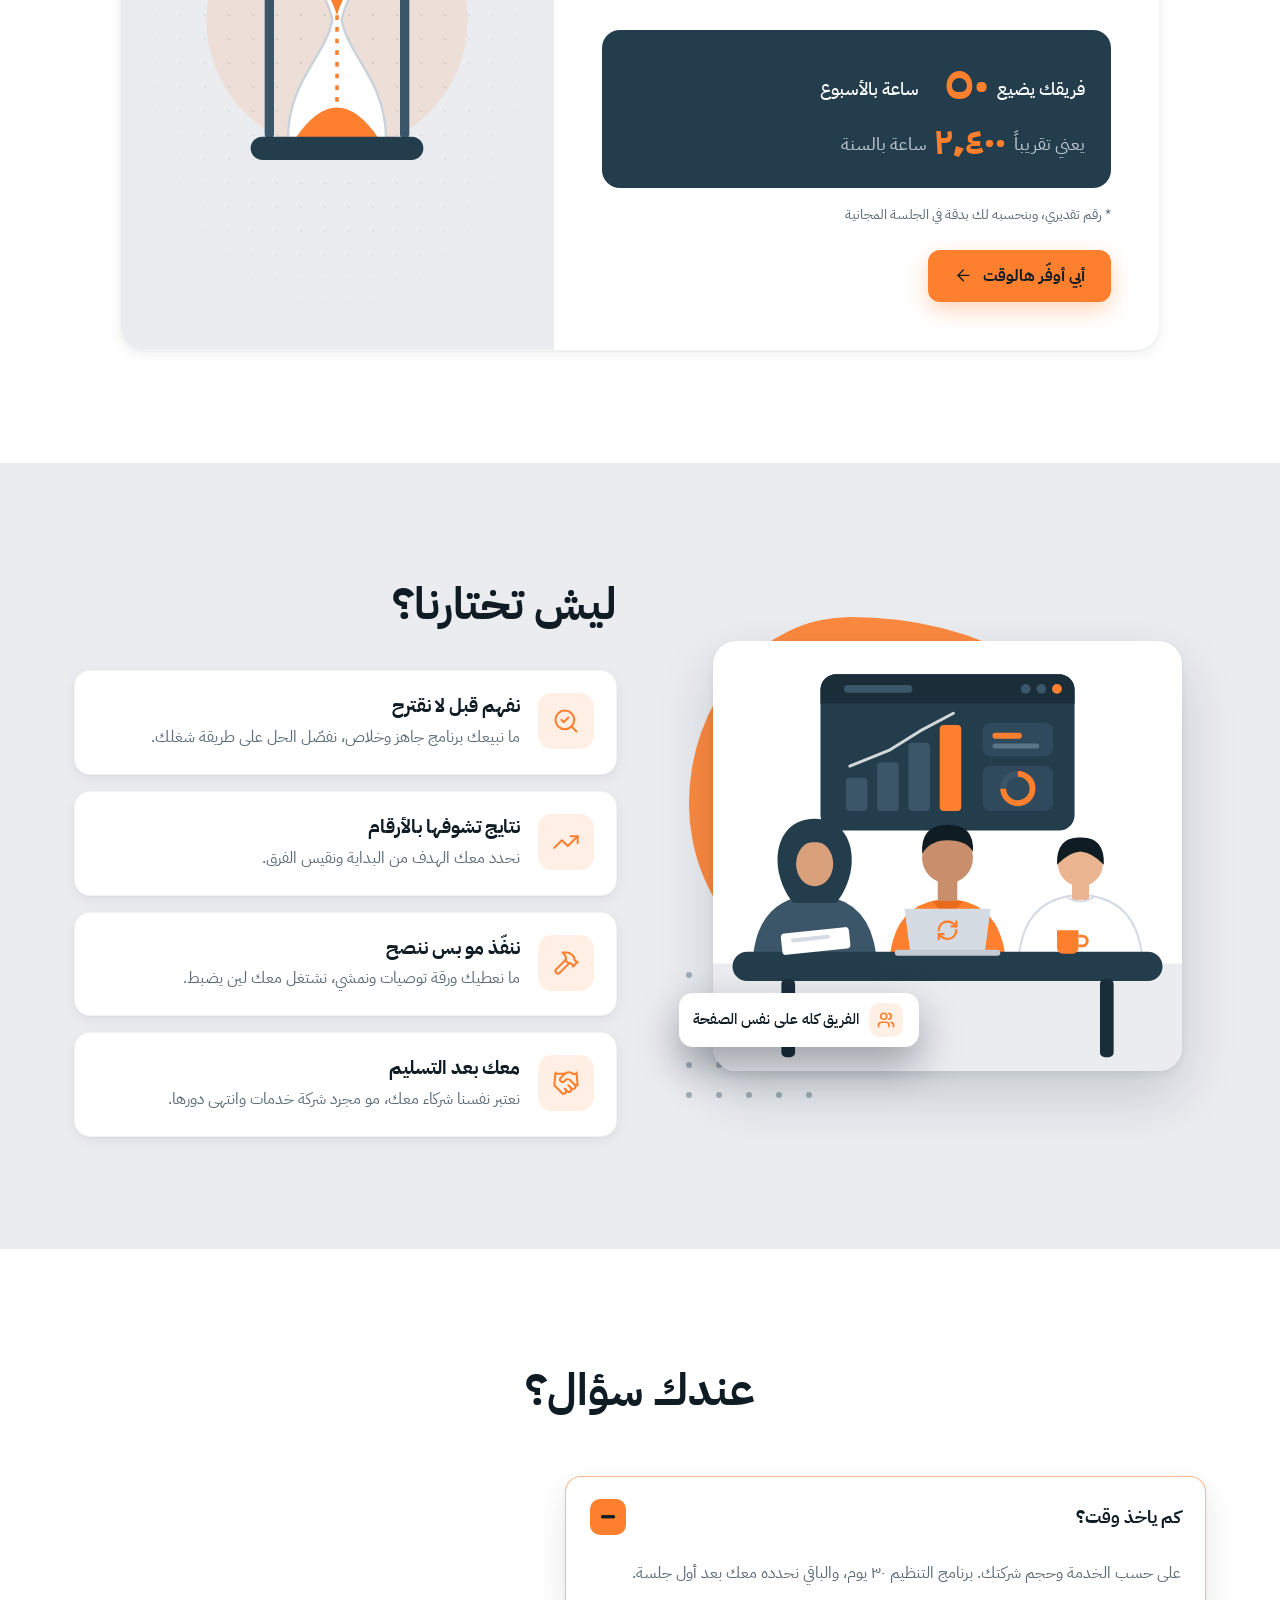
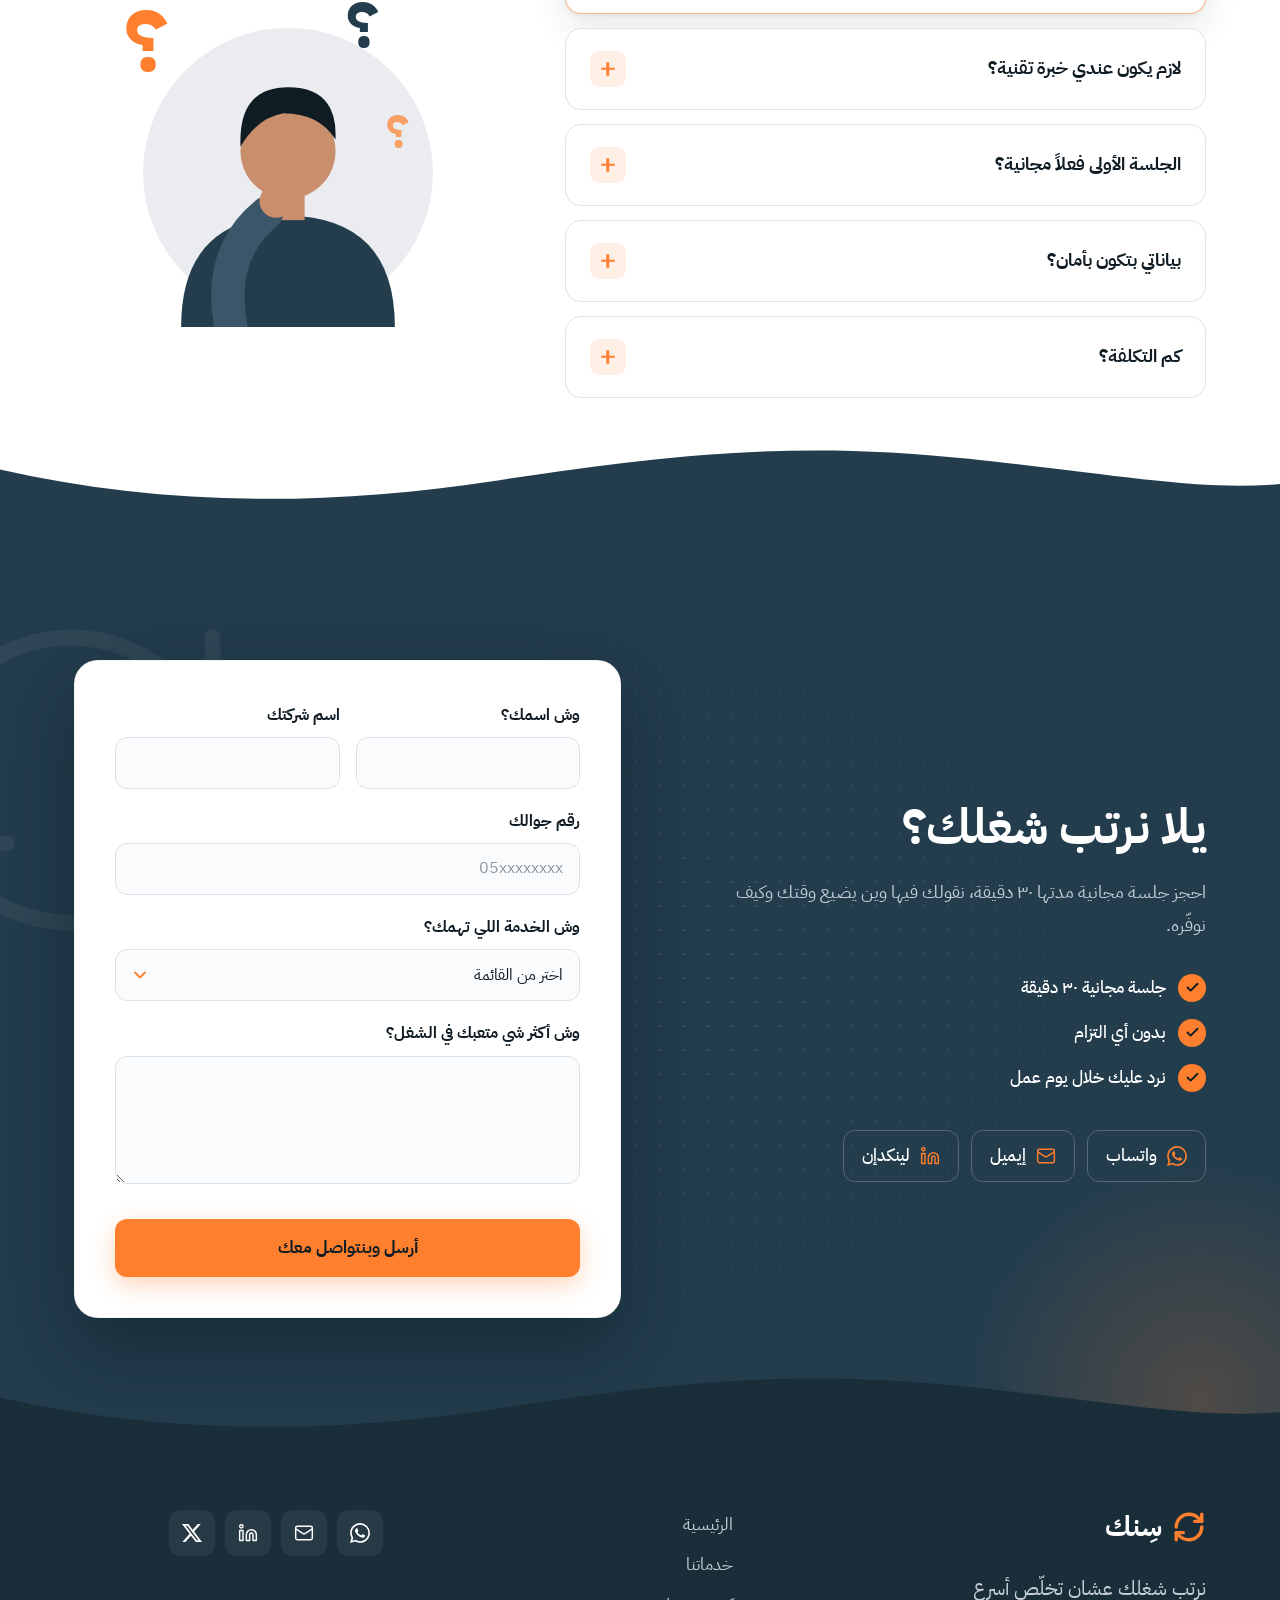
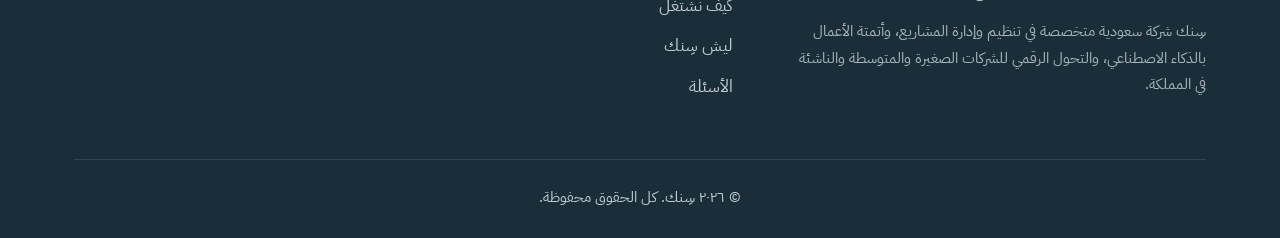
==== commit 22b09f66: "Performance: self-host IBM Plex Sans Arabic Serve the Arabic and Latin subsets (400/500/700) from /f" ====
--- a/index.html
+++ b/index.html
@@ -54,13 +54,10 @@
   <link rel="icon" href="data:image/svg+xml,%3Csvg xmlns='http://www.w3.org/2000/svg' viewBox='0 0 24 24' fill='none' stroke='%23FE7F2D' stroke-width='2.6' stroke-linecap='round' stroke-linejoin='round'%3E%3Cpath d='M3 12a9 9 0 0 1 9-9 9.75 9.75 0 0 1 6.74 2.74L21 8'/%3E%3Cpath d='M21 3v5h-5'/%3E%3Cpath d='M21 12a9 9 0 0 1-9 9 9.75 9.75 0 0 1-6.74-2.74L3 16'/%3E%3Cpath d='M8 16H3v5'/%3E%3C/svg%3E">
 
   <!-- الخط: IBM Plex Sans Arabic -->
-  <link rel="preconnect" href="https://fonts.googleapis.com">
-  <link rel="preconnect" href="https://fonts.gstatic.com" crossorigin>
+  <link rel="preload" href="fonts/plex-arabic-700-arabic.woff2" as="font" type="font/woff2" crossorigin>
+  <link rel="preload" href="fonts/plex-arabic-400-arabic.woff2" as="font" type="font/woff2" crossorigin>
   <link rel="preconnect" href="https://images.unsplash.com" crossorigin>
-  <link rel="preload" as="style" href="https://fonts.googleapis.com/css2?family=IBM+Plex+Sans+Arabic:wght@400;500;700&display=swap">
-  <link rel="stylesheet" href="https://fonts.googleapis.com/css2?family=IBM+Plex+Sans+Arabic:wght@400;500;700&display=swap" media="print" onload="this.media='all'">
-  <noscript><link rel="stylesheet" href="https://fonts.googleapis.com/css2?family=IBM+Plex+Sans+Arabic:wght@400;500;700&display=swap"></noscript>
-  <link rel="stylesheet" href="css/style.css?v=5">
+  <link rel="stylesheet" href="css/style.css?v=6">
   <script type="application/ld+json">
   {
     "@context": "https://schema.org",
@@ -1312,6 +1309,6 @@
     <span class="wa-tip" aria-hidden="true"><svg class="ico"><use href="#i-message-circle"/></svg>كلّمنا واتساب</span>
   </a>
 
-  <script src="js/main.js?v=5" defer></script>
+  <script src="js/main.js?v=6" defer></script>
 </body>
 </html>
--- a/css/style.css
+++ b/css/style.css
@@ -1,6 +1,56 @@
 /* ==========================================================
    سِنك للحلول التطويرية — Landing Page
    ========================================================== */
+
+/* ---------- الخط: IBM Plex Sans Arabic (مستضاف محلياً لسرعة التحميل، رخصة OFL) ---------- */
+@font-face {
+  font-family: "IBM Plex Sans Arabic";
+  font-style: normal;
+  font-weight: 400;
+  font-display: swap;
+  src: url("../fonts/plex-arabic-400-arabic.woff2") format("woff2");
+  unicode-range: U+0600-06FF, U+0750-077F, U+0870-0891, U+0897-08E1, U+08E3-08FF, U+200C-200E, U+2010-2011, U+204F, U+2E41, U+FB50-FDFF, U+FE70-FE74, U+FE76-FEFC, U+102E0-102FB, U+10E60-10E7E, U+10EC2-10EC7, U+10EC9-10EEE, U+10EF0-10EFF, U+1EE00-1EE03, U+1EE05-1EE1F, U+1EE21-1EE22, U+1EE24, U+1EE27, U+1EE29-1EE32, U+1EE34-1EE37, U+1EE39, U+1EE3B, U+1EE42, U+1EE47, U+1EE49, U+1EE4B, U+1EE4D-1EE4F, U+1EE51-1EE52, U+1EE54, U+1EE57, U+1EE59, U+1EE5B, U+1EE5D, U+1EE5F, U+1EE61-1EE62, U+1EE64, U+1EE67-1EE6A, U+1EE6C-1EE72, U+1EE74-1EE77, U+1EE79-1EE7C, U+1EE7E, U+1EE80-1EE89, U+1EE8B-1EE9B, U+1EEA1-1EEA3, U+1EEA5-1EEA9, U+1EEAB-1EEBB, U+1EEF0-1EEF1;
+}
+@font-face {
+  font-family: "IBM Plex Sans Arabic";
+  font-style: normal;
+  font-weight: 400;
+  font-display: swap;
+  src: url("../fonts/plex-arabic-400-latin.woff2") format("woff2");
+  unicode-range: U+0000-00FF, U+0131, U+0152-0153, U+02BB-02BC, U+02C6, U+02DA, U+02DC, U+0304, U+0308, U+0329, U+2000-206F, U+20AC, U+2122, U+2191, U+2193, U+2212, U+2215, U+FEFF, U+FFFD;
+}
+@font-face {
+  font-family: "IBM Plex Sans Arabic";
+  font-style: normal;
+  font-weight: 500;
+  font-display: swap;
+  src: url("../fonts/plex-arabic-500-arabic.woff2") format("woff2");
+  unicode-range: U+0600-06FF, U+0750-077F, U+0870-0891, U+0897-08E1, U+08E3-08FF, U+200C-200E, U+2010-2011, U+204F, U+2E41, U+FB50-FDFF, U+FE70-FE74, U+FE76-FEFC, U+102E0-102FB, U+10E60-10E7E, U+10EC2-10EC7, U+10EC9-10EEE, U+10EF0-10EFF, U+1EE00-1EE03, U+1EE05-1EE1F, U+1EE21-1EE22, U+1EE24, U+1EE27, U+1EE29-1EE32, U+1EE34-1EE37, U+1EE39, U+1EE3B, U+1EE42, U+1EE47, U+1EE49, U+1EE4B, U+1EE4D-1EE4F, U+1EE51-1EE52, U+1EE54, U+1EE57, U+1EE59, U+1EE5B, U+1EE5D, U+1EE5F, U+1EE61-1EE62, U+1EE64, U+1EE67-1EE6A, U+1EE6C-1EE72, U+1EE74-1EE77, U+1EE79-1EE7C, U+1EE7E, U+1EE80-1EE89, U+1EE8B-1EE9B, U+1EEA1-1EEA3, U+1EEA5-1EEA9, U+1EEAB-1EEBB, U+1EEF0-1EEF1;
+}
+@font-face {
+  font-family: "IBM Plex Sans Arabic";
+  font-style: normal;
+  font-weight: 500;
+  font-display: swap;
+  src: url("../fonts/plex-arabic-500-latin.woff2") format("woff2");
+  unicode-range: U+0000-00FF, U+0131, U+0152-0153, U+02BB-02BC, U+02C6, U+02DA, U+02DC, U+0304, U+0308, U+0329, U+2000-206F, U+20AC, U+2122, U+2191, U+2193, U+2212, U+2215, U+FEFF, U+FFFD;
+}
+@font-face {
+  font-family: "IBM Plex Sans Arabic";
+  font-style: normal;
+  font-weight: 700;
+  font-display: swap;
+  src: url("../fonts/plex-arabic-700-arabic.woff2") format("woff2");
+  unicode-range: U+0600-06FF, U+0750-077F, U+0870-0891, U+0897-08E1, U+08E3-08FF, U+200C-200E, U+2010-2011, U+204F, U+2E41, U+FB50-FDFF, U+FE70-FE74, U+FE76-FEFC, U+102E0-102FB, U+10E60-10E7E, U+10EC2-10EC7, U+10EC9-10EEE, U+10EF0-10EFF, U+1EE00-1EE03, U+1EE05-1EE1F, U+1EE21-1EE22, U+1EE24, U+1EE27, U+1EE29-1EE32, U+1EE34-1EE37, U+1EE39, U+1EE3B, U+1EE42, U+1EE47, U+1EE49, U+1EE4B, U+1EE4D-1EE4F, U+1EE51-1EE52, U+1EE54, U+1EE57, U+1EE59, U+1EE5B, U+1EE5D, U+1EE5F, U+1EE61-1EE62, U+1EE64, U+1EE67-1EE6A, U+1EE6C-1EE72, U+1EE74-1EE77, U+1EE79-1EE7C, U+1EE7E, U+1EE80-1EE89, U+1EE8B-1EE9B, U+1EEA1-1EEA3, U+1EEA5-1EEA9, U+1EEAB-1EEBB, U+1EEF0-1EEF1;
+}
+@font-face {
+  font-family: "IBM Plex Sans Arabic";
+  font-style: normal;
+  font-weight: 700;
+  font-display: swap;
+  src: url("../fonts/plex-arabic-700-latin.woff2") format("woff2");
+  unicode-range: U+0000-00FF, U+0131, U+0152-0153, U+02BB-02BC, U+02C6, U+02DA, U+02DC, U+0304, U+0308, U+0329, U+2000-206F, U+20AC, U+2122, U+2191, U+2193, U+2212, U+2215, U+FEFF, U+FFFD;
+}
 
 /* ---------- المتغيرات ---------- */
 :root {
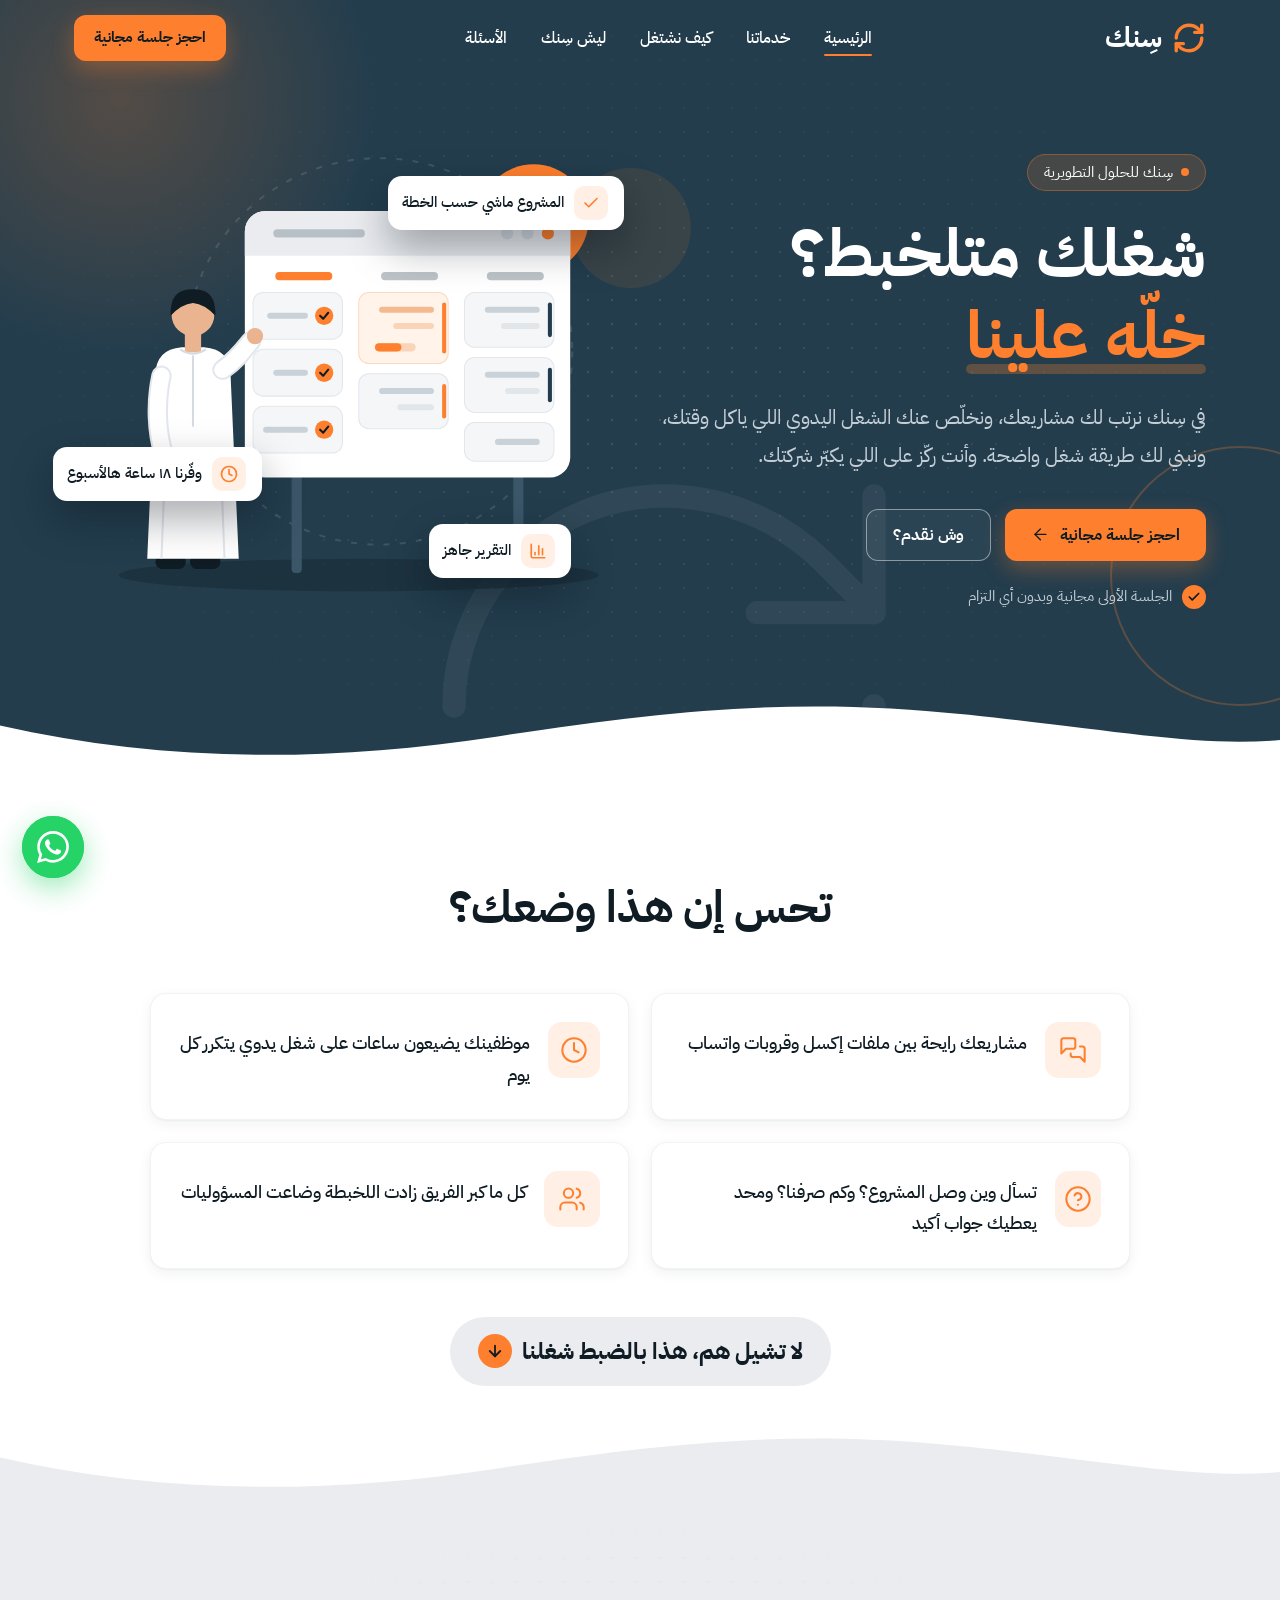
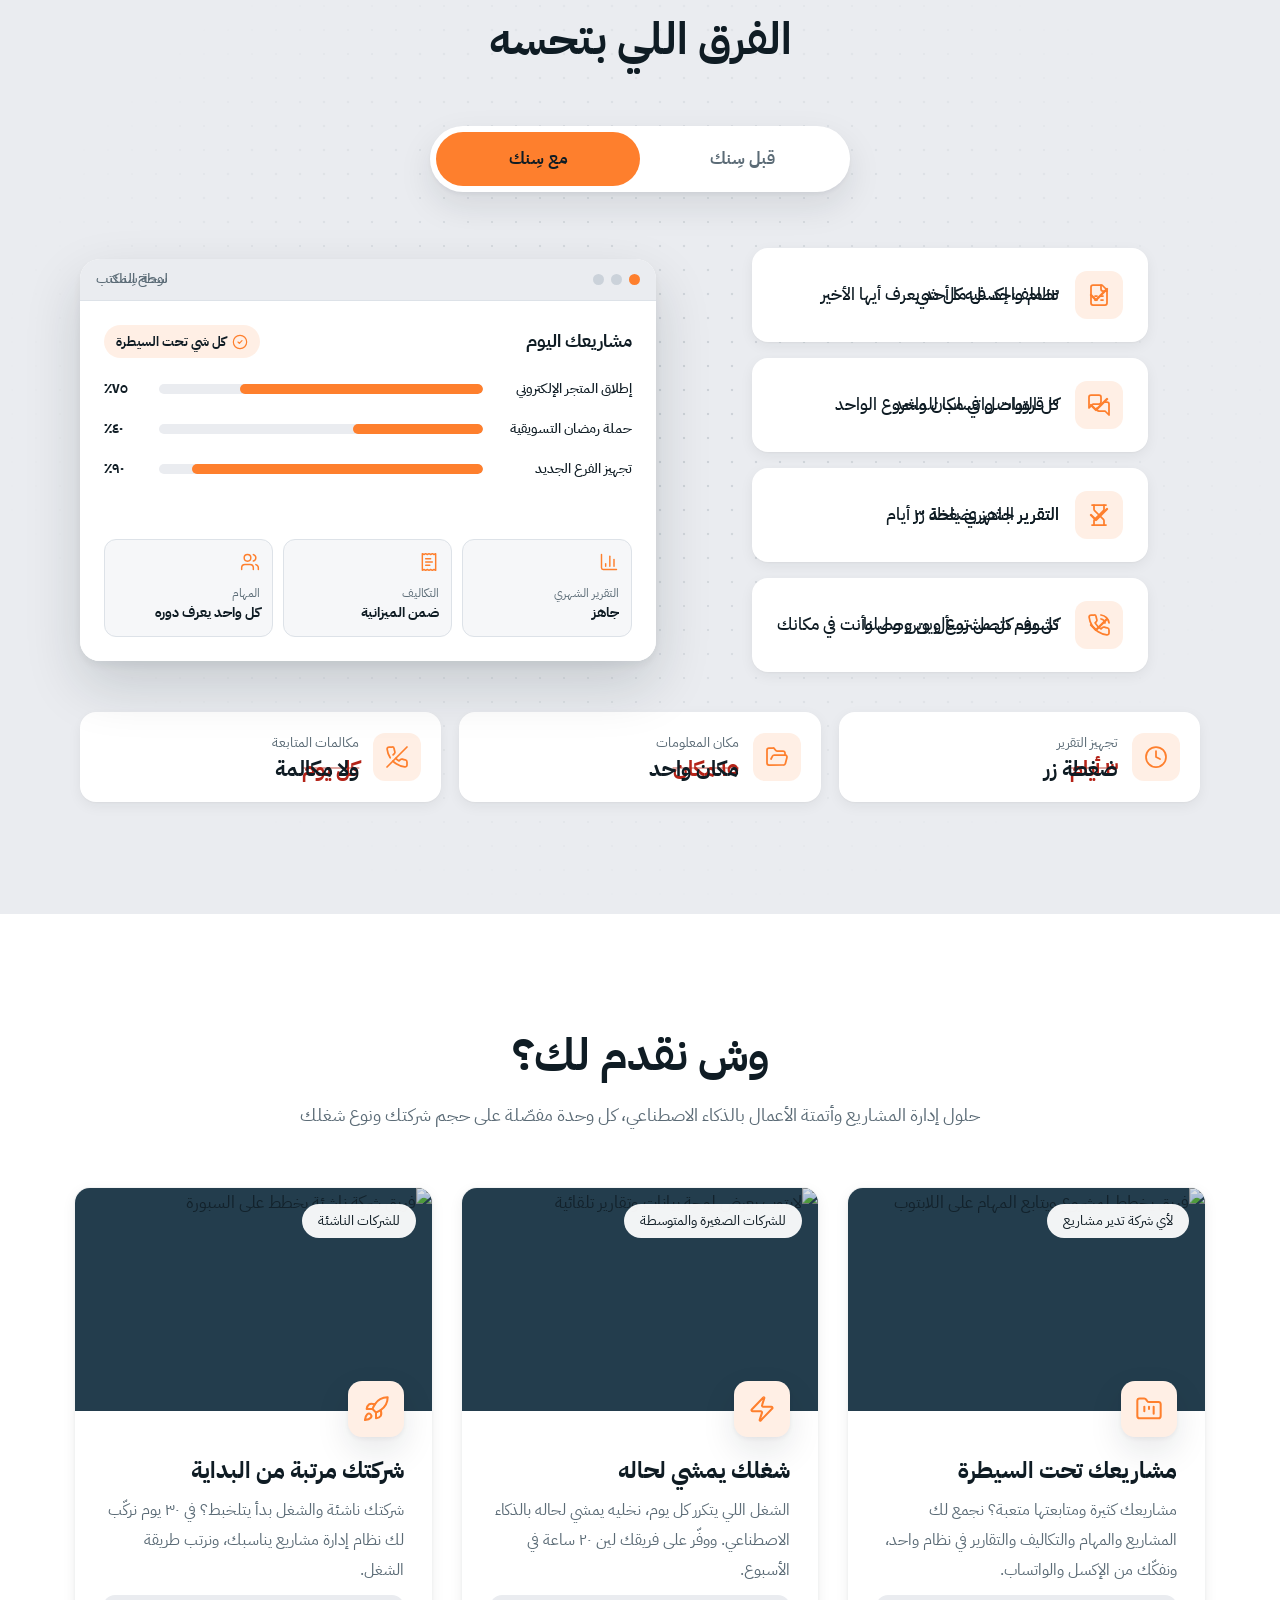
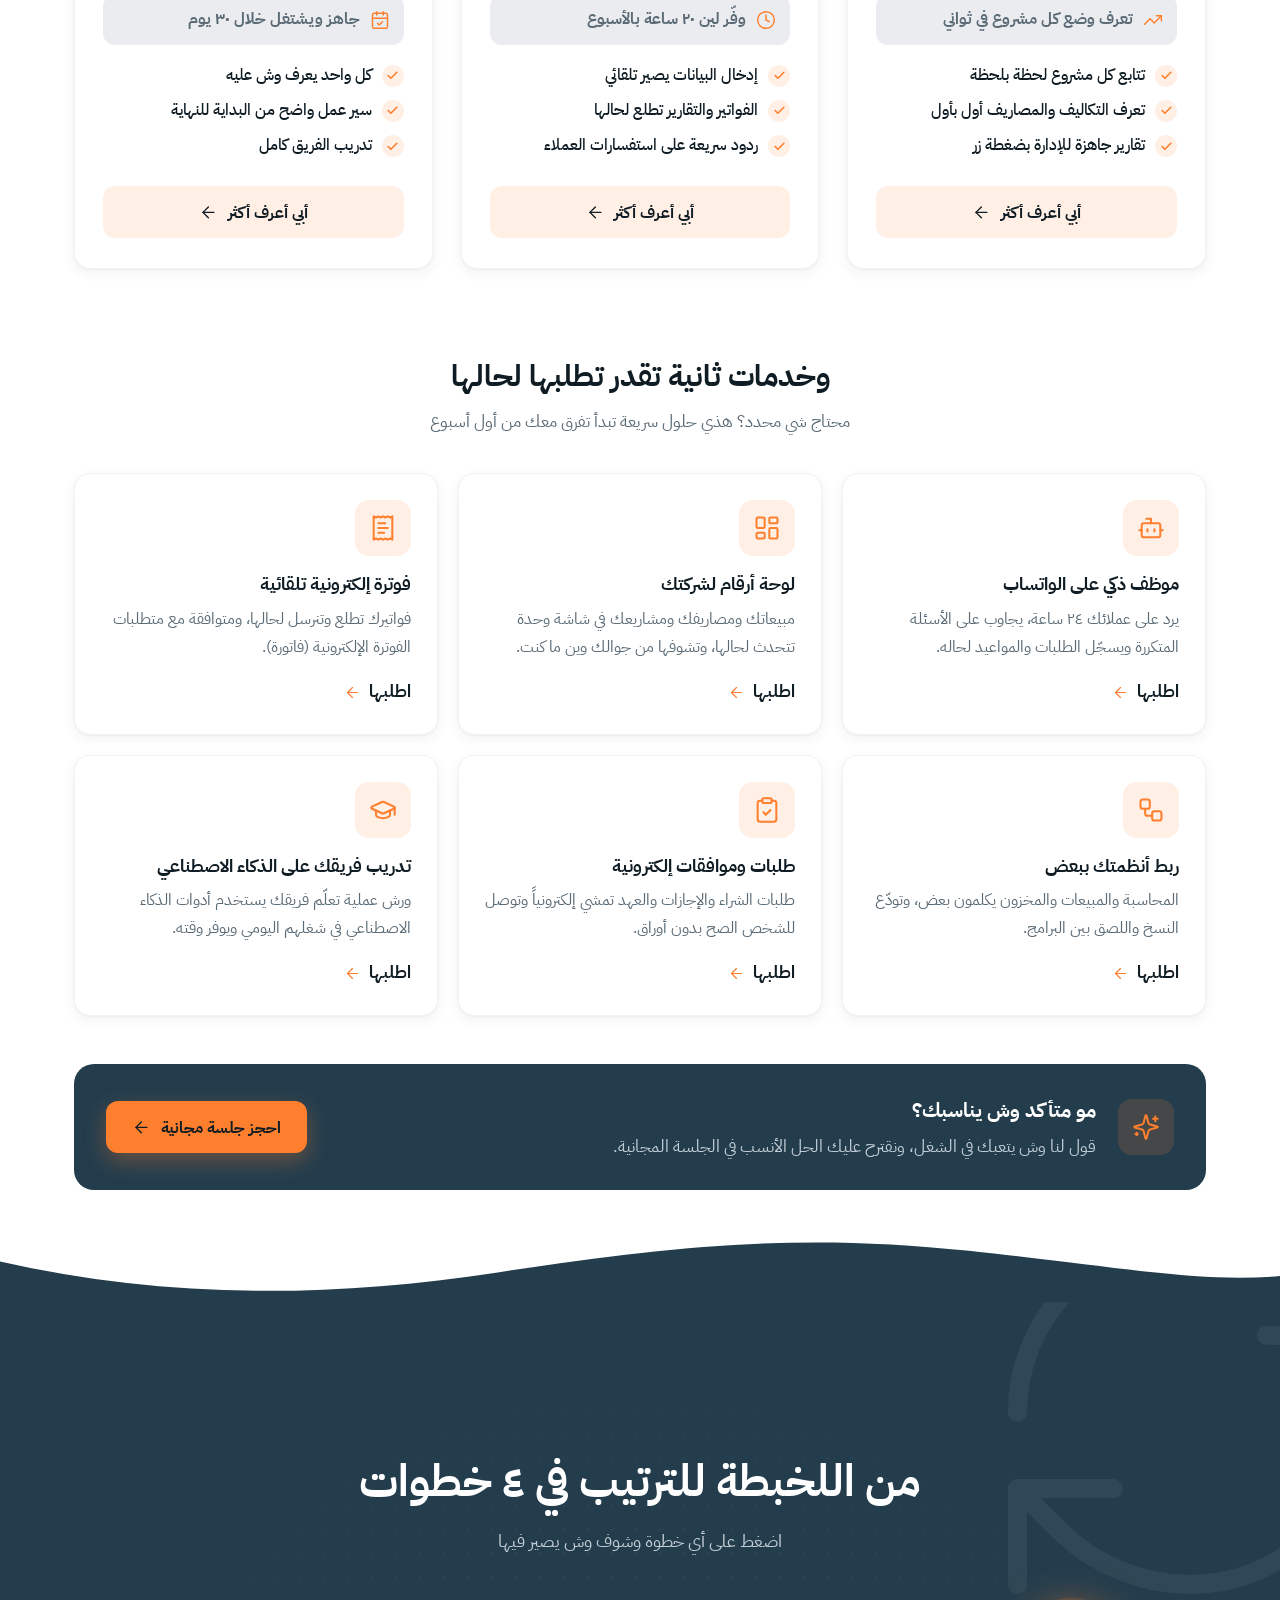
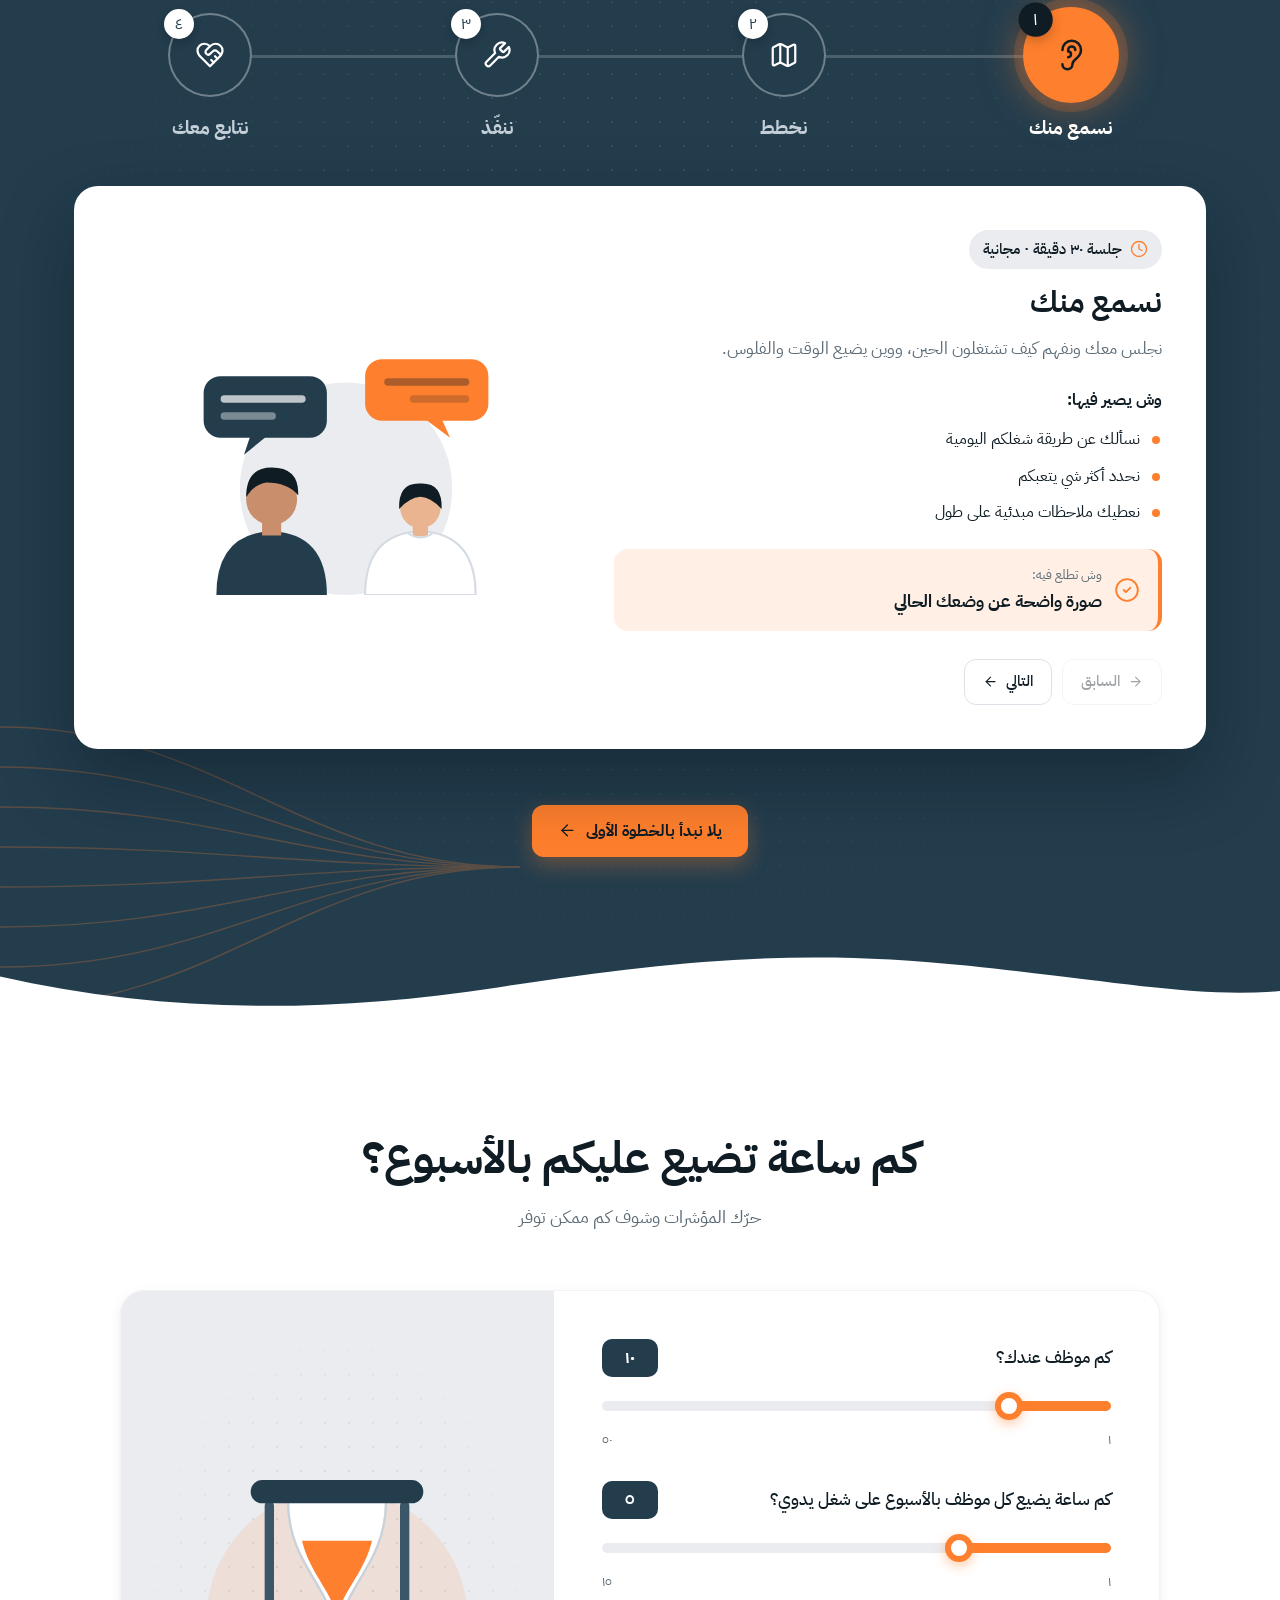
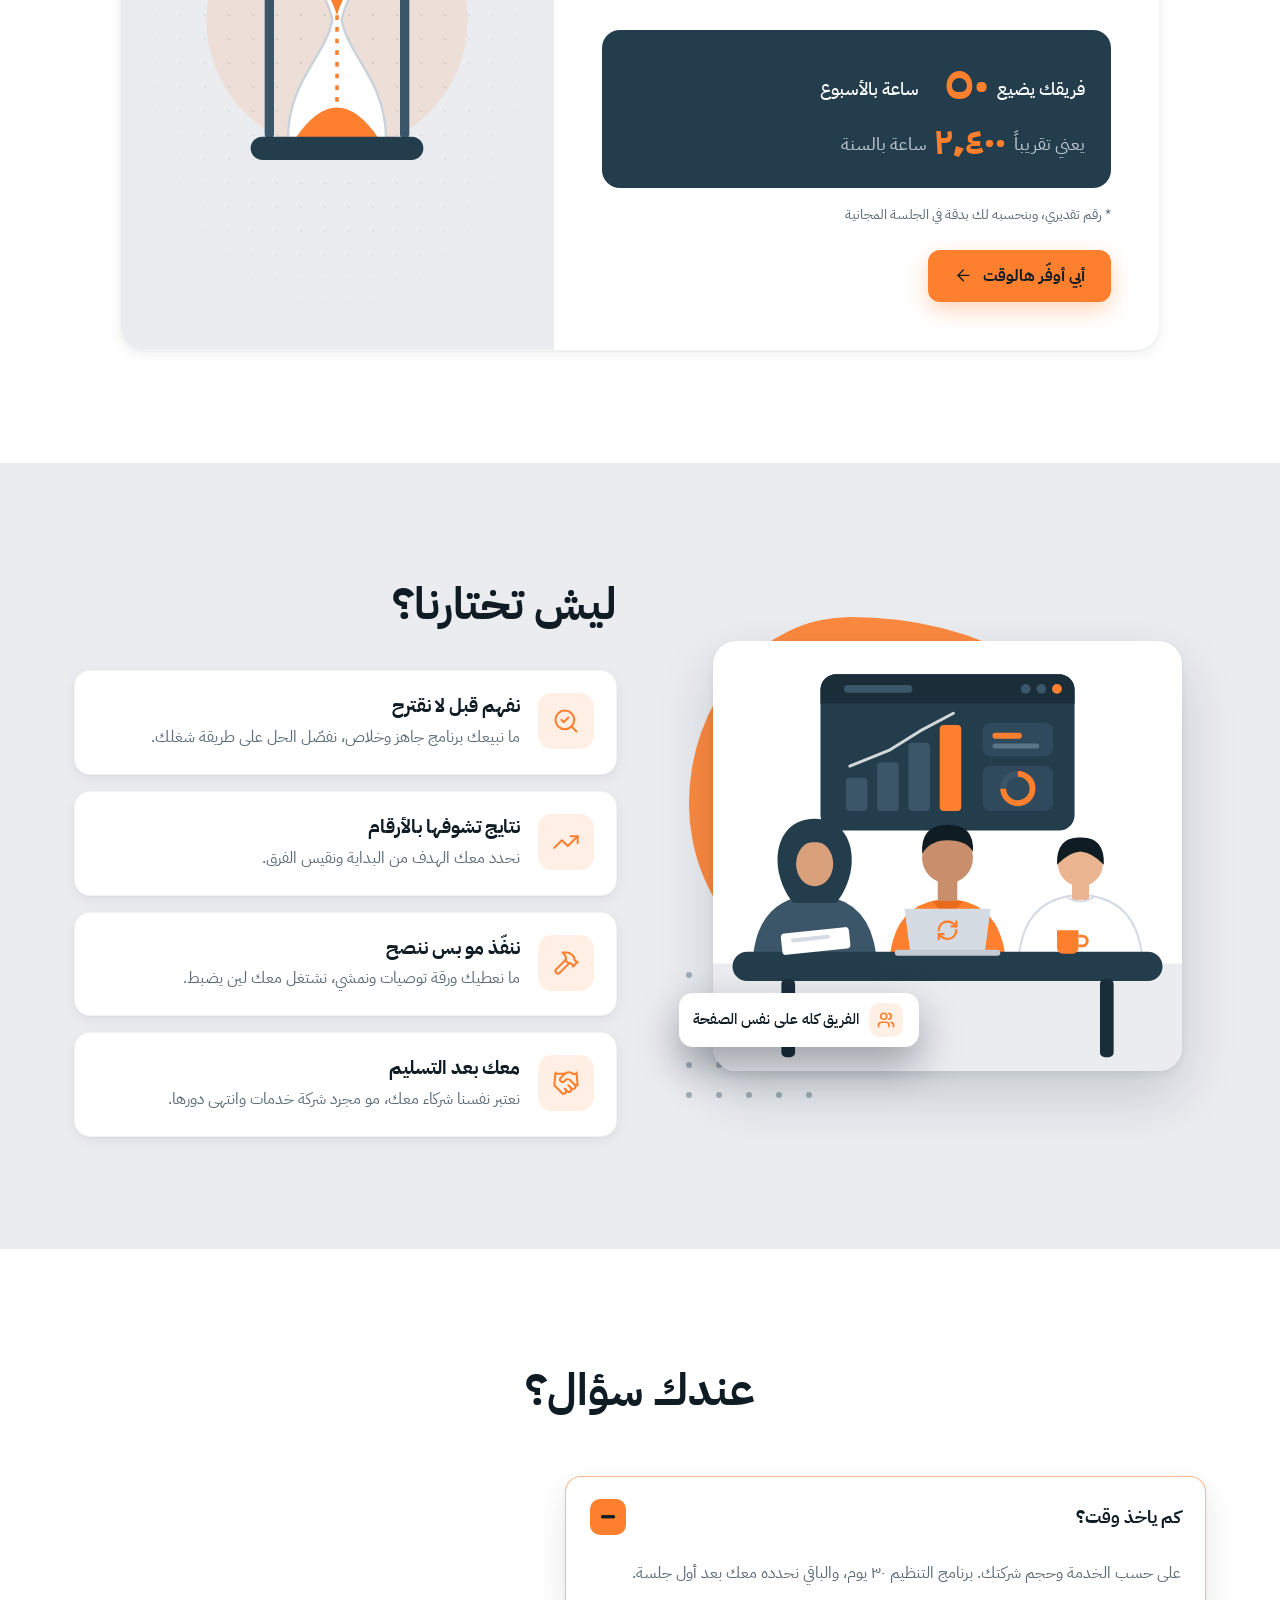
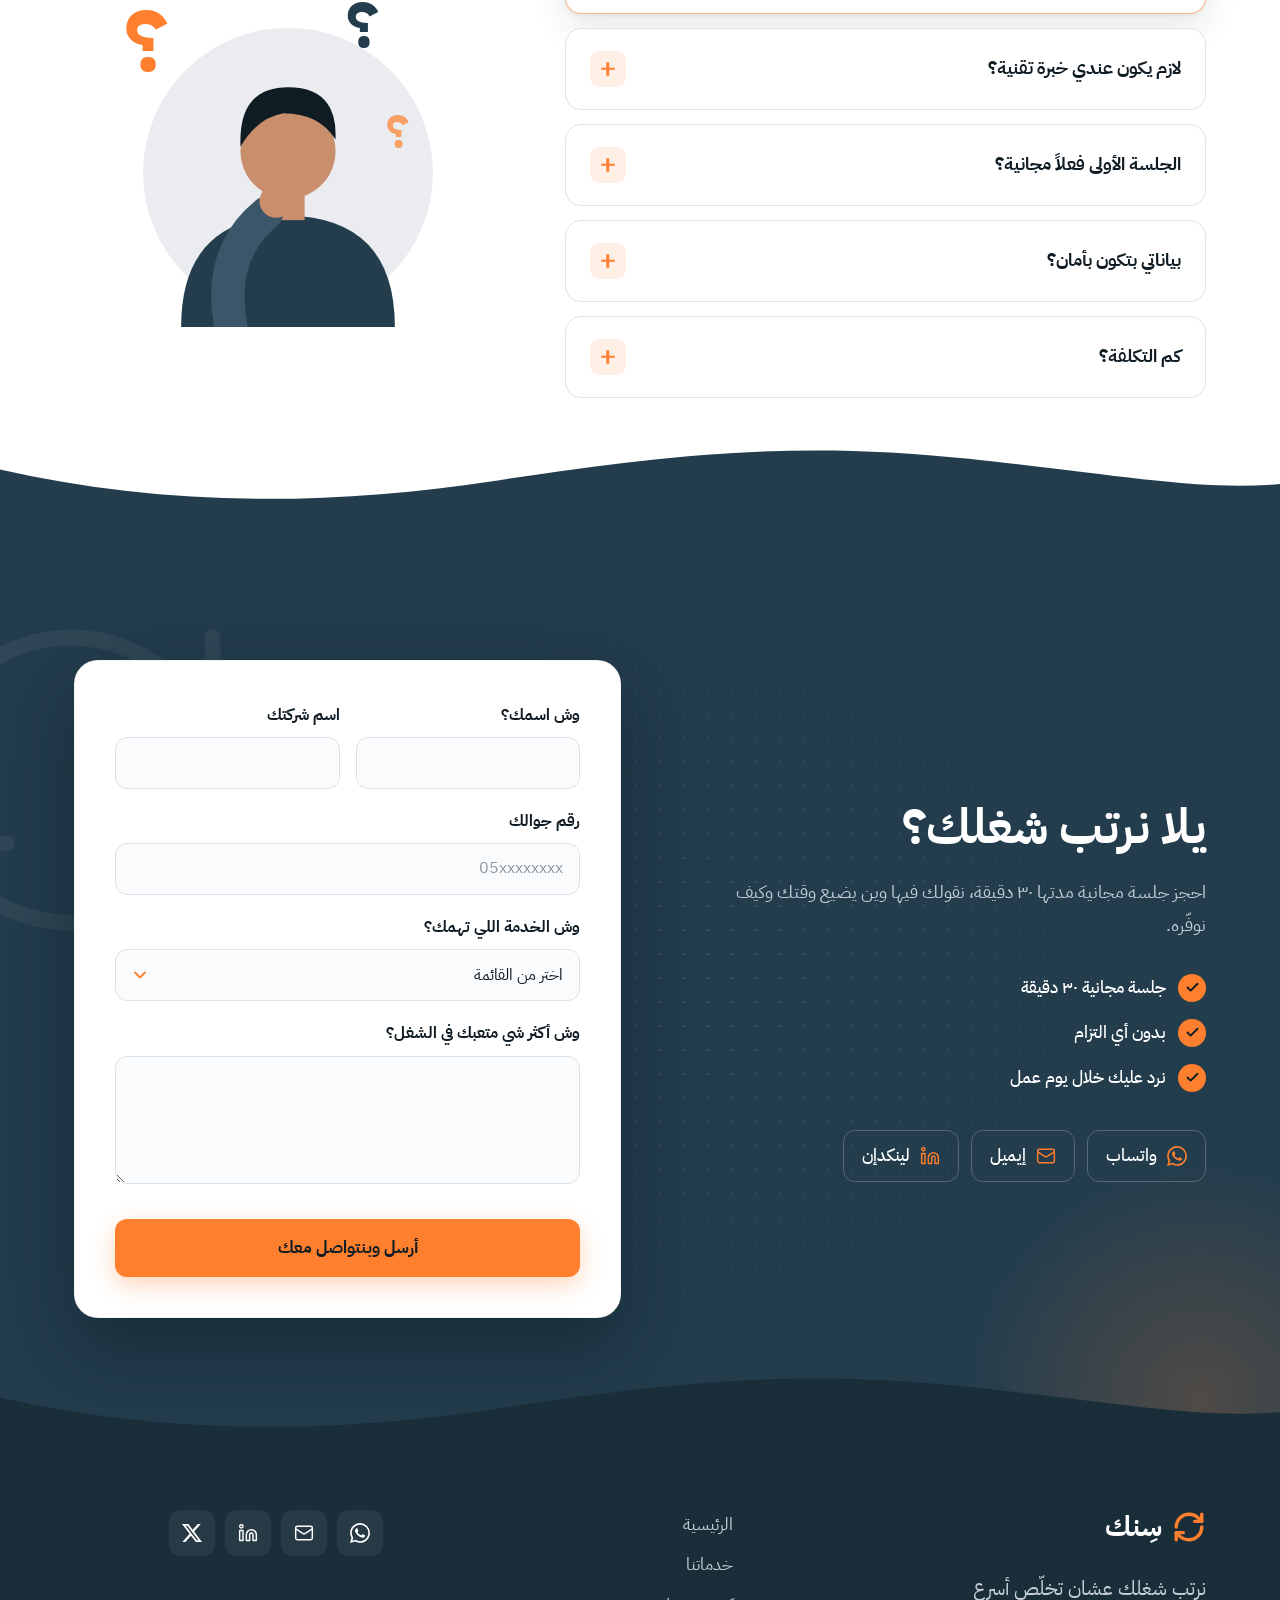
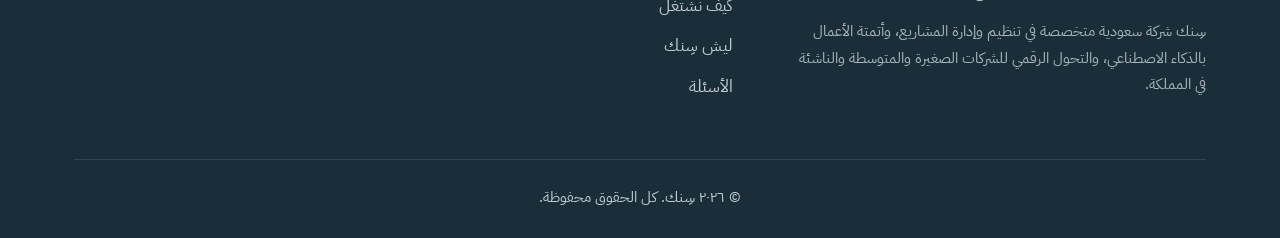
==== commit 070f35cb: "Add Google Search Console verification meta tag Co-Authored-By: Claude Opus 5.5 <noreply@anthropic.c" ====
--- a/index.html
+++ b/index.html
@@ -26,6 +26,7 @@
   <title>سِنك | إدارة المشاريع وأتمتة الأعمال بالذكاء الاصطناعي في السعودية</title>
   <meta name="description" content="سِنك تساعد الشركات في السعودية على تنظيم وإدارة المشاريع، وأتمتة الشغل اليدوي بالذكاء الاصطناعي، وبناء طريقة شغل واضحة. احجز جلستك المجانية ٣٠ دقيقة.">
   <meta name="robots" content="index, follow, max-image-preview:large, max-snippet:-1">
+  <meta name="google-site-verification" content="jcwrX7bnHJdRj533xrGxz6JfDQme2rje0x2SxpnBY3M">
   <meta name="author" content="سِنك للحلول التطويرية">
   <meta name="geo.region" content="SA">
   <meta name="theme-color" content="#233D4D">
